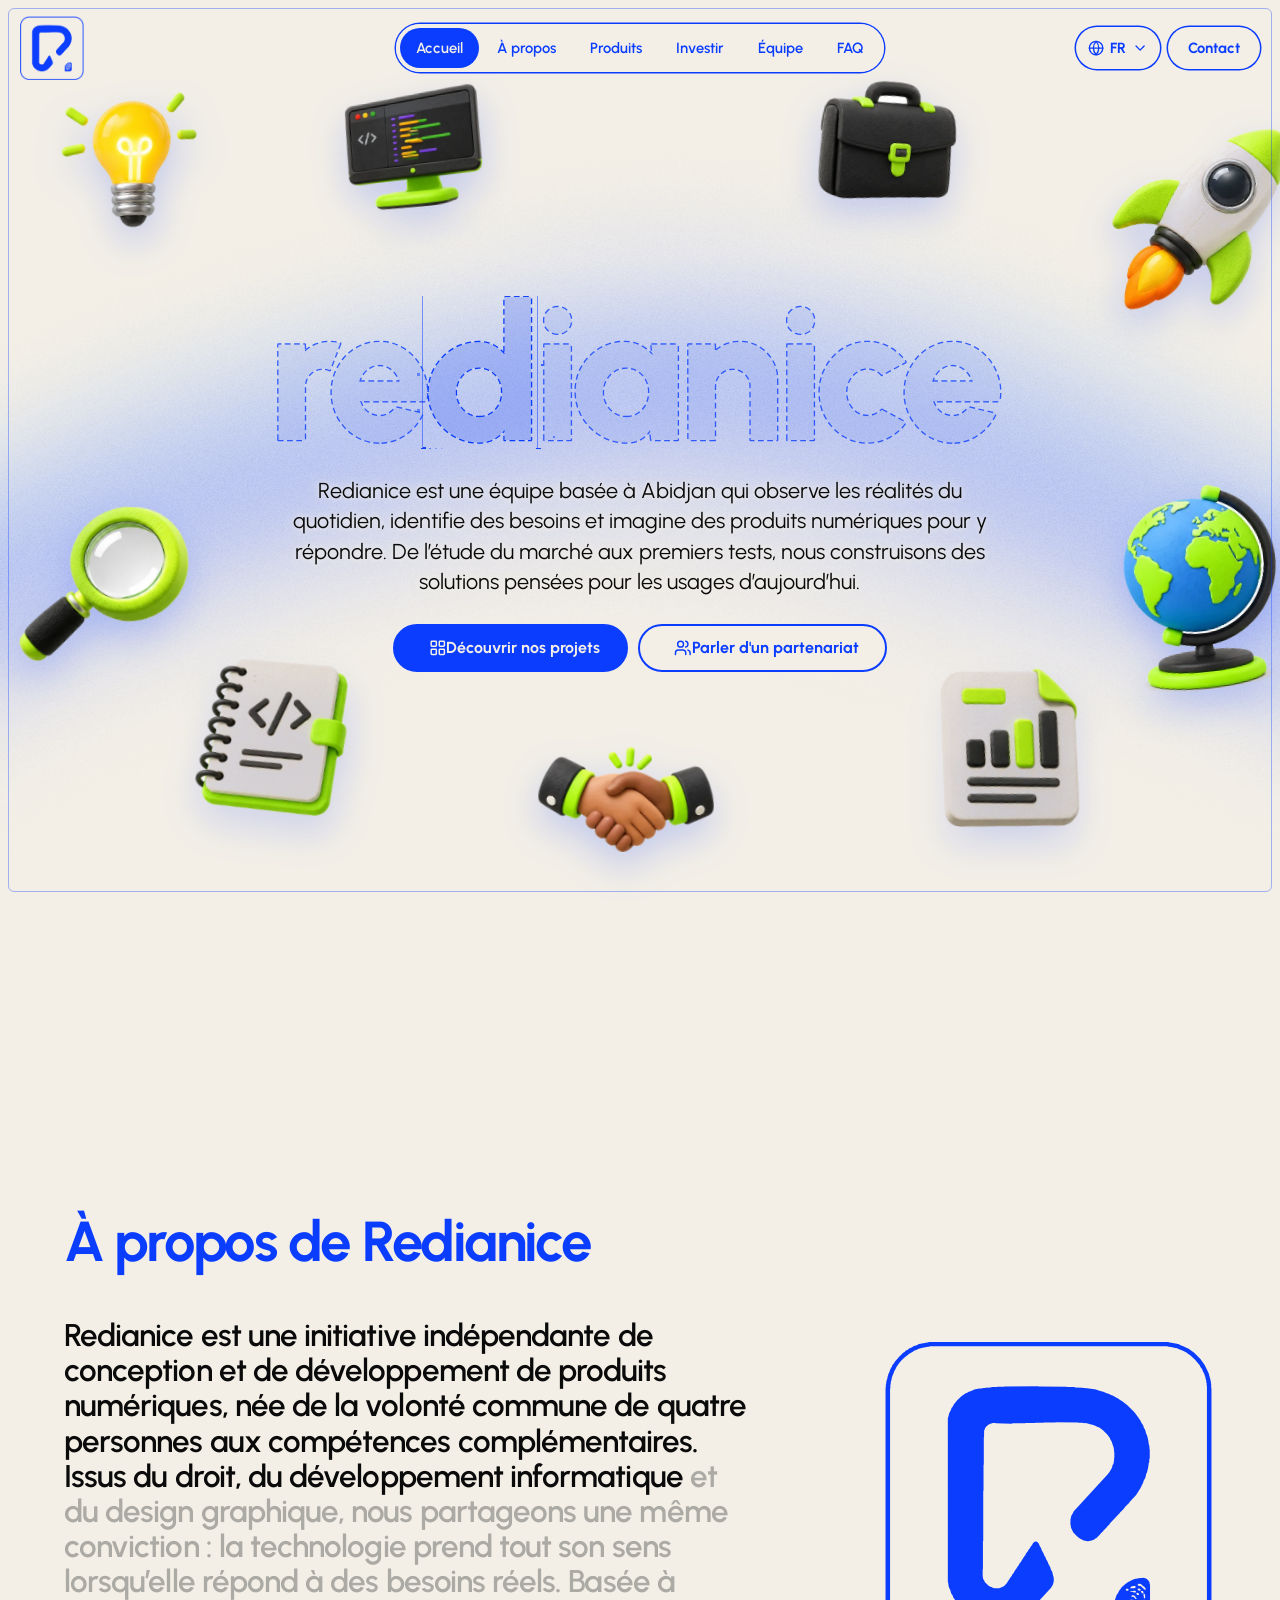
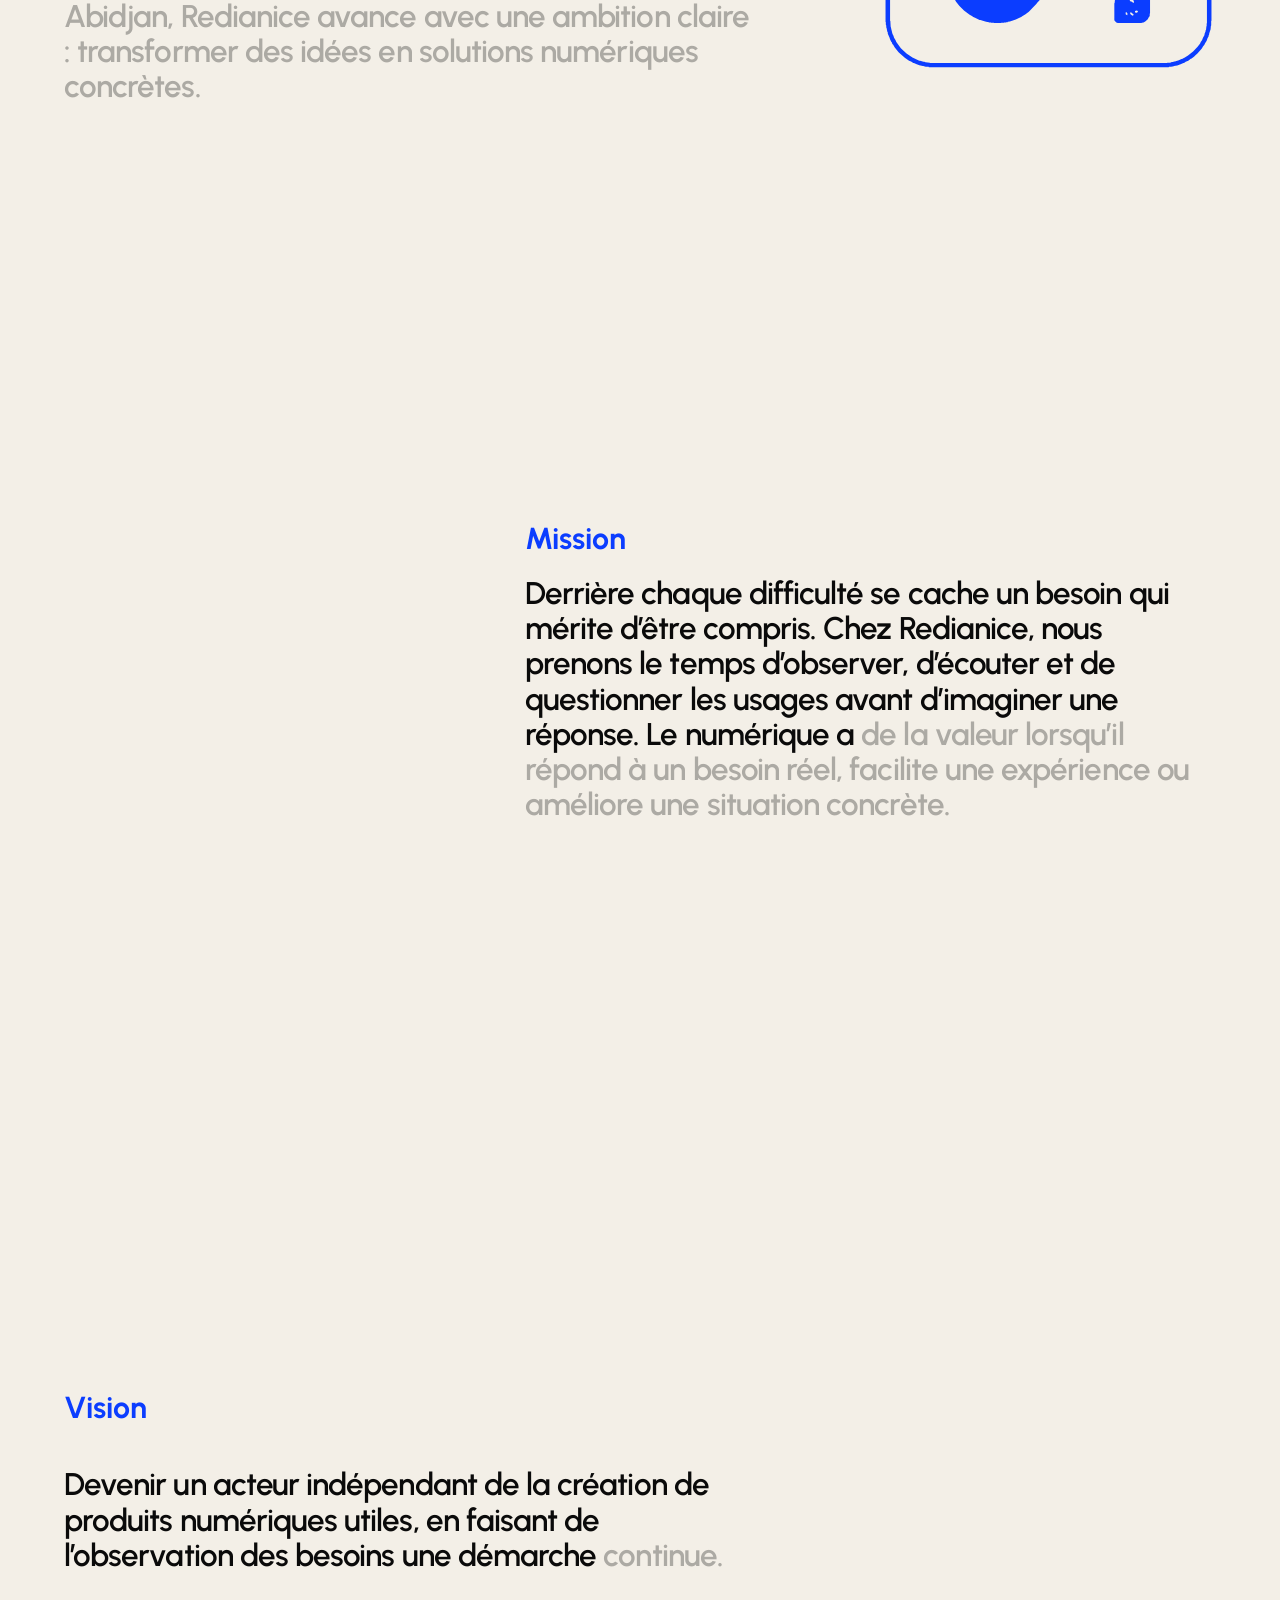
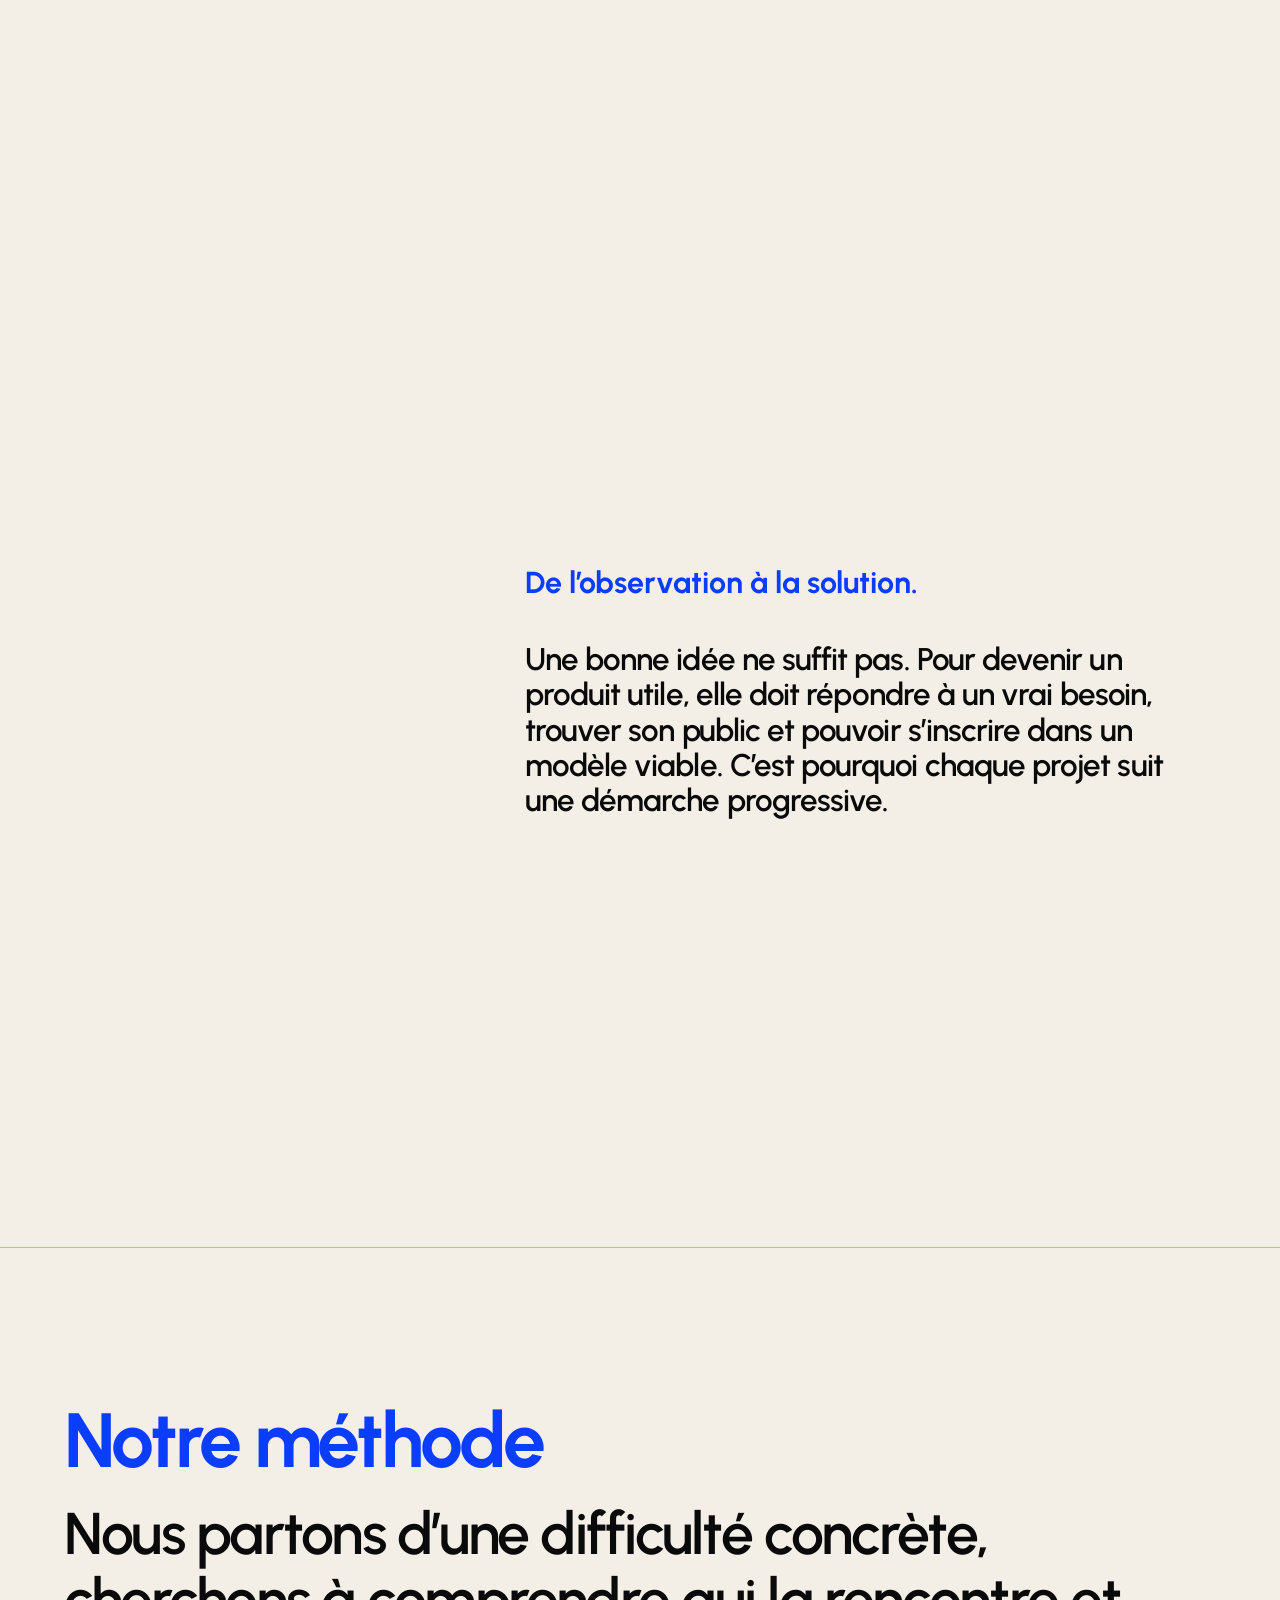
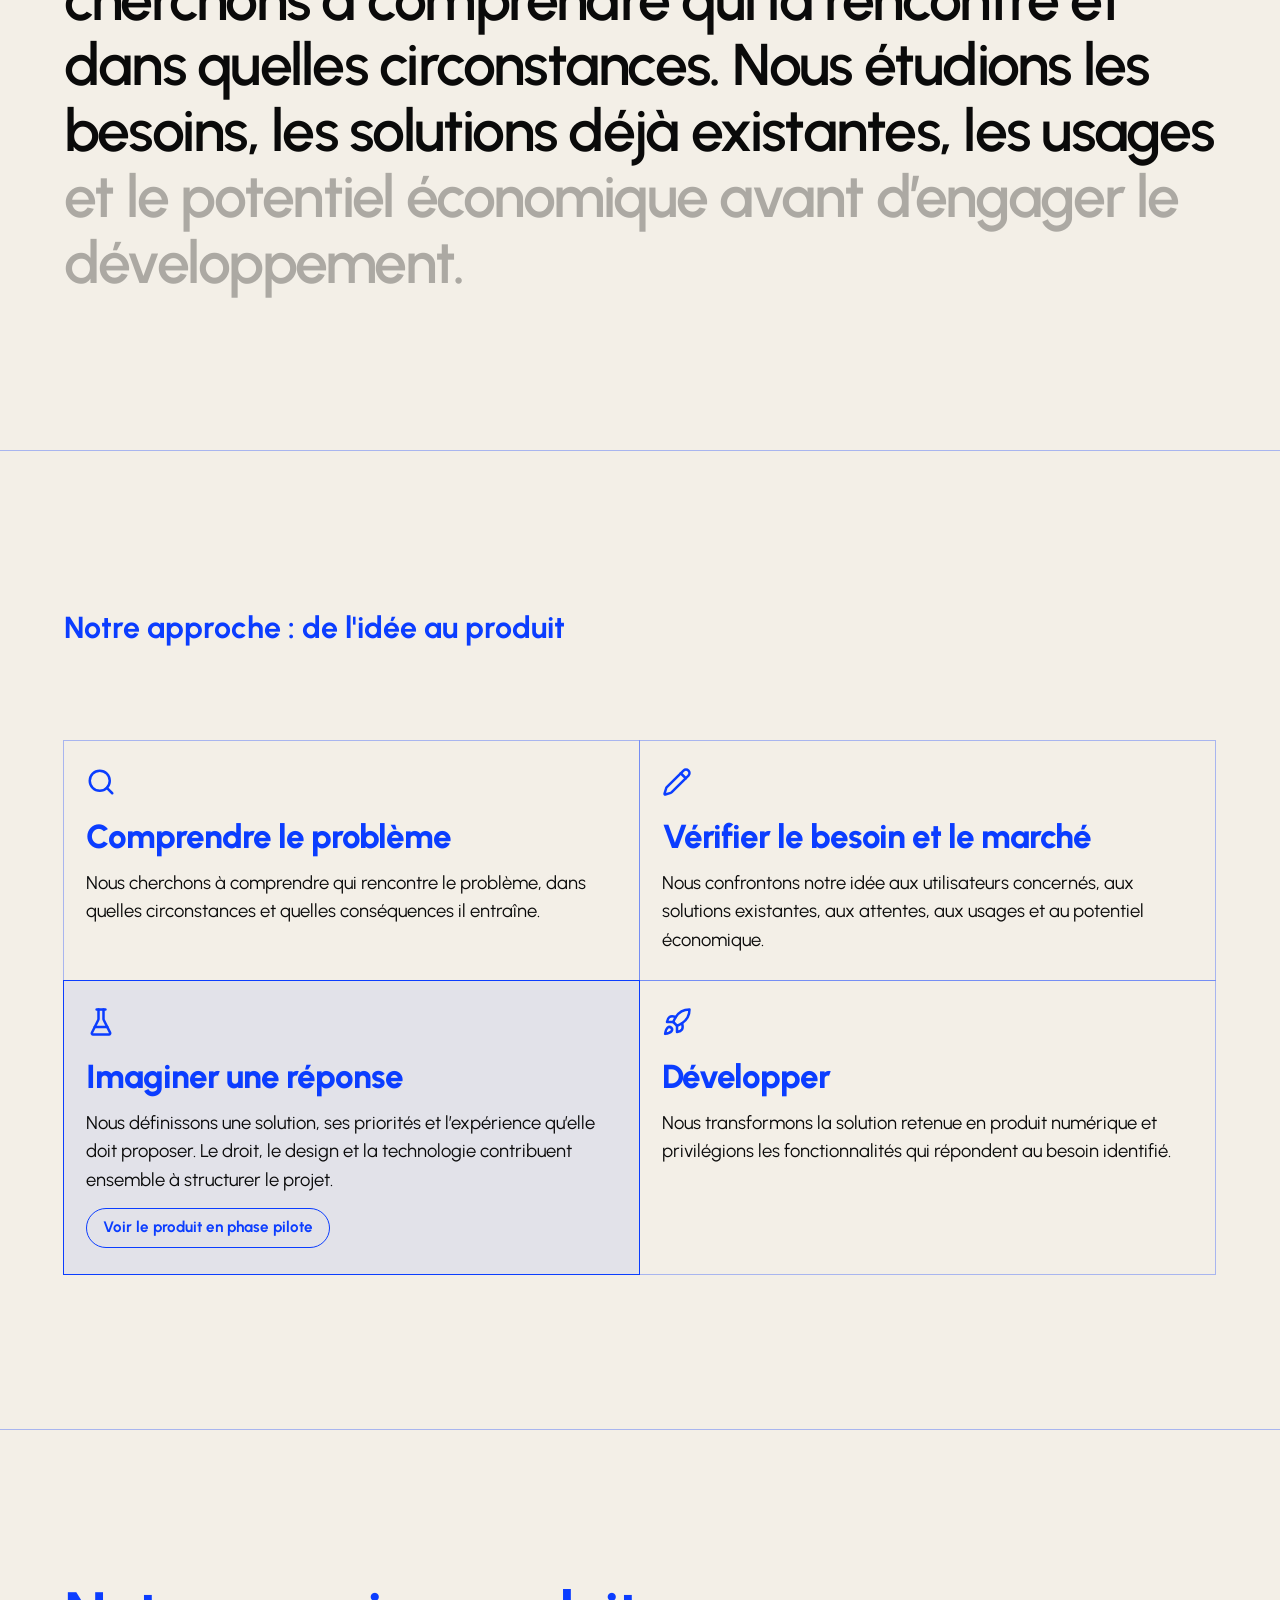
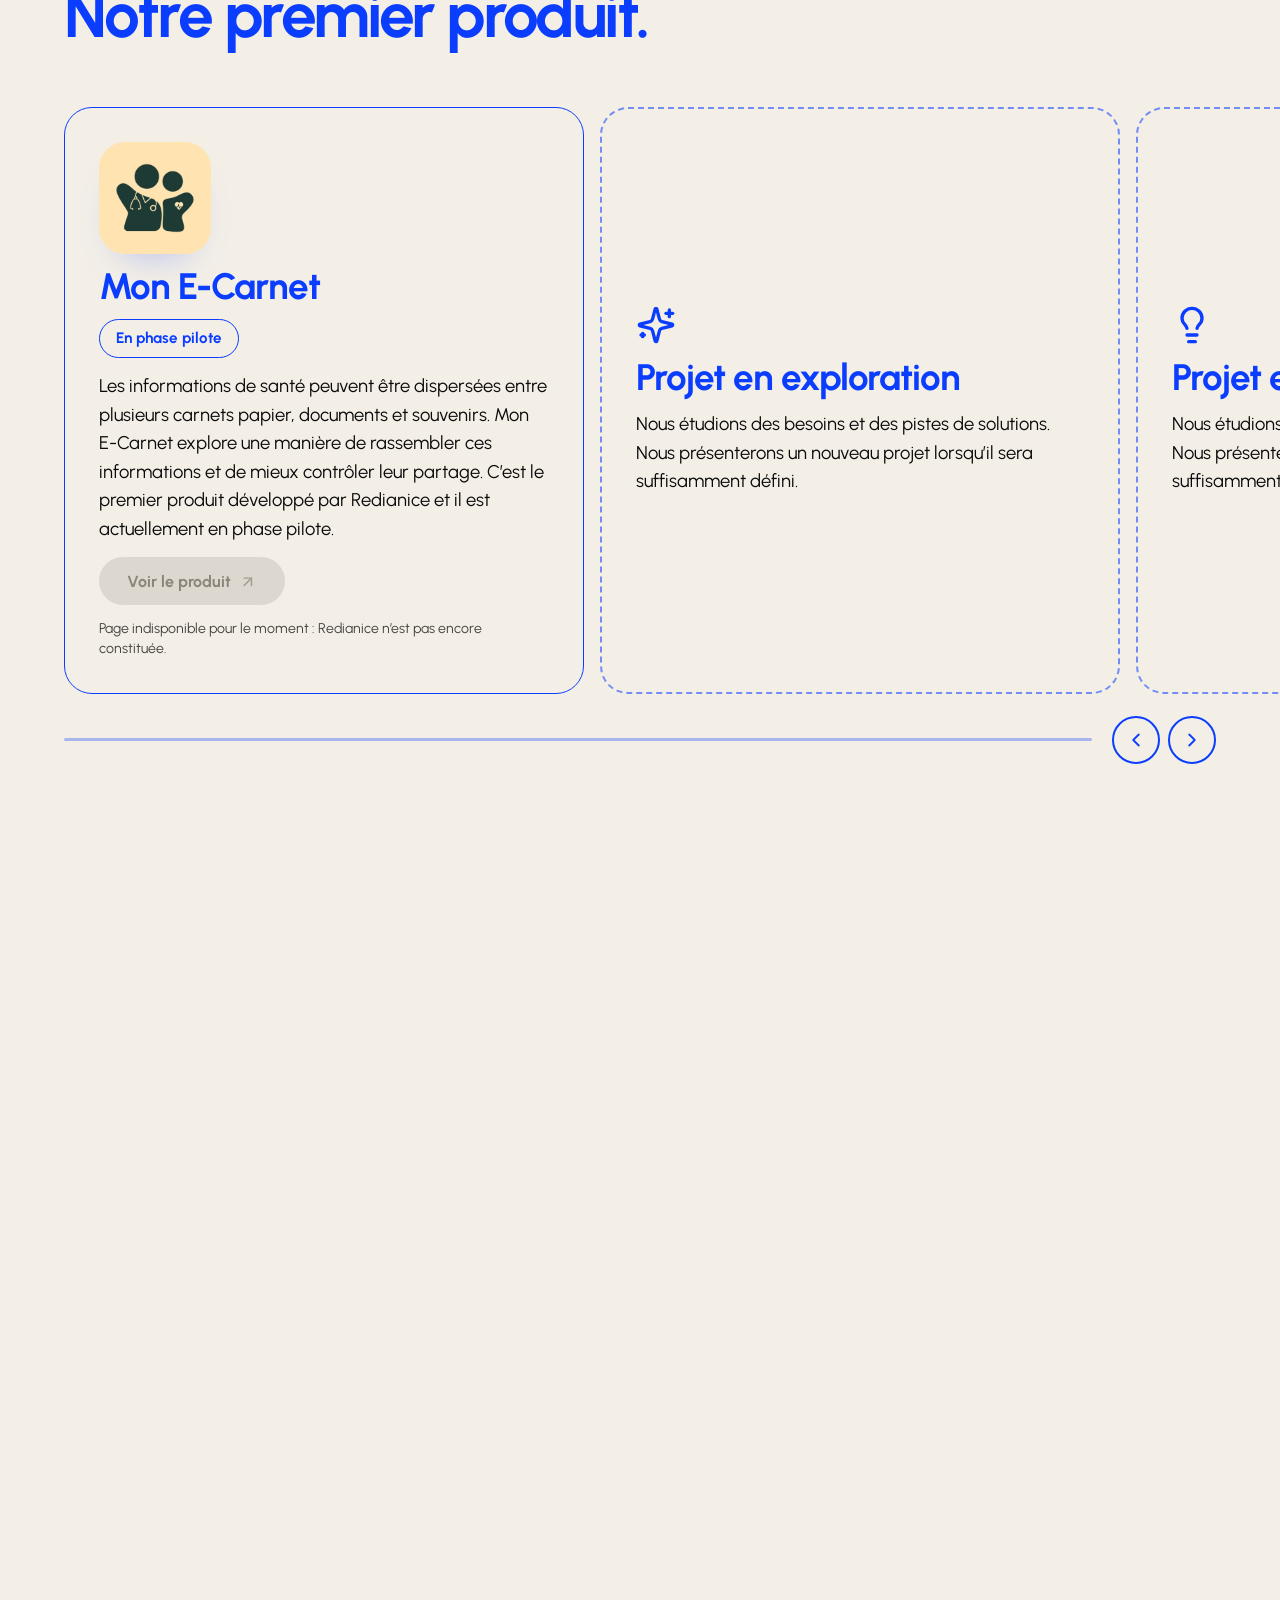
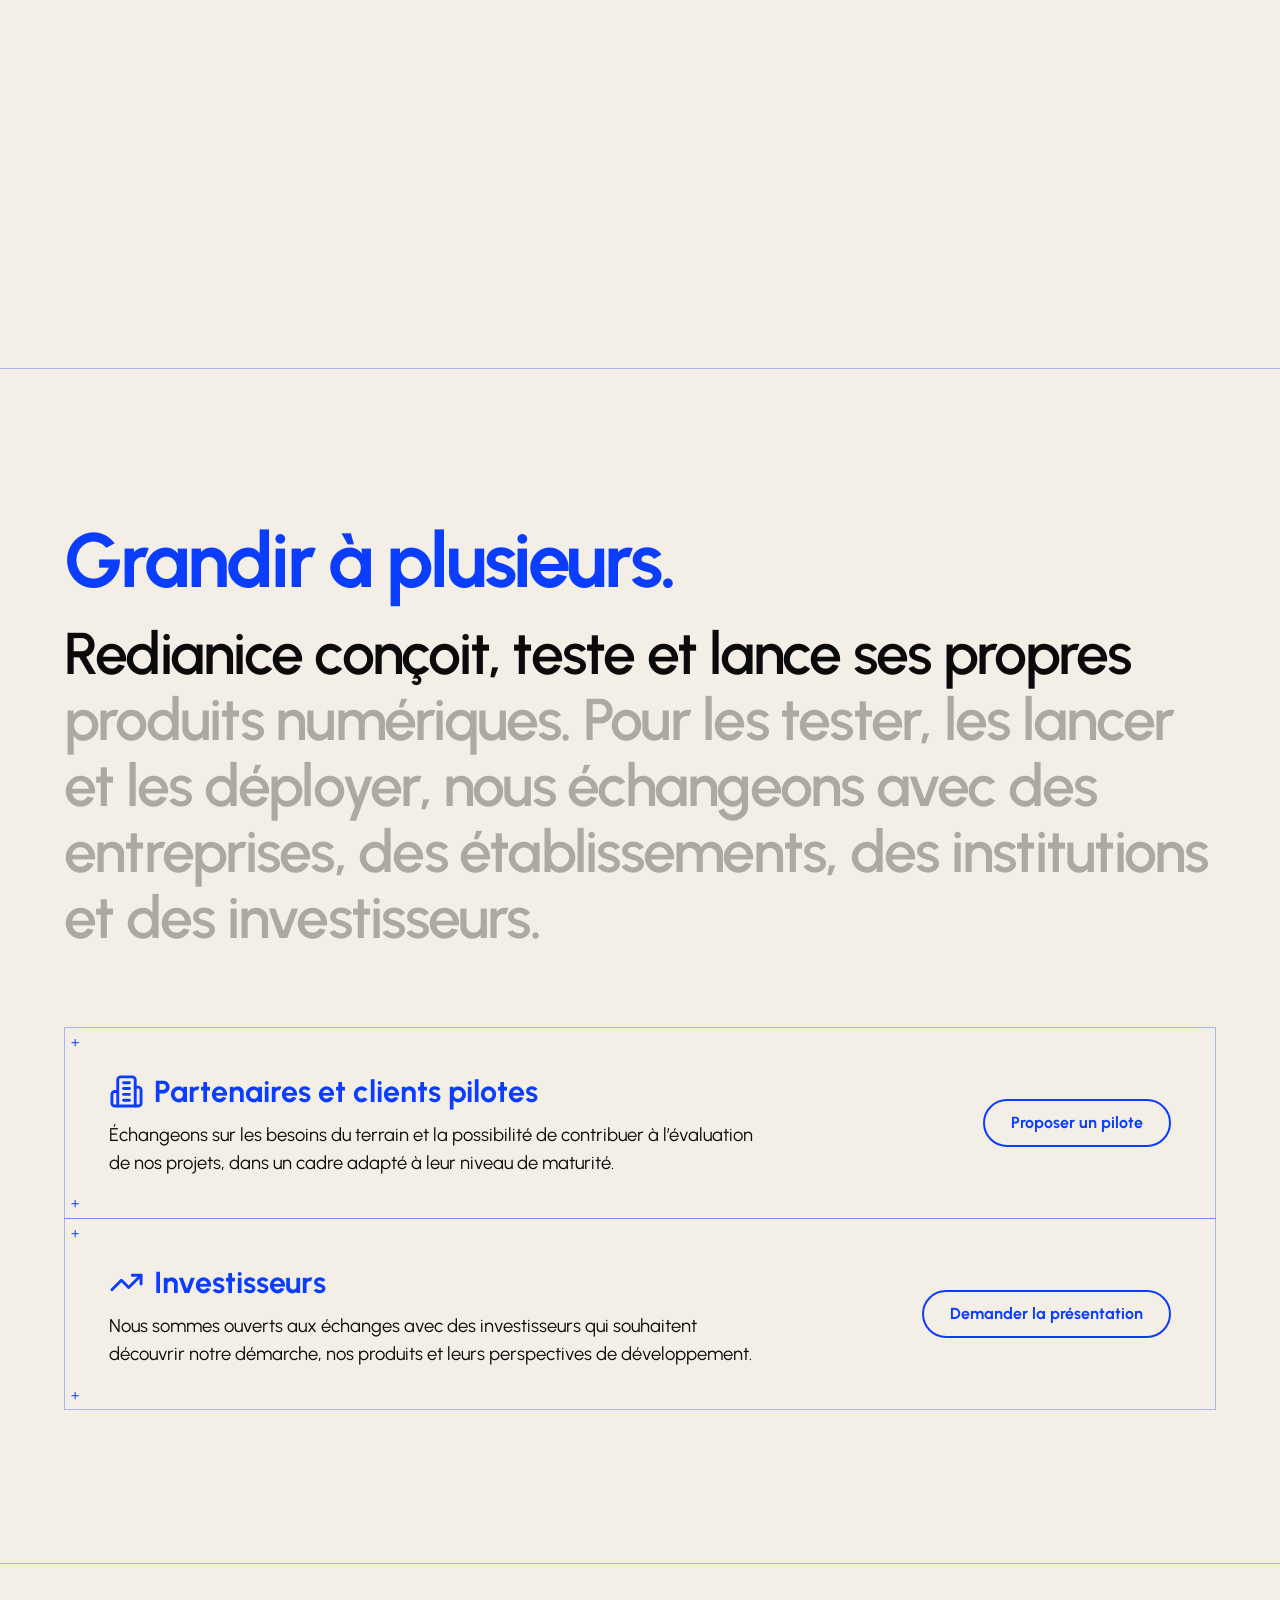
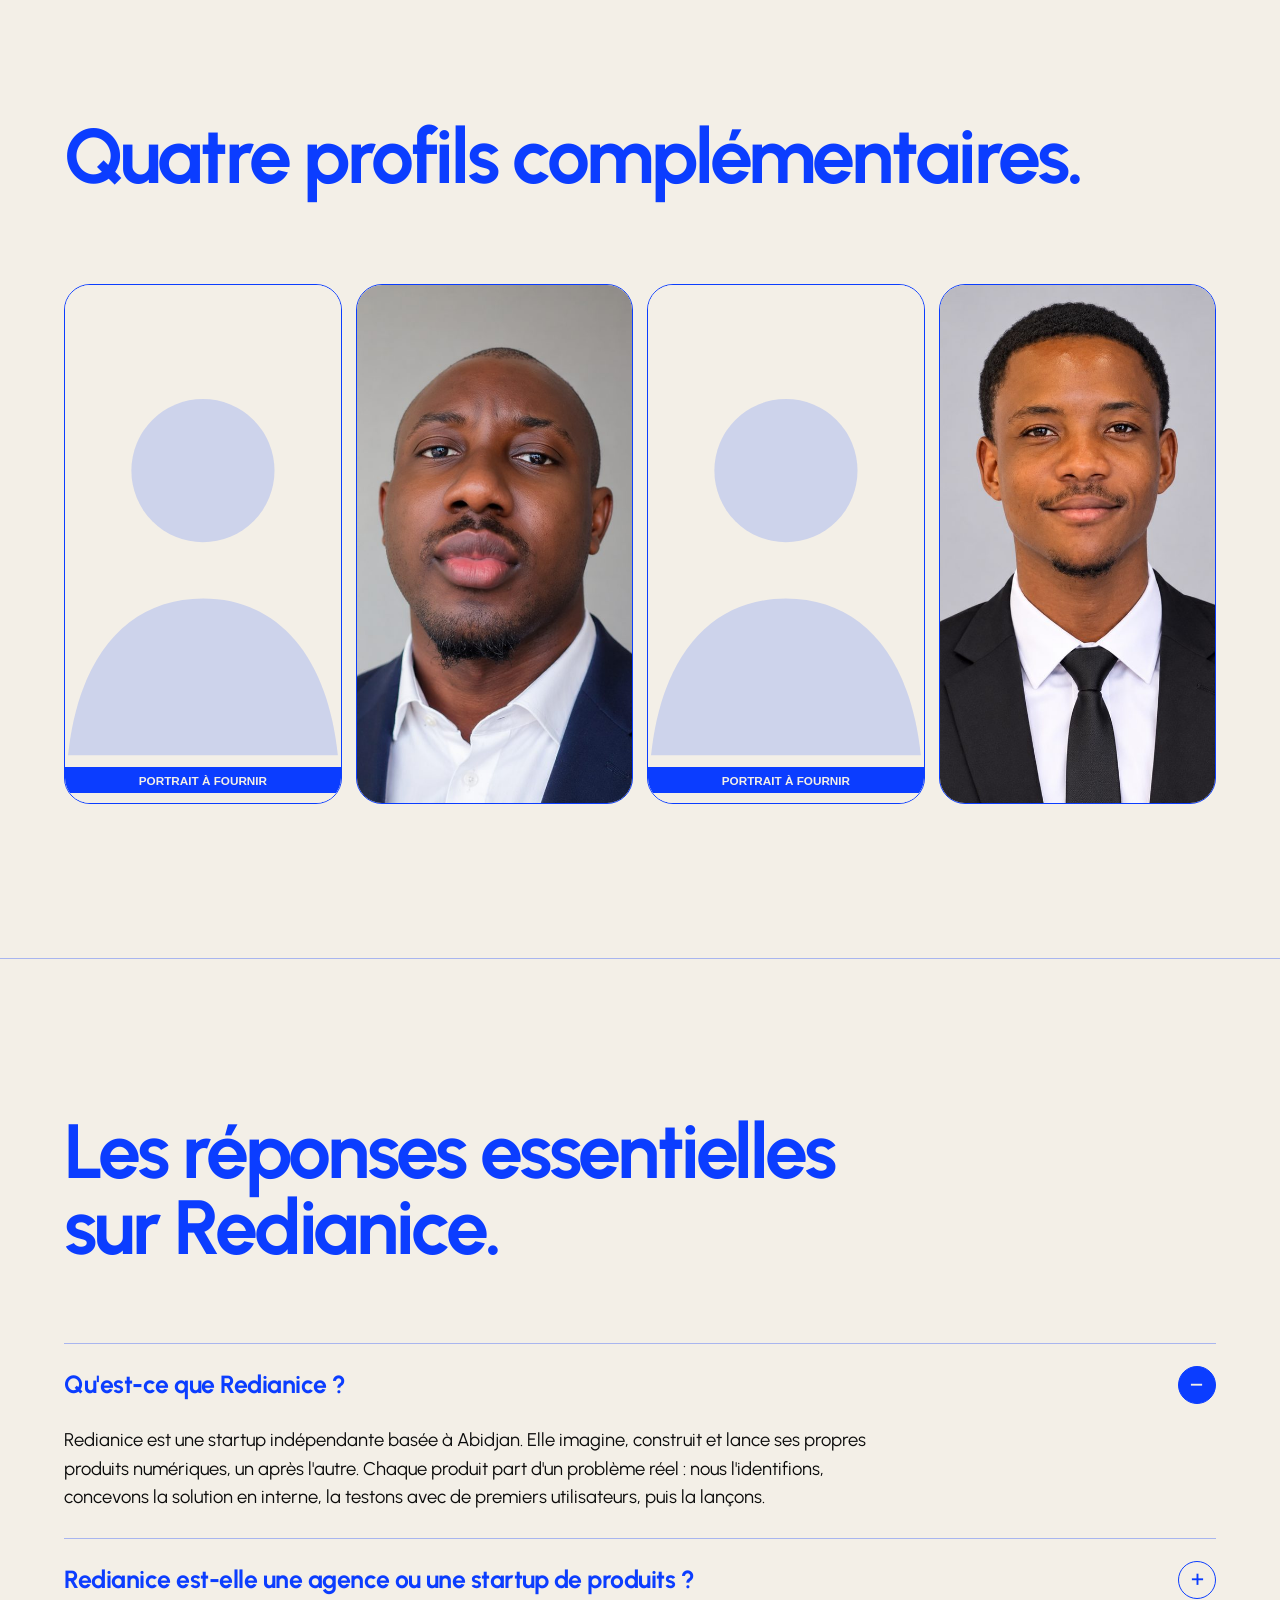
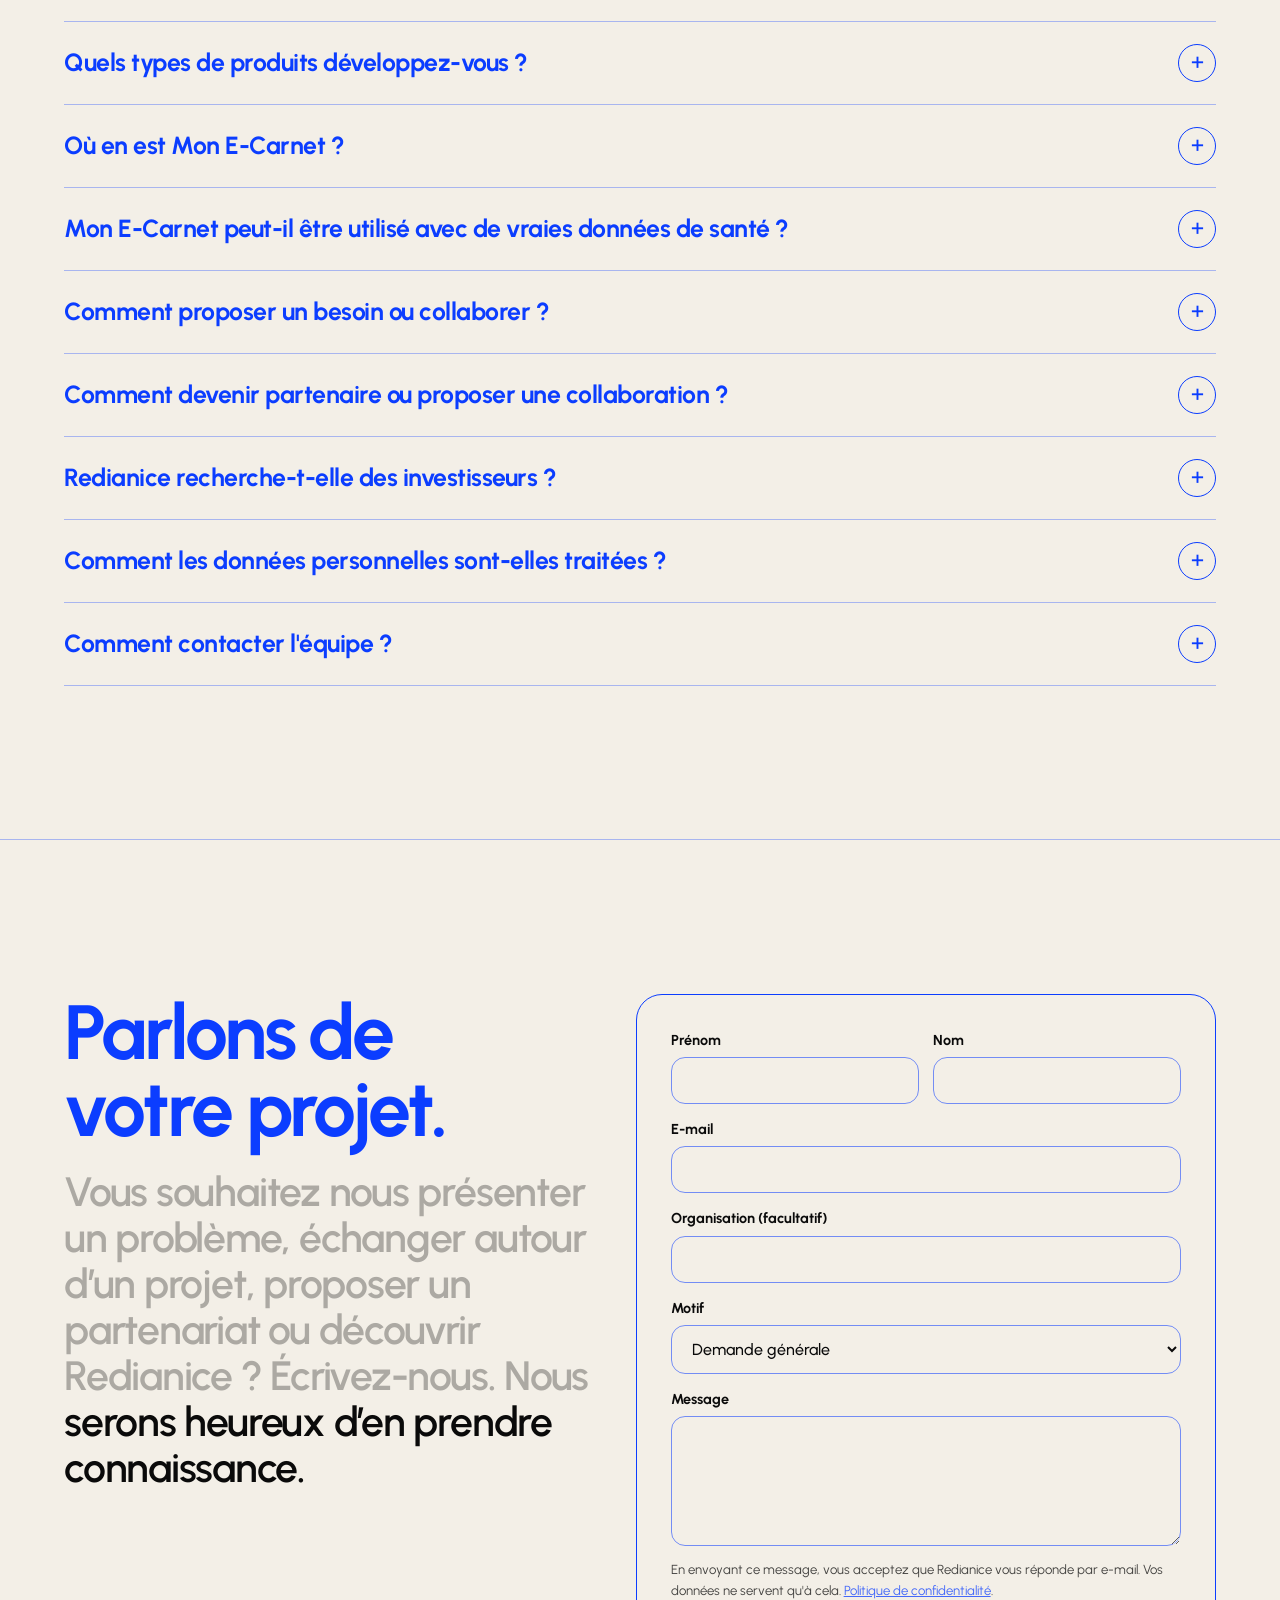
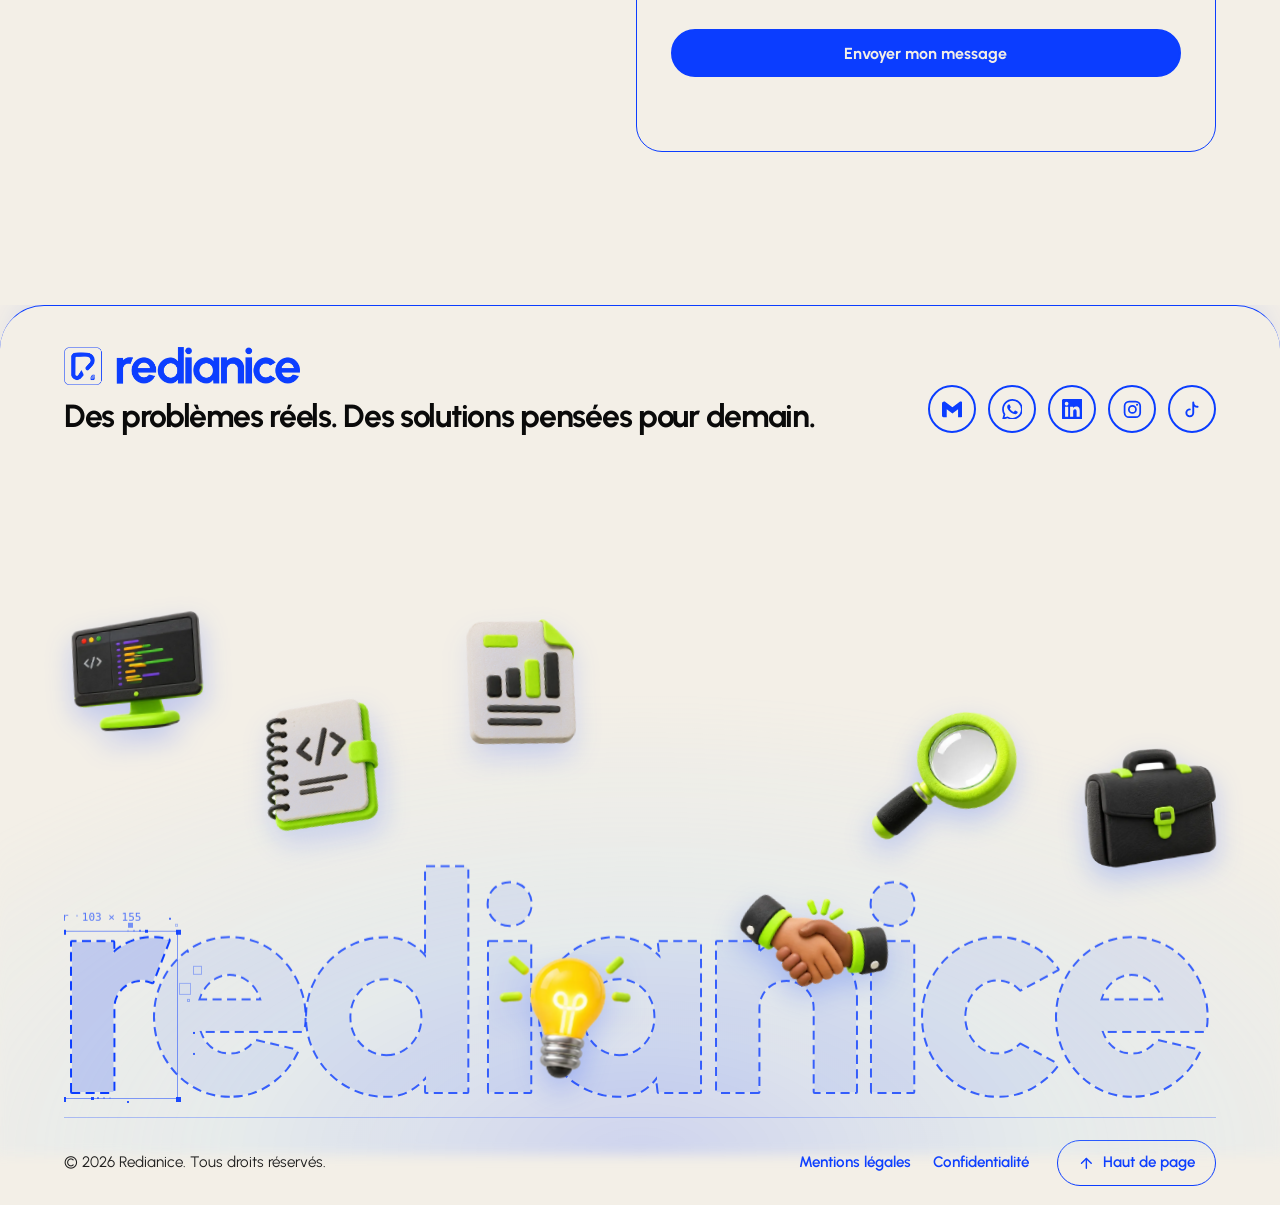
==== index.html @ 514a3cf1 "v30" ====
<!doctype html>
<html lang="fr">
<head>
<meta charset="utf-8">
<meta name="turnstile-sitekey" content="">
<meta name="viewport" content="width=device-width,initial-scale=1,viewport-fit=cover">
<title>Redianice — Des solutions numériques nées de problèmes réels</title>
<meta name="description" content="Basée à Abidjan, Redianice identifie des problèmes concrets, étudie les besoins et développe ses propres produits numériques. Découvrez Mon E-Carnet, son premier produit en phase pilote.">
<link rel="canonical" href="https://redianice.vercel.app/">
<link rel="alternate" hreflang="fr" href="https://redianice.vercel.app/">
<link rel="alternate" hreflang="x-default" href="https://redianice.vercel.app/">
<meta name="robots" content="index,follow,max-image-preview:large,max-snippet:-1,max-video-preview:-1">
<meta name="author" content="Redianice">
<meta name="theme-color" content="#f3efe7">
<meta property="og:type" content="website">
<meta property="og:site_name" content="Redianice">
<meta property="og:locale" content="fr_FR">
<meta property="og:url" content="https://redianice.vercel.app/">
<meta property="og:title" content="Redianice — Des solutions numériques nées de problèmes réels">
<meta property="og:description" content="Basée à Abidjan, Redianice identifie des problèmes concrets, étudie les besoins et développe ses propres produits numériques. Découvrez Mon E-Carnet, son premier produit en phase pilote.">
<meta property="og:image" content="https://redianice.vercel.app/assets/og-image.png">
<meta property="og:image:width" content="1200">
<meta property="og:image:height" content="630">
<meta property="og:image:alt" content="Redianice : des produits numériques simples, utiles et fiables">
<meta name="twitter:card" content="summary_large_image">
<meta name="twitter:title" content="Redianice — Des solutions numériques nées de problèmes réels">
<meta name="twitter:description" content="Basée à Abidjan, Redianice identifie des problèmes concrets, étudie les besoins et développe ses propres produits numériques. Découvrez Mon E-Carnet, son premier produit en phase pilote.">
<meta name="twitter:image" content="https://redianice.vercel.app/assets/og-image.png">
<meta name="twitter:image:alt" content="Redianice : des produits numériques simples, utiles et fiables">
<link rel="icon" href="assets/mark.png" type="image/png">
<link rel="apple-touch-icon" href="assets/mark.png">
<link rel="sitemap" type="application/xml" href="sitemap.xml">
<link rel="preload" href="assets/fonts/urbanist-latin-wght-normal.woff2" as="font" type="font/woff2" crossorigin>
<link rel="stylesheet" href="css/style.css">
<script type="application/ld+json">{"@context":"https://schema.org","@graph":[{"@type":"Organization","@id":"https://redianice.vercel.app/#organization","name":"Redianice","url":"https://redianice.vercel.app/","logo":{"@type":"ImageObject","url":"https://redianice.vercel.app/assets/mark.png","width":200,"height":199},"image":"https://redianice.vercel.app/assets/og-image.png","description":"Startup indépendante qui imagine, construit et lance ses propres produits numériques.","email":"redianicegroup@gmail.com","contactPoint":[{"@type":"ContactPoint","contactType":"customer service","email":"redianicegroup@gmail.com","availableLanguage":["French"]}],"founder":[{"@type":"Person","name":"M'Bollo Aka Elvis","jobTitle":"Chief Technology Officer (CTO)","url":"https://akatech.vercel.app"}],"telephone":"+2250566191444","address":{"@type":"PostalAddress","addressLocality":"Abidjan","addressCountry":"CI"},"knowsAbout":["Produits numériques","Conception de produits numériques"]},{"@type":"WebSite","@id":"https://redianice.vercel.app/#website","url":"https://redianice.vercel.app/","name":"Redianice","description":"Basée à Abidjan, Redianice identifie des problèmes concrets, étudie les besoins et développe ses propres produits numériques. Découvrez Mon E-Carnet, son premier produit en phase pilote.","inLanguage":"fr","publisher":{"@id":"https://redianice.vercel.app/#organization"}},{"@type":"WebPage","@id":"https://redianice.vercel.app/#webpage","url":"https://redianice.vercel.app/","name":"Redianice — Des solutions numériques nées de problèmes réels","description":"Basée à Abidjan, Redianice identifie des problèmes concrets, étudie les besoins et développe ses propres produits numériques. Découvrez Mon E-Carnet, son premier produit en phase pilote.","inLanguage":"fr","isPartOf":{"@id":"https://redianice.vercel.app/#website"},"about":{"@id":"https://redianice.vercel.app/#organization"},"primaryImageOfPage":{"@type":"ImageObject","url":"https://redianice.vercel.app/assets/og-image.png","width":1200,"height":630}},{"@type":"FAQPage","mainEntity":[{"@type":"Question","name":"Qu'est-ce que Redianice ?","acceptedAnswer":{"@type":"Answer","text":"Redianice est une startup basée à Abidjan qui imagine et développe ses propres produits numériques à partir de problèmes concrets et de besoins identifiés."}},{"@type":"Question","name":"Redianice est-elle une agence ou une startup de produits ?","acceptedAnswer":{"@type":"Answer","text":"Non. Redianice se concentre sur la création et le développement de ses propres produits. Notre démarche commence par l’identification d’un problème et l’étude de la solution avant sa conception."}},{"@type":"Question","name":"Quels types de produits développez-vous ?","acceptedAnswer":{"@type":"Answer","text":"Des produits numériques simples et utiles, nés de problèmes concrets. Le premier, Mon E-Carnet, est un carnet de santé numérique. Les prochains seront annoncés ici dès qu'ils entreront en phase de test."}},{"@type":"Question","name":"Où en est Mon E-Carnet ?","acceptedAnswer":{"@type":"Answer","text":"Mon E-Carnet est actuellement en phase pilote. Les informations concernant les conditions d’accès et les données utilisées sont précisées sur sa page dédiée."}},{"@type":"Question","name":"Mon E-Carnet peut-il être utilisé avec de vraies données de santé ?","acceptedAnswer":{"@type":"Answer","text":"Les conditions d’utilisation avec des données réelles ne sont pas ouvertes. Consultez la page du produit pour connaître le statut du pilote, les données utilisées et les éventuelles restrictions."}},{"@type":"Question","name":"Comment proposer un besoin ou collaborer ?","acceptedAnswer":{"@type":"Answer","text":"Présentez-nous votre organisation, le besoin observé ou la collaboration envisagée via le formulaire de contact. Nous étudierons les informations transmises."}},{"@type":"Question","name":"Comment devenir partenaire ou proposer une collaboration ?","acceptedAnswer":{"@type":"Answer","text":"Vous pouvez nous contacter pour discuter d’une expertise, d’un partenariat métier, d’un test pilote ou d’une collaboration autour de l’un de nos projets."}},{"@type":"Question","name":"Redianice recherche-t-elle des investisseurs ?","acceptedAnswer":{"@type":"Answer","text":"Nous sommes ouverts aux échanges avec des investisseurs intéressés par nos projets et leur potentiel de développement. Contactez-nous pour demander une présentation."}},{"@type":"Question","name":"Comment les données personnelles sont-elles traitées ?","acceptedAnswer":{"@type":"Answer","text":"Sur ce site, seules les données saisies dans le formulaire de contact sont collectées, uniquement pour vous répondre : voir la politique de confidentialité. Dans Mon E-Carnet, le patient décide qui consulte ses informations et pour combien de temps ; l'application a ses propres textes, en cours de revue."}},{"@type":"Question","name":"Comment contacter l'équipe ?","acceptedAnswer":{"@type":"Answer","text":"Par le formulaire de contact, par e-mail à redianicegroup@gmail.com ou par WhatsApp au +225 05 66 19 14 44. Nous sommes à Abidjan, en Côte d'Ivoire."}}]}]}</script>
<script>document.documentElement.classList.add('js')</script>
</head>
<body>
<svg width="0" height="0" style="position:absolute" aria-hidden="true" focusable="false"><defs><symbol id="i-search" viewBox="0 0 24 24"><circle cx="11" cy="11" r="8"/><path d="m21 21-4.3-4.3"/></symbol><symbol id="i-pencil" viewBox="0 0 24 24"><path d="M21.174 6.812a1 1 0 0 0-3.986-3.987L3.842 16.174a2 2 0 0 0-.5.83l-1.321 4.352a.5.5 0 0 0 .623.622l4.353-1.32a2 2 0 0 0 .83-.497z"/><path d="m15 5 4 4"/></symbol><symbol id="i-flask-conical" viewBox="0 0 24 24"><path d="M10 2v7.527a2 2 0 0 1-.211.896L4.72 20.55a1 1 0 0 0 .9 1.45h12.76a1 1 0 0 0 .9-1.45l-5.069-10.127A2 2 0 0 1 14 9.527V2"/><path d="M8.5 2h7"/><path d="M7 16h10"/></symbol><symbol id="i-rocket" viewBox="0 0 24 24"><path d="M4.5 16.5c-1.5 1.26-2 5-2 5s3.74-.5 5-2c.71-.84.7-2.13-.09-2.91a2.18 2.18 0 0 0-2.91-.09z"/><path d="m12 15-3-3a22 22 0 0 1 2-3.95A12.88 12.88 0 0 1 22 2c0 2.72-.78 7.5-6 11a22.35 22.35 0 0 1-4 2z"/><path d="M9 12H4s.55-3.03 2-4c1.62-1.08 5 0 5 0"/><path d="M12 15v5s3.03-.55 4-2c1.08-1.62 0-5 0-5"/></symbol><symbol id="i-building-2" viewBox="0 0 24 24"><path d="M6 22V4a2 2 0 0 1 2-2h8a2 2 0 0 1 2 2v18Z"/><path d="M6 12H4a2 2 0 0 0-2 2v6a2 2 0 0 0 2 2h2"/><path d="M18 9h2a2 2 0 0 1 2 2v9a2 2 0 0 1-2 2h-2"/><path d="M10 6h4"/><path d="M10 10h4"/><path d="M10 14h4"/><path d="M10 18h4"/></symbol><symbol id="i-trending-up" viewBox="0 0 24 24"><polyline points="22 7 13.5 15.5 8.5 10.5 2 17"/><polyline points="16 7 22 7 22 13"/></symbol><symbol id="i-shield-check" viewBox="0 0 24 24"><path d="M20 13c0 5-3.5 7.5-7.66 8.95a1 1 0 0 1-.67-.01C7.5 20.5 4 18 4 13V6a1 1 0 0 1 1-1c2 0 4.5-1.2 6.24-2.72a1.17 1.17 0 0 1 1.52 0C14.51 3.81 17 5 19 5a1 1 0 0 1 1 1z"/><path d="m9 12 2 2 4-4"/></symbol><symbol id="i-users" viewBox="0 0 24 24"><path d="M16 21v-2a4 4 0 0 0-4-4H6a4 4 0 0 0-4 4v2"/><circle cx="9" cy="7" r="4"/><path d="M22 21v-2a4 4 0 0 0-3-3.87"/><path d="M16 3.13a4 4 0 0 1 0 7.75"/></symbol><symbol id="i-scale" viewBox="0 0 24 24"><path d="m16 16 3-8 3 8c-.87.65-1.92 1-3 1s-2.13-.35-3-1Z"/><path d="m2 16 3-8 3 8c-.87.65-1.92 1-3 1s-2.13-.35-3-1Z"/><path d="M7 21h10"/><path d="M12 3v18"/><path d="M3 7h2c2 0 5-1 7-2 2 1 5 2 7 2h2"/></symbol><symbol id="i-code-xml" viewBox="0 0 24 24"><path d="m18 16 4-4-4-4"/><path d="m6 8-4 4 4 4"/><path d="m14.5 4-5 16"/></symbol><symbol id="i-palette" viewBox="0 0 24 24"><circle cx="13.5" cy="6.5" r=".5" fill="currentColor"/><circle cx="17.5" cy="10.5" r=".5" fill="currentColor"/><circle cx="8.5" cy="7.5" r=".5" fill="currentColor"/><circle cx="6.5" cy="12.5" r=".5" fill="currentColor"/><path d="M12 2C6.5 2 2 6.5 2 12s4.5 10 10 10c.926 0 1.648-.746 1.648-1.688 0-.437-.18-.835-.437-1.125-.29-.289-.438-.652-.438-1.125a1.64 1.64 0 0 1 1.668-1.668h1.996c3.051 0 5.555-2.503 5.555-5.554C21.965 6.012 17.461 2 12 2z"/></symbol><symbol id="i-sparkles" viewBox="0 0 24 24"><path d="M9.937 15.5A2 2 0 0 0 8.5 14.063l-6.135-1.582a.5.5 0 0 1 0-.962L8.5 9.936A2 2 0 0 0 9.937 8.5l1.582-6.135a.5.5 0 0 1 .963 0L14.063 8.5A2 2 0 0 0 15.5 9.937l6.135 1.581a.5.5 0 0 1 0 .964L15.5 14.063a2 2 0 0 0-1.437 1.437l-1.582 6.135a.5.5 0 0 1-.963 0z"/><path d="M20 3v4"/><path d="M22 5h-4"/><path d="M4 17v2"/><path d="M5 18H3"/></symbol><symbol id="i-lightbulb" viewBox="0 0 24 24"><path d="M15 14c.2-1 .7-1.7 1.5-2.5 1-.9 1.5-2.2 1.5-3.5A6 6 0 0 0 6 8c0 1 .2 2.2 1.5 3.5.7.7 1.3 1.5 1.5 2.5"/><path d="M9 18h6"/><path d="M10 22h4"/></symbol><symbol id="i-layout-grid" viewBox="0 0 24 24"><rect width="7" height="7" x="3" y="3" rx="1"/><rect width="7" height="7" x="14" y="3" rx="1"/><rect width="7" height="7" x="14" y="14" rx="1"/><rect width="7" height="7" x="3" y="14" rx="1"/></symbol><symbol id="i-arrow-right" viewBox="0 0 24 24"><path d="M5 12h14"/><path d="m12 5 7 7-7 7"/></symbol><symbol id="i-arrow-up-right" viewBox="0 0 24 24"><path d="M7 7h10v10"/><path d="M7 17 17 7"/></symbol><symbol id="i-chevron-left" viewBox="0 0 24 24"><path d="m15 18-6-6 6-6"/></symbol><symbol id="i-chevron-right" viewBox="0 0 24 24"><path d="m9 18 6-6-6-6"/></symbol><symbol id="i-mail" viewBox="0 0 24 24"><rect width="20" height="16" x="2" y="4" rx="2"/><path d="m22 7-8.97 5.7a1.94 1.94 0 0 1-2.06 0L2 7"/></symbol><symbol id="i-facebook" viewBox="0 0 24 24"><path d="M18 2h-3a5 5 0 0 0-5 5v3H7v4h3v8h4v-8h3l1-4h-4V7a1 1 0 0 1 1-1h3z"/></symbol><symbol id="i-heart-pulse" viewBox="0 0 24 24"><path d="M19 14c1.49-1.46 3-3.21 3-5.5A5.5 5.5 0 0 0 16.5 3c-1.76 0-3 .5-4.5 2-1.5-1.5-2.74-2-4.5-2A5.5 5.5 0 0 0 2 8.5c0 2.3 1.5 4.05 3 5.5l7 7Z"/><path d="M3.22 12H9.5l.5-1 2 4.5 2-7 1.5 3.5h5.27"/></symbol><symbol id="i-qr-code" viewBox="0 0 24 24"><rect width="5" height="5" x="3" y="3" rx="1"/><rect width="5" height="5" x="16" y="3" rx="1"/><rect width="5" height="5" x="3" y="16" rx="1"/><path d="M21 16h-3a2 2 0 0 0-2 2v3"/><path d="M21 21v.01"/><path d="M12 7v3a2 2 0 0 1-2 2H7"/><path d="M3 12h.01"/><path d="M12 3h.01"/><path d="M12 16v.01"/><path d="M16 12h1"/><path d="M21 12v.01"/><path d="M12 21v-1"/></symbol><symbol id="i-file-text" viewBox="0 0 24 24"><path d="M15 2H6a2 2 0 0 0-2 2v16a2 2 0 0 0 2 2h12a2 2 0 0 0 2-2V7Z"/><path d="M14 2v4a2 2 0 0 0 2 2h4"/><path d="M10 9H8"/><path d="M16 13H8"/><path d="M16 17H8"/></symbol><symbol id="i-bell" viewBox="0 0 24 24"><path d="M10.268 21a2 2 0 0 0 3.464 0"/><path d="M3.262 15.326A1 1 0 0 0 4 17h16a1 1 0 0 0 .74-1.673C19.41 13.956 18 12.499 18 8A6 6 0 0 0 6 8c0 4.499-1.411 5.956-2.738 7.326"/></symbol><symbol id="i-smartphone" viewBox="0 0 24 24"><rect width="14" height="20" x="5" y="2" rx="2" ry="2"/><path d="M12 18h.01"/></symbol><symbol id="i-globe" viewBox="0 0 24 24"><circle cx="12" cy="12" r="10"/><path d="M12 2a14.5 14.5 0 0 0 0 20 14.5 14.5 0 0 0 0-20"/><path d="M2 12h20"/></symbol><symbol id="i-chevron-down" viewBox="0 0 24 24"><path d="m6 9 6 6 6-6"/></symbol><symbol id="i-gmail" viewBox="0 0 24 24"><path d="M24 5.457v13.909c0 .904-.732 1.636-1.636 1.636h-3.819V11.73L12 16.64l-6.545-4.91v9.273H1.636A1.636 1.636 0 0 1 0 19.366V5.457c0-2.023 2.309-3.178 3.927-1.964L5.455 4.64 12 9.548l6.545-4.91 1.528-1.145C21.69 2.28 24 3.434 24 5.457z"/></symbol><symbol id="i-whatsapp" viewBox="0 0 24 24"><path d="M17.472 14.382c-.297-.149-1.758-.867-2.03-.967-.273-.099-.471-.148-.67.15-.197.297-.767.966-.94 1.164-.173.199-.347.223-.644.075-.297-.15-1.255-.463-2.39-1.475-.883-.788-1.48-1.761-1.653-2.059-.173-.297-.018-.458.13-.606.134-.133.298-.347.446-.52.149-.174.198-.298.298-.497.099-.198.05-.371-.025-.52-.075-.149-.669-1.612-.916-2.207-.242-.579-.487-.5-.669-.51-.173-.008-.371-.01-.57-.01-.198 0-.52.074-.792.372-.272.297-1.04 1.016-1.04 2.479 0 1.462 1.065 2.875 1.213 3.074.149.198 2.096 3.2 5.077 4.487.709.306 1.262.489 1.694.625.712.227 1.36.195 1.871.118.571-.085 1.758-.719 2.006-1.413.248-.694.248-1.289.173-1.413-.074-.124-.272-.198-.57-.347m-5.421 7.403h-.004a9.87 9.87 0 0 1-5.031-1.378l-.361-.214-3.741.982.998-3.648-.235-.374a9.86 9.86 0 0 1-1.51-5.26c.001-5.45 4.436-9.884 9.888-9.884 2.64 0 5.122 1.03 6.988 2.898a9.825 9.825 0 0 1 2.893 6.994c-.003 5.45-4.437 9.884-9.885 9.884m8.413-18.297A11.815 11.815 0 0 0 12.05 0C5.495 0 .16 5.335.157 11.892c0 2.096.547 4.142 1.588 5.945L.057 24l6.305-1.654a11.882 11.882 0 0 0 5.683 1.448h.005c6.554 0 11.89-5.335 11.893-11.893a11.821 11.821 0 0 0-3.48-8.413Z"/></symbol><symbol id="i-linkedin" viewBox="0 0 24 24"><path d="M20.447 20.452h-3.554v-5.569c0-1.328-.027-3.037-1.852-3.037-1.853 0-2.136 1.445-2.136 2.939v5.667H9.351V9h3.414v1.561h.046c.477-.9 1.637-1.85 3.37-1.85 3.601 0 4.267 2.37 4.267 5.455v6.286zM5.337 7.433c-1.144 0-2.063-.926-2.063-2.065 0-1.138.92-2.063 2.063-2.063 1.14 0 2.064.925 2.064 2.063 0 1.139-.925 2.065-2.064 2.065zm1.782 13.019H3.555V9h3.564v11.452zM22.225 0H1.771C.792 0 0 .774 0 1.729v20.542C0 23.227.792 24 1.771 24h20.451C23.2 24 24 23.227 24 22.271V1.729C24 .774 23.2 0 22.222 0h.003z"/></symbol><symbol id="i-instagram" viewBox="0 0 24 24"><rect x="3" y="3" width="18" height="18" rx="5.2" fill="none" stroke="currentColor" stroke-width="2"/><circle cx="12" cy="12" r="4.1" fill="none" stroke="currentColor" stroke-width="2"/><circle cx="17.4" cy="6.6" r="1.25" fill="currentColor" stroke="none"/></symbol><symbol id="i-tiktok" viewBox="0 0 24 24"><path d="M9 12a4 4 0 1 0 4 4V4a5 5 0 0 0 5 5" fill="none" stroke="currentColor" stroke-width="2.2" stroke-linecap="round" stroke-linejoin="round"/></symbol><symbol id="i-arrow-up" viewBox="0 0 24 24"><path d="m5 12 7-7 7 7"/><path d="M12 19V5"/></symbol></defs></svg>
<a class="skip" href="#main">Aller au contenu</a>
<header class="nav nav--sky">
  <a href="#top" class="pillbar logo" aria-label="Redianice, accueil"><img class="logo__m" src="assets/mark-fonce.png" alt="" width="145" height="145"></a>
  <nav class="nav__links" id="links" aria-label="Navigation principale"><a href="#top">Accueil</a><a href="#apropos">À propos</a><a href="#produits">Produits</a><a href="#investir">Investir</a><a href="#equipe">Équipe</a><a href="#faq">FAQ</a></nav>
  <div class="nav__right">
    <div class="lang notranslate" translate="no"><button class="pillbar lang__btn" id="langBtn" type="button" aria-haspopup="true" aria-expanded="false" aria-controls="langList" aria-label="Langue du site"><svg class="ic" aria-hidden="true"><use href="#i-globe"/></svg><span class="lang__cur">FR</span><svg class="ic" aria-hidden="true"><use href="#i-chevron-down"/></svg></button><ul class="lang__list" id="langList" hidden><li><button type="button" data-lang="fr" lang="fr" aria-current="true">Français<small>FR</small></button></li><li><button type="button" data-lang="en" lang="en" aria-current="false">English<small>EN</small></button></li><li><button type="button" data-lang="ar" lang="ar" aria-current="false">العربية<small>AR</small></button></li><li><button type="button" data-lang="zh-CN" lang="zh" aria-current="false">中文<small>ZH</small></button></li><li><button type="button" data-lang="pt" lang="pt" aria-current="false">Português<small>PT</small></button></li></ul></div>
    <a class="pillbar nav-contact" href="#contact">Contact</a>
  </div>
  <button class="mbtn" id="menuBtn" type="button" aria-expanded="false" aria-controls="menuPanel" aria-label="Menu"><span class="mbtn__slide"><span class="mbtn__state mbtn__state--a"><span class="mbtn__roll"><span>Menu</span><span>Menu</span></span></span><span class="mbtn__state mbtn__state--b"><span class="mbtn__roll"><span>Fermer</span><span>Fermer</span></span></span></span></button>
  <div class="mpanel" id="menuPanel" inert><nav aria-label="Navigation mobile"><div class="mrow"><div class="mitem"><span class="marrow"><svg class="ic" aria-hidden="true"><use href="#i-arrow-right"/></svg></span><a class="mlink" href="#top">Accueil</a></div></div><div class="mrow"><div class="mitem"><span class="marrow"><svg class="ic" aria-hidden="true"><use href="#i-arrow-right"/></svg></span><a class="mlink" href="#apropos">À propos</a></div></div><div class="mrow"><div class="mitem"><span class="marrow"><svg class="ic" aria-hidden="true"><use href="#i-arrow-right"/></svg></span><a class="mlink" href="#produits">Nos produits</a></div></div><div class="mrow"><div class="mitem"><span class="marrow"><svg class="ic" aria-hidden="true"><use href="#i-arrow-right"/></svg></span><a class="mlink" href="#investir">Investir</a></div></div><div class="mrow"><div class="mitem"><span class="marrow"><svg class="ic" aria-hidden="true"><use href="#i-arrow-right"/></svg></span><a class="mlink" href="#equipe">Équipe</a></div></div><div class="mrow"><div class="mitem"><span class="marrow"><svg class="ic" aria-hidden="true"><use href="#i-arrow-right"/></svg></span><a class="mlink" href="#faq">FAQ</a></div></div><div class="mrow"><div class="mitem"><span class="marrow"><svg class="ic" aria-hidden="true"><use href="#i-arrow-right"/></svg></span><a class="mlink" href="#contact">Contact</a></div></div></nav><div class="mfoot"><div class="mlang notranslate" translate="no"><label class="sr" for="langSel">Langue du site</label><select id="langSel"><option value="fr" lang="fr">Français</option><option value="en" lang="en">English</option><option value="ar" lang="ar">العربية</option><option value="zh-CN" lang="zh">中文</option><option value="pt" lang="pt">Português</option></select></div><div class="msocial"><a class="mfb" href="mailto:redianicegroup@gmail.com" aria-label="Gmail"><svg class="ic ic--fill" aria-hidden="true"><use href="#i-gmail"/></svg></a><a class="mfb" href="https://wa.me/2250566191444" target="_blank" rel="noopener noreferrer" aria-label="WhatsApp"><svg class="ic ic--fill" aria-hidden="true"><use href="#i-whatsapp"/></svg></a><a class="mfb" href="https://www.linkedin.com/company/redianice" target="_blank" rel="noopener noreferrer" aria-label="LinkedIn"><svg class="ic ic--fill" aria-hidden="true"><use href="#i-linkedin"/></svg></a></div></div></div>
</header>

<main id="main">
<section class="hero" id="top">
  <!-- Fond animé : halo bleu et caractères ASCII (js/hero-bg.js, réglages en haut du fichier) -->
  <div class="hero__bg" data-hero-bg aria-hidden="true"></div>
  <div class="hero__body">
    <h1 id="h1" class="sr"><span translate="no">Redianice</span> : des solutions pour des problèmes concrets.</h1>
    <!-- Filigrane : le même que celui du pied de page (js/footer-fx.js, réglages en tête de ce fichier) -->
    <div class="hero__wm" data-foot-fx data-text="redianice" aria-hidden="true"><canvas class="foot__wm"></canvas></div>
    <p class="hero__lead"><span translate="no">Redianice</span> est une équipe basée à Abidjan qui observe les réalités du quotidien, identifie des besoins et imagine des produits numériques pour y répondre. De l’étude du marché aux premiers tests, nous construisons des solutions pensées pour les usages d’aujourd’hui.</p>
    <div class="hero__cta"><a class="pill" href="#produits"><svg class="ic" aria-hidden="true"><use href="#i-layout-grid"/></svg>Découvrir nos projets</a><a class="pill pill--ghost" href="#investir"><svg class="ic" aria-hidden="true"><use href="#i-users"/></svg>Parler d'un partenariat</a></div>
  </div>
</section>
<div class="hero-objs" aria-hidden="true">
  <span class="hobj" data-speed="0.35" data-spin="-14" style="--x:5%;--y:11%;--mx:4%;--my:10%;--k:0.85;--r:-8deg;--dur:5.2s;--del:-1.0s"><span class="hobj__v"><img src="assets/objets/ampoule.webp" alt="" width="400" height="377" decoding="async"></span></span>
  <span class="hobj" data-speed="-0.25" data-spin="18" style="--x:2%;--y:56%;--mx:-2%;--my:61%;--k:1.0;--r:6deg;--dur:6.1s;--del:-3.2s"><span class="hobj__v"><img src="assets/objets/loupe.webp" alt="" width="400" height="400" decoding="async"></span></span>
  <span class="hobj hobj--d" data-speed="0.15" data-spin="-10" style="--x:15%;--y:73%;--mx:20%;--my:79%;--k:1.0;--r:-5deg;--dur:5.7s;--del:-2.1s"><span class="hobj__v"><img src="assets/objets/carnet-code.webp" alt="" width="394" height="400" decoding="async"></span></span>
  <span class="hobj" data-speed="0.5" data-spin="16" style="--x:87%;--y:13%;--mx:76%;--my:11%;--k:1.0;--r:10deg;--dur:5.0s;--del:-0.6s"><span class="hobj__v"><img src="assets/objets/fusee.webp" alt="" width="317" height="400" decoding="async"></span></span>
  <span class="hobj" data-speed="-0.3" data-spin="-14" style="--x:88%;--y:54%;--mx:83%;--my:58%;--k:0.95;--r:-6deg;--dur:6.4s;--del:-4.0s"><span class="hobj__v"><img src="assets/objets/globe.webp" alt="" width="298" height="400" decoding="async"></span></span>
  <span class="hobj hobj--d" data-speed="0.1" data-spin="12" style="--x:73%;--y:74%;--mx:62%;--my:80%;--k:0.95;--r:7deg;--dur:5.5s;--del:-1.7s"><span class="hobj__v"><img src="assets/objets/graphique.webp" alt="" width="367" height="400" decoding="async"></span></span>
  <span class="hobj hobj--t" data-speed="-0.35" data-spin="-6" style="--x:42%;--y:83%;--mx:38%;--my:87%;--k:1.1;--r:4deg;--dur:6.8s;--del:-2.6s"><span class="hobj__v"><img src="assets/objets/poignee-de-main.webp" alt="" width="400" height="239" decoding="async"></span></span>
  <span class="hobj hobj--d" data-speed="0.45" data-spin="10" style="--x:27%;--y:10%;--mx:30%;--my:12%;--k:0.85;--r:-6deg;--dur:5.9s;--del:-3.6s"><span class="hobj__v"><img src="assets/objets/ecran.webp" alt="" width="400" height="344" decoding="async"></span></span>
  <span class="hobj hobj--d" data-speed="0.4" data-spin="-12" style="--x:64%;--y:9%;--mx:58%;--my:12%;--k:0.85;--r:8deg;--dur:6.2s;--del:-0.3s"><span class="hobj__v"><img src="assets/objets/mallette.webp" alt="" width="400" height="361" decoding="async"></span></span>
</div>

<section class="sec about" id="apropos">
  <div class="about__grid">
    <div class="about__side" aria-hidden="true">
      <div class="about__logo"><img src="assets/mark-vector.svg" alt="" width="147" height="147"></div>
    </div>
    <div class="about__body">
      <div class="about__head" data-side="l">
        <h2 class="h2 h2--big">À propos de <span translate="no">Redianice</span></h2>
        <p class="statement statement--lead"><span translate="no">Redianice</span> est une initiative indépendante de conception et de développement de produits numériques, née de la volonté commune de quatre personnes aux compétences complémentaires. Issus du droit, du développement informatique et du design graphique, nous partageons une même conviction : la technologie prend tout son sens lorsqu’elle répond à des besoins réels. Basée à Abidjan, <span translate="no">Redianice</span> avance avec une ambition claire : transformer des idées en solutions numériques concrètes.</p>
      </div>

      <div class="about__blk" id="mission" data-side="r">
        <h3 class="uses__h">Mission</h3>
        <p class="statement" id="statement">Derrière chaque difficulté se cache un besoin qui mérite d’être compris. Chez Redianice, nous prenons le temps d’observer, d’écouter et de questionner les usages avant d’imaginer une réponse. Le numérique a de la valeur lorsqu’il répond à un besoin réel, facilite une expérience ou améliore une situation concrète.</p>
      </div>

      <div class="about__blk" id="vision" data-side="l">
        <h3 class="uses__h">Vision</h3>
        <p class="statement statement--lead">Devenir un acteur indépendant de la création de produits numériques utiles, en faisant de l’observation des besoins une démarche continue.</p>
      </div>

      <div class="about__blk" data-side="r">
        <h3 class="uses__h">De l’observation à la solution.</h3>
        <p class="statement statement--lead">Une bonne idée ne suffit pas. Pour devenir un produit utile, elle doit répondre à un vrai besoin, trouver son public et pouvoir s’inscrire dans un modèle viable. C’est pourquoi chaque projet suit une démarche progressive.</p>
      </div>
    </div>
  </div>
</section>

<section class="sec" id="methode">
  <h2 class="h2 h2--big">Notre méthode</h2>
  <p class="statement statement--lead">Nous partons d’une difficulté concrète, cherchons à comprendre qui la rencontre et dans quelles circonstances. Nous étudions les besoins, les solutions déjà existantes, les usages et le potentiel économique avant d’engager le développement.</p>
</section>

<section class="sec about about--solo" id="approche">
  <h2 class="uses__h">Notre approche : de l'idée au produit</h2>
  <ol class="flow" aria-label="Notre approche">
    <li><svg class="ic" aria-hidden="true"><use href="#i-search"/></svg><b>Comprendre le problème</b>Nous cherchons à comprendre qui rencontre le problème, dans quelles circonstances et quelles conséquences il entraîne.</li>
    <li><svg class="ic" aria-hidden="true"><use href="#i-pencil"/></svg><b>Vérifier le besoin et le marché</b>Nous confrontons notre idée aux utilisateurs concernés, aux solutions existantes, aux attentes, aux usages et au potentiel économique.</li>
    <li class="is-now"><svg class="ic" aria-hidden="true"><use href="#i-flask-conical"/></svg><b>Imaginer une réponse</b>Nous définissons une solution, ses priorités et l’expérience qu’elle doit proposer. Le droit, le design et la technologie contribuent ensemble à structurer le projet.<span class="status">Voir le produit en phase pilote</span></li>
    <li><svg class="ic" aria-hidden="true"><use href="#i-rocket"/></svg><b>Développer</b>Nous transformons la solution retenue en produit numérique et privilégions les fonctionnalités qui répondent au besoin identifié.</li>
        </ol>
</section>

<section class="sec" id="produits">
  <div class="phead"><h2 class="h2 h2--big">Notre premier produit.</h2></div>
  <!-- Le défilement horizontal suit le scroll de la page (js/main.js). Pour ajouter un produit : dupliquer une <article class="pcard">. -->
  <div class="pbleed"><div class="pstage" id="pstage">
    <div class="pscroll" id="ptrack" tabindex="0" role="region" aria-label="Nos produits, faire défiler horizontalement">
      <article class="pcard"><img src="assets/e-carnet-logo.webp" alt="Logo de Mon E-Carnet" width="640" height="640" loading="lazy" draggable="false"><h3><span translate="no">Mon E-Carnet</span></h3><span class="status">En phase pilote</span><p>Les informations de santé peuvent être dispersées entre plusieurs carnets papier, documents et souvenirs. Mon E-Carnet explore une manière de rassembler ces informations et de mieux contrôler leur partage. C’est le premier produit développé par Redianice et il est actuellement en phase pilote.</p><a class="pill pill--off" role="link" aria-disabled="true" tabindex="-1">Voir le produit<svg class="ic" aria-hidden="true"><use href="#i-arrow-up-right"/></svg></a><p class="pcard__note">Page indisponible pour le moment : Redianice n’est pas encore constituée.</p></article>
      <article class="pcard pcard--soon"><svg class="ic" aria-hidden="true"><use href="#i-sparkles"/></svg><h3>Projet en exploration</h3><p>Nous étudions des besoins et des pistes de solutions. Nous présenterons un nouveau projet lorsqu’il sera suffisamment défini.</p></article>
      <article class="pcard pcard--soon"><svg class="ic" aria-hidden="true"><use href="#i-lightbulb"/></svg><h3>Projet en exploration</h3><p>Nous étudions des besoins et des pistes de solutions. Nous présenterons un nouveau projet lorsqu’il sera suffisamment défini.</p></article>
    </div>
    <div class="pmeta"><div class="pbar" aria-hidden="true"><i id="pfill"></i></div><div class="pnav"><button type="button" id="pprev" aria-label="Produit précédent" disabled><svg class="ic" aria-hidden="true"><use href="#i-chevron-left"/></svg></button><button type="button" id="pnext" aria-label="Produit suivant"><svg class="ic" aria-hidden="true"><use href="#i-chevron-right"/></svg></button></div></div>
  </div></div>
</section>

<section class="sec" id="investir">
  <h2 class="h2 h2--big">Grandir à plusieurs.</h2>
  <p class="statement statement--lead"><span translate="no">Redianice</span> conçoit, teste et lance ses propres produits numériques. Pour les tester, les lancer et les déployer, nous échangeons avec des entreprises, des établissements, des institutions et des investisseurs.</p>
  <div class="deals">
    <article class="deal"><div><h3><svg class="ic" aria-hidden="true"><use href="#i-building-2"/></svg>Partenaires et clients pilotes</h3><p>Échangeons sur les besoins du terrain et la possibilité de contribuer à l’évaluation de nos projets, dans un cadre adapté à leur niveau de maturité.</p></div><a class="pill pill--sky" href="#contact" data-motif="partenariat">Proposer un pilote</a></article>
    <article class="deal"><div><h3><svg class="ic" aria-hidden="true"><use href="#i-trending-up"/></svg>Investisseurs</h3><p>Nous sommes ouverts aux échanges avec des investisseurs qui souhaitent découvrir notre démarche, nos produits et leurs perspectives de développement.</p></div><a class="pill pill--sky" href="#contact" data-motif="investissement">Demander la présentation</a></article>
  </div>
</section>

<section class="sec" id="equipe">
  <h2 class="h2 h2--big">Quatre profils complémentaires.</h2>
  <div class="team">
    <article class="card team-card" aria-label="Fondateur &amp; CEO / Responsable juridique">
      <img class="card__photo" src="/assets/team/chef-projet.jpg" data-fallback="/assets/team/portrait-a-fournir.svg" alt="Portrait du Fondateur &amp; CEO / Responsable juridique" width="800" height="1000" loading="lazy" decoding="async">
      <div class="card__body"><p class="card__role">Fondateur &amp; CEO / Responsable juridique</p></div>
      <a class="team__details" href="/equipe/chef-de-projet/" aria-label="En savoir plus : Fondateur &amp; CEO / Responsable juridique">En savoir plus <span aria-hidden="true">→</span></a>
    </article>
    <article class="card team-card" aria-label="M’Bollo Aka Elvis — Chief Technology Officer (CTO)">
      <img class="card__photo" src="/assets/team/elvis.jpg" data-fallback="/assets/team/portrait-a-fournir.svg" alt="Portrait de M’Bollo Aka Elvis" width="800" height="1000" loading="lazy" decoding="async">
      <div class="card__body"><p class="card__role">Chief Technology Officer (CTO)</p><h3 class="card__name"><span translate="no">M’Bollo Aka Elvis</span></h3></div>
      <a class="team__details" href="/equipe/mbollo-aka-elvis/" aria-label="En savoir plus : M’Bollo Aka Elvis — Chief Technology Officer (CTO)">En savoir plus <span aria-hidden="true">→</span></a>
    </article>
    <article class="card team-card" aria-label="Lead Brand Designer">
      <img class="card__photo" src="/assets/team/graphiste-1.jpg" data-fallback="/assets/team/portrait-a-fournir.svg" alt="Portrait de la Lead Brand Designer" width="800" height="1000" loading="lazy" decoding="async">
      <div class="card__body"><p class="card__role">Lead Brand Designer</p></div>
      <a class="team__details" href="/equipe/graphiste-1/" aria-label="En savoir plus : Lead Brand Designer">En savoir plus <span aria-hidden="true">→</span></a>
    </article>
    <article class="card team-card" aria-label="Community Manager &amp; Infographiste">
      <img class="card__photo" src="/assets/team/graphiste-2.jpg" data-fallback="/assets/team/portrait-a-fournir.svg" alt="Portrait du Community Manager &amp; Infographiste" width="800" height="1000" loading="lazy" decoding="async">
      <div class="card__body"><p class="card__role">Community Manager &amp; Infographiste</p></div>
      <a class="team__details" href="/equipe/graphiste-2/" aria-label="En savoir plus : Community Manager &amp; Infographiste">En savoir plus <span aria-hidden="true">→</span></a>
    </article>
  </div>
</section>

<section class="sec" id="faq">
  <h2 class="h2 h2--big">Les réponses essentielles sur <span translate="no">Redianice</span>.</h2>
  <div class="faq"><details class="faq__item" open><summary><span class="faq__q">Qu'est-ce que <span translate="no">Redianice</span> ?</span></summary><p><span translate="no">Redianice</span> est une startup indépendante basée à Abidjan. Elle imagine, construit et lance ses propres produits numériques, un après l'autre. Chaque produit part d'un problème réel : nous l'identifions, concevons la solution en interne, la testons avec de premiers utilisateurs, puis la lançons.</p></details><details class="faq__item"><summary><span class="faq__q"><span translate="no">Redianice</span> est-elle une agence ou une startup de produits ?</span></summary><p>Non. Redianice se concentre sur la création et le développement de ses propres produits. Notre démarche commence par l’identification d’un problème et l’étude de la solution avant sa conception.</p></details><details class="faq__item"><summary><span class="faq__q">Quels types de produits développez-vous ?</span></summary><p>Des produits numériques simples et utiles, nés de problèmes concrets. Le premier, <span translate="no">Mon E-Carnet</span>, est un carnet de santé numérique. Les prochains seront annoncés ici dès qu'ils entreront en phase de test.</p></details><details class="faq__item"><summary><span class="faq__q">Où en est <span translate="no">Mon E-Carnet</span> ?</span></summary><p>Mon E-Carnet est actuellement en phase pilote. Les informations concernant les conditions d’accès et les données utilisées sont précisées sur sa page dédiée.</p></details><details class="faq__item"><summary><span class="faq__q"><span translate="no">Mon E-Carnet</span> peut-il être utilisé avec de vraies données de santé ?</span></summary><p>Les conditions d’utilisation avec des données réelles ne sont pas ouvertes. Consultez la page du produit pour connaître le statut du pilote, les données utilisées et les éventuelles restrictions.</p></details><details class="faq__item"><summary><span class="faq__q">Comment proposer un besoin ou collaborer ?</span></summary><p>Présentez-nous votre organisation, le besoin observé ou la collaboration envisagée via le formulaire de contact. Nous étudierons les informations transmises.</p></details><details class="faq__item"><summary><span class="faq__q">Comment devenir partenaire ou proposer une collaboration ?</span></summary><p>Vous pouvez nous contacter pour discuter d’une expertise, d’un partenariat métier, d’un test pilote ou d’une collaboration autour de l’un de nos projets.</p></details><details class="faq__item"><summary><span class="faq__q"><span translate="no">Redianice</span> recherche-t-elle des investisseurs ?</span></summary><p>Nous sommes ouverts aux échanges avec des investisseurs intéressés par nos projets et leur potentiel de développement. Contactez-nous pour demander une présentation.</p></details><details class="faq__item"><summary><span class="faq__q">Comment les données personnelles sont-elles traitées ?</span></summary><p>Sur ce site, seules les données saisies dans le formulaire de contact sont collectées, uniquement pour vous répondre : voir la politique de confidentialité. Dans <span translate="no">Mon E-Carnet</span>, le patient décide qui consulte ses informations et pour combien de temps ; l'application a ses propres textes, en cours de revue.</p></details><details class="faq__item"><summary><span class="faq__q">Comment contacter l'équipe ?</span></summary><p>Par le formulaire de contact, par e-mail à redianicegroup@gmail.com ou par WhatsApp au +225 05 66 19 14 44. Nous sommes à Abidjan, en Côte d'Ivoire.</p></details></div>
</section>

<section class="sec sec--contact" id="contact">
  <div class="contact">
    <div>
      <h2 class="h2 h2--big">Parlons de votre projet.</h2>
      <p class="statement statement--lead">Vous souhaitez nous présenter un problème, échanger autour d’un projet, proposer un partenariat ou découvrir Redianice ? Écrivez-nous. Nous serons heureux d’en prendre connaissance.</p>
    </div>
    <form class="form" id="form" novalidate>
      <div class="form__row"><label>Prénom<input name="prenom" autocomplete="given-name" required maxlength="80"></label><label>Nom<input name="nom" autocomplete="family-name" required maxlength="80"></label></div>
      <label>E-mail<input name="email" type="email" autocomplete="email" required maxlength="120"></label>
      <label>Organisation (facultatif)<input name="organisation" autocomplete="organization" maxlength="120"></label>
      <label>Motif<select name="motif" id="motif"><option value="general">Demande générale</option><option value="partenariat">Partenariat ou pilote</option><option value="investissement">Investissement</option><option value="presse">Presse</option><option value="autre">Autre</option></select></label>
      <label>Message<textarea name="message" rows="5" required minlength="10" maxlength="3000"></textarea></label>
      <input class="hp" name="website" tabindex="-1" autocomplete="off" aria-hidden="true">
      <p class="form__note">En envoyant ce message, vous acceptez que <span translate="no">Redianice</span> vous réponde par e-mail. Vos données ne servent qu'à cela. <a href="/confidentialite/">Politique de confidentialité</a>.</p>
      <div id="ts"></div>
      <button class="pill" type="submit">Envoyer mon message</button>
      <p class="form__status" id="formstatus" role="status" aria-live="polite"></p>
    </form>
  </div>
</section>
</main>

<footer class="foot">
  <div class="foot__main">
    <div class="foot__brand">
      <a class="foot__logo" href="/" aria-label="Redianice, accueil"><img src="/assets/logo-fonce.png" alt="Redianice" width="900" height="145" loading="lazy"></a>
      <p class="foot__tag">Des problèmes réels. Des solutions pensées pour demain.</p>
      <div class="foot__social"><a class="pill pill--ghost pill--icon" href="mailto:redianicegroup@gmail.com" aria-label="Gmail"><svg class="ic ic--fill" aria-hidden="true"><use href="#i-gmail"/></svg></a><a class="pill pill--ghost pill--icon" href="https://wa.me/2250566191444" target="_blank" rel="noopener noreferrer" aria-label="WhatsApp"><svg class="ic ic--fill" aria-hidden="true"><use href="#i-whatsapp"/></svg></a><a class="pill pill--ghost pill--icon" href="https://www.linkedin.com/company/redianice" target="_blank" rel="noopener noreferrer" aria-label="LinkedIn"><svg class="ic ic--fill" aria-hidden="true"><use href="#i-linkedin"/></svg></a><a class="pill pill--ghost pill--icon" href="https://www.instagram.com/redianice" target="_blank" rel="noopener noreferrer" aria-label="Instagram"><svg class="ic ic--fill" aria-hidden="true"><use href="#i-instagram"/></svg></a><a class="pill pill--ghost pill--icon" href="https://www.tiktok.com/@redianice" target="_blank" rel="noopener noreferrer" aria-label="TikTok"><svg class="ic ic--fill" aria-hidden="true"><use href="#i-tiktok"/></svg></a></div>
    </div>
  </div>
  <div class="foot__stage" data-foot-fx data-text="redianice" aria-hidden="true">
    <canvas class="foot__wm"></canvas>
    <div class="foot__objs"></div>
  </div>
  <div class="foot__bar">
    <p>© <span id="y">2026</span> <span translate="no">Redianice</span>. Tous droits réservés.</p>
    <nav class="foot__legal" aria-label="Informations légales"><a href="/mentions-legales/">Mentions légales</a><a href="/confidentialite/">Confidentialité</a></nav>
    <a class="foot__up" href="#main"><svg class="ic" aria-hidden="true"><use href="#i-arrow-up"/></svg>Haut de page</a>
  </div>
</footer>

<script src="js/vendor/gsap.min.js"></script>
<script src="js/vendor/ScrollTrigger.min.js"></script>
<script src="js/vendor/lenis.min.js"></script>
<script src="js/main.js"></script>
<script src="js/footer-fx.js" defer></script>
<script src="js/hero-bg.js" defer></script>
<script src="js/hero-objets.js" defer></script>
</body>
</html>
---- css/style.css ----
@font-face{font-family:Urbanist;src:url(../assets/fonts/urbanist-latin-wght-normal.woff2) format("woff2");font-weight:100 900;font-display:swap}
/* Palette : --paper (blanc cassé) = tous les fonds ; --blue = titres, sous-titres, boutons, liens, icônes et traits ;
   --ink (noir) = texte courant ; titres et sous-titres en --blue (voir le bloc « Titres en bleu, texte en noir » en fin de fichier).
   Boutons et états actifs/survol : inversion des deux couleurs. Pour ajuster, modifier ces deux lignes dans :root. */
:root{--paper:#f3efe7;--blue:#0b3dff;--ink:#0a0a0a;--line:rgba(11,61,255,.32);--tint:rgba(11,61,255,.07);--pad:clamp(20px,5vw,72px);--ease:cubic-bezier(.16,1,.3,1);--spring:cubic-bezier(.175,.885,.32,1.1);--smooth:cubic-bezier(.76,0,.24,1)}
*{box-sizing:border-box;margin:0}
html{font-family:Urbanist,system-ui,sans-serif;color:var(--blue);background:var(--paper);-webkit-text-size-adjust:100%}
html.lenis,html.lenis body{height:auto}.lenis.lenis-smooth{scroll-behavior:auto!important}
body{font-size:clamp(1rem,.95rem + .25vw,1.15rem);line-height:1.55;overflow-x:hidden}
body::before{content:"";position:fixed;inset:8px;border:1px solid rgba(11,61,255,.35);border-radius:6px;pointer-events:none;z-index:30}
img{max-width:100%;height:auto;display:block}a{color:inherit}
:focus-visible{outline:3px solid var(--blue);outline-offset:3px;box-shadow:0 0 0 6px var(--paper)}
.hero :focus-visible,.sec--sky :focus-visible,.form :focus-visible,.nav :focus-visible{outline-color:var(--blue);box-shadow:0 0 0 6px var(--blue)}
.skip{position:absolute;left:-999px;top:8px;background:var(--paper);color:var(--blue);padding:8px 14px;z-index:99;border:2px solid var(--blue)}.skip:focus{left:8px}
span[translate=no]{white-space:nowrap}
.sr{position:absolute;width:1px;height:1px;overflow:hidden;clip:rect(0 0 0 0);white-space:nowrap}
.gt-el{position:absolute;left:-9999px;top:0;width:1px;height:1px;overflow:hidden}

/* ---------- Navigation ---------- */
.nav{position:fixed;top:16px;left:20px;right:20px;z-index:40;display:flex;flex-wrap:wrap;align-items:center;justify-content:space-between;gap:8px}
.pillbar{display:inline-flex;align-items:center;gap:8px;height:42px;padding:0 20px;border:0;border-radius:999px;background:var(--paper);color:var(--blue);font:700 .92rem Urbanist,sans-serif;text-decoration:none;cursor:pointer;transition:background .3s,color .3s,box-shadow .3s;box-shadow:0 0 0 1.5px var(--blue)}
/* Logo : la marque seule (assets/mark-fonce.png), sans le nom « redianice ». Taille : --logo-h */
:root{--logo-h:clamp(52px,13vw,64px)}
.logo{height:var(--logo-h);padding:0;border-radius:0;background:transparent;box-shadow:none}
.logo img{display:block;height:var(--logo-h);width:auto;background:transparent;transition:transform .35s var(--spring)}.logo:hover img{transform:scale(1.06)}

.nav-contact{box-shadow:0 0 0 1.5px var(--blue)}.nav-contact:hover,.nav-contact.is-active{background:var(--blue);color:var(--paper);border-color:var(--blue)}
.nav__right{display:flex;align-items:center;gap:8px}
.nav__links{display:flex;flex-wrap:wrap;gap:2px;padding:4px;border-radius:999px;background:rgba(243,239,231,0.9);-webkit-backdrop-filter:blur(14px);backdrop-filter:blur(14px);box-shadow:0 0 0 1.5px var(--blue)}
.nav__links a{padding:9px 16px;border-radius:999px;font-weight:600;font-size:.92rem;text-decoration:none;color:var(--blue);transition:background .3s,color .3s}
.nav__links a:hover{background:rgba(11,61,255,.1)}.nav__links a.is-active{background:var(--blue);color:var(--paper)}
.mbtn,.mpanel,.lang{display:none}

/* sélecteur de langue (desktop) */
.lang{position:relative}.js .lang{display:block}
.lang__btn{gap:6px;padding:0 12px;box-shadow:0 0 0 1.5px var(--blue)}.lang__btn:hover,.lang__btn[aria-expanded=true]{background:var(--blue);color:var(--paper);border-color:var(--blue)}
.lang__btn .ic{width:1.1em;height:1.1em;vertical-align:0}
.lang__list{position:absolute;right:0;top:calc(100% + 10px);min-width:176px;margin:0;padding:6px;list-style:none;background:var(--paper);color:var(--blue);border-radius:20px;box-shadow:0 24px 50px -16px rgba(11,61,255,.3),0 0 0 1.5px var(--blue);z-index:5}
.lang__list[hidden]{display:none}
.lang__list button{display:flex;align-items:center;justify-content:space-between;gap:16px;width:100%;padding:10px 14px;border:0;border-radius:14px;background:transparent;color:inherit;font:600 .95rem Urbanist,sans-serif;text-align:start;cursor:pointer}
.lang__list button:hover{background:rgba(11,61,255,.1)}
.lang__list button[aria-current=true]{background:var(--blue);color:var(--paper)}
.lang__list button small{font-weight:700;opacity:.6;font-size:.78rem}

/* ---------- Boutons ---------- */
.pill{display:inline-flex;align-items:center;justify-content:center;min-height:48px;padding:0 26px;border-radius:999px;background:var(--blue);color:var(--paper);font:700 1rem Urbanist,sans-serif;text-decoration:none;border:2px solid var(--blue);cursor:pointer;transition:transform .5s var(--ease),background .3s,color .3s,border-color .3s}
.pill:hover{transform:translateY(-3px);background:var(--paper);border-color:var(--blue);color:var(--blue)}.pill:disabled{opacity:.6;cursor:wait}
.pill--ghost{background:transparent;color:var(--blue);border-color:var(--blue)}.pill--ghost:hover{background:var(--blue);color:var(--paper);border-color:var(--blue)}
.pill--sky{background:transparent;border-color:var(--blue);color:var(--blue)}.pill--sky:hover{background:var(--blue);border-color:var(--blue);color:var(--paper)}
.hero .pill,.sec--sky .pill,.form .pill{background:var(--blue);border-color:var(--blue);color:var(--paper)}
.hero .pill:hover,.sec--sky .pill:hover,.form .pill:hover{background:var(--paper);border-color:var(--blue);color:var(--blue)}
.hero .pill--ghost,.sec--sky .pill--ghost{background:transparent;color:var(--blue)}
.hero .pill--ghost:hover,.sec--sky .pill--ghost:hover{background:var(--blue);border-color:var(--blue);color:var(--paper)}

/* ---------- Hero : fond blanc cassé ---------- */
.hero{position:sticky;top:0;z-index:0;min-height:100svh;display:flex;flex-direction:column;align-items:center;justify-content:center;padding:124px var(--pad) 56px;overflow:hidden;background:var(--paper);color:var(--blue);text-align:center}
/* Le hero reste fixe : les sections suivantes passent par-dessus, comme un rideau (PC et mobile). Si l'écran est plus court que le hero, main.js recale `top` pour que tout le texte reste lisible. */
.hero~.sec{position:relative;z-index:1}
.hero+.sec{border-radius:clamp(22px,4vw,44px) clamp(22px,4vw,44px) 0 0;box-shadow:0 -18px 40px -24px rgba(11,61,255,0.25);border-top:1.5px solid var(--blue)}
.hero__body{position:relative;z-index:2;max-width:1060px}
h1{font-size:clamp(2.5rem,7vw,5.6rem);line-height:1;font-weight:600;letter-spacing:-.045em;color:var(--blue);text-wrap:balance}
h1 .w{display:inline-block;overflow:hidden;vertical-align:top;padding-bottom:.12em}h1 .w>span{display:inline-block}
.hero__lead{max-width:34em;margin:22px auto 0;font-size:clamp(1.05rem,1rem + .5vw,1.35rem);line-height:1.4;color:var(--blue)}
.hero__cta{display:flex;flex-wrap:wrap;gap:10px;justify-content:center;margin-top:28px}

/* ---------- Sections : blanc cassé ---------- */
.sec{position:relative;padding:clamp(72px,12vw,160px) var(--pad);background:var(--paper);color:var(--blue)}
.sec+.sec{border-top:1px solid var(--line)}
.statement{font-size:clamp(1.7rem,4.6vw,4rem);line-height:1.12;font-weight:600;letter-spacing:-.03em;max-width:21em;margin-left:auto;color:var(--blue)}
.statement--lead{margin-left:0}
.statement .sw{opacity:.3}
.statement--lead{margin:22px 0 0}.contact .statement--lead{margin:22px 0 26px}
@media(min-width:760px){.contact .statement--lead{font-size:clamp(1.7rem,3.2vw,2.8rem)}}
.h2{font-weight:600;letter-spacing:-.02em;line-height:1.15}
.h2--big{font-size:clamp(2rem,6vw,5rem);font-weight:700;letter-spacing:-.04em;line-height:1;max-width:14em;text-wrap:balance}
.lead-in{max-width:34em;margin-top:22px;font-size:1.15rem;color:var(--blue)}

.flow{list-style:none;padding:0;display:grid;margin:clamp(40px,7vw,90px) 0 32px}
.flow li{padding:26px 22px;border:1px solid var(--line);margin-top:-1px;color:var(--blue)}
.flow b{display:block;font-size:clamp(1.5rem,2.6vw,2.2rem);font-weight:800;letter-spacing:-.03em;color:var(--blue);margin-bottom:6px}
.flow li.is-now{background:var(--tint);border-color:var(--blue)}.flow .status{display:block;margin-top:14px}
.deals{margin-top:clamp(36px,6vw,80px)}
.deal{position:relative;display:grid;gap:20px;align-items:center;padding:34px 22px;border:1px solid var(--line);margin-top:-1px}
.deal::before,.deal::after{content:"+";position:absolute;left:6px;font-size:.9rem;color:var(--blue)}.deal::before{top:3px}.deal::after{bottom:3px}
.deal h3{font-size:clamp(1.3rem,2.4vw,1.9rem);font-weight:700;margin-bottom:6px}.deal p{max-width:36em;color:var(--blue)}
.status{display:inline-block;font-weight:700;font-size:.95rem;padding:7px 16px;border-radius:999px;background:transparent;color:var(--blue);width:fit-content;border:1.5px solid var(--blue)}
.uses__h{margin:clamp(36px,6vw,72px) 0 14px;font-size:clamp(1.3rem,2.4vw,1.9rem);font-weight:700}
.uses{list-style:none;padding:0;border-top:1px solid var(--line)}.uses li{padding:16px 0;border-bottom:1px solid var(--line);font-weight:600}

/* ---------- Équipe ---------- */
.team{margin-top:clamp(40px,7vw,90px);display:grid;gap:14px}
.card{--cbg:var(--paper);position:relative;min-height:440px;border-radius:26px;overflow:hidden;padding:22px;background:var(--paper);color:var(--blue);border:1.5px solid var(--blue);display:flex;flex-direction:column;justify-content:space-between;cursor:pointer}
.card:nth-child(2){--cbg:var(--paper)}.card:nth-child(3){--cbg:var(--paper)}.card:nth-child(4){--cbg:var(--paper)}
.card__idx{font-size:.9rem;font-weight:600;color:var(--blue);background:rgba(243,239,231,.92);border:1.5px solid var(--blue)}
.card__body,.card__idx{transition:opacity .45s,transform .6s var(--ease)}
.card h3{font-size:clamp(1.6rem,2.4vw,2.2rem);font-weight:700;letter-spacing:-.03em;line-height:1.02}
.card__name{margin:0;color:inherit}
.card a{display:inline-block;margin-top:12px;font-weight:700;text-underline-offset:3px;color:var(--blue)}

/* ---------- FAQ ---------- */
.faq{margin-top:clamp(36px,6vw,80px);border-top:1px solid var(--line)}
.faq details{border-bottom:1px solid var(--line)}
.faq summary{display:flex;align-items:center;justify-content:space-between;gap:20px;padding:22px 0;cursor:pointer;list-style:none;font-weight:700;font-size:clamp(1.1rem,2.2vw,1.55rem);letter-spacing:-.02em;line-height:1.2}
.faq summary::-webkit-details-marker{display:none}
.faq__q{flex:1;min-width:0}
.faq summary::after{content:"+";flex:none;display:grid;place-items:center;width:36px;height:36px;border:1.5px solid var(--blue);border-radius:50%;font-size:1.4rem;font-weight:500;line-height:1;transition:transform .4s var(--ease),background .3s,color .3s}
.faq summary:hover::after{background:var(--blue);color:var(--paper);border-color:var(--blue)}
.faq details[open] summary::after{content:"\2212";transform:rotate(180deg);background:var(--blue);color:var(--paper);border-color:var(--blue)}
.faq p{padding:0 0 26px;max-width:46em;color:var(--blue)}

/* ---------- Contact ---------- */

.contact{display:grid;gap:44px}
.contact__lead{margin:22px 0 26px;max-width:28em;font-size:1.15rem;color:var(--blue)}
.mail{display:block;margin-bottom:16px;font-size:clamp(1.2rem,3vw,2rem);font-weight:700;letter-spacing:-.02em;word-break:break-all}
.form{display:grid;gap:14px;background:var(--paper);color:var(--blue);padding:clamp(20px,3vw,34px);border-radius:26px;border:1.5px solid var(--blue)}
.form__row{display:grid;gap:14px}
.form label{display:grid;gap:6px;font-weight:700;font-size:.9rem}
.form input,.form textarea,.form select{font:500 1rem Urbanist,sans-serif;padding:13px 16px;border:1.5px solid rgba(11,61,255,.55);border-radius:14px;background:transparent;color:var(--blue);width:100%}
.form input:focus,.form textarea:focus,.form select:focus{outline:3px solid var(--blue);border-color:var(--blue)}
.form textarea{resize:vertical;min-height:130px}
.hp{position:absolute!important;left:-9999px}
.form__note{font-size:.82rem;opacity:.75}.form__status{font-weight:700;min-height:1.4em}

/* ---------- Page détail produit ---------- */
.sec--sky{background:var(--paper);color:var(--blue)}
.doc-hero{padding-top:130px}
.crumbs{display:flex;flex-wrap:wrap;gap:6px;margin-bottom:26px;font-weight:600;font-size:.95rem;list-style:none;padding:0}
.crumbs a{text-underline-offset:3px}.crumbs li+li::before{content:"/";margin-right:6px;opacity:.5}
.doc__hero{display:grid;gap:28px;align-items:center}
.cs-hero{display:grid;gap:14px;justify-items:start}
.cs-hero__logo{width:clamp(92px,18vw,140px);height:auto;border-radius:26%;box-shadow:0 30px 60px -36px rgba(11,61,255,0.35)}
.cs-hero h1{margin:0}.cs-hero .doc__lead{margin:6px 0 10px}
.doc__hero img{width:min(240px,60vw);border-radius:28px;box-shadow:0 30px 60px -36px rgba(11,61,255,0.35)}
.doc__lead{font-size:clamp(1.2rem,1rem + 1vw,1.8rem);max-width:28em;margin:18px 0}
.sec--sky .status{background:transparent;color:var(--blue);border:1.5px solid var(--blue)}
.doc h2{font-size:clamp(1.6rem,3.4vw,2.6rem);font-weight:700;letter-spacing:-.03em;margin:clamp(48px,8vw,96px) 0 20px}
.doc h2:first-child{margin-top:0}
.doc h2.uses__h{margin:clamp(36px,6vw,72px) 0 14px;font-size:clamp(1.3rem,2.4vw,1.9rem);font-weight:700;letter-spacing:normal}
.doc>h2.uses__h:first-child{margin-top:0}
.doc .uses{max-width:46em}.doc .uses li b{color:var(--blue)}
.doc p+p{margin-top:14px}
.doc p{max-width:42em;color:var(--blue)}.doc .rows{margin-top:20px}
.rows{list-style:none;padding:0;border-top:1px solid var(--line)}
.rows li{display:grid;gap:4px;padding:22px 0;border-bottom:1px solid var(--line)}.rows h3{font-size:clamp(1.2rem,2.2vw,1.6rem);font-weight:700}.rows p{color:var(--blue)}
.steps{list-style:none;padding:0;display:grid;gap:12px;margin-top:20px}
.steps li{padding:22px;border-radius:22px;background:var(--paper);border:1px solid rgba(11,61,255,.32);color:var(--blue)}.steps b{display:block;font-size:1.2rem;margin-bottom:4px;color:var(--blue)}
.doc__cta{margin-top:48px;display:flex;flex-wrap:wrap;gap:10px}
.doc__note{margin-top:14px;opacity:.8}
/* Page produit : captures de l'application (défilement horizontal natif) */
.shots__h{margin:clamp(28px,4vw,44px) 0 6px;font-size:clamp(1.2rem,2.2vw,1.6rem);font-weight:700}
.doc .shots__note{margin-bottom:6px}
.shots{display:flex;gap:16px;overflow-x:auto;scroll-snap-type:x mandatory;overscroll-behavior-x:contain;margin:14px calc(-1*var(--pad)) 0;padding:4px var(--pad) 22px;scroll-padding-inline:var(--pad);scrollbar-width:thin;scrollbar-color:var(--blue) transparent}
.shot{flex:0 0 auto;scroll-snap-align:start;display:flex;flex-direction:column;gap:12px}
.shot img{height:clamp(340px,52vw,520px);width:auto;max-width:none;border-radius:22px;border:1px solid rgba(11,61,255,.32);background:var(--paper)}
.shot figcaption{width:0;min-width:100%;font-size:.95rem;line-height:1.4;color:var(--blue)}
.shot figcaption b{display:block;color:var(--blue);font-size:1.05rem}
.shot figcaption small{display:block;margin-top:4px;opacity:.8}

/* ---------- Nos produits : défilement horizontal piloté par le scroll ---------- */
.phead{display:flex;flex-wrap:wrap;align-items:end;justify-content:space-between;gap:20px}.phead .h2--big{font-size:clamp(1.9rem,5vw,4rem);max-width:13em}
/* .pbleed = débord pleine largeur (non épinglé) ; .pstage = bloc épinglé par GSAP, sans marge négative */
.pbleed{margin:clamp(28px,5vw,56px) calc(-1*var(--pad)) 0}
.pstage{width:100%}
.pstage.is-fit .pmeta{display:none}
.pscroll{display:flex;gap:16px;overflow-x:auto;scroll-snap-type:x mandatory;overscroll-behavior-x:contain;padding:4px var(--pad) 22px;scroll-padding-inline:var(--pad);scrollbar-width:thin;scrollbar-color:var(--blue) transparent}
.pmeta{display:flex;align-items:center;gap:20px;padding:0 var(--pad)}
.pbar{flex:1;height:3px;border-radius:3px;background:var(--line);overflow:hidden}
.pbar i{display:block;height:100%;background:var(--paper);transform:scaleX(0);transform-origin:left}
.pnav{display:flex;gap:8px}.pnav button{display:grid;place-items:center;width:48px;height:48px;border-radius:50%;border:2px solid var(--blue);background:transparent;color:var(--blue);cursor:pointer;transition:background .3s,color .3s,opacity .3s}
.pnav button:hover:not(:disabled){background:var(--blue);color:var(--paper);border-color:var(--blue)}.pnav button:disabled{opacity:.35;cursor:default}.pnav .ic{width:22px;height:22px;vertical-align:0}
/* mode scroll : la piste ne défile plus d'elle-même, elle suit le scroll de la page */
.pstage.is-scrub{overflow:hidden}
.pstage.is-scrub .pscroll{overflow:visible;width:max-content;scroll-snap-type:none;will-change:transform}
.pcard{flex:0 0 min(86vw,520px);scroll-snap-align:start;display:flex;flex-direction:column;align-items:flex-start;gap:14px;padding:clamp(22px,3vw,34px);border-radius:28px;background:var(--paper);border:1.5px solid var(--blue);color:var(--blue)}
.pcard img{width:112px;height:112px;border-radius:26px;box-shadow:0 20px 40px -26px rgba(11,61,255,0.4)}
.pcard h3{font-size:clamp(1.6rem,3vw,2.3rem);font-weight:700;letter-spacing:-.03em;line-height:1}.pcard p{max-width:30em;color:var(--blue)}.pcard .pill{margin-top:auto}
.pcard--soon{background:transparent;border:2px dashed rgba(11,61,255,.55);justify-content:center}.pcard--soon .ic{width:40px;height:40px;color:var(--blue)}

@media(min-width:760px){
  .flow{grid-template-columns:repeat(4,1fr)}.flow li{margin-left:-1px}
  .deal{grid-template-columns:1fr auto;padding:40px 44px}
  .team{grid-template-columns:repeat(4,1fr)}.card{min-height:520px;border:1.5px solid var(--blue)}
  .contact{grid-template-columns:1fr 1.1fr;align-items:start}.form__row{grid-template-columns:1fr 1fr}
  .doc__hero{grid-template-columns:auto 1fr}.steps{grid-template-columns:repeat(2,1fr)}.rows li{grid-template-columns:1fr 2fr;gap:24px}
}
@media(prefers-reduced-motion:reduce){*{transition:none!important;animation:none!important}.statement .sw{opacity:1}}
@media(min-width:900px){.nav{display:grid;grid-template-columns:1fr auto 1fr}.nav__right{justify-self:end}.logo{justify-self:start}}
@media(min-width:900px) and (max-width:1099px){.nav__links a{padding:9px 11px;font-size:.88rem}}
@media(max-width:899px){
.js .nav__links,.js .nav__right{display:none}.js .mbtn{display:block}.js .mpanel{display:flex}
.mbtn{position:absolute;z-index:3;top:calc((var(--logo-h) - 42px) / 2);right:0;width:104px;height:42px;padding:0;border:0;border-radius:999px;overflow:hidden;background:transparent;cursor:pointer}
.mbtn__slide,.mbtn__state,.mbtn__roll{display:block}
.mbtn__slide{height:200%;transition:transform .6s var(--spring)}.mbtn[aria-expanded=true] .mbtn__slide{transform:translateY(-50%)}
.mbtn__state{height:50%;overflow:hidden}.mbtn__roll{height:200%;transition:transform .4s var(--ease)}.mbtn:hover .mbtn__roll{transform:translateY(-50%)}
.mbtn__roll span{display:flex;height:50%;align-items:center;justify-content:center;font:700 .95rem Urbanist,sans-serif}
.mbtn__state--a span{background:transparent;color:var(--blue)}.mbtn__state--b span{background:var(--blue);color:var(--paper)}
.mpanel{position:absolute;z-index:2;top:0;right:0;width:104px;height:42px;border-radius:21px;overflow:hidden;background:transparent;flex-direction:column;padding:0 0 0 28px;transition:width .6s var(--spring),height .6s var(--spring),border-radius .6s var(--spring),box-shadow .6s,background 0s .6s}
.mpanel.is-open{background:var(--paper);transition:width .6s var(--spring),height .6s var(--spring),border-radius .6s var(--spring),box-shadow .6s,background 0s;width:calc(100vw - 40px);height:min(88svh,640px);padding-top:64px;padding-bottom:22px;overflow-x:hidden;overflow-y:auto;border-radius:26px;box-shadow:0 30px 60px -20px rgba(11,61,255,.35),0 0 0 1.5px var(--blue)}
.mpanel>nav{margin-top:auto}
.mrow{perspective:120px;perspective-origin:bottom;margin-bottom:-4px}
.mitem{display:flex;align-items:center;gap:0;opacity:0;transform:rotateX(90deg) translateY(40px);transform-origin:bottom;transition:transform .3s var(--smooth),opacity .3s}
.mpanel.is-visible .mitem{opacity:1;transform:none;transition:transform .6s var(--spring),opacity .5s}
.mlink{color:var(--blue);text-decoration:none;font-size:clamp(1.9rem,9vw,2.7rem);font-weight:700;letter-spacing:-.03em;line-height:1.2}.mlink:hover,.mlink.is-active{color:var(--blue);text-decoration:underline;text-decoration-thickness:3px;text-underline-offset:.14em}
.marrow{width:0;height:28px;overflow:hidden;color:var(--blue);transition:width .4s var(--spring)}.mitem:hover .marrow,.mitem:focus-within .marrow,.mlink.is-active~.marrow{width:44px}
.mfoot{display:grid;gap:16px;margin:22px 20px auto 0;justify-items:start}
.mfoot>*{opacity:0;transform:translateY(20px);transition:transform .3s var(--smooth),opacity .3s}
.mpanel.is-visible .mfoot>*{opacity:1;transform:none;transition:transform .5s var(--spring),opacity .5s}
.mlang{position:relative}
.mlang select{appearance:none;-webkit-appearance:none;min-width:170px;height:44px;padding:0 42px 0 18px;border-radius:999px;border:1.5px solid rgba(11,61,255,.55);color:var(--blue);font:700 .95rem Urbanist,sans-serif;cursor:pointer;background:transparent url("data:image/svg+xml,%3Csvg xmlns='http://www.w3.org/2000/svg' viewBox='0 0 24 24' fill='none' stroke='%230b3dff' stroke-width='2.4' stroke-linecap='round' stroke-linejoin='round'%3E%3Cpath d='m6 9 6 6 6-6'/%3E%3C/svg%3E") no-repeat right 14px center/18px}
.mlang select option{color:var(--blue);background:var(--paper)}
.msocial{display:flex;align-items:center;gap:12px;flex-wrap:wrap}
.mfb{display:grid;place-items:center;width:44px;height:44px;border-radius:50%;border:1.5px solid rgba(11,61,255,.55);color:var(--blue)}.mfb:hover{background:var(--blue);color:var(--paper);border-color:var(--blue)}
.mfb .ic{width:22px;height:22px;vertical-align:0}
.msocial a:not(.mfb){color:var(--blue);font-weight:600;word-break:break-all;display:inline-flex;align-items:center;gap:8px}
}
@media(max-width:759px){
.team{display:block}
.card{position:sticky;top:calc(92px + var(--i,0)*44px);margin-bottom:16px;box-shadow:0 -12px 30px -18px rgba(11,61,255,0.35);border:1.5px solid var(--blue)}
.card:nth-child(1){--i:0}.card:nth-child(2){--i:1}.card:nth-child(3){--i:2}.card:nth-child(4){--i:3}
}

/* ---------- Icônes et détails ---------- */
.ic{width:1.15em;height:1.15em;flex:none;fill:none;stroke:currentColor;stroke-width:2;stroke-linecap:round;stroke-linejoin:round;vertical-align:-.2em}
.ic--fill{fill:currentColor;stroke:none}
.pill .ic{width:1.1em;height:1.1em;margin-right:8px}.pill .ic:last-child{margin:0 0 0 8px}
.pill--icon{width:48px;padding:0}.pill--icon .ic,.pill--icon .ic:last-child{width:1.3em;height:1.3em;margin:0}
.ph{display:flex;align-items:center;justify-content:center;height:80%;aspect-ratio:1;border-radius:22%;background:var(--tint);color:var(--blue);border:1.5px solid var(--line)}.ph .ic{width:55%;height:55%;vertical-align:0}
.flow .ic{display:block;width:30px;height:30px;color:var(--blue);margin-bottom:14px}
.deal h3{display:flex;align-items:center;gap:10px}.deal h3 .ic{color:var(--blue)}
.uses li{display:flex;align-items:center;gap:12px}.uses li>span{flex:1;min-width:0}.uses .ic{color:var(--blue);width:1.4em;height:1.4em}
.card__idx{display:flex;align-items:center;gap:8px;background:rgba(243,239,231,.92);border:1.5px solid var(--blue)}.card a .ic{margin-left:6px}
.rows h3{display:flex;align-items:center;gap:10px}.rows h3 .ic{color:var(--blue);width:1.2em;height:1.2em}
.mail .ic{width:.9em;height:.9em;margin-right:8px;vertical-align:-.1em}
.marrow .ic{width:28px;height:28px;vertical-align:0}

/* ---------- Langues à écriture de droite à gauche (traduction navigateur) ---------- */
html.translated-rtl :is(p,h1,h2,h3,li,summary,.statement){unicode-bidi:plaintext}
/* barre et bandeau injectés par Google Translate : masqués */
.skiptranslate iframe,.goog-te-banner-frame,.VIpgJd-ZVi9od-ORHb-OEVmcd,.VIpgJd-ZVi9od-aZ2wEe-wOHMyf,#goog-gt-tt,.goog-tooltip{display:none!important}
body{top:0!important}.goog-text-highlight{background:none!important;box-shadow:none!important}

.doc>h1{color:var(--blue)}
/* ---------- Comment ça marche : SVG animé (généré par build_hiw.py) ---------- */
.hiw{display:grid;gap:28px;margin-top:22px;align-items:center}
.hiw__stage{display:grid;gap:14px;justify-items:center}
.hiw__svg{display:block;width:100%;max-width:520px;height:auto;overflow:visible}
.hiw__svg text{font-family:Urbanist,system-ui,sans-serif}
.hiw__pause{min-height:40px;padding:0 18px;font-size:.9rem}
.hiw__list{list-style:none;padding:0;display:grid;gap:10px}
.hiw__list li{display:flex;gap:14px;align-items:flex-start;padding:16px 18px;border-radius:20px;border:1.5px solid rgba(11,61,255,.32)}
.hiw__n{flex:none;display:grid;place-items:center;width:34px;height:34px;border-radius:50%;background:var(--paper);color:var(--blue);font-weight:800;border:1.5px solid var(--blue)}
.hiw__list b{display:block;font-size:1.15rem;color:var(--blue);margin-bottom:2px}
.hiw__list p{margin:0;color:var(--blue);font-size:.97rem;line-height:1.4}
.doc .hiw__list p{max-width:none}
@media(min-width:900px){.hiw{grid-template-columns:minmax(0,1.05fr) minmax(0,1fr);gap:56px}}
/* états de base = image fixe lisible (étape « Consentir ») : sans JS ni animation, rien ne bouge et tout est visible */
.hiw__svg .sg,.hiw__svg .hid{opacity:0}.hiw__svg .sg.show{opacity:1}
.hiw__svg .a{transform-box:fill-box;transform-origin:center}
@media(prefers-reduced-motion:no-preference){
.hiw.is-play .hiw__svg .a,.hiw.is-play .hiw__svg .sg,.hiw.is-play .hiw__list li{animation-duration:20s;animation-iteration-count:infinite;animation-timing-function:cubic-bezier(.4,0,.2,1);animation-fill-mode:both}
.hiw.is-paused .hiw__svg *,.hiw.is-paused .hiw__list li{animation-play-state:paused!important}
.hiw.is-play .k1{animation-name:k1}
.hiw.is-play .k2{animation-name:k2}
.hiw.is-play .k3{animation-name:k3}
.hiw.is-play .k4{animation-name:k4}
.hiw.is-play .k5{animation-name:k5}
.hiw.is-play .k6{animation-name:k6}
.hiw.is-play .k7{animation-name:k7}
.hiw.is-play .k8{animation-name:k8}
.hiw.is-play .k9{animation-name:k9}
.hiw.is-play .k10{animation-name:k10}
.hiw.is-play .k11{animation-name:k11}
.hiw.is-play .k12{animation-name:k12}
.hiw.is-play .k13{animation-name:k13}
.hiw.is-play .k14{animation-name:k14}
.hiw.is-play .k15{animation-name:k15}
.hiw.is-play .k16{animation-name:k16}
.hiw.is-play .k17{animation-name:k17}
.hiw.is-play .k18{animation-name:k18}
.hiw.is-play .k19{animation-name:k19}
.hiw.is-play .k20{animation-name:k20}
.hiw.is-play .k21{animation-name:k21}
.hiw.is-play .k22{animation-name:k22}
.hiw.is-play .k23{animation-name:k23}
.hiw.is-play .k24{animation-name:k24}
.hiw.is-play .k25{animation-name:k25}
.hiw.is-play .k26{animation-name:k26}
.hiw.is-play .k27{animation-name:k27}
.hiw.is-play .k28{animation-name:k28}
.hiw.is-play .k29{animation-name:k29}
.hiw.is-play .k30{animation-name:k30}
.hiw.is-play .k31{animation-name:k31}
.hiw.is-play .k32{animation-name:k32}
.hiw.is-play .k33{animation-name:k33}
.hiw.is-play .k34{animation-name:k34}
.hiw.is-play .k35{animation-name:k35}
.hiw.is-play .k36{animation-name:k36}
.hiw.is-play .k37{animation-name:k37}
.hiw.is-play .k38{animation-name:k38}
.hiw.is-play .k39{animation-name:k39}
.hiw.is-play .k40{animation-name:k40}
.hiw.is-play .k41{animation-name:k41}
.hiw.is-play .k42{animation-name:k42}
.hiw.is-play .k43{animation-name:k43}
.hiw.is-play .k44{animation-name:k44}
.hiw.is-play .k45{animation-name:k45}
@keyframes hl1{0%,19%{opacity:1;background:var(--tint);border-color:var(--blue)}20%,100%{opacity:.5;background:transparent;border-color:rgba(11,61,255,.32)}}
.hiw.is-play .hiw__list li:nth-child(1){animation-name:hl1}
@keyframes hl2{0%,20%,40%,100%{opacity:.5;background:transparent;border-color:rgba(11,61,255,.32)}21%,39%{opacity:1;background:var(--tint);border-color:var(--blue)}}
.hiw.is-play .hiw__list li:nth-child(2){animation-name:hl2}
@keyframes hl3{0%,40%,60%,100%{opacity:.5;background:transparent;border-color:rgba(11,61,255,.32)}41%,59%{opacity:1;background:var(--tint);border-color:var(--blue)}}
.hiw.is-play .hiw__list li:nth-child(3){animation-name:hl3}
@keyframes hl4{0%,60%,80%,100%{opacity:.5;background:transparent;border-color:rgba(11,61,255,.32)}61%,79%{opacity:1;background:var(--tint);border-color:var(--blue)}}
.hiw.is-play .hiw__list li:nth-child(4){animation-name:hl4}
@keyframes hl5{0%,80%,100%,100%{opacity:.5;background:transparent;border-color:rgba(11,61,255,.32)}81%,99%{opacity:1;background:var(--tint);border-color:var(--blue)}}
.hiw.is-play .hiw__list li:nth-child(5){animation-name:hl5}
@keyframes k1{0%,19.5%,100%{opacity:0}1.2%,18.3%{opacity:1}}
@keyframes k2{0%,1%,19.9%,100%{opacity:0;transform:scale(.2)}3%,19.5%{opacity:1;transform:scale(1)}}
@keyframes k3{0%,3%,19.9%,100%{transform:scaleX(0)}6%,19.5%{transform:scaleX(1)}}
@keyframes k4{0%,5%,19.9%,100%{opacity:0;transform:translateY(8px)}7.5%,19.5%{opacity:1;transform:translateY(0)}}
@keyframes k5{0%,8%,19.9%,100%{opacity:0;transform:scale(.2)}9.5%,19.5%{opacity:1;transform:scale(1)}}
@keyframes k6{0%,8%,19.9%,100%{opacity:0;transform:translateY(8px)}10.5%,19.5%{opacity:1;transform:translateY(0)}}
@keyframes k7{0%,11%,19.9%,100%{opacity:0;transform:scale(.2)}12.5%,19.5%{opacity:1;transform:scale(1)}}
@keyframes k8{0%,11%,19.9%,100%{opacity:0;transform:translateY(8px)}13.5%,19.5%{opacity:1;transform:translateY(0)}}
@keyframes k9{0%,14%,19.9%,100%{opacity:0;transform:scale(.2)}15.5%,19.5%{opacity:1;transform:scale(1)}}
@keyframes k10{0%,15%,19.9%,100%{opacity:0;transform:scale(.2)}17%,19.5%{opacity:1;transform:scale(1)}}
@keyframes k11{0%,19.5%,46.5%,100%{opacity:0}20.7%,45.3%{opacity:1}}
@keyframes k12{0%,21%,46.9%,100%{opacity:0;transform:scale(.7)}24%,46.5%{opacity:1;transform:scale(1)}}
@keyframes k13{0%,20.5%,46.9%,100%{opacity:0;transform:translateY(8px)}22.5%,46.5%{opacity:1;transform:translateY(0)}}
@keyframes k14{0%,23%,46.9%,100%{opacity:0}24.5%,46.5%{opacity:1}}
@keyframes k15{0%,24.5%,46.5%,100%{stroke-dashoffset:0}44%,46.4%{stroke-dashoffset:78}}
@keyframes k16{0%,27%,46.9%,100%{opacity:0;transform:scale(.2)}29%,46.5%{opacity:1;transform:scale(1)}}
@keyframes k17{0%,46.5%,60.5%,100%{opacity:0}47.7%,59.3%{opacity:1}}
@keyframes k18{0%,47%,60.9%,100%{opacity:0;transform:translateY(8px)}48.5%,60.5%{opacity:1;transform:translateY(0)}}
@keyframes k19{0%,49.5%,60.9%,100%{fill:rgba(11,61,255,.28)}50.5%,60.5%{fill:var(--blue)}}
@keyframes k20{0%,51.5%,60.9%,100%{fill:rgba(11,61,255,.28)}52.5%,60.5%{fill:var(--blue)}}
@keyframes k21{0%,49.5%,60.9%,100%{transform:translateX(-14px)}50.5%,60.5%{transform:translateX(0)}}
@keyframes k22{0%,51.5%,60.9%,100%{transform:translateX(-14px)}52.5%,60.5%{transform:translateX(0)}}
@keyframes k23{0%,54%,56.6%,100%{transform:scale(1)}54.8%{transform:scale(.92)}55.6%{transform:scale(1.04)}}
@keyframes k24{0%,60.5%,80.5%,100%{opacity:0}61.7%,79.3%{opacity:1}}
@keyframes k25{0%,66%,80.4%{stroke-dashoffset:0}61.5%,80.5%,100%{stroke-dashoffset:100}}
@keyframes k26{0%,62%,80.9%,100%{opacity:0;transform:scale(.2)}64%,80.5%{opacity:1;transform:scale(1)}}
@keyframes k27{0%,68%,80.9%,100%{opacity:0;transform:scale(.2)}70%,80.5%{opacity:1;transform:scale(1)}}
@keyframes k28{0%,72%,80.9%,100%{opacity:0;transform:scale(.2)}74%,80.5%{opacity:1;transform:scale(1)}}
@keyframes k29{0%,76.5%,78.5%,100%{transform:scale(1)}77.5%{transform:scale(1.07)}}
@keyframes k30{0%,80.5%,100%,100%{opacity:0}81.7%,98.8%{opacity:1}}
@keyframes k31{0%,81.5%,99.9%,100%{opacity:0;transform:scale(.2)}83%,99.5%{opacity:1;transform:scale(1)}}
@keyframes k32{0%,84%,99.9%,100%{opacity:0;transform:translateX(18px)}86.5%,99.5%{opacity:1;transform:translateX(0)}}
@keyframes k33{0%,87.2%,99.9%,100%{opacity:0;transform:translateX(18px)}89.7%,99.5%{opacity:1;transform:translateX(0)}}
@keyframes k34{0%,90.4%,99.9%,100%{opacity:0;transform:translateX(18px)}92.9%,99.5%{opacity:1;transform:translateX(0)}}
@keyframes k35{0%,94%,99.9%,100%{opacity:0;transform:translateY(8px)}96%,99.5%{opacity:1;transform:translateY(0)}}
@keyframes k36{0%,41.7%,79.3%,100%{opacity:0}1.2%,40.5%,80.5%,98.8%{opacity:1}}
@keyframes k37{0%,40.8%,56.5%,100%{opacity:0}42%,55.3%{opacity:1}}
@keyframes k38{0%,42%{transform:translateY(0);opacity:0}42.2%{transform:translateY(0);opacity:1}45.5%,51.5%{transform:translateY(56px)}48.5%{transform:translateY(0)}53.2%{transform:translateY(56px);opacity:1}53.6%,100%{transform:translateY(56px);opacity:0}}
@keyframes k39{0%,53.6%,56.9%,100%{opacity:0;transform:scale(.2)}54.8%,56.5%{opacity:1;transform:scale(1)}}
@keyframes k40{0%,56%,80.5%,100%{opacity:0}57.2%,79.3%{opacity:1}}
@keyframes k41{0%,57%,80.9%,100%{opacity:0;transform:scale(.2)}58.5%,80.5%{opacity:1;transform:scale(1)}}
@keyframes k42{0%,59%,80.9%,100%{opacity:0;transform:translateY(8px)}60.5%,80.5%{opacity:1;transform:translateY(0)}}
@keyframes k43{0%,60.5%,80.8%,100%{transform:scaleX(1)}79.5%,80.5%{transform:scaleX(.55)}}
@keyframes k44{0%,40%,100%{opacity:0;transform:translateX(-100px) scale(.5)}40.6%{opacity:1;transform:translateX(-100px) scale(1)}47%{opacity:1;transform:translateX(100px) scale(1)}47.8%{opacity:0;transform:translateX(100px) scale(.6)}}
@keyframes k45{0%,40%,60%,100%{opacity:0}41%,58%{opacity:.9}}
}
@media(prefers-reduced-motion:reduce){.hiw__pause{display:none}}

/* ================= Équipe : cartes à révélation d'image ================= */
.logo{background:transparent!important;box-shadow:none!important;padding:0!important}
/* Le portrait est toujours visible, en plein cadre. Au survol (souris), au toucher ou au focus : un dégradé léger monte depuis le bas et les infos s'affichent. */
.card__photo{position:absolute;inset:0;width:100%;height:100%;object-fit:cover;object-position:50% 20%;pointer-events:none;transform:scale(1.02);transition:transform 1.2s var(--ease)}
.card::after{content:"";position:absolute;inset:0;z-index:2;pointer-events:none;background:linear-gradient(to top,rgba(243,239,231,.97) 0%,rgba(243,239,231,.86) 26%,rgba(243,239,231,.45) 52%,rgba(243,239,231,0) 78%);opacity:0;transition:opacity .5s}
/* Rôle : petite pastille discrète, en haut à gauche */
.card__idx{position:relative;z-index:3;align-self:flex-start;padding:5px 11px;border-radius:999px;background:rgba(243,239,231,.92);-webkit-backdrop-filter:blur(8px);backdrop-filter:blur(8px);color:var(--blue);font-size:.72rem;font-weight:600;letter-spacing:.06em;text-transform:uppercase;line-height:1.2;border:1.5px solid var(--blue)}
.card__body{position:relative;z-index:3;padding-bottom:34px;opacity:0;transform:translateY(14px);pointer-events:none;transition:opacity .45s,transform .6s var(--ease)}
.card.is-open::after,.card:focus-within::after{opacity:1}
.card.is-open .card__body,.card:focus-within .card__body{opacity:1;transform:none}
.card.is-open .card__photo,.card:focus-within .card__photo{transform:scale(1.05)}
@media(hover:hover){.card:hover::after{opacity:1}.card:hover .card__body{opacity:1;transform:none}.card:hover .card__photo{transform:scale(1.05)}}
/* « En savoir plus » : discret, visible avec les infos ; inactif avant, pour qu'un toucher sur une carte fermée n'ouvre pas la fiche par erreur */
.card a.team__details{position:absolute;z-index:3;left:22px;bottom:20px;display:inline-flex;align-items:center;gap:6px;margin:0;padding:5px 12px;border:1.5px solid var(--blue);border-radius:999px;background:rgba(243,239,231,.92);-webkit-backdrop-filter:blur(6px);backdrop-filter:blur(6px);color:var(--blue);font-size:.78rem;font-weight:600;letter-spacing:.01em;line-height:1.3;text-decoration:none;opacity:0;transform:translateY(8px);pointer-events:none;transition:opacity .4s .12s,transform .5s .12s var(--ease),background .25s,border-color .25s}
.card a.team__details::before{content:"";position:absolute;inset:-12px -8px}
.card.is-open a.team__details,.card:focus-within a.team__details{opacity:1;transform:none;pointer-events:auto}
@media(hover:hover){.card:hover a.team__details{opacity:1;transform:none;pointer-events:auto}}
.card a.team__details:hover{background:var(--blue);border-color:var(--blue);color:var(--paper)}
.card a.team__details span{transition:transform .3s}.card a.team__details:hover span{transform:translateX(4px)}
.card a.team__details:focus-visible{outline:2px solid var(--blue);outline-offset:3px}
/* Grille réduite (fiches équipe et page produit) : cartes plus petites, sans pile collante */
.team.team--compact{display:grid;grid-template-columns:repeat(2,1fr);gap:12px;margin-top:clamp(24px,4vw,40px)}
.team--compact .card{position:relative;top:auto;margin:0;min-height:290px;padding:16px;box-shadow:none;border-radius:22px}
.team--compact .card h3{font-size:1.15rem}.team--compact .card__idx{font-size:.66rem;padding:4px 9px}.team--compact .card__body{padding-bottom:30px}
.team--compact a.team__details{left:14px;bottom:14px;padding:4px 11px;font-size:.74rem}
@media(min-width:760px){.team.team--compact{grid-template-columns:repeat(var(--n,3),1fr)}.team--compact .card{min-height:360px}}

/* ================= Fiches équipe ================= */
.tp-hero__grid{display:grid;gap:clamp(24px,5vw,64px);align-items:center;margin-top:clamp(20px,4vw,40px)}
.tp-portrait{position:relative;margin:0;width:100%;max-width:440px;aspect-ratio:4/5;border-radius:32px;overflow:hidden;background:var(--paper);box-shadow:0 40px 80px -48px rgba(11,61,255,0.38);clip-path:inset(0 round 32px);transition:clip-path 1.1s var(--ease);border:1.5px solid var(--blue)}
html.js .tp-portrait:not(.in){clip-path:inset(100% 0 0 0 round 32px)}
.tp-portrait img{width:100%;height:100%;object-fit:cover;object-position:50% 20%;transform:scale(1.02);transition:transform 1.4s var(--ease)}
.tp-portrait:hover img{transform:scale(1.06)}
.tp-portrait__tag{position:absolute;left:14px;bottom:14px;display:inline-flex;align-items:center;gap:8px;padding:9px 16px;border-radius:999px;background:var(--paper);color:var(--blue);font-weight:700;font-size:.9rem;border:1.5px solid var(--blue)}
.tp-portrait__tag .ic{width:1.1em;height:1.1em}
.tp-hero h1{margin:6px 0 0}
.tp-role{margin:10px 0 0;font-size:clamp(1.1rem,2vw,1.5rem);font-weight:700;color:var(--blue)}
.tp-hero .doc__lead{margin-top:14px}
.tp-actions{display:flex;flex-wrap:wrap;gap:12px;margin-top:24px}
@media(min-width:900px){.tp-hero__grid{grid-template-columns:minmax(0,420px) 1fr}}
.tl{list-style:none;padding:0;margin:8px 0 0;position:relative;display:grid;gap:24px;max-width:46em}
.tl::before{content:"";position:absolute;left:11px;top:8px;bottom:8px;width:2px;background:linear-gradient(var(--blue),rgba(11,61,255,.15))}
.tl li{position:relative;padding-left:46px}
.tl li::before{content:"";position:absolute;left:3px;top:3px;width:18px;height:18px;border-radius:50%;background:var(--paper);border:3px solid var(--blue)}
.tl b{display:block;color:var(--blue);font-size:1.1rem;line-height:1.25}.tl p{margin:4px 0 0}
.tl a,.tp-body p a{color:var(--blue);font-weight:700;text-underline-offset:4px}
.tp-icons{display:flex;flex-wrap:wrap;gap:10px;list-style:none;margin:10px 0 0;padding:0}
.tp-pager{display:flex;flex-wrap:wrap;gap:12px;margin-top:clamp(36px,6vw,64px)}

/* ================= Pages produit et fiches : lecture ================= */
.doc [id],.doc h2{scroll-margin-top:96px}
.rp{position:fixed;left:0;top:0;right:0;height:3px;z-index:60;pointer-events:none}
.rp i{display:block;height:100%;background:var(--blue);transform-origin:left;transform:scaleX(0)}
@media(prefers-reduced-motion:no-preference){
.js .rv{opacity:0;transform:translateY(22px);transition:opacity .8s var(--ease),transform .9s var(--ease)}
.js .rv.in{opacity:1;transform:none}
}
/* Illumination du texte : les mots s'allument au fil du défilement, bloc par bloc (JS : js/main.js, « litSplit »).
   Teinte de départ plus claire que sur l'accueil (.4) : un texte long doit rester lisible à tout moment. */
.lit .sw{opacity:.4}
html[class*="translated-"] .lit .sw{opacity:1!important}
@media(prefers-reduced-motion:reduce){.lit .sw{opacity:1}}
/* Captures : flèches, compteur, agrandissement */
.shots{position:relative}
.gallery__bar{display:flex;align-items:center;justify-content:space-between;gap:12px;margin-top:10px}
.gallery__count{margin:0;font-weight:700;color:var(--blue);font-variant-numeric:tabular-nums}
.gallery__btns{display:flex;gap:8px}
.gallery__btn{width:46px;height:46px;border-radius:50%;border:1.5px solid var(--blue);background:transparent;color:var(--blue);display:grid;place-items:center;cursor:pointer;transition:background .25s,color .25s,opacity .25s}
.gallery__btn:hover:not(:disabled){background:var(--blue);color:var(--paper);border-color:var(--blue)}.gallery__btn:disabled{opacity:.35;cursor:default}
.shot__zoom{position:relative;display:block;width:100%;padding:0;border:0;background:none;color:inherit;font:inherit;text-align:inherit;border-radius:inherit;overflow:hidden;cursor:zoom-in}
.shot__zoom img{transition:transform .9s var(--ease)}
.shot__hint{position:absolute;left:50%;bottom:14px;transform:translate(-50%,10px);padding:9px 16px;border-radius:999px;background:var(--paper);color:var(--blue);font-weight:800;font-size:.85rem;opacity:0;transition:opacity .3s,transform .4s var(--ease);pointer-events:none;white-space:nowrap;border:1.5px solid var(--blue)}
.shot__zoom:focus-visible{outline:3px solid var(--blue);outline-offset:3px}
.shot__zoom:focus-visible .shot__hint{opacity:1;transform:translate(-50%,0)}
@media(hover:hover){.shot__zoom:hover img{transform:scale(1.05)}.shot__zoom:hover .shot__hint{opacity:1;transform:translate(-50%,0)}}
@media(hover:none){.shot__hint{opacity:1;transform:translate(-50%,0);padding:7px 12px;font-size:.78rem;background:var(--paper);color:var(--blue);border:1.5px solid var(--blue)}}
.lb{border:0;padding:0;background:transparent;max-width:none;max-height:none;width:100%;height:100%;color:var(--blue)}
.lb::backdrop{background:rgba(243,239,231,.95);-webkit-backdrop-filter:blur(10px);backdrop-filter:blur(10px)}
.lb__in{position:relative;height:100%;display:flex;flex-direction:column;align-items:center;justify-content:center;gap:14px;padding:clamp(56px,8vw,72px) clamp(14px,4vw,48px) clamp(20px,4vw,40px)}
.lb__img{display:block;max-width:min(100%,540px);max-height:calc(100dvh - 210px);width:auto;height:auto;border-radius:22px;box-shadow:0 40px 100px -40px rgba(11,61,255,.4);touch-action:pan-y}
.lb__cap{max-width:34em;text-align:center;font-size:.98rem;line-height:1.4;color:var(--blue)}.lb__cap b{display:block;color:var(--blue);font-size:1.1rem}.lb__cap small{display:block;color:var(--blue);margin-top:2px}
.lb__count{margin:0;color:var(--blue);font-weight:700;font-variant-numeric:tabular-nums}
.lb button{position:absolute;width:48px;height:48px;border-radius:50%;border:1.5px solid var(--blue);background:rgba(243,239,231,.9);color:var(--blue);display:grid;place-items:center;cursor:pointer;transition:background .25s,color .25s}
.lb button:hover{background:var(--blue);color:var(--paper);border-color:var(--blue)}
.lb__close{top:14px;right:14px}.lb__prev,.lb__next{top:50%;transform:translateY(-50%)}.lb__prev{left:12px}.lb__next{right:12px}
@media(max-width:600px){.lb__prev,.lb__next{top:auto;bottom:18px;transform:none}.lb__count{margin-bottom:34px}}
html.lb-open{overflow:hidden}
@media(prefers-reduced-motion:reduce){.card__photo,.tp-portrait,.tp-portrait img,.shot__zoom img{transition:none}}

.tp-note{max-width:46em;margin-top:12px;font-size:.92rem;color:var(--blue)}

/* ================= Fiches équipe : repères, frise datée, réalisations, studio ================= */
.tp-facts{display:flex;flex-wrap:wrap;gap:8px;margin:18px 0 0;padding:0;list-style:none}
.tp-facts li{padding:8px 14px;border-radius:999px;background:transparent;color:var(--blue);font-weight:700;font-size:.92rem;border:1.5px solid var(--line)}
.tl time{display:block;margin-bottom:2px;color:var(--blue);font-weight:700;font-size:.78rem;letter-spacing:.1em;text-transform:uppercase}
.tp-work{list-style:none;padding:0;margin:8px 0 0;display:grid;gap:12px;max-width:46em}
.tp-work li{padding:18px 20px;border-radius:22px;border:1.5px solid rgba(11,61,255,.32);transition:background .3s}
.tp-work li:hover{background:var(--tint)}
.tp-work b{display:block;margin-bottom:4px;color:var(--blue);font-size:1.15rem}.tp-work p{margin:0;max-width:none}
.tp-feature{display:grid;max-width:46em;margin:8px 0 14px;border-radius:26px;overflow:hidden;border:1.5px solid rgba(11,61,255,.32);background:var(--tint);color:inherit;text-decoration:none;transition:border-color .3s,transform .5s var(--ease)}
.tp-feature__img{display:grid;place-items:center;overflow:hidden;aspect-ratio:16/9;padding:18px;background:var(--tint)}
.tp-feature__img img{width:auto;height:100%;max-width:100%;max-height:170px;object-fit:contain;transition:transform 1.1s var(--ease)}
.tp-feature__body{display:grid;gap:8px;align-content:center;padding:20px 22px;color:var(--blue)}
.tp-feature__body small{color:var(--blue);font-weight:700;font-size:.75rem;letter-spacing:.1em;text-transform:uppercase}
.tp-feature__body b{color:var(--blue);font-size:1.6rem;letter-spacing:-.02em}
.tp-feature__cta{display:inline-flex;align-items:center;gap:8px;margin-top:6px;color:var(--blue);font-weight:700}
.tp-feature__cta .ic{width:1.1em;height:1.1em;transition:transform .3s var(--ease)}
.tp-feature:hover{border-color:var(--blue)}.tp-feature:hover img{transform:scale(1.07)}.tp-feature:hover .tp-feature__cta .ic{transform:translate(3px,-3px)}
@media(min-width:720px){.tp-feature{grid-template-columns:minmax(0,270px) 1fr}.tp-feature__img{aspect-ratio:auto;min-height:100%;background:var(--tint)}}

/* ---------- Captures : galerie « gravity » (WebGL, js/gravity-carousel.js) ---------- */
.shots[hidden]{display:none}
.gv-host{margin:14px calc(-1*var(--pad)) 0;min-height:calc(clamp(540px,48vw,740px) + 64px)}
.gv{position:relative;width:100%;height:clamp(540px,48vw,740px);cursor:grab;touch-action:pan-y;user-select:none;-webkit-user-select:none;-webkit-tap-highlight-color:transparent;overscroll-behavior:contain;outline:none;color:var(--blue)}
.gv[data-hover="open"]{cursor:zoom-in}.gv[data-hover="close"]{cursor:zoom-out}.gv[data-dragging]{cursor:grabbing}
.gv:focus-visible{outline:3px solid var(--blue);outline-offset:-6px;box-shadow:none}
.gv canvas{display:block;width:100%;height:100%}
.gv__caption{position:absolute;left:0;right:0;top:calc(50% + var(--gv-half,27%) * var(--gv-lift,1) + 22px);display:flex;flex-direction:column;align-items:center;gap:8px;padding:0 var(--pad);pointer-events:none;text-align:center;animation:gv-reveal .9s ease both}
.gv__title{display:flex;flex-direction:column;align-items:center;gap:3px;max-width:34em;font-size:1.05rem;font-weight:700;line-height:1.3;animation:gv-title .52s cubic-bezier(.22,1,.36,1)}
.gv__subtitle{font-size:.92rem;font-weight:400;line-height:1.4;color:var(--blue);opacity:.8}
.gv__count{display:inline-flex;align-items:center;gap:3px;font-size:.8rem;line-height:1;font-variant-numeric:tabular-nums;color:var(--blue);transition:opacity .4s}
.gv__count[data-hidden]{opacity:0}
.gv__digits{display:inline-flex}
.gv__digit{display:inline-block;height:1em;overflow:hidden}
.gv__reel{display:flex;flex-direction:column;transition:transform .6s cubic-bezier(.22,1,.36,1)}
.gv__reel span{height:1em}
.gv__slash{opacity:.6}
.gv__live{position:absolute;width:1px;height:1px;margin:-1px;padding:0;overflow:hidden;clip:rect(0,0,0,0);white-space:nowrap;border:0}
.gv-bar{display:flex;align-items:center;justify-content:center;gap:10px;margin-top:14px;padding:0 var(--pad)}
.gv-bar__pause{height:46px;padding:0 20px;border-radius:999px;border:1.5px solid var(--blue);background:transparent;color:var(--blue);font:inherit;font-size:.9rem;font-weight:700;cursor:pointer;transition:background .25s,color .25s}
.gv-bar__pause:hover{background:var(--blue);color:var(--paper);border-color:var(--blue)}
@keyframes gv-title{from{opacity:0;transform:translateY(8px)}to{opacity:1;transform:none}}
@keyframes gv-reveal{from{opacity:0}to{opacity:1}}
@media(prefers-reduced-motion:reduce){.gv__caption,.gv__title{animation:none}.gv__reel{transition:none}}


/* ================= Hero : objets 3D (rebond + parallaxe au scroll) =================
   Les objets sont dans un calque au-dessus du hero mais SOUS les sections : en défilant, la section Mission les recouvre.
   Position : --x / --y (bureau), --mx / --my (mobile) ; taille : --k (facteur) ; --speed / --spin lus par js/hero-objets.js */
main{position:relative}
.hero-objs{position:absolute;left:0;right:0;top:0;height:var(--hero-h,100svh);z-index:1;pointer-events:none;overflow-x:clip}
.hobj{position:absolute;left:var(--x);top:var(--y);width:calc(clamp(80px,min(12.5vw,19svh),196px)*var(--k,1));will-change:transform}
.hobj__v{display:block}
.hobj img{display:block;width:100%;height:auto;transform:rotate(var(--r,0deg));filter:drop-shadow(0 16px 18px rgba(11,61,255,.2));animation:hobj-bob var(--dur,5.5s) ease-in-out var(--del,0s) infinite alternate}
@keyframes hobj-bob{0%{translate:0 -8px;rotate:-2.5deg}100%{translate:0 10px;rotate:2.5deg}}
@media(max-width:700px){
.hobj{left:var(--mx,var(--x));top:var(--my,var(--y));width:calc(clamp(64px,23vw,118px)*var(--k,1))}
.hobj--d{display:none}
}
/* écran bas (ordinateur portable en paysage) : on garde les objets des bords, on libère le titre et les boutons */
@media(max-height:680px) and (min-width:701px){.hobj--d,.hobj--t{display:none}}

/* ================= Footer : filigrane interactif + objets déplaçables ================= */
.foot{position:relative;display:grid;gap:clamp(20px,3vw,36px);padding:clamp(48px,7vw,92px) var(--pad) 24px;background:var(--paper);color:var(--blue);font-size:.95rem;border-top:1.5px solid var(--blue);overflow:hidden}
.foot__main{display:grid;gap:36px}
.foot__logo{display:inline-block}.foot__logo img{height:30px;width:auto}
.foot__tag{margin-top:24px;max-width:13em;font-size:clamp(1.8rem,4.6vw,3.2rem);font-weight:700;letter-spacing:-.035em;line-height:1.05}
.foot__social{display:flex;gap:10px;margin-top:24px}
.foot .pill--icon{width:44px;min-height:44px}
.foot p{opacity:.9}
/* scène du filigrane : la hauteur exacte est calculée par js/footer-fx.js (valeur de repli ici) */
.foot__stage{position:relative;width:100%;height:clamp(190px,27vw,430px);touch-action:pan-y;-webkit-user-select:none;user-select:none}
.foot__wm{position:absolute;inset:0;width:100%;height:100%;display:block}
.foot__objs{position:absolute;inset:0;pointer-events:none}
.foot__obj{position:absolute;left:0;top:0;pointer-events:auto;touch-action:none;cursor:grab;-webkit-user-select:none;user-select:none;-webkit-touch-callout:none;will-change:transform}
.foot__obj img{display:block;width:100%;height:auto;pointer-events:none;-webkit-user-drag:none;filter:drop-shadow(0 12px 14px rgba(11,61,255,.22));animation:fobj-bob var(--dur,6s) ease-in-out var(--del,0s) infinite alternate;transition:filter .3s}
.foot__obj.is-drag{cursor:grabbing;z-index:5}
.foot__obj.is-drag img{animation-play-state:paused;filter:drop-shadow(0 24px 22px rgba(11,61,255,.32))}
@keyframes fobj-bob{0%{translate:0 -5px;rotate:-2deg}100%{translate:0 6px;rotate:2deg}}
.foot__bar{display:flex;flex-wrap:wrap;align-items:center;justify-content:space-between;gap:16px 28px;padding-top:24px;border-top:1px solid var(--line)}
.foot__legal{display:flex;flex-wrap:wrap;gap:6px 22px}.foot__legal a{font-weight:600;text-decoration:none}.foot__legal a:hover{text-decoration:underline;text-underline-offset:4px}
.foot__up{display:inline-flex;align-items:center;gap:8px;padding:9px 18px;border:1.5px solid var(--blue);border-radius:999px;font-weight:600;text-decoration:none;transition:background .25s,color .25s}
.foot__up .ic{width:1.1em;height:1.1em}.foot__up:hover{background:var(--blue);color:var(--paper)}

/* ================= Hero : fond animé (js/hero-bg.js) =================
   Halo bleu et caractères ASCII sur le blanc cassé, derrière le texte et derrière les objets 3D. */
.hero__bg{position:absolute;inset:0;z-index:0;overflow:hidden;pointer-events:none}
.gradient-ascii-canvas{position:absolute;inset:0;display:block;width:100%;height:100%}
/* Sans WebGL2 : un dégradé fixe prend la place de l'animation */
.hero__bg.no-gl{background:radial-gradient(90% 60% at 50% 78%,rgba(30,63,216,.28),rgba(165,216,255,.22) 45%,rgba(243,239,231,0) 75%)}
/* Les boutons passent devant le halo : le bouton contour reçoit un fond plein pour rester lisible */
.hero .pill--ghost{background:var(--paper)}
.hero .pill--ghost:hover{background:var(--blue);border-color:var(--blue);color:var(--paper)}

/* ================= Titres en bleu, texte en noir =================
   Titres et sous-titres de section en bleu (--blue) ; texte courant en noir (--ink).
   Boutons, menu, liens, icônes, étiquettes et traits restent bleus.
   Pour revenir à l'ancien rendu (titres noirs, texte bleu) : supprimer ce bloc, puis ajouter
   « h1,h2,h3,h4,.h2,.h2--big,.hero__lead,.doc__lead,.faq summary,.foot__tag{color:var(--ink)} » (voir V14). */

/* 1. Texte courant : noir */
.sec,.sec--sky,.form,.pcard,.tp-feature__body,.lb__cap{color:var(--ink)}
.lead-in,.deal p,.faq p,.contact__lead,.doc p,.rows p,.steps li,.flow li,.shot figcaption,.pcard p,.hiw__list p,
.tp-note,.tp-facts li,.lb__cap small,.statement--lead,
.form input,.form textarea,.form select{color:var(--ink)}
.foot__bar>p{color:var(--ink)}

/* 2. Liens dans le texte : restent bleus */
.doc p a:not(.pill),.doc li a:not(.pill),.faq p a,.deal p a,.rows p a,.lead-in a,.contact__lead a,.form__note a,.tp-note a{color:var(--blue)}

/* 3. Titres et sous-titres : bleu (placé après le texte pour l'emporter à spécificité égale) */
h1,h2,h3,h4,.h2,.h2--big,.doc>h1,.hero__lead,.doc__lead,.statement:not(.statement--lead),.uses__h,.deal h3,.rows h3,.pcard h3,.card .card__name,.tp-role,.faq summary,.foot__tag,.gv__title,.gv__subtitle,.flow b,.doc .uses li b,.steps b,.shot figcaption b,.hiw__list b,.tl b,.tp-work b,.tp-feature__body b,.lb__cap b{color:var(--blue)}
:is(.sec,.doc,.pcard,.deal,.faq,.rows,.hero,.foot,.tp-hero) h1,:is(.sec,.doc,.pcard,.deal,.faq,.rows,.hero,.foot,.tp-hero) h2,:is(.sec,.doc,.pcard,.deal,.faq,.rows,.hero,.foot,.tp-hero) h3,:is(.sec,.doc,.pcard,.deal,.faq,.rows,.hero,.foot,.tp-hero) h4,:is(.sec,.doc,.pcard,.deal,.faq,.rows,.hero,.foot,.tp-hero) .h2,:is(.sec,.doc,.pcard,.deal,.faq,.rows,.hero,.foot,.tp-hero) .h2--big,:is(.sec,.doc,.pcard,.deal,.faq,.rows,.hero,.foot,.tp-hero) .hero__lead,:is(.sec,.doc,.pcard,.deal,.faq,.rows,.hero,.foot,.tp-hero) .doc__lead,:is(.sec,.doc,.pcard,.deal,.faq,.rows,.hero,.foot,.tp-hero) .statement:not(.statement--lead),:is(.sec,.doc,.pcard,.deal,.faq,.rows,.hero,.foot,.tp-hero) .uses__h,:is(.sec,.doc,.pcard,.deal,.faq,.rows,.hero,.foot,.tp-hero) .deal h3,:is(.sec,.doc,.pcard,.deal,.faq,.rows,.hero,.foot,.tp-hero) .rows h3,:is(.sec,.doc,.pcard,.deal,.faq,.rows,.hero,.foot,.tp-hero) .pcard h3,:is(.sec,.doc,.pcard,.deal,.faq,.rows,.hero,.foot,.tp-hero) .card .card__name,:is(.sec,.doc,.pcard,.deal,.faq,.rows,.hero,.foot,.tp-hero) .tp-role,:is(.sec,.doc,.pcard,.deal,.faq,.rows,.hero,.foot,.tp-hero) .faq summary,:is(.sec,.doc,.pcard,.deal,.faq,.rows,.hero,.foot,.tp-hero) .foot__tag,:is(.sec,.doc,.pcard,.deal,.faq,.rows,.hero,.foot,.tp-hero) .gv__title,:is(.sec,.doc,.pcard,.deal,.faq,.rows,.hero,.foot,.tp-hero) .gv__subtitle,:is(.sec,.doc,.pcard,.deal,.faq,.rows,.hero,.foot,.tp-hero) .flow b,:is(.sec,.doc,.pcard,.deal,.faq,.rows,.hero,.foot,.tp-hero) .doc .uses li b,:is(.sec,.doc,.pcard,.deal,.faq,.rows,.hero,.foot,.tp-hero) .steps b,:is(.sec,.doc,.pcard,.deal,.faq,.rows,.hero,.foot,.tp-hero) .shot figcaption b,:is(.sec,.doc,.pcard,.deal,.faq,.rows,.hero,.foot,.tp-hero) .hiw__list b,:is(.sec,.doc,.pcard,.deal,.faq,.rows,.hero,.foot,.tp-hero) .tl b,:is(.sec,.doc,.pcard,.deal,.faq,.rows,.hero,.foot,.tp-hero) .tp-work b,:is(.sec,.doc,.pcard,.deal,.faq,.rows,.hero,.foot,.tp-hero) .tp-feature__body b,:is(.sec,.doc,.pcard,.deal,.faq,.rows,.hero,.foot,.tp-hero) .lb__cap b{color:var(--blue)}
.tp-feature__body small,.crumbs,.tl time,.status{color:var(--blue)}

/* ================= Hero : lisibilité du chapô devant le halo ================= */
.hero__lead{text-shadow:0 0 14px rgba(243,239,231,.95),0 0 5px rgba(243,239,231,.9)}

/* ================= Cartes équipe : rôle + clic qui alterne photo / détails ================= */
.card .card__role{margin:0 0 6px;font-size:.78rem;font-weight:700;letter-spacing:.09em;text-transform:uppercase;line-height:1.2;color:var(--blue)}
.team--compact .card .card__role{font-size:.66rem;margin-bottom:4px}
/* souris : le survol affiche les détails ; un clic sur la carte les masque (retour à la photo), un autre clic les rend. Quitter la carte réinitialise. */
@media(hover:hover){
.card.is-photo:hover::after{opacity:0}
.card.is-photo:hover .card__body{opacity:0;transform:translateY(14px)}
.card.is-photo:hover .card__photo{transform:scale(1.02)}
.card.is-photo:hover a.team__details{opacity:0;transform:translateY(8px);pointer-events:none}
}

/* ================= Fiches : traînée d'objets du métier (js/trail.js) =================
   Des objets suivent le curseur (ou le doigt) dans l'en-tête de la fiche. Effet de plinch_image.html, objets du rôle du membre. */
.trail{position:absolute;inset:0;z-index:6;overflow:hidden;pointer-events:none;perspective:1000px;--trail-size:170px}
.trail__img{position:absolute;top:0;left:0;width:var(--trail-size);aspect-ratio:1;opacity:0;pointer-events:none;will-change:transform}
.trail__img img{display:block;width:100%;height:100%;object-fit:contain;filter:drop-shadow(0 14px 16px rgba(11,61,255,.22))}
@media(max-width:700px){.trail{--trail-size:112px}}

/* ---------- V18 : réalisations (pages perso), détails repliables (page produit) ---------- */
.tp-sub{margin:26px 0 8px;font-size:1.05rem;font-weight:700}
.gv-host--logos{min-height:calc(clamp(340px,40vw,460px) + 124px)}
.gv-host--logos .gv{height:clamp(340px,40vw,460px);margin-bottom:60px}
.fold{max-width:46em;margin:16px 0 0;border:1.5px solid var(--line);border-radius:20px;background:var(--tint)}
.fold>summary{display:flex;align-items:center;justify-content:space-between;gap:12px;min-height:48px;padding:12px 20px;cursor:pointer;list-style:none;font-weight:700;color:var(--blue)}
.fold>summary::-webkit-details-marker{display:none}
.fold>summary::after{content:"+";font-size:1.5rem;line-height:1}
.fold[open]>summary::after{content:"\2212"}
.fold>summary:focus-visible{outline:3px solid var(--blue);outline-offset:2px;border-radius:18px}
.fold__body{padding:0 20px 18px}
.fold__body .tp-sub:first-child{margin-top:6px}

/* ---------- V22 : pages documents (produit, fiches perso, investir, légales) = même padding que « Mission » ---------- */
/* Bords gauche/droite à var(--pad) et haut/bas comme .sec ; les blocs prennent toute la largeur, le texte courant garde sa longueur de ligne. */
.sec.doc>.uses,.sec.doc>.tp-work,.sec.doc>.tl,.sec.doc>.fold,.sec.doc>.tp-feature,.sec.doc>.steps,.sec.doc>.rows{max-width:none}
@media(min-width:900px){.sec.doc>.tp-work{grid-template-columns:repeat(2,minmax(0,1fr))}}

/* ================= V18 : hero avec filigrane, textes d'introduction en noir, description du rôle en grand ================= */
/* Hero : le filigrane « redianice » (le même que celui du pied de page, js/footer-fx.js) remplace le grand titre. Le titre reste dans le HTML (h1.sr) pour les lecteurs d'écran et le référencement. */
.hero__wm{position:relative;width:100%;touch-action:pan-y;-webkit-user-select:none;user-select:none}
.hero__lead{margin-top:clamp(14px,3vw,26px)}

/* Textes d'introduction en noir : chapô du hero, textes de la Mission, chapô des fiches. Les titres restent bleus. */
html .hero .hero__lead,html .sec .statement:not(.statement--x),html .tp-hero .doc__lead{color:var(--ink)}

/* Fiches : description du rôle à la taille du texte de la Mission, avec la même illumination (js/main.js).
   Sur grand écran : plafonnée à 2,8 rem (paragraphe) et 2,2 rem (cartes de rôle). */
.tp-body>p:not(.tp-note){font-size:clamp(1.7rem,4.6vw,2.8rem);line-height:1.12;font-weight:600;letter-spacing:-.03em;max-width:21em;color:var(--ink)}
.tp-body .tp-work b{font-size:clamp(1.2rem,2vw,1.45rem)}
.tp-body .tp-work p{font-size:clamp(1.7rem,4.6vw,2.2rem);line-height:1.12;font-weight:600;letter-spacing:-.03em;color:var(--ink)}
.tp-body>p+.tp-work{margin-top:clamp(20px,4vw,36px)}
.tp-body .lit .sw{opacity:.3}

/* V26 : « À propos », grande section en zigzag. Chaque sous-section alterne droite / gauche et la marque passe du côté opposé (ordinateur, animation active : classe .about--zig ajoutée par le JS).
   Sans cette classe (téléphone, animations réduites) : une seule colonne, la marque au-dessus du titre. */
.about__grid{display:grid;gap:clamp(28px,6vw,64px)}
.about__logo{width:clamp(120px,34vw,170px);margin:0 auto;will-change:transform}
.about__logo img{display:block;width:100%;height:auto}
.about__body{min-width:0}
.about__head>.h2--big+.statement{margin-top:clamp(24px,4vw,48px)}
.about .statement{max-width:none;margin-left:0}
.about__blk{margin-top:clamp(64px,10vw,130px)}
.about__blk>.uses__h{margin-top:0}
.about .flow{grid-template-columns:1fr;margin-bottom:0}.about .flow li{margin-left:0}
@media(min-width:900px){
  .about .h2--big{font-size:clamp(2.4rem,4.4vw,4.2rem);line-height:1.02}
  .about .statement{font-size:clamp(1.6rem,2.45vw,2.6rem)}
}
@media(min-width:1100px){.about .flow{grid-template-columns:repeat(2,1fr)}.about .flow li{margin-left:-1px}}
.about--zig .about__grid{gap:0}
.about--zig .about__side,.about--zig .about__body{grid-area:1/1}
.about--zig .about__side{position:sticky;top:0;height:100vh;height:100svh;align-self:start;display:flex;align-items:center;pointer-events:none;z-index:0}
.about--zig .about__logo{flex:none;width:clamp(220px,26vw,340px);margin:0}
.about--zig .about__body{position:relative;z-index:1}
.about--zig .about__head,.about--zig .about__blk{min-height:90vh;min-height:90svh;display:flex;flex-direction:column;justify-content:center}
.about--zig .about__blk{margin-top:0}
.about--zig [data-side]{width:60%}
.about--zig [data-side="r"]{margin-left:auto}

/* ---------- V27 : cartes équipe sans pastille de pôle, bouton produit indisponible ---------- */
.team-card .card__body{margin-top:auto}
.pcard .pill--off,.pcard .pill--off:hover{background:#dcd8d0;border-color:#dcd8d0;color:#8a857b;cursor:not-allowed;box-shadow:none;transform:none}
.pcard .pill--off .ic{opacity:.7}
.pcard .pcard__note{margin:0;max-width:30em;font-size:.88rem;line-height:1.4;opacity:.75}

/* ================= V28 =================
   1) « Notre méthode » et « Notre approche » sont des sections à part (même padding que les autres sections ; « Les débuts de Redianice » a été retirée en V29) :
      le zigzag de la marque s'arrête à « De l'observation à la solution. ».
   2) Survol des cartes en grille : le dégradé bleu du fond du hero (mêmes bleus que DEFAULTS dans js/hero-bg.js).
   3) Pied de page : slogan noir, objets fusée et globe retirés, mise en forme reprise ; l'en-tête s'efface à l'arrivée du pied de page. */

/* ---------- 1) Sections « solo » (reprennent le style de texte de la grande section À propos) ---------- */
.about--solo>.uses__h{margin-top:0}

/* ---------- 2) Survol : dégradé du hero sur toutes les cartes de grille ---------- */
@property --hg{syntax:"<number>";inherits:false;initial-value:0}
@property --gx{syntax:"<percentage>";inherits:false;initial-value:50%}
@property --gy{syntax:"<percentage>";inherits:false;initial-value:55%}
.pcard,.pcard--soon,.flow li,.flow li.is-now,.deal,.steps li,.tp-work li,.tp-work li:hover{
  --hg:0;
  background-image:
    radial-gradient(95% 70% at var(--gx) var(--gy),rgba(123,151,255,calc(.5*var(--hg))) 0%,rgba(123,151,255,calc(.26*var(--hg))) 48%,rgba(123,151,255,0) 100%),
    linear-gradient(180deg,rgba(246,248,255,calc(.85*var(--hg))) 0%,rgba(180,220,255,calc(.5*var(--hg))) 40%,rgba(127,211,251,calc(.32*var(--hg))) 74%,rgba(246,248,255,calc(.6*var(--hg))) 100%);
  transition:--hg .6s var(--ease),--gx .45s var(--ease),--gy .45s var(--ease),border-color .3s,transform .4s var(--ease);
}
.tp-work li,.tp-work li:hover{background-color:transparent}
.pcard:hover,.pcard:focus-within,.flow li:hover,.deal:hover,.deal:focus-within,.steps li:hover,.tp-work li:hover{--hg:1}
.flow li{position:relative}
.flow li:hover,.deal:hover,.steps li:hover,.tp-work li:hover,.pcard:hover{border-color:var(--blue)}
.flow li:hover{z-index:1}
@media(prefers-reduced-motion:reduce){
  .pcard,.pcard--soon,.flow li,.flow li.is-now,.deal,.steps li,.tp-work li{transition:border-color .2s}
}

/* ---------- 3) En-tête : s'efface quand on arrive dans le pied de page (classe .is-away, js/main.js) ---------- */
.nav{transition:transform .55s var(--ease),opacity .35s ease}
.nav.is-away{transform:translateY(calc(-100% - 28px));opacity:0;visibility:hidden;pointer-events:none;transition:transform .55s var(--ease),opacity .35s ease,visibility 0s .55s}
@media(prefers-reduced-motion:reduce){.nav,.nav.is-away{transition:none}}

/* ---------- 3) Pied de page ---------- */
.foot{border-radius:clamp(22px,4vw,44px) clamp(22px,4vw,44px) 0 0;box-shadow:0 -18px 40px -24px rgba(11,61,255,.25);padding-top:clamp(56px,8vw,104px)}
.foot__main{gap:clamp(24px,4vw,44px)}
.foot__logo img{height:clamp(30px,3.4vw,38px)}
/* Slogan en noir */
.foot .foot__tag{color:var(--ink);opacity:1;margin-top:clamp(22px,3vw,34px);max-width:14em;font-size:clamp(2rem,5.4vw,3.8rem);line-height:1.04;letter-spacing:-.04em;text-wrap:balance}
/* Icônes : cercles plus larges, soulèvement au survol */
.foot__social{gap:12px;margin-top:clamp(22px,3vw,32px);flex-wrap:wrap}
.foot .pill--icon{width:48px;min-height:48px;padding:0;transition:transform .4s var(--ease),background .25s,color .25s,border-color .25s,box-shadow .4s var(--ease)}
.foot .pill--icon:hover{transform:translateY(-4px);box-shadow:0 14px 22px -12px rgba(11,61,255,.55)}
/* Scène du filigrane : halo bleu discret du hero derrière le mot */
.foot__stage::before{content:"";position:absolute;left:-6%;right:-6%;bottom:-8%;height:78%;pointer-events:none;background:radial-gradient(70% 90% at 50% 100%,rgba(123,151,255,.3) 0%,rgba(180,220,255,.2) 45%,rgba(246,248,255,0) 100%);filter:blur(6px)}
/* Barre du bas : copyright en haut, puis liens légaux et « Haut de page » sur la même ligne */
.foot__bar{gap:14px 28px;padding-top:22px}
.foot__bar>p{flex:1 1 100%;margin:0}
.foot__legal{flex:1 1 auto;gap:6px 22px}
.foot__legal a{text-decoration:underline;text-decoration-color:transparent;text-underline-offset:5px;transition:text-decoration-color .25s}
.foot__legal a:hover{text-decoration:underline;text-decoration-color:currentColor}
.foot__up{flex:none;padding:10px 20px;transition:background .25s,color .25s,transform .4s var(--ease)}
.foot__up .ic{transition:transform .4s var(--ease)}
.foot__up:hover .ic{transform:translateY(-3px)}
@media(min-width:760px){
  .foot__bar>p{flex:1 1 auto}
  .foot__legal{flex:0 1 auto}
}

/* ================= V31 : pied de page plein écran =================
   Le pied de page (logo, slogan, réseaux, mot « redianice » et objets, barre du bas) occupe exactement un écran, sur ordinateur comme sur téléphone
   (100svh : la hauteur de l'écran avec les barres du navigateur affichées ; 100vh en repli). La scène du mot prend toute la hauteur qui reste
   (flex: 1) : js/footer-fx.js y répartit les 7 objets au-dessus du mot, comme sur la capture. Écran très bas : le pied de page dépasse un peu l'écran
   plutôt que d'écraser le mot.
   Réglages : tailles du slogan ci-dessous, SET_DESKTOP / SET_PHONE et rig() dans js/footer-fx.js. */
.foot{display:flex;flex-direction:column;min-height:100vh;min-height:100svh;gap:clamp(8px,1.6svh,16px);padding-top:clamp(24px,4.5svh,56px);padding-bottom:clamp(14px,2.2svh,24px)}
.foot__main,.foot__bar{flex:none}
.foot__stage{flex:1 1 auto;height:auto;min-height:clamp(190px,27vw,430px)}
/* téléphone et tablette : le slogan s'adapte aussi à la hauteur de l'écran */
.foot .foot__tag{font-size:clamp(1.5rem,min(8.2vw,5.2svh),3rem)}
@media(min-width:900px){
  /* ordinateur : logo, puis slogan sur une ligne avec les icônes à droite (gagne ~200 px de hauteur) */
  .foot__brand{display:grid;grid-template-columns:minmax(0,1fr) auto;grid-template-areas:"logo logo" "tag social";align-items:end;column-gap:clamp(20px,3vw,48px)}
  .foot__logo{grid-area:logo;justify-self:start}
  .foot .foot__tag{grid-area:tag;max-width:none;margin-top:clamp(8px,1.6svh,18px);font-size:clamp(1.5rem,2.5vw,3rem)}
  .foot__social{grid-area:social;margin-top:0}
}
/* écran bas (petit téléphone, tablette en paysage) : on resserre le haut et la barre du bas pour garder un seul écran */
@media(max-width:899px) and (max-height:700px){
  .foot{padding-top:20px}
  .foot__main{gap:14px}
  .foot .foot__tag{font-size:clamp(1.35rem,min(7.4vw,4.6svh),2.2rem);margin-top:14px}
  .foot__social{margin-top:14px}
  .foot .pill--icon{width:42px;min-height:42px}
  .foot__bar{gap:8px 18px;padding-top:12px}
  .foot__bar>p{font-size:.88rem}
}
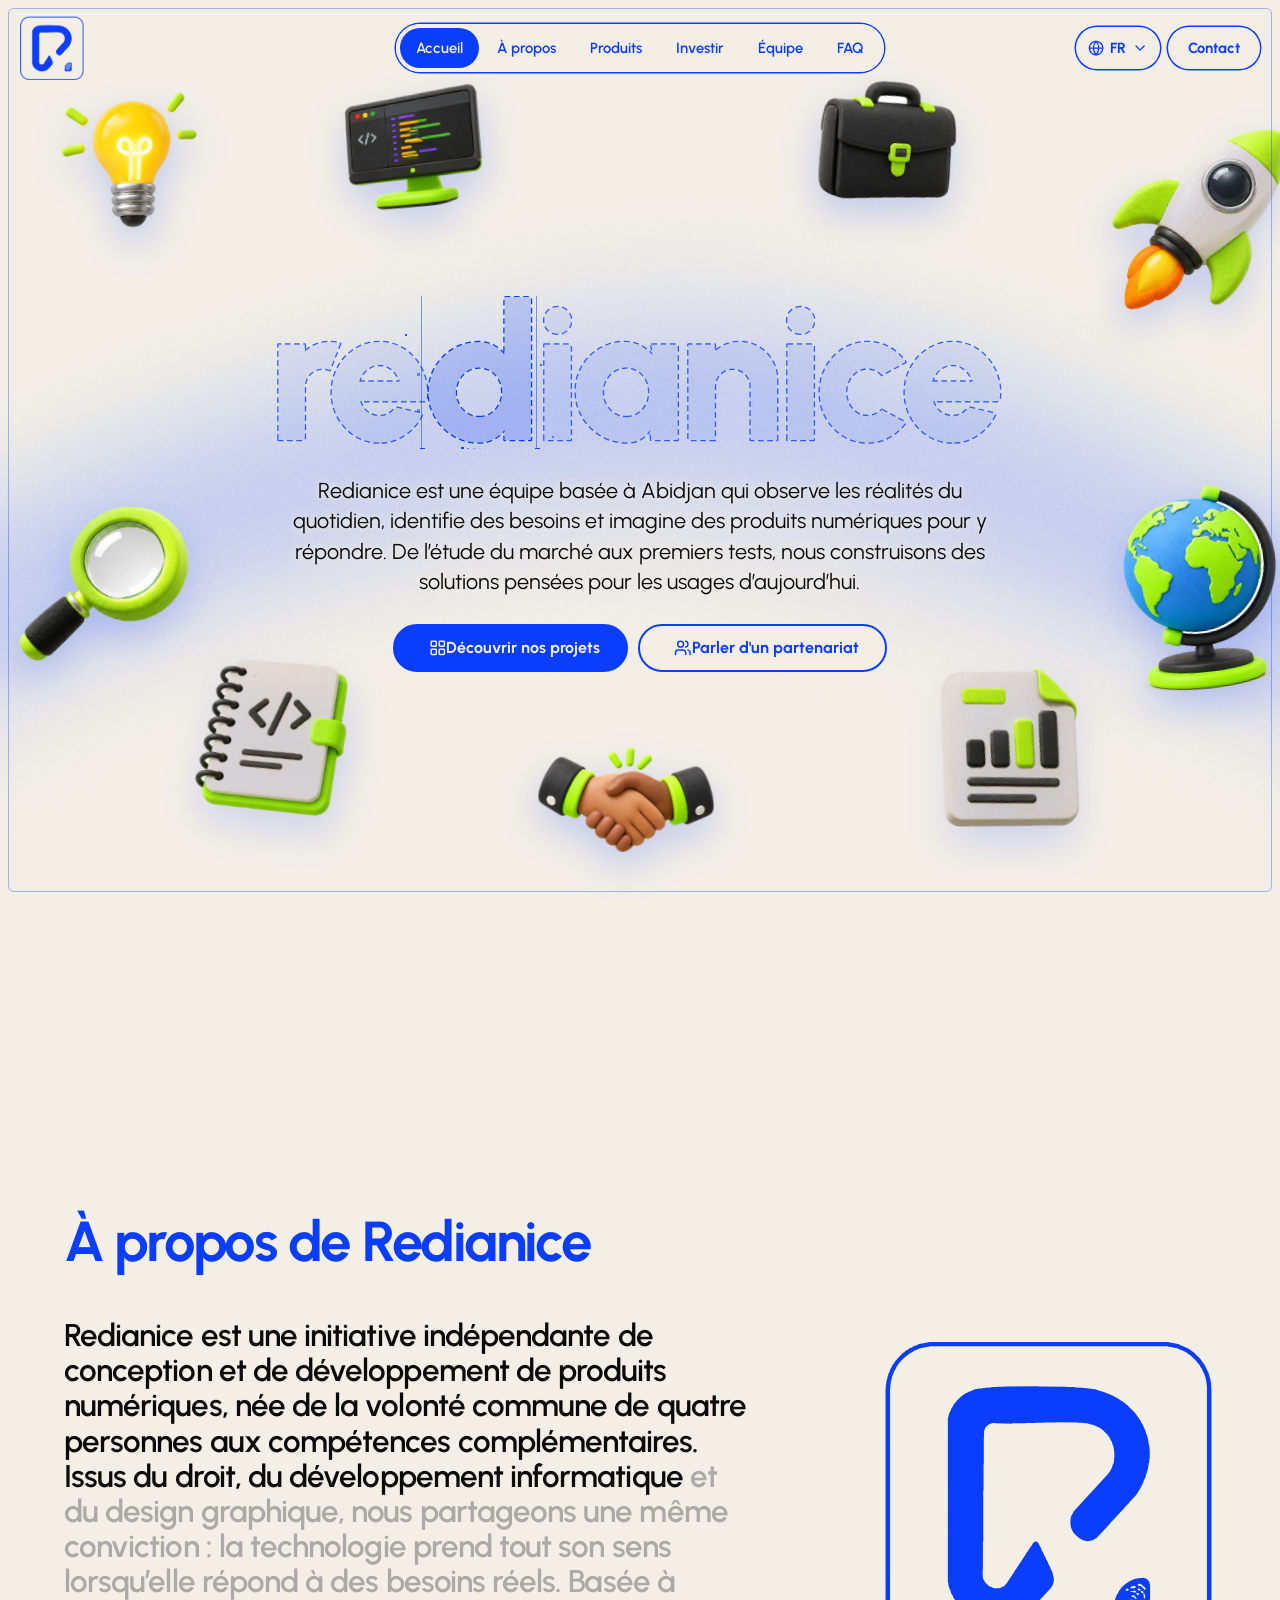
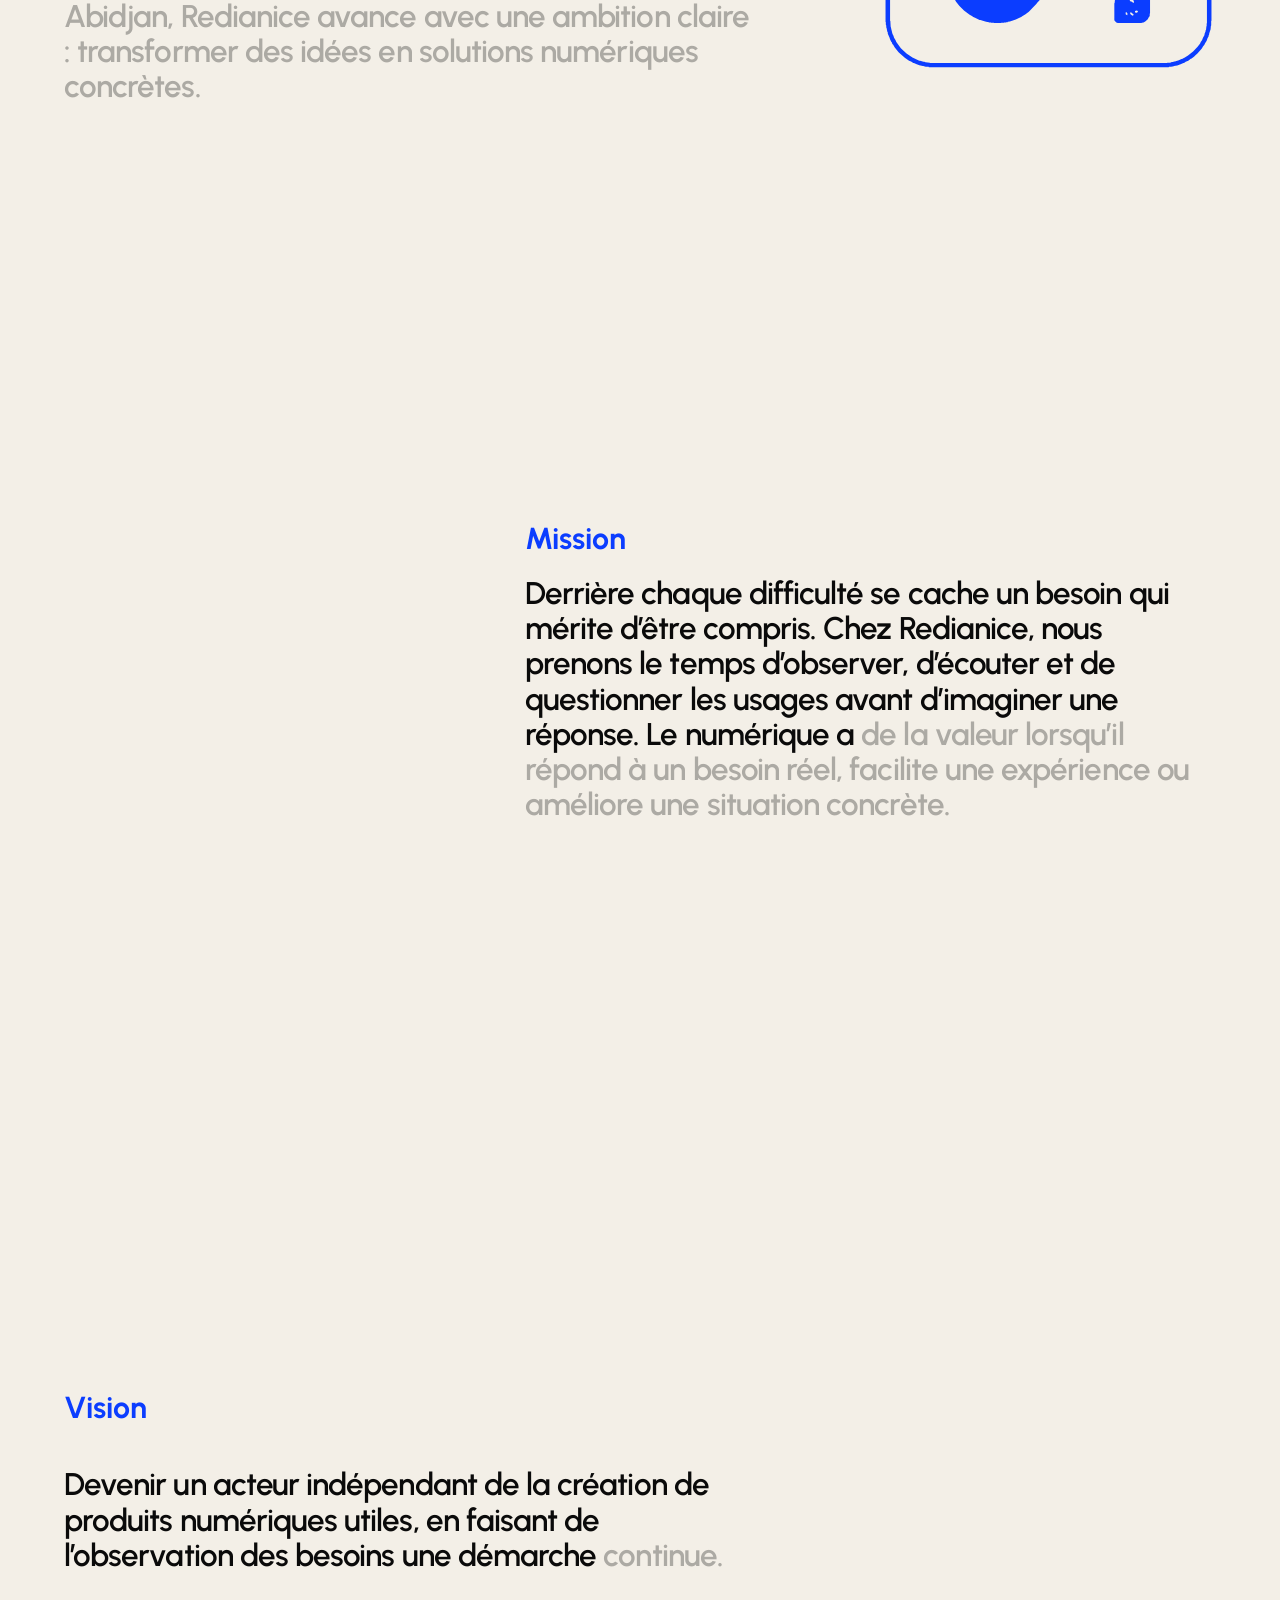
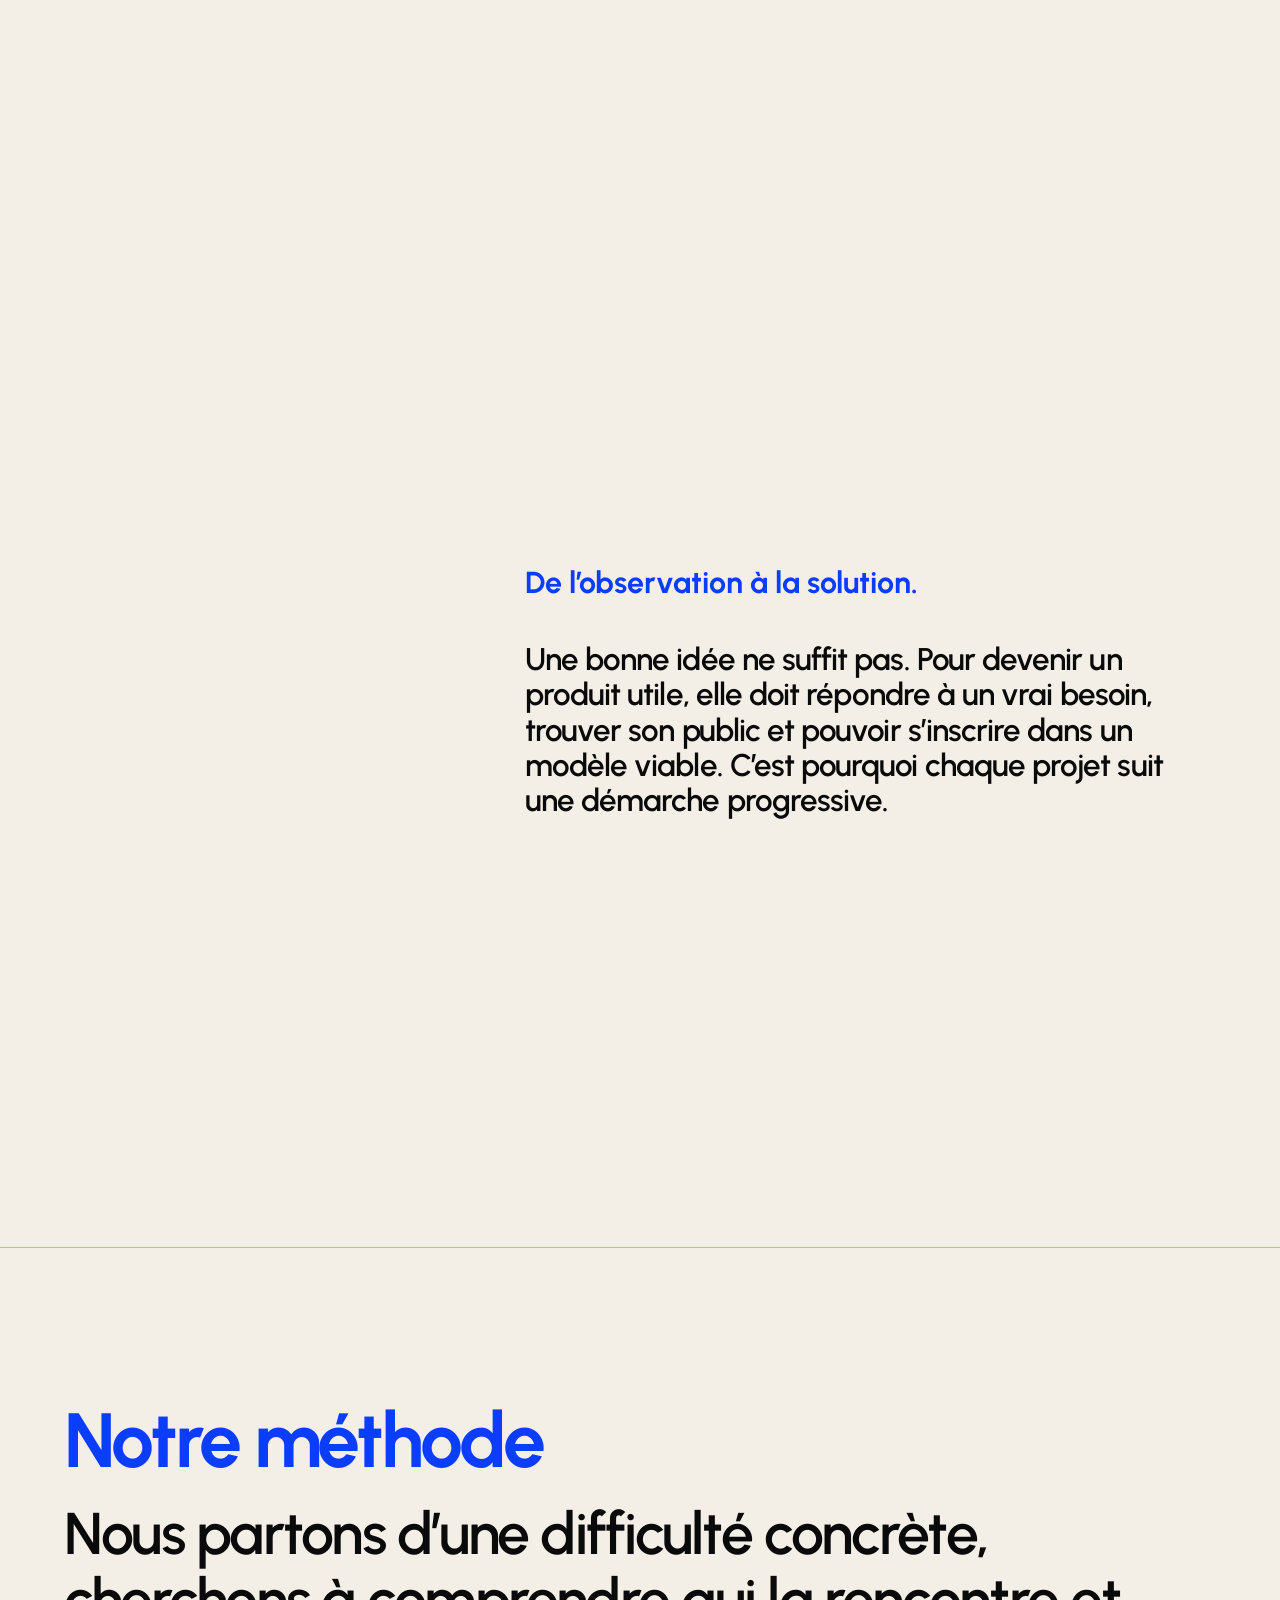
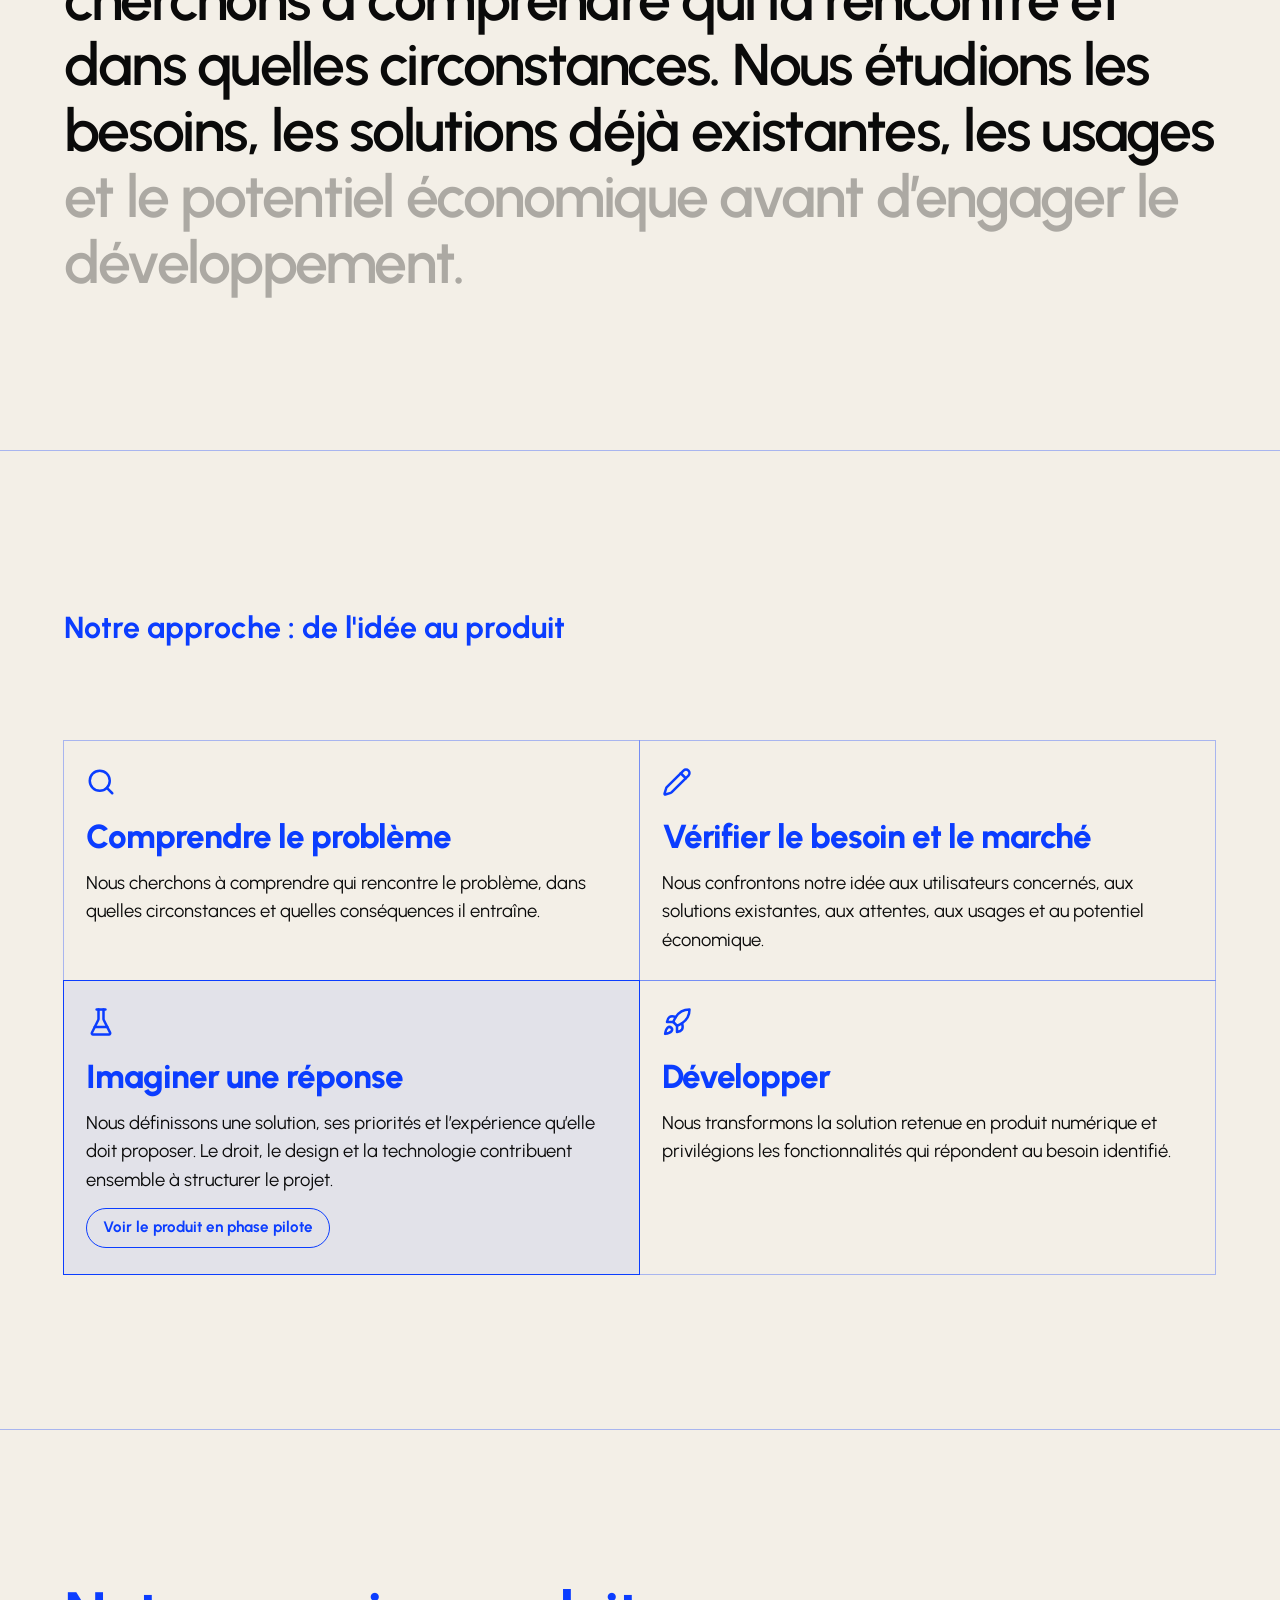
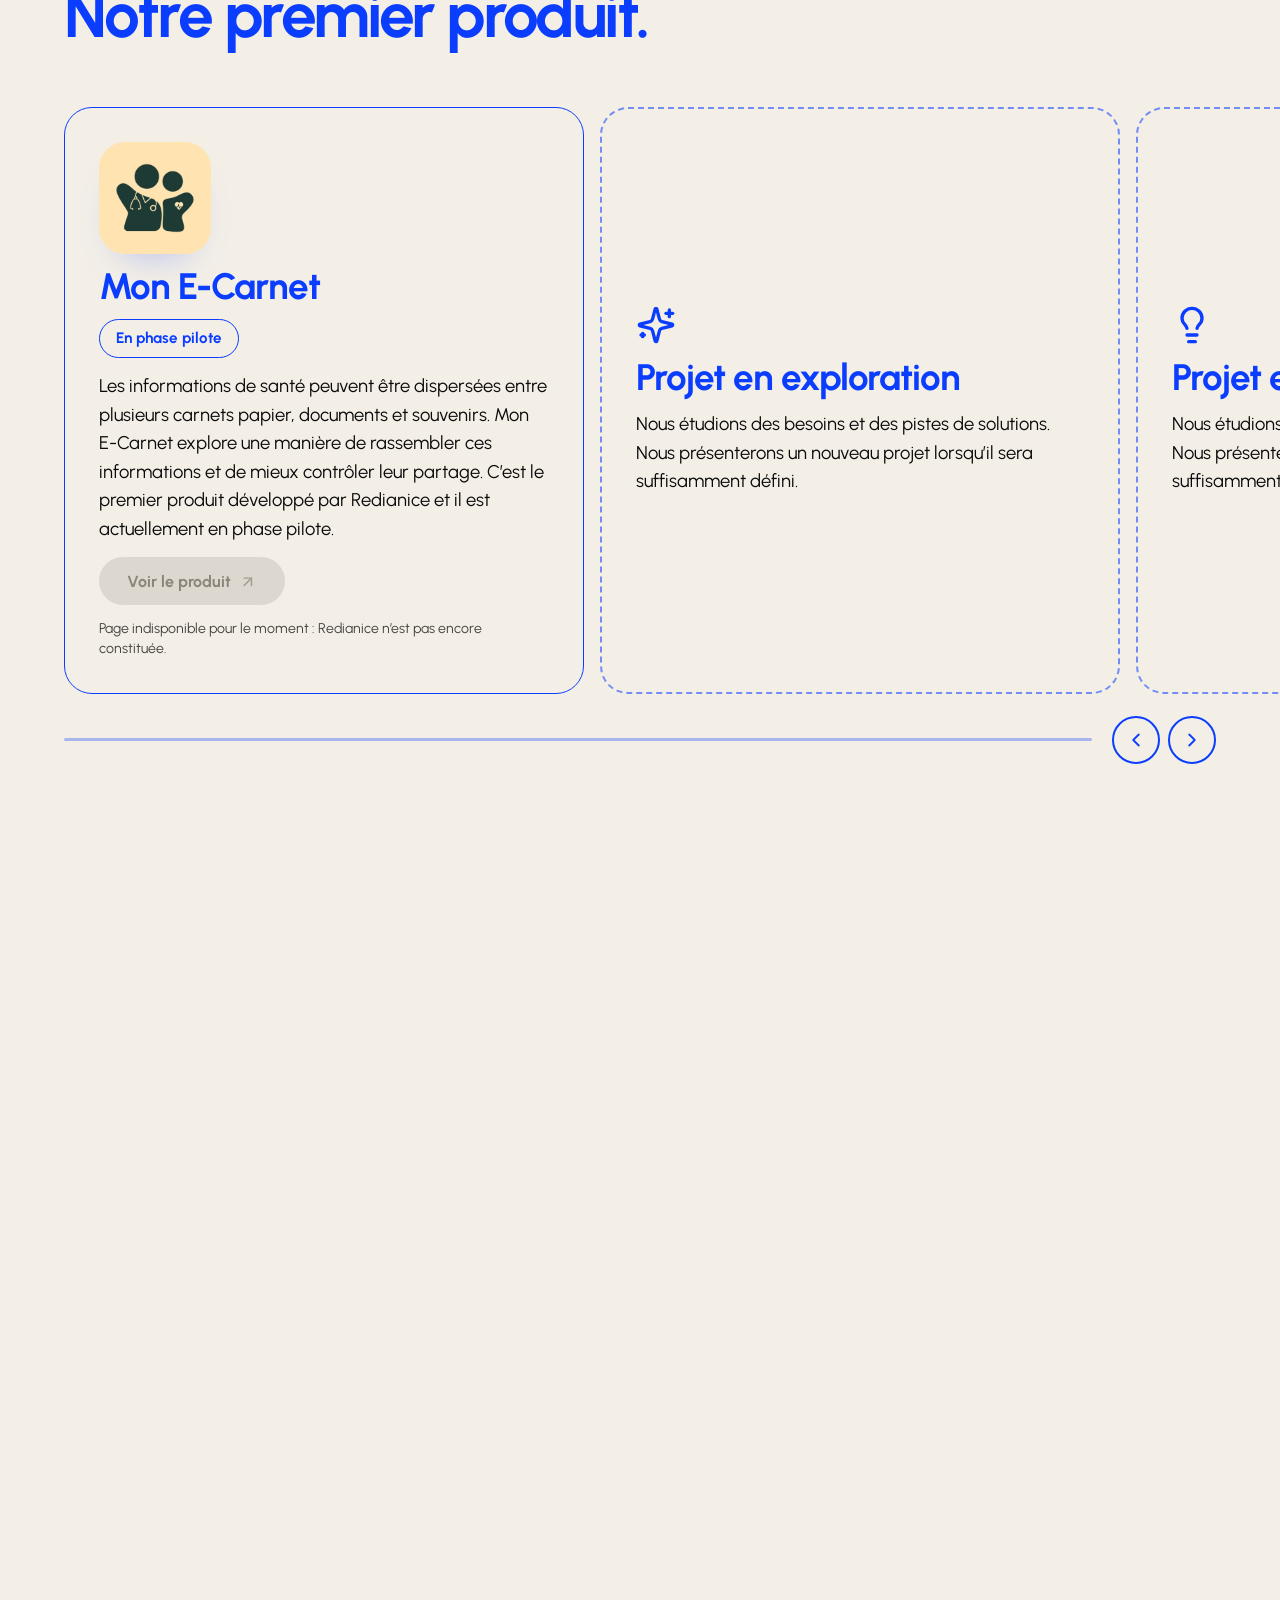
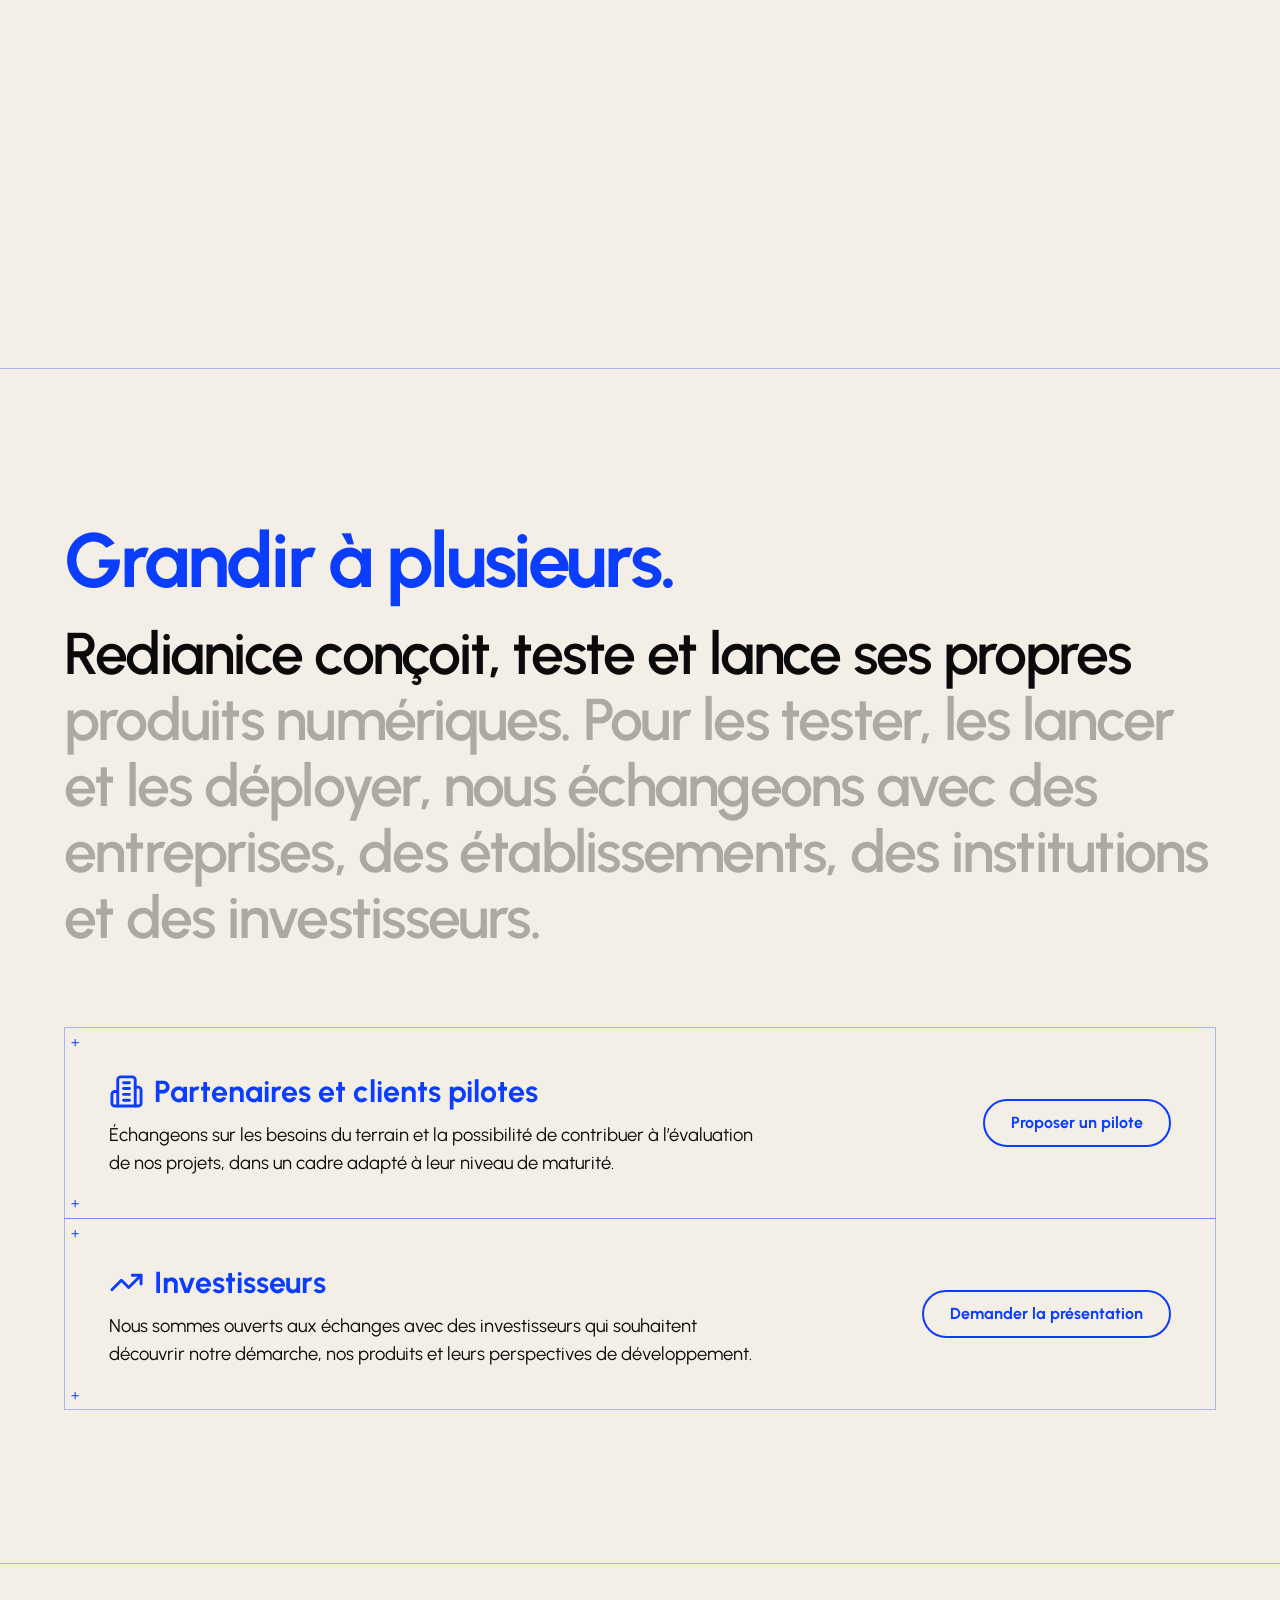
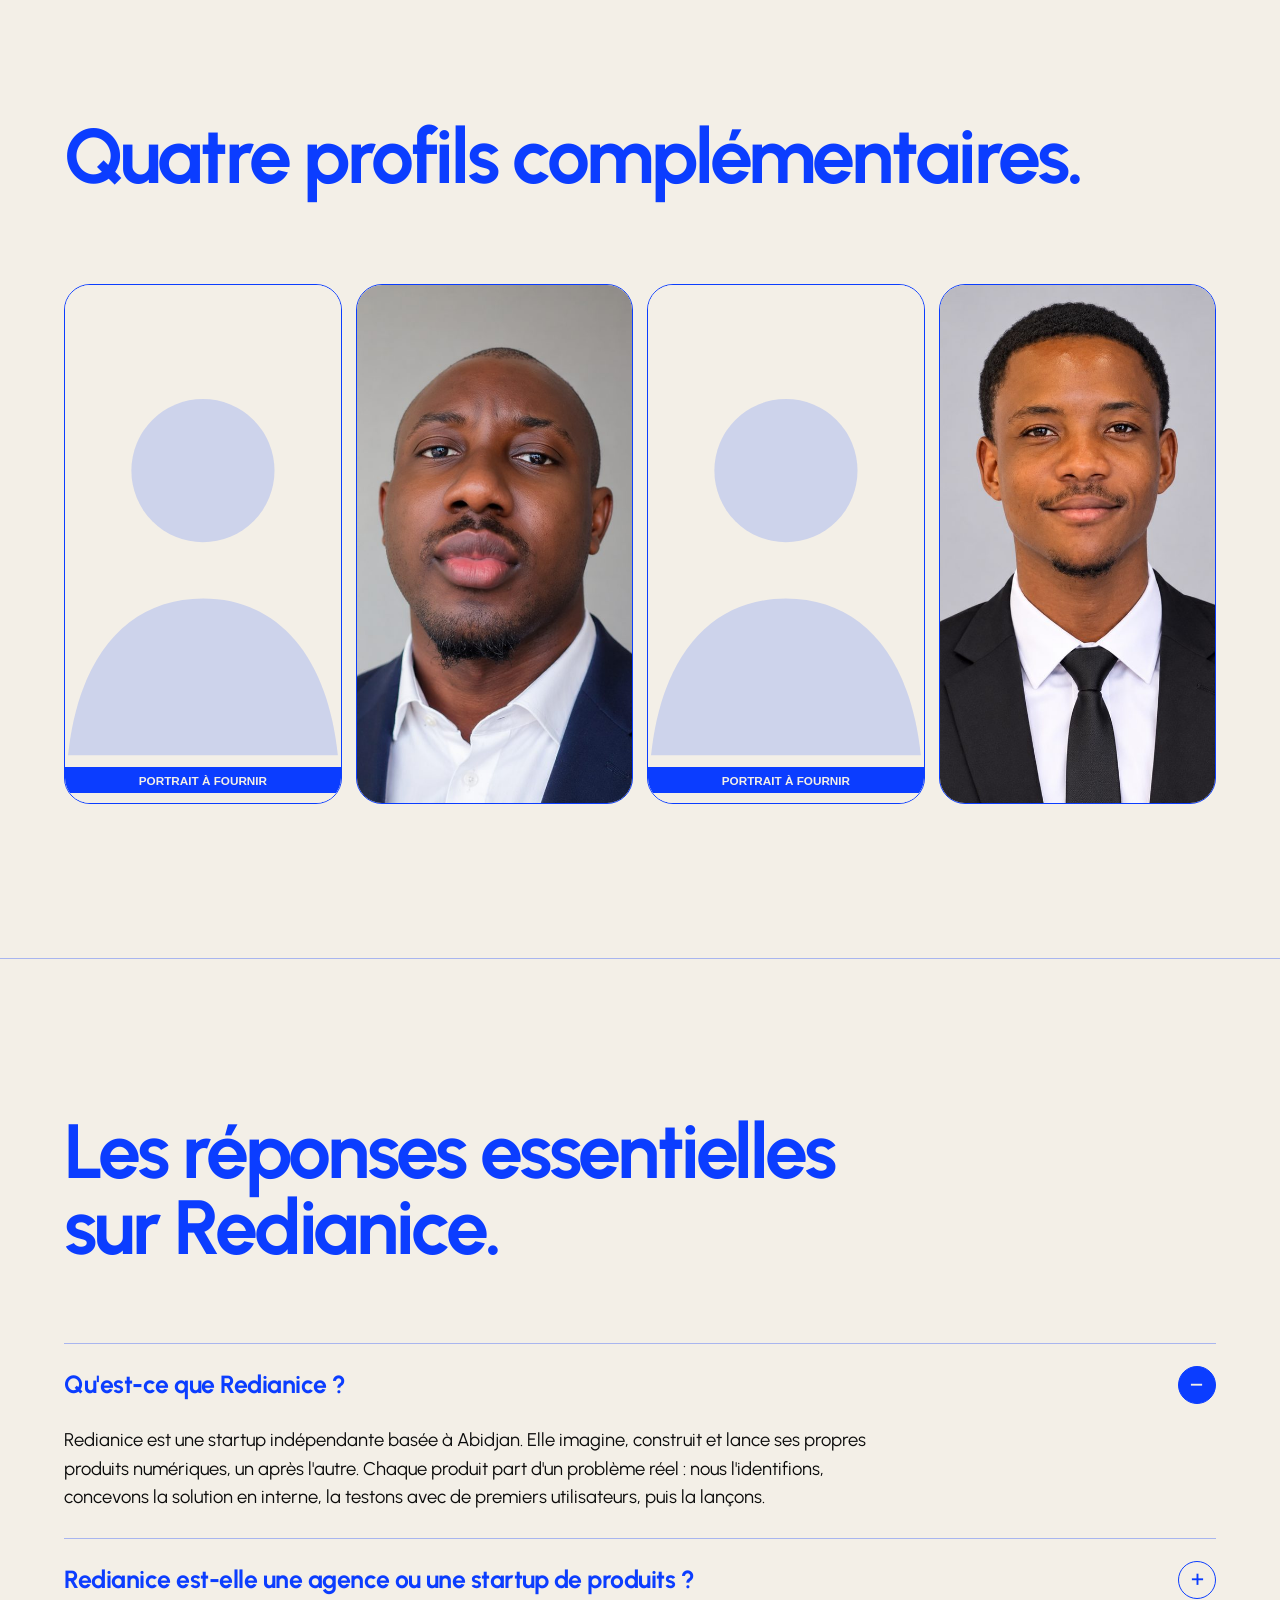
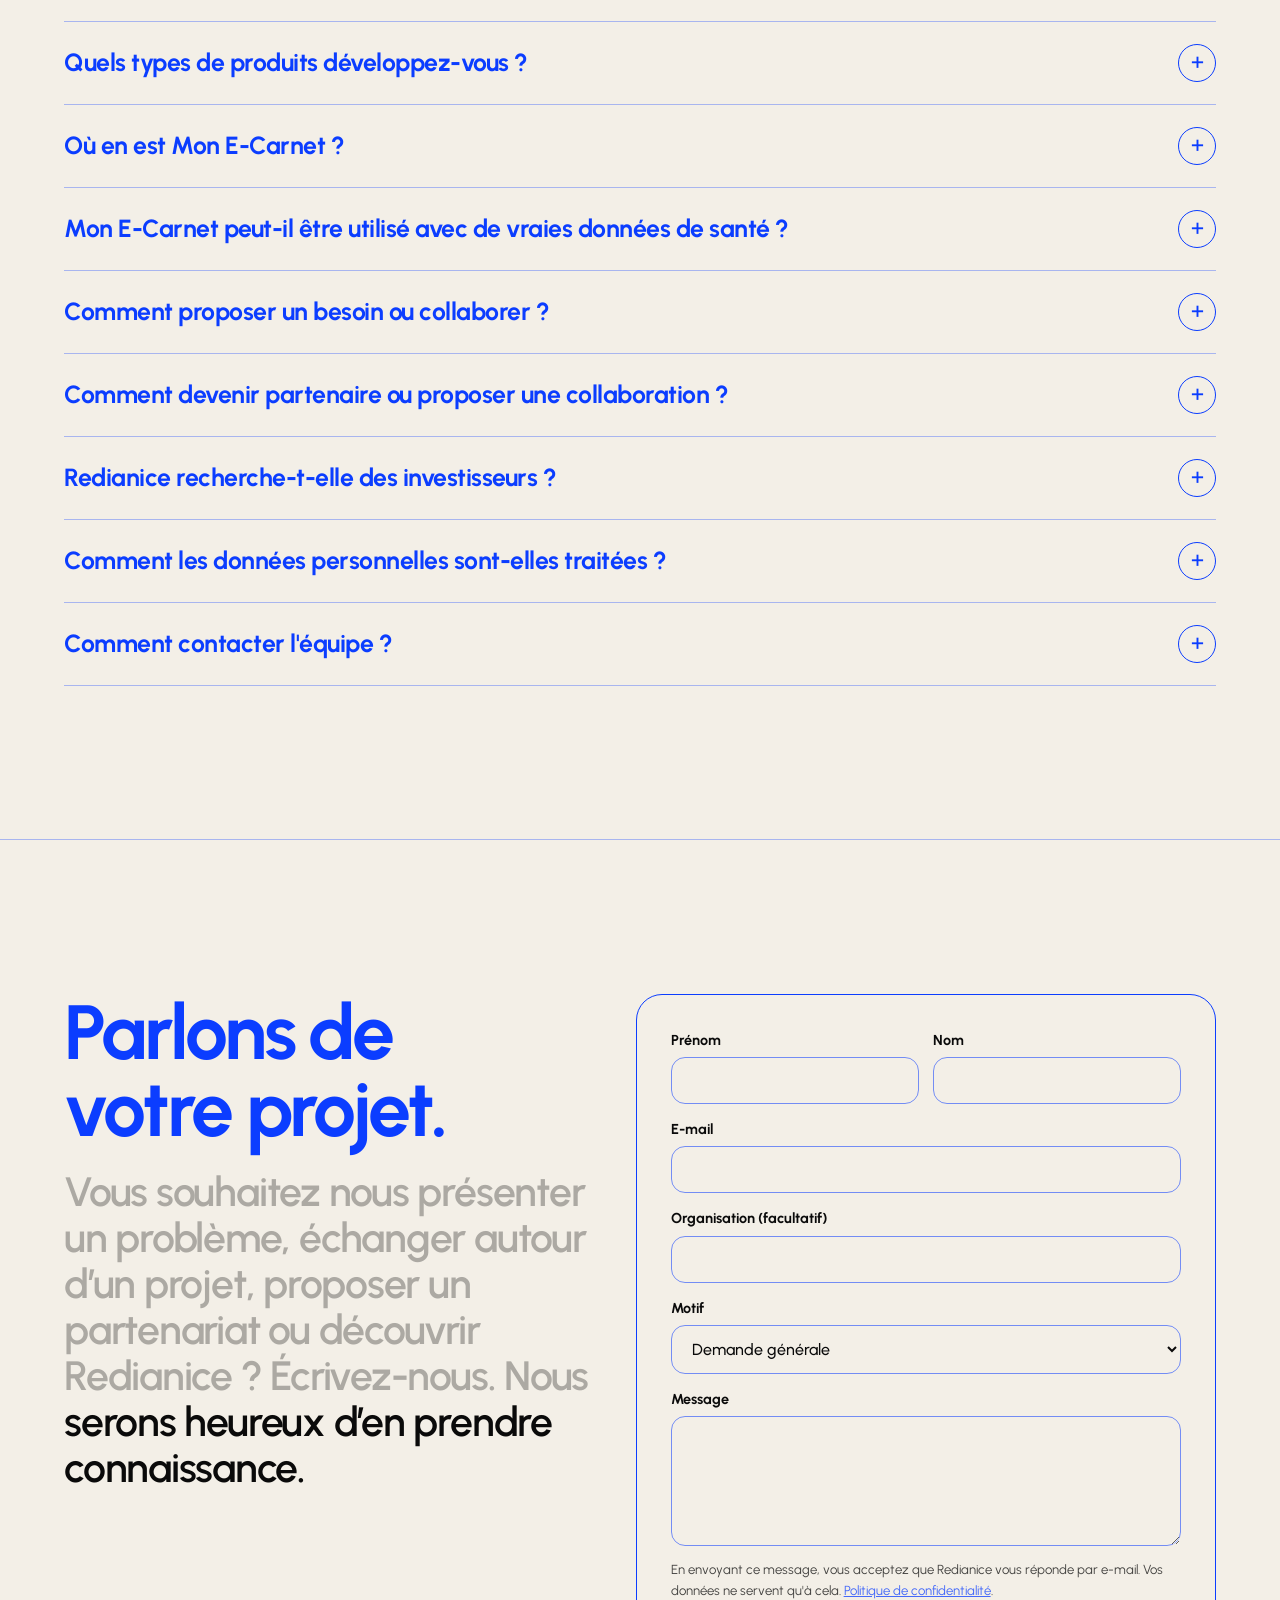
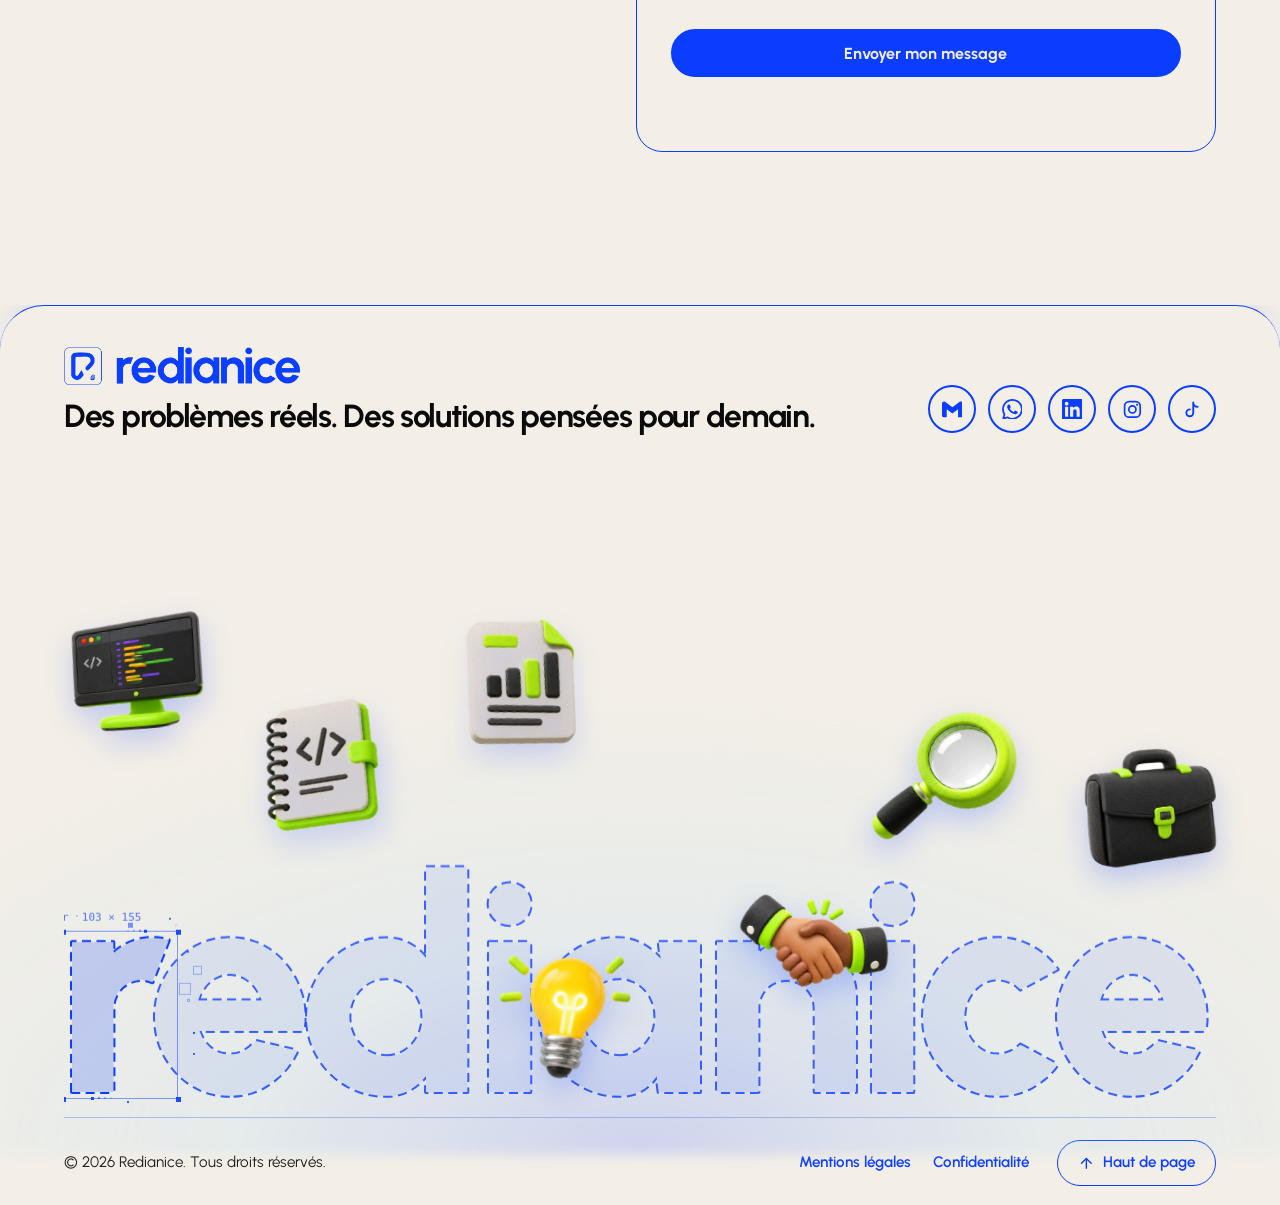
==== commit 674c7e7b: "v33" ====
--- a/index.html
+++ b/index.html
@@ -46,7 +46,7 @@
     <a class="pillbar nav-contact" href="#contact">Contact</a>
   </div>
   <button class="mbtn" id="menuBtn" type="button" aria-expanded="false" aria-controls="menuPanel" aria-label="Menu"><span class="mbtn__slide"><span class="mbtn__state mbtn__state--a"><span class="mbtn__roll"><span>Menu</span><span>Menu</span></span></span><span class="mbtn__state mbtn__state--b"><span class="mbtn__roll"><span>Fermer</span><span>Fermer</span></span></span></span></button>
-  <div class="mpanel" id="menuPanel" inert><nav aria-label="Navigation mobile"><div class="mrow"><div class="mitem"><span class="marrow"><svg class="ic" aria-hidden="true"><use href="#i-arrow-right"/></svg></span><a class="mlink" href="#top">Accueil</a></div></div><div class="mrow"><div class="mitem"><span class="marrow"><svg class="ic" aria-hidden="true"><use href="#i-arrow-right"/></svg></span><a class="mlink" href="#apropos">À propos</a></div></div><div class="mrow"><div class="mitem"><span class="marrow"><svg class="ic" aria-hidden="true"><use href="#i-arrow-right"/></svg></span><a class="mlink" href="#produits">Nos produits</a></div></div><div class="mrow"><div class="mitem"><span class="marrow"><svg class="ic" aria-hidden="true"><use href="#i-arrow-right"/></svg></span><a class="mlink" href="#investir">Investir</a></div></div><div class="mrow"><div class="mitem"><span class="marrow"><svg class="ic" aria-hidden="true"><use href="#i-arrow-right"/></svg></span><a class="mlink" href="#equipe">Équipe</a></div></div><div class="mrow"><div class="mitem"><span class="marrow"><svg class="ic" aria-hidden="true"><use href="#i-arrow-right"/></svg></span><a class="mlink" href="#faq">FAQ</a></div></div><div class="mrow"><div class="mitem"><span class="marrow"><svg class="ic" aria-hidden="true"><use href="#i-arrow-right"/></svg></span><a class="mlink" href="#contact">Contact</a></div></div></nav><div class="mfoot"><div class="mlang notranslate" translate="no"><label class="sr" for="langSel">Langue du site</label><select id="langSel"><option value="fr" lang="fr">Français</option><option value="en" lang="en">English</option><option value="ar" lang="ar">العربية</option><option value="zh-CN" lang="zh">中文</option><option value="pt" lang="pt">Português</option></select></div><div class="msocial"><a class="mfb" href="mailto:redianicegroup@gmail.com" aria-label="Gmail"><svg class="ic ic--fill" aria-hidden="true"><use href="#i-gmail"/></svg></a><a class="mfb" href="https://wa.me/2250566191444" target="_blank" rel="noopener noreferrer" aria-label="WhatsApp"><svg class="ic ic--fill" aria-hidden="true"><use href="#i-whatsapp"/></svg></a><a class="mfb" href="https://www.linkedin.com/company/redianice" target="_blank" rel="noopener noreferrer" aria-label="LinkedIn"><svg class="ic ic--fill" aria-hidden="true"><use href="#i-linkedin"/></svg></a></div></div></div>
+  <div class="mpanel" id="menuPanel" inert><nav aria-label="Navigation mobile"><div class="mrow"><div class="mitem"><span class="marrow"><svg class="ic" aria-hidden="true"><use href="#i-arrow-right"/></svg></span><a class="mlink" href="#top">Accueil</a></div></div><div class="mrow"><div class="mitem"><span class="marrow"><svg class="ic" aria-hidden="true"><use href="#i-arrow-right"/></svg></span><a class="mlink" href="#apropos">À propos</a></div></div><div class="mrow"><div class="mitem"><span class="marrow"><svg class="ic" aria-hidden="true"><use href="#i-arrow-right"/></svg></span><a class="mlink" href="#produits">Nos produits</a></div></div><div class="mrow"><div class="mitem"><span class="marrow"><svg class="ic" aria-hidden="true"><use href="#i-arrow-right"/></svg></span><a class="mlink" href="#investir">Investir</a></div></div><div class="mrow"><div class="mitem"><span class="marrow"><svg class="ic" aria-hidden="true"><use href="#i-arrow-right"/></svg></span><a class="mlink" href="#equipe">Équipe</a></div></div><div class="mrow"><div class="mitem"><span class="marrow"><svg class="ic" aria-hidden="true"><use href="#i-arrow-right"/></svg></span><a class="mlink" href="#faq">FAQ</a></div></div><div class="mrow"><div class="mitem"><span class="marrow"><svg class="ic" aria-hidden="true"><use href="#i-arrow-right"/></svg></span><a class="mlink" href="#contact">Contact</a></div></div></nav><div class="mfoot"><div class="mlang notranslate" translate="no"><label class="sr" for="langSel">Langue du site</label><select id="langSel"><option value="fr" lang="fr">Français</option><option value="en" lang="en">English</option><option value="ar" lang="ar">العربية</option><option value="zh-CN" lang="zh">中文</option><option value="pt" lang="pt">Português</option></select></div><div class="msocial"><a class="mfb" href="mailto:redianicegroup@gmail.com" aria-label="Gmail"><svg class="ic ic--fill" aria-hidden="true"><use href="#i-gmail"/></svg></a><a class="mfb" href="https://wa.me/2250566191444" target="_blank" rel="noopener noreferrer" aria-label="WhatsApp"><svg class="ic ic--fill" aria-hidden="true"><use href="#i-whatsapp"/></svg></a><a class="mfb" href="https://www.linkedin.com/company/redianice" target="_blank" rel="noopener noreferrer" aria-label="LinkedIn"><svg class="ic ic--fill" aria-hidden="true"><use href="#i-linkedin"/></svg></a><a class="mfb" href="https://www.instagram.com/redianice" target="_blank" rel="noopener noreferrer" aria-label="Instagram"><svg class="ic ic--fill" aria-hidden="true"><use href="#i-instagram"/></svg></a><a class="mfb" href="https://www.tiktok.com/@redianice" target="_blank" rel="noopener noreferrer" aria-label="TikTok"><svg class="ic ic--fill" aria-hidden="true"><use href="#i-tiktok"/></svg></a></div></div></div>
 </header>
 
 <main id="main">
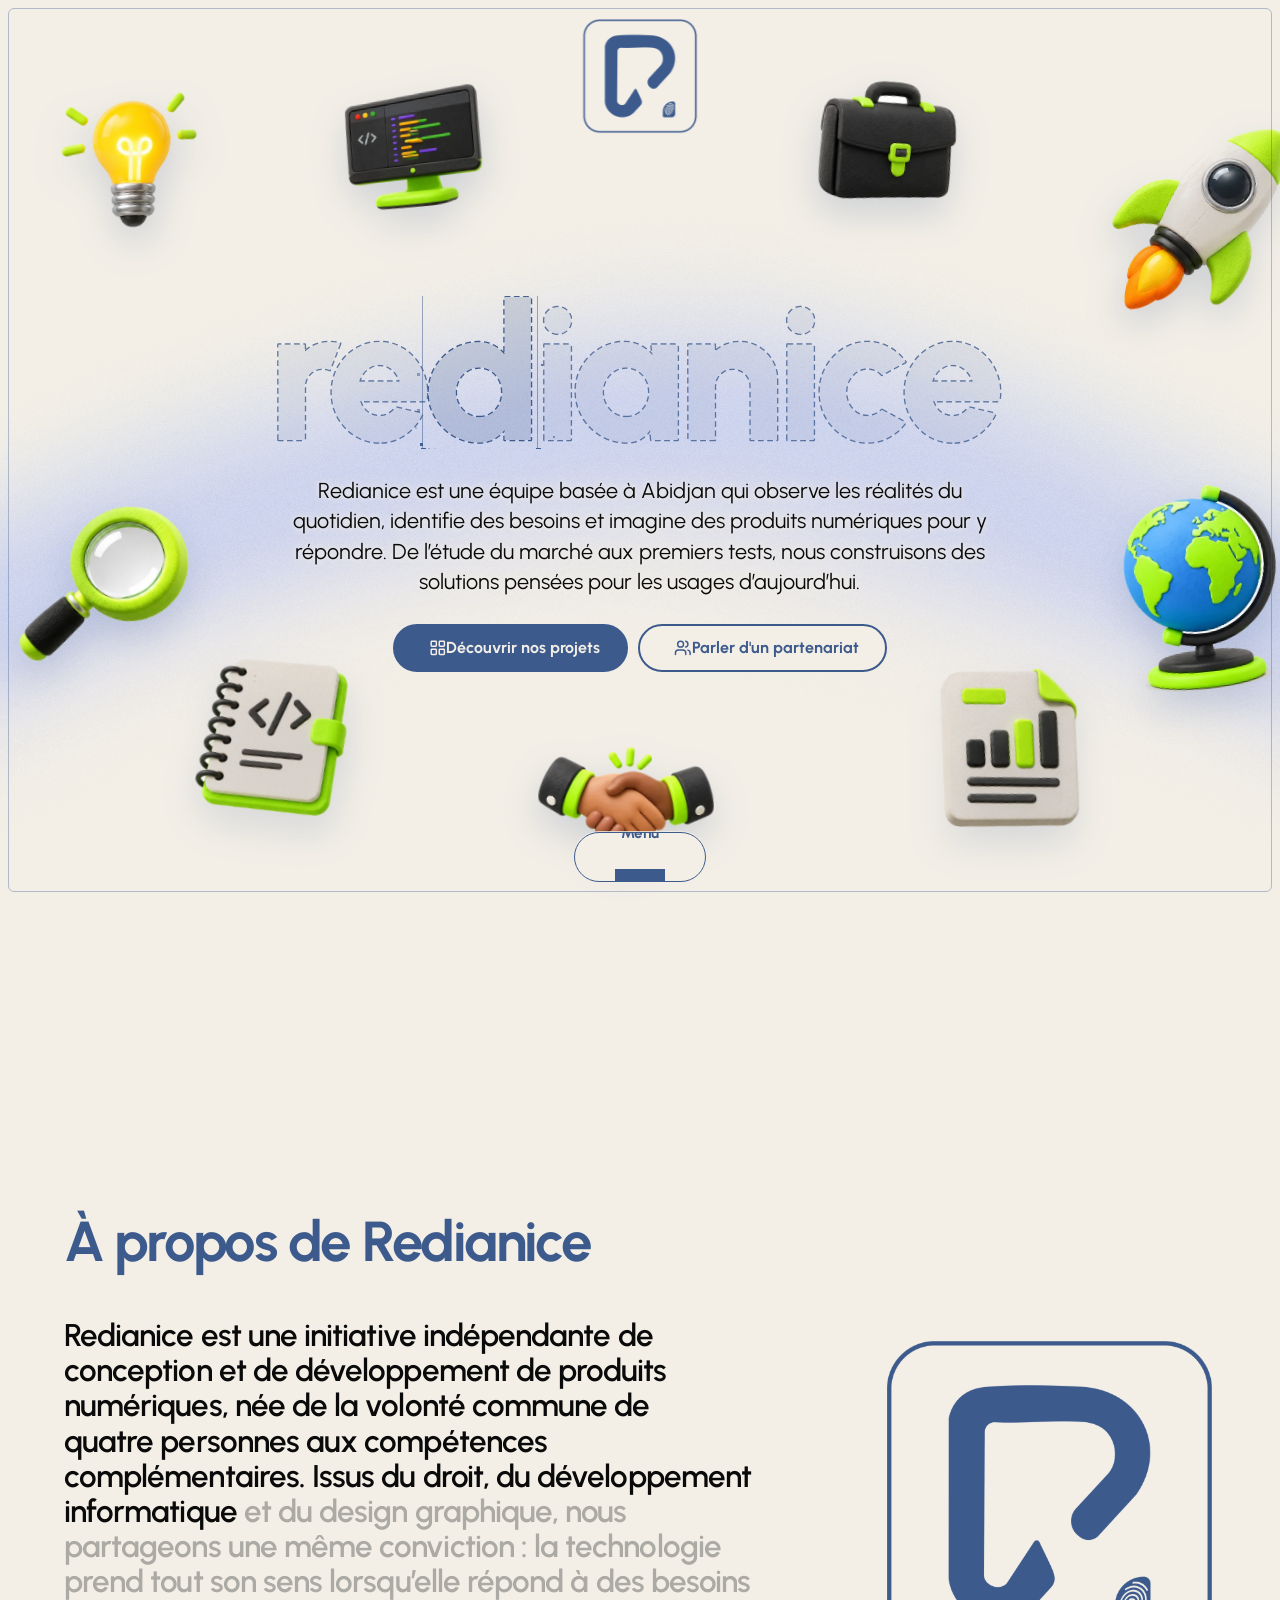
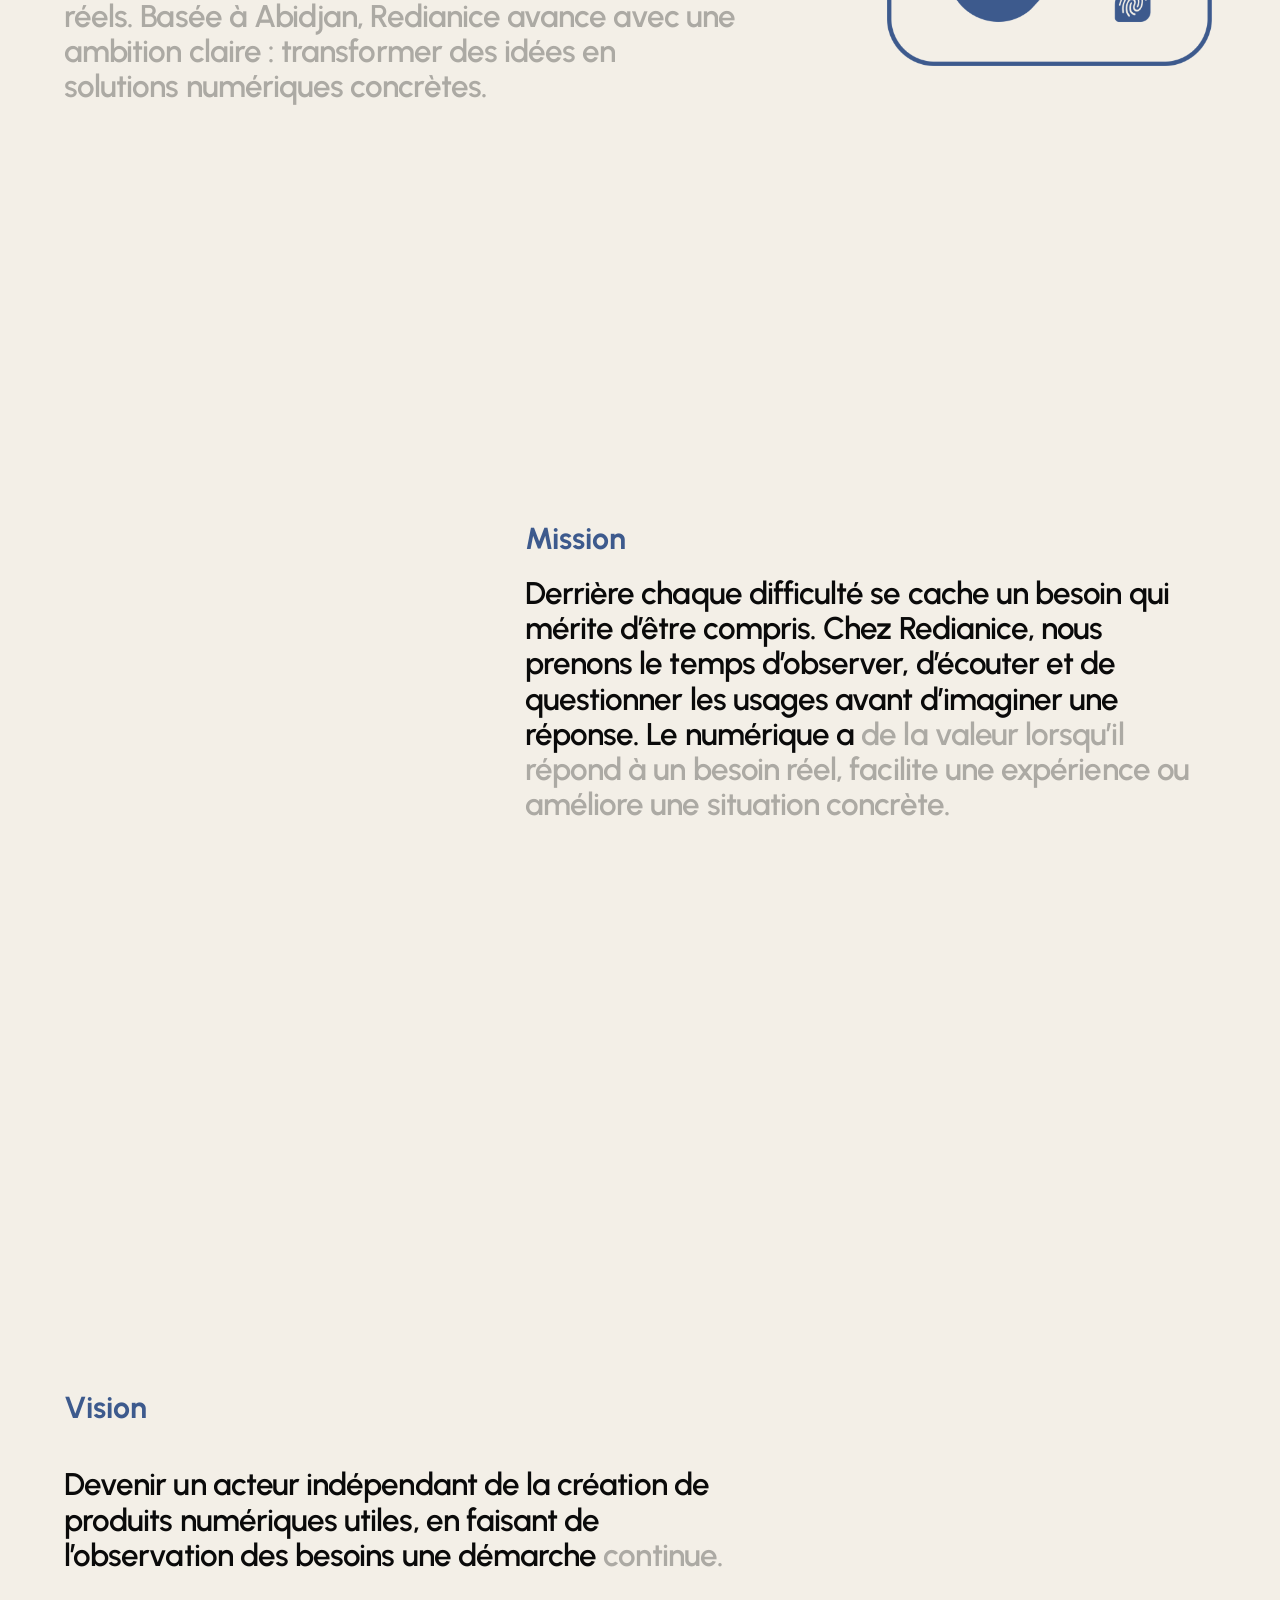
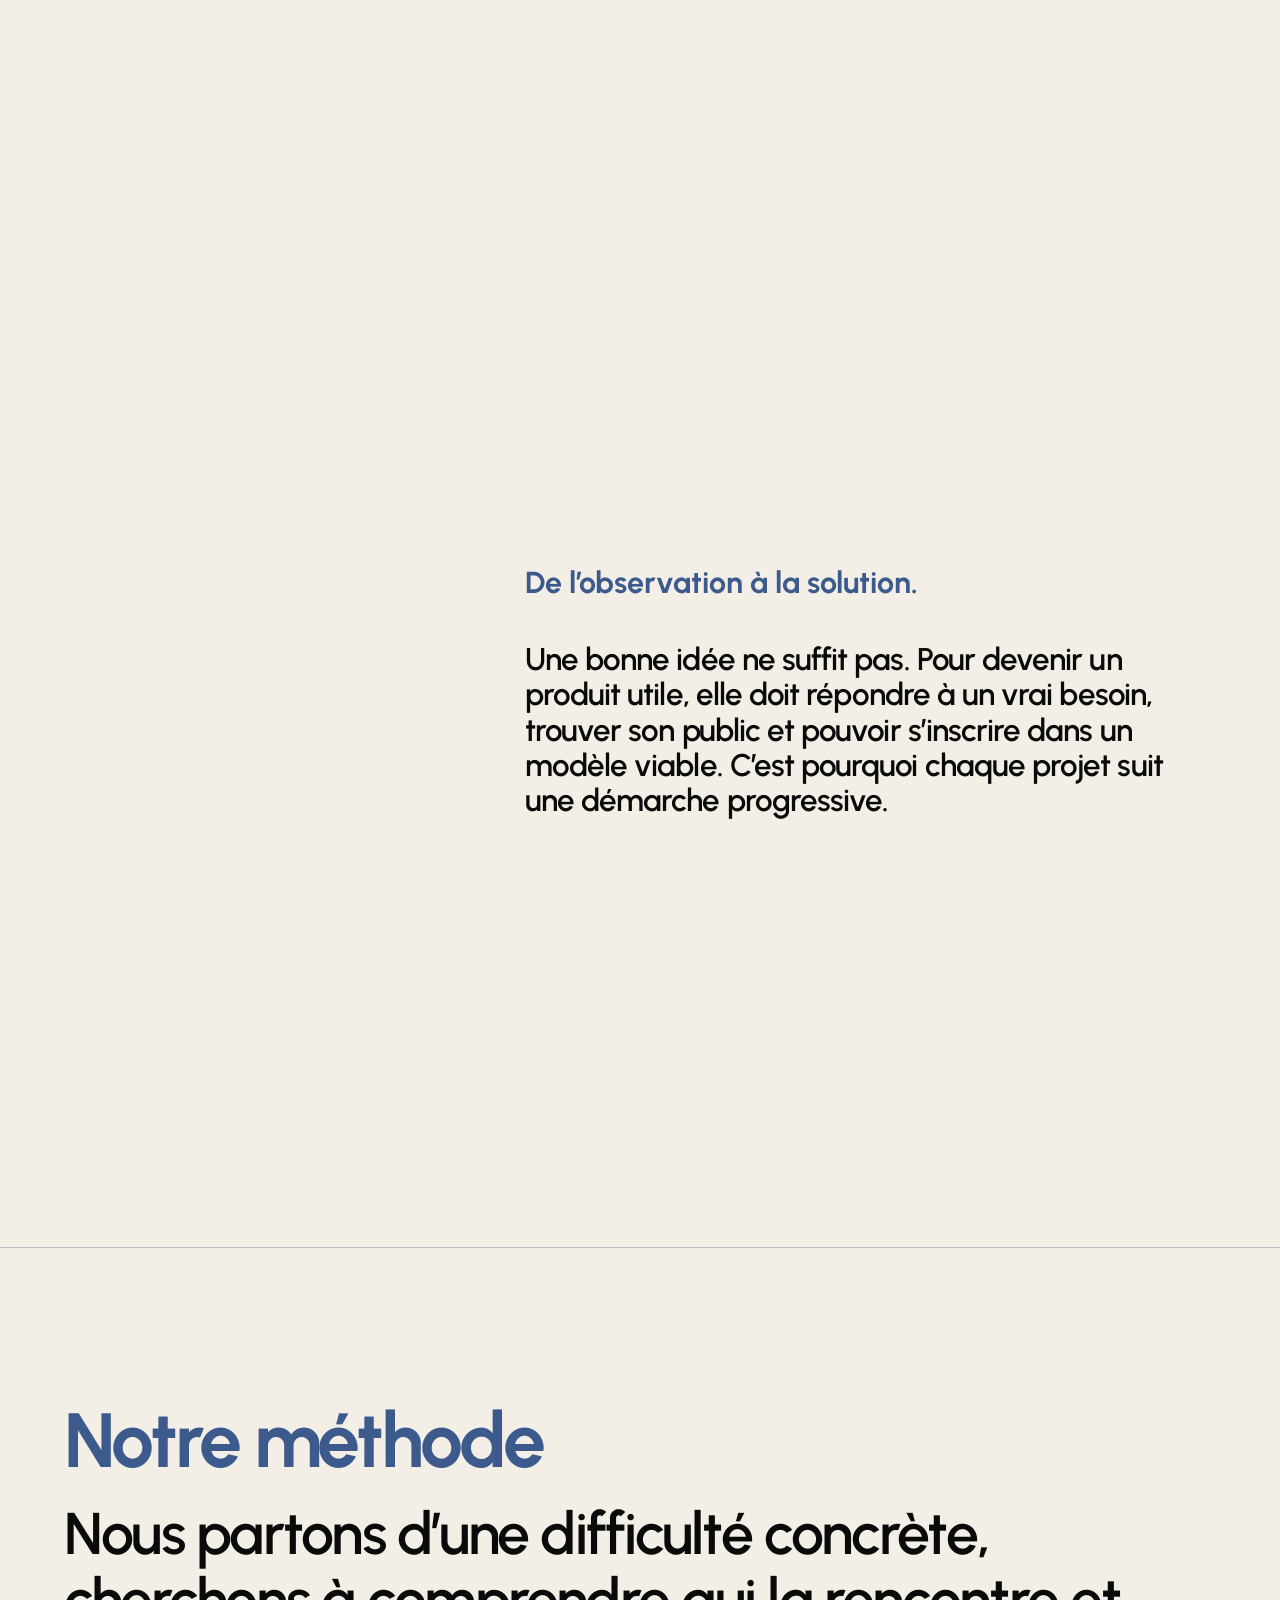
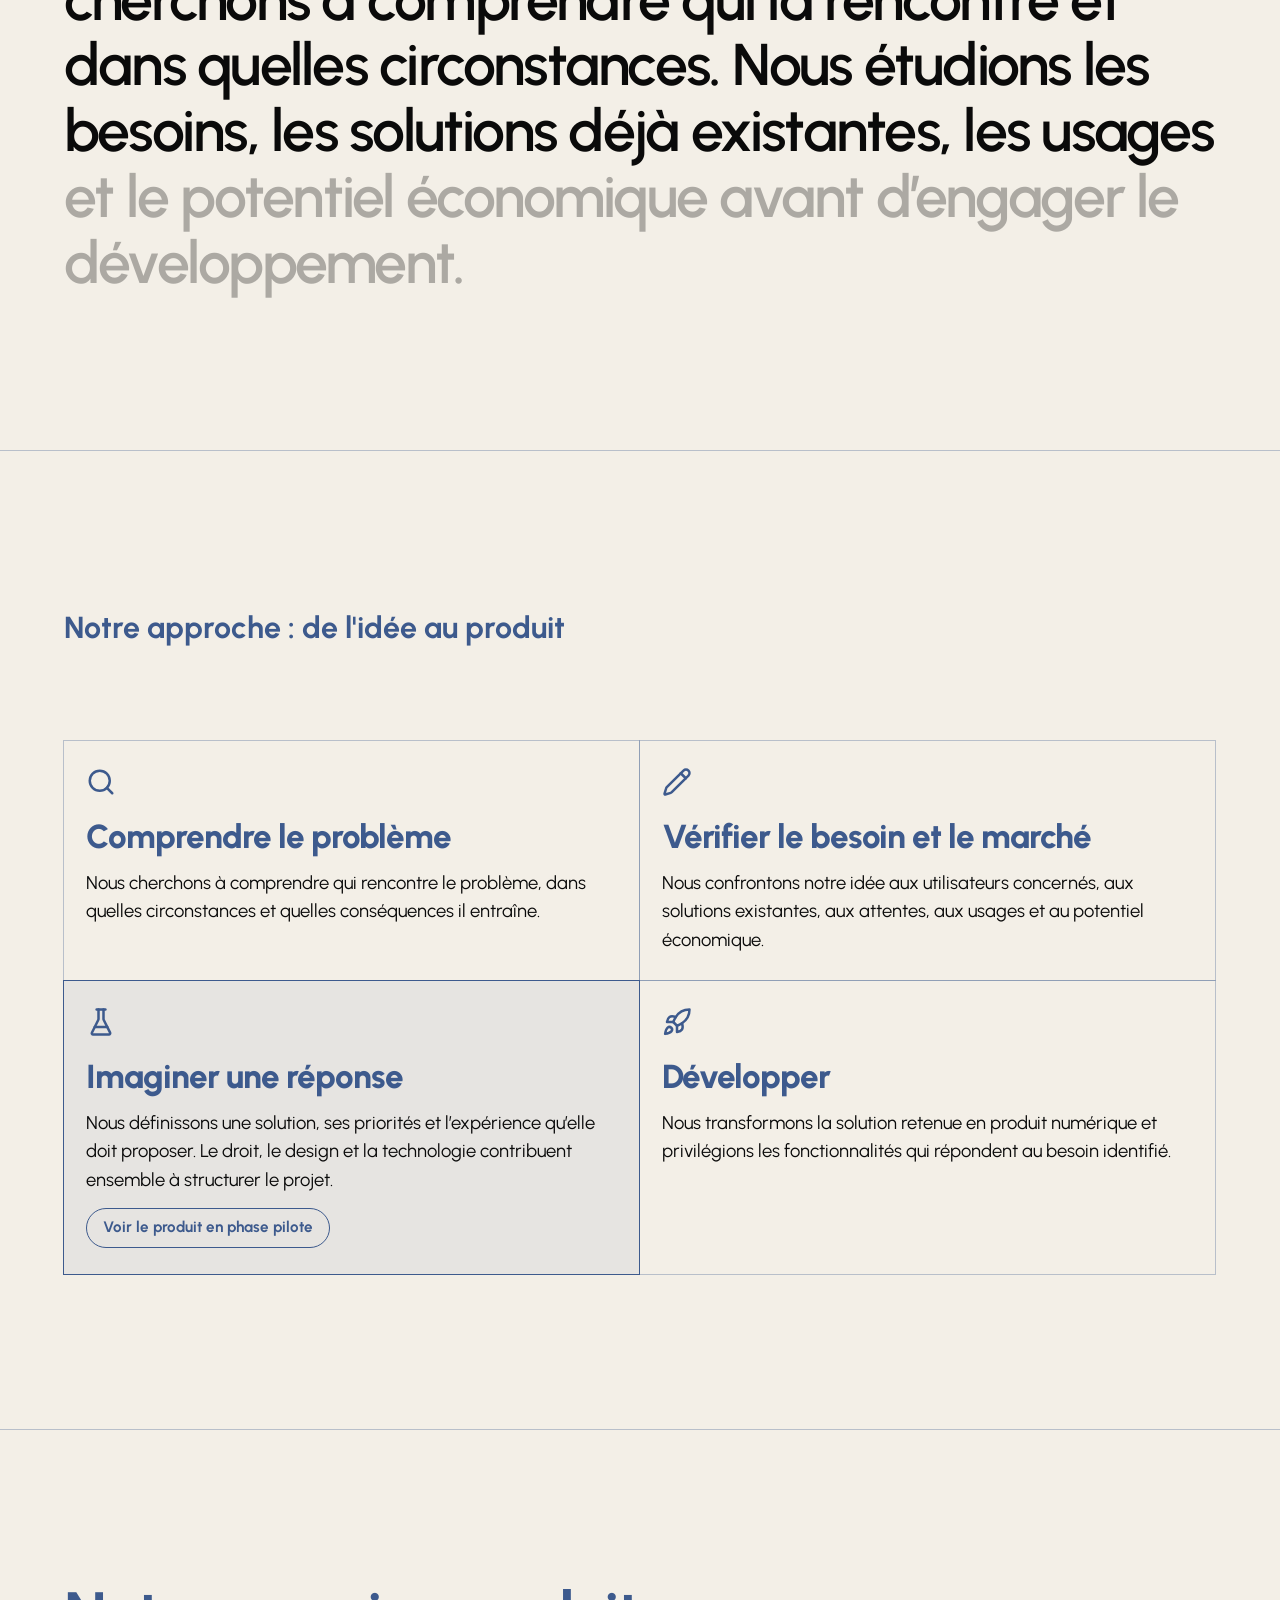
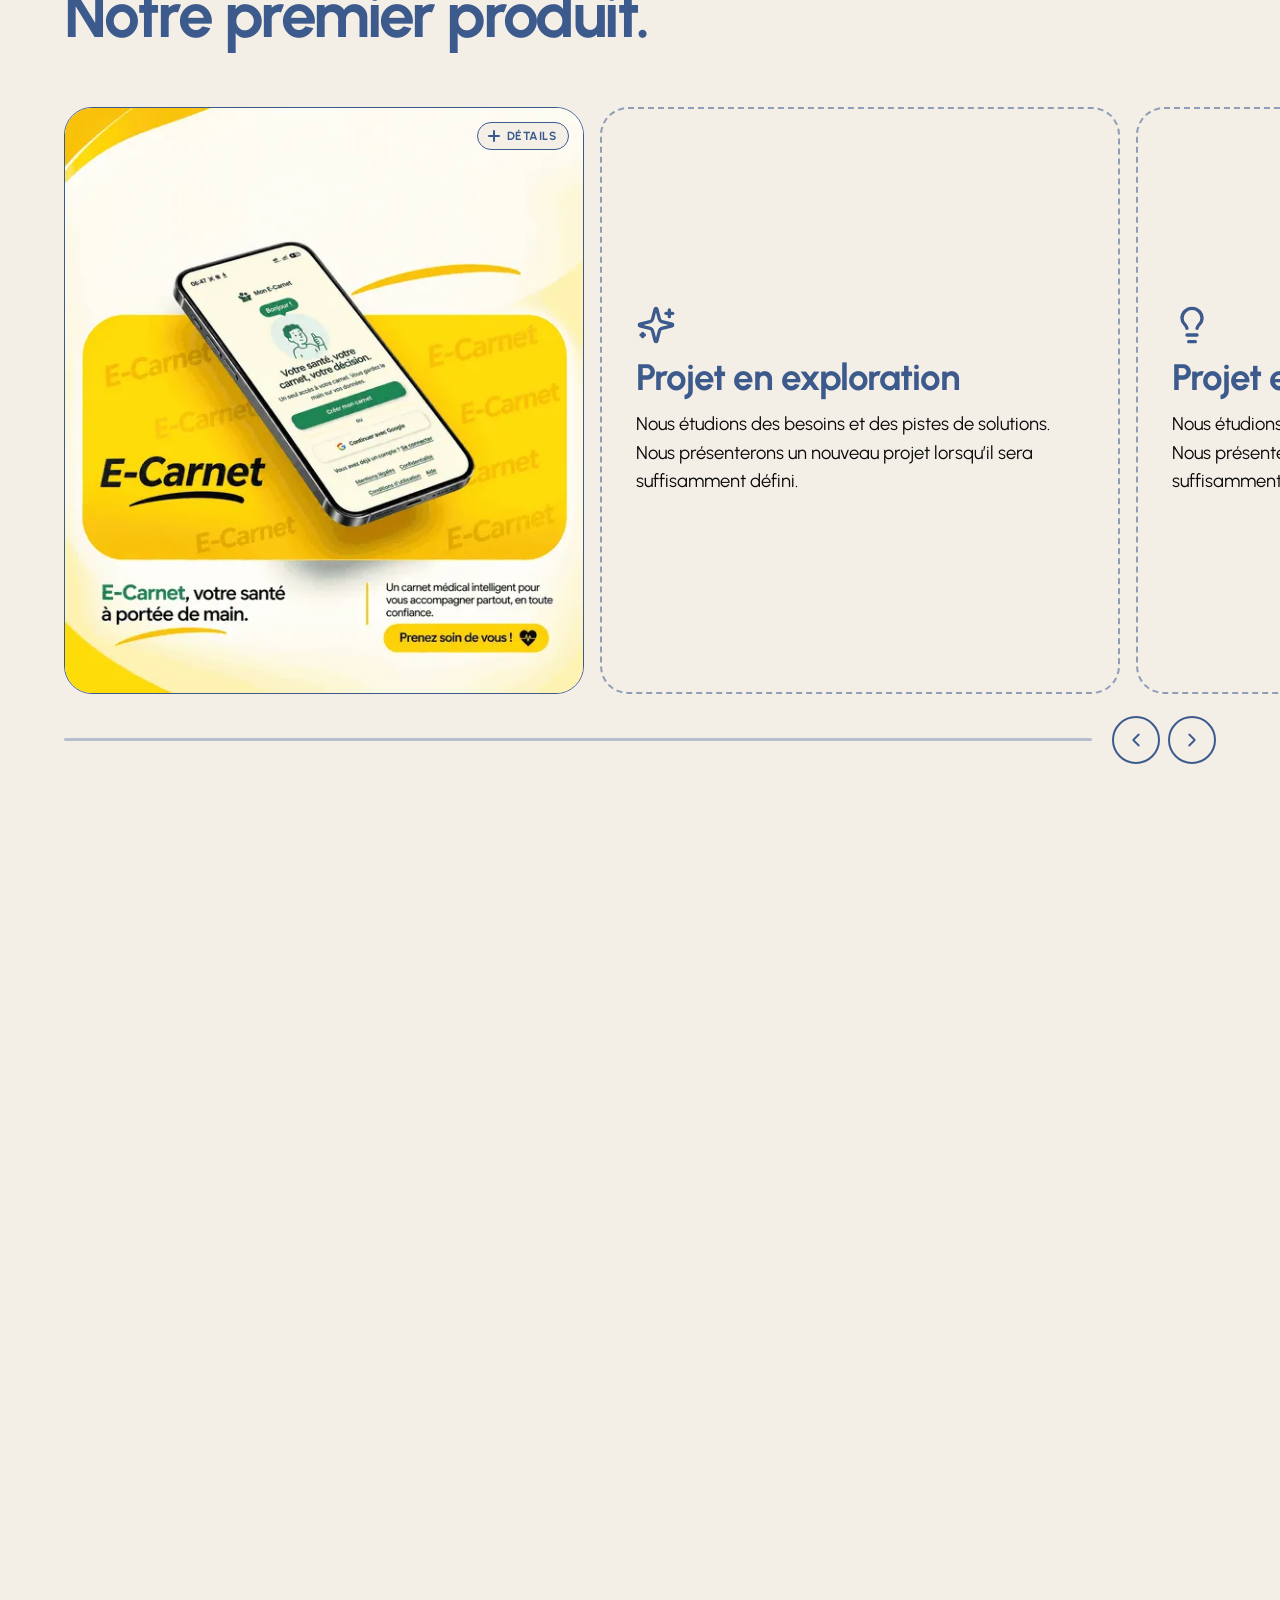
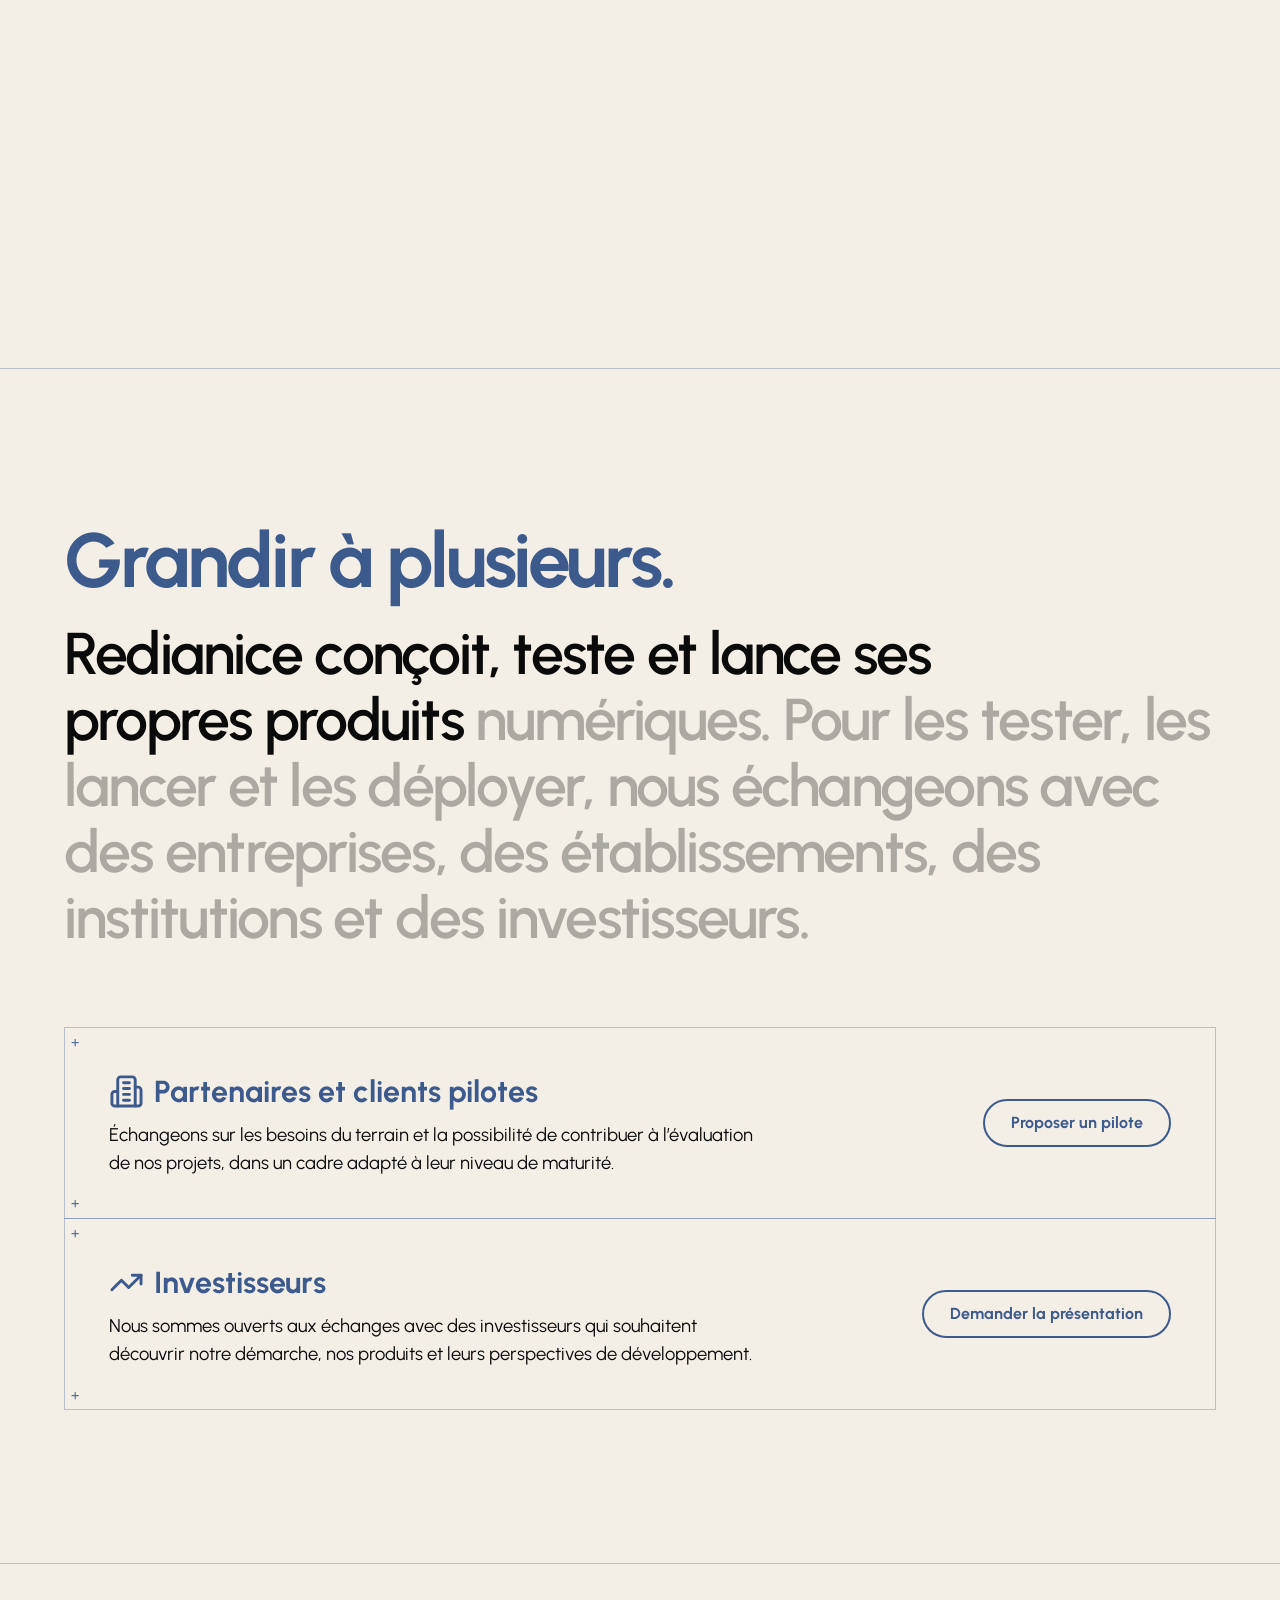
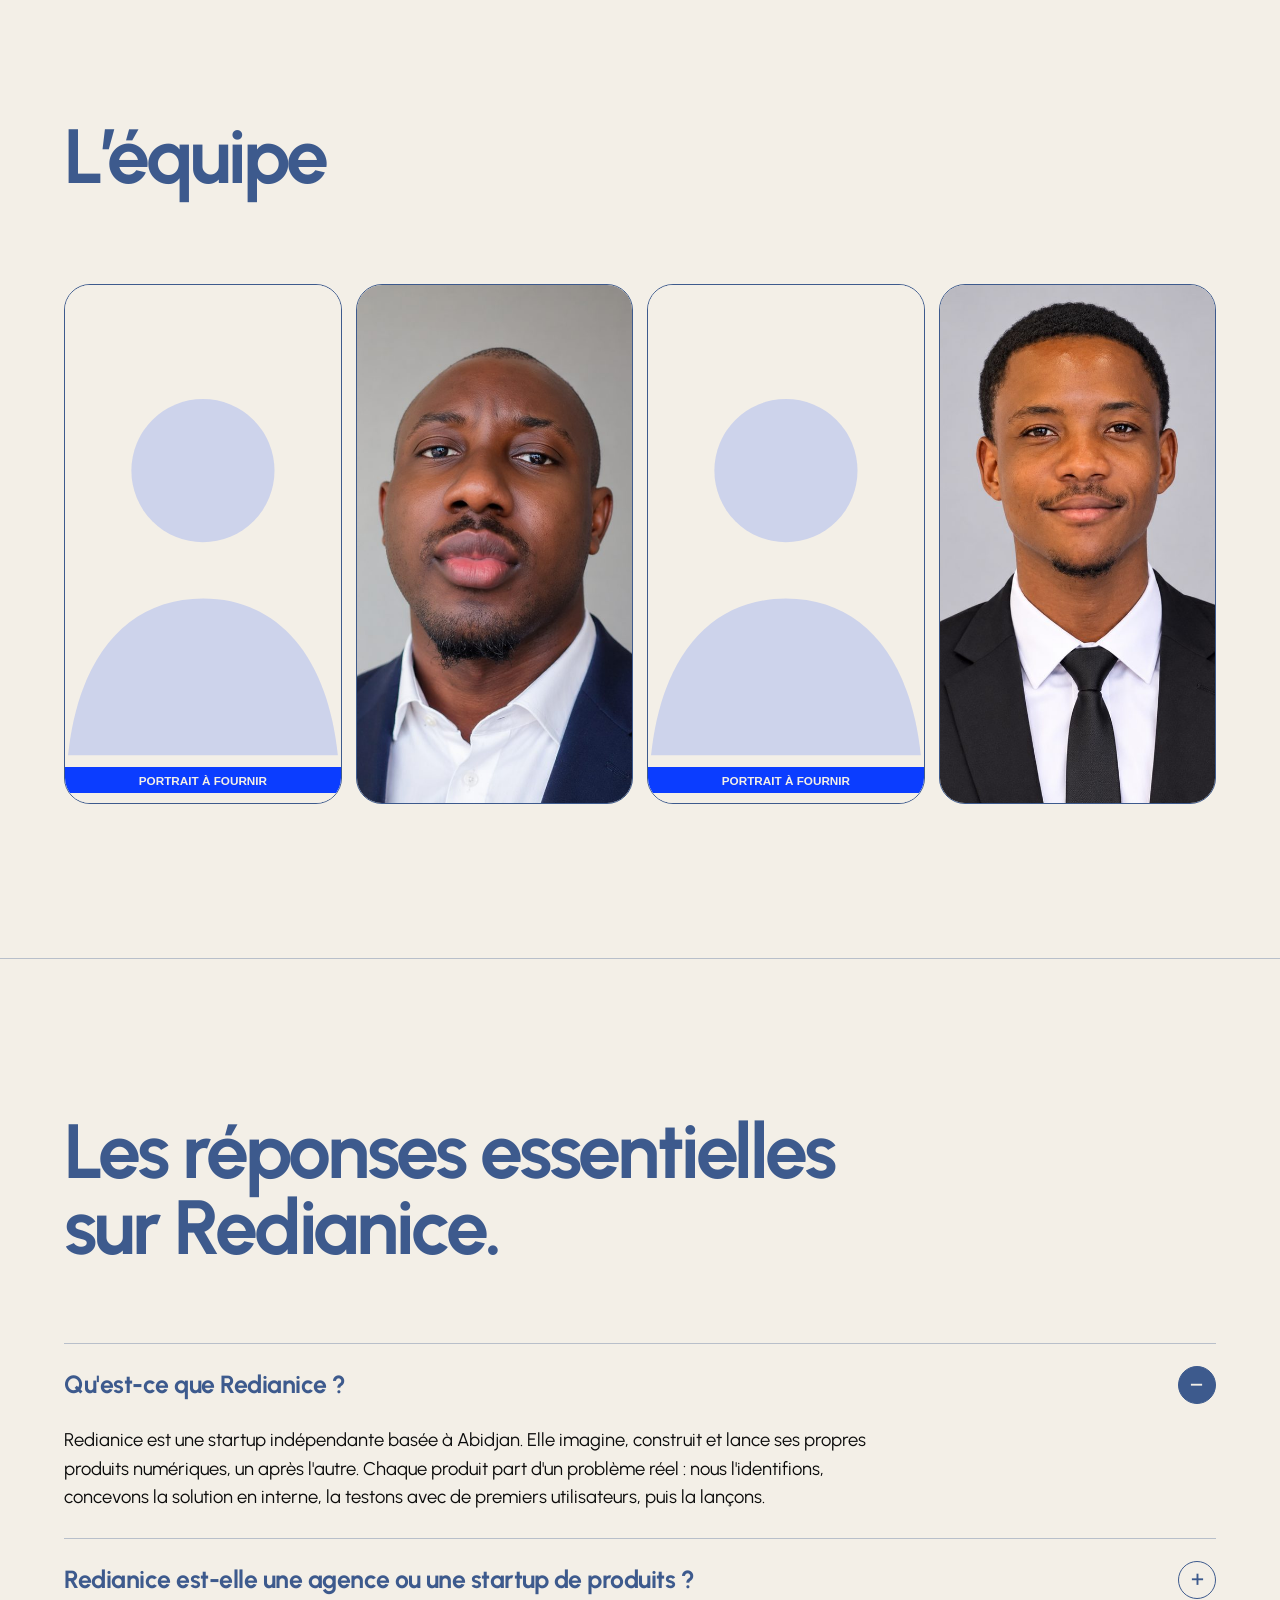
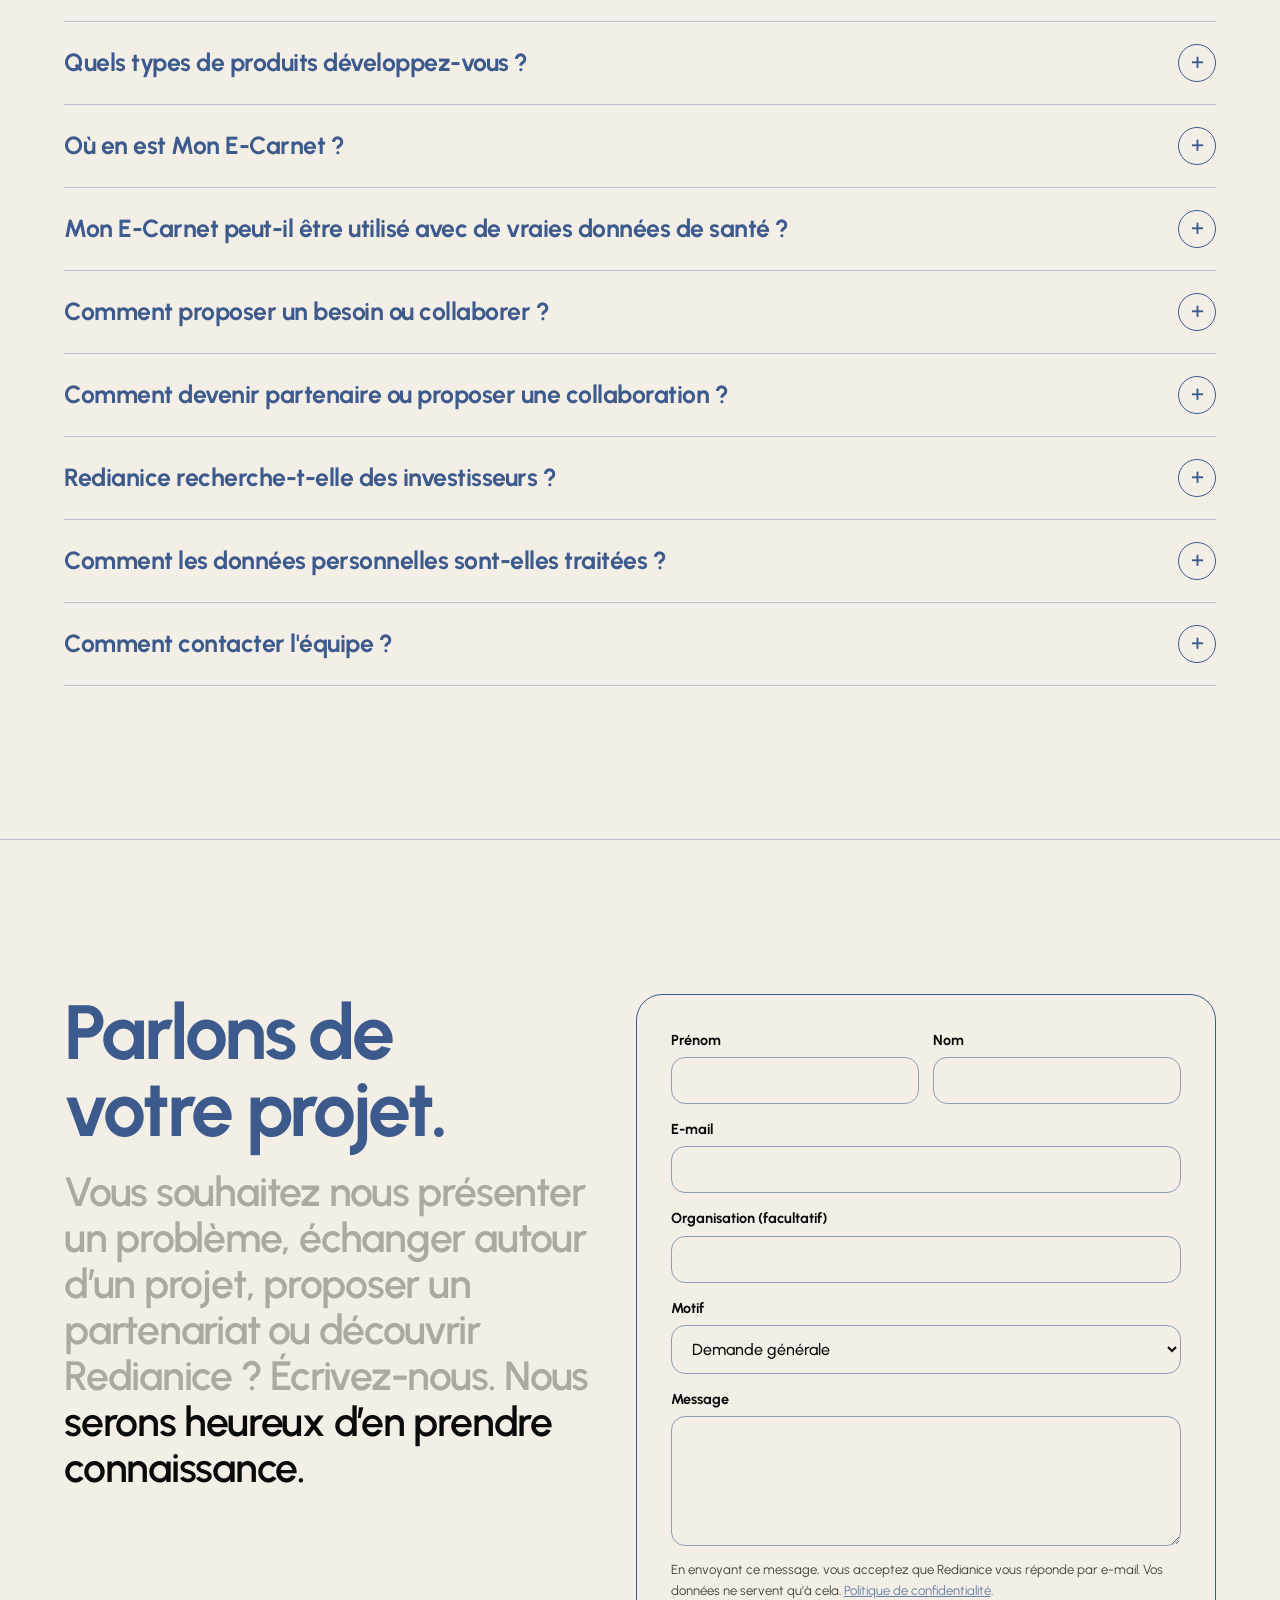
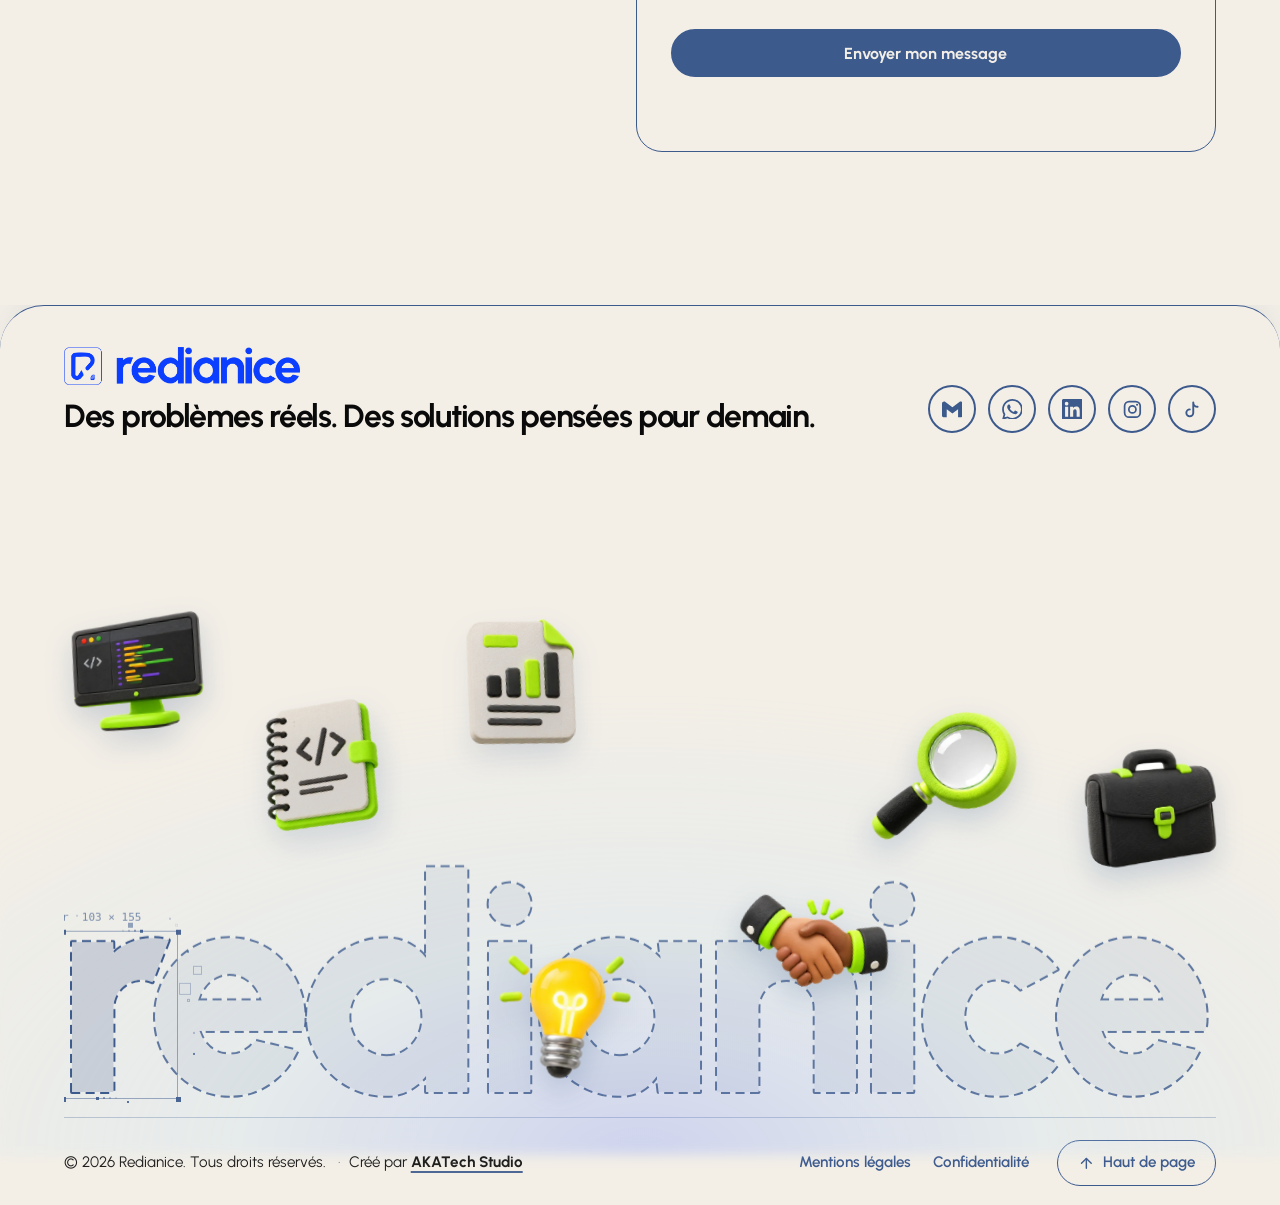
==== commit 4c8a6c4a: "v38" ====
--- a/index.html
+++ b/index.html
@@ -34,19 +34,22 @@
 <link rel="stylesheet" href="css/style.css">
 <script type="application/ld+json">{"@context":"https://schema.org","@graph":[{"@type":"Organization","@id":"https://redianice.vercel.app/#organization","name":"Redianice","url":"https://redianice.vercel.app/","logo":{"@type":"ImageObject","url":"https://redianice.vercel.app/assets/mark.png","width":200,"height":199},"image":"https://redianice.vercel.app/assets/og-image.png","description":"Startup indépendante qui imagine, construit et lance ses propres produits numériques.","email":"redianicegroup@gmail.com","contactPoint":[{"@type":"ContactPoint","contactType":"customer service","email":"redianicegroup@gmail.com","availableLanguage":["French"]}],"founder":[{"@type":"Person","name":"M'Bollo Aka Elvis","jobTitle":"Chief Technology Officer (CTO)","url":"https://akatech.vercel.app"}],"telephone":"+2250566191444","address":{"@type":"PostalAddress","addressLocality":"Abidjan","addressCountry":"CI"},"knowsAbout":["Produits numériques","Conception de produits numériques"]},{"@type":"WebSite","@id":"https://redianice.vercel.app/#website","url":"https://redianice.vercel.app/","name":"Redianice","description":"Basée à Abidjan, Redianice identifie des problèmes concrets, étudie les besoins et développe ses propres produits numériques. Découvrez Mon E-Carnet, son premier produit en phase pilote.","inLanguage":"fr","publisher":{"@id":"https://redianice.vercel.app/#organization"}},{"@type":"WebPage","@id":"https://redianice.vercel.app/#webpage","url":"https://redianice.vercel.app/","name":"Redianice — Des solutions numériques nées de problèmes réels","description":"Basée à Abidjan, Redianice identifie des problèmes concrets, étudie les besoins et développe ses propres produits numériques. Découvrez Mon E-Carnet, son premier produit en phase pilote.","inLanguage":"fr","isPartOf":{"@id":"https://redianice.vercel.app/#website"},"about":{"@id":"https://redianice.vercel.app/#organization"},"primaryImageOfPage":{"@type":"ImageObject","url":"https://redianice.vercel.app/assets/og-image.png","width":1200,"height":630}},{"@type":"FAQPage","mainEntity":[{"@type":"Question","name":"Qu'est-ce que Redianice ?","acceptedAnswer":{"@type":"Answer","text":"Redianice est une startup basée à Abidjan qui imagine et développe ses propres produits numériques à partir de problèmes concrets et de besoins identifiés."}},{"@type":"Question","name":"Redianice est-elle une agence ou une startup de produits ?","acceptedAnswer":{"@type":"Answer","text":"Non. Redianice se concentre sur la création et le développement de ses propres produits. Notre démarche commence par l’identification d’un problème et l’étude de la solution avant sa conception."}},{"@type":"Question","name":"Quels types de produits développez-vous ?","acceptedAnswer":{"@type":"Answer","text":"Des produits numériques simples et utiles, nés de problèmes concrets. Le premier, Mon E-Carnet, est un carnet de santé numérique. Les prochains seront annoncés ici dès qu'ils entreront en phase de test."}},{"@type":"Question","name":"Où en est Mon E-Carnet ?","acceptedAnswer":{"@type":"Answer","text":"Mon E-Carnet est actuellement en phase pilote. Les informations concernant les conditions d’accès et les données utilisées sont précisées sur sa page dédiée."}},{"@type":"Question","name":"Mon E-Carnet peut-il être utilisé avec de vraies données de santé ?","acceptedAnswer":{"@type":"Answer","text":"Les conditions d’utilisation avec des données réelles ne sont pas ouvertes. Consultez la page du produit pour connaître le statut du pilote, les données utilisées et les éventuelles restrictions."}},{"@type":"Question","name":"Comment proposer un besoin ou collaborer ?","acceptedAnswer":{"@type":"Answer","text":"Présentez-nous votre organisation, le besoin observé ou la collaboration envisagée via le formulaire de contact. Nous étudierons les informations transmises."}},{"@type":"Question","name":"Comment devenir partenaire ou proposer une collaboration ?","acceptedAnswer":{"@type":"Answer","text":"Vous pouvez nous contacter pour discuter d’une expertise, d’un partenariat métier, d’un test pilote ou d’une collaboration autour de l’un de nos projets."}},{"@type":"Question","name":"Redianice recherche-t-elle des investisseurs ?","acceptedAnswer":{"@type":"Answer","text":"Nous sommes ouverts aux échanges avec des investisseurs intéressés par nos projets et leur potentiel de développement. Contactez-nous pour demander une présentation."}},{"@type":"Question","name":"Comment les données personnelles sont-elles traitées ?","acceptedAnswer":{"@type":"Answer","text":"Sur ce site, seules les données saisies dans le formulaire de contact sont collectées, uniquement pour vous répondre : voir la politique de confidentialité. Dans Mon E-Carnet, le patient décide qui consulte ses informations et pour combien de temps ; l'application a ses propres textes, en cours de revue."}},{"@type":"Question","name":"Comment contacter l'équipe ?","acceptedAnswer":{"@type":"Answer","text":"Par le formulaire de contact, par e-mail à redianicegroup@gmail.com ou par WhatsApp au +225 05 66 19 14 44. Nous sommes à Abidjan, en Côte d'Ivoire."}}]}]}</script>
 <script>document.documentElement.classList.add('js')</script>
+<link rel="preload" href="/assets/logo-loader.gif" as="image" type="image/gif">
 </head>
 <body>
+<div class="site-loader" id="siteLoader" role="status" aria-label="Chargement de Redianice"><img src="/assets/logo-loader.gif" alt="" width="1024" height="1024" fetchpriority="high"></div>
+
 <svg width="0" height="0" style="position:absolute" aria-hidden="true" focusable="false"><defs><symbol id="i-search" viewBox="0 0 24 24"><circle cx="11" cy="11" r="8"/><path d="m21 21-4.3-4.3"/></symbol><symbol id="i-pencil" viewBox="0 0 24 24"><path d="M21.174 6.812a1 1 0 0 0-3.986-3.987L3.842 16.174a2 2 0 0 0-.5.83l-1.321 4.352a.5.5 0 0 0 .623.622l4.353-1.32a2 2 0 0 0 .83-.497z"/><path d="m15 5 4 4"/></symbol><symbol id="i-flask-conical" viewBox="0 0 24 24"><path d="M10 2v7.527a2 2 0 0 1-.211.896L4.72 20.55a1 1 0 0 0 .9 1.45h12.76a1 1 0 0 0 .9-1.45l-5.069-10.127A2 2 0 0 1 14 9.527V2"/><path d="M8.5 2h7"/><path d="M7 16h10"/></symbol><symbol id="i-rocket" viewBox="0 0 24 24"><path d="M4.5 16.5c-1.5 1.26-2 5-2 5s3.74-.5 5-2c.71-.84.7-2.13-.09-2.91a2.18 2.18 0 0 0-2.91-.09z"/><path d="m12 15-3-3a22 22 0 0 1 2-3.95A12.88 12.88 0 0 1 22 2c0 2.72-.78 7.5-6 11a22.35 22.35 0 0 1-4 2z"/><path d="M9 12H4s.55-3.03 2-4c1.62-1.08 5 0 5 0"/><path d="M12 15v5s3.03-.55 4-2c1.08-1.62 0-5 0-5"/></symbol><symbol id="i-building-2" viewBox="0 0 24 24"><path d="M6 22V4a2 2 0 0 1 2-2h8a2 2 0 0 1 2 2v18Z"/><path d="M6 12H4a2 2 0 0 0-2 2v6a2 2 0 0 0 2 2h2"/><path d="M18 9h2a2 2 0 0 1 2 2v9a2 2 0 0 1-2 2h-2"/><path d="M10 6h4"/><path d="M10 10h4"/><path d="M10 14h4"/><path d="M10 18h4"/></symbol><symbol id="i-trending-up" viewBox="0 0 24 24"><polyline points="22 7 13.5 15.5 8.5 10.5 2 17"/><polyline points="16 7 22 7 22 13"/></symbol><symbol id="i-shield-check" viewBox="0 0 24 24"><path d="M20 13c0 5-3.5 7.5-7.66 8.95a1 1 0 0 1-.67-.01C7.5 20.5 4 18 4 13V6a1 1 0 0 1 1-1c2 0 4.5-1.2 6.24-2.72a1.17 1.17 0 0 1 1.52 0C14.51 3.81 17 5 19 5a1 1 0 0 1 1 1z"/><path d="m9 12 2 2 4-4"/></symbol><symbol id="i-users" viewBox="0 0 24 24"><path d="M16 21v-2a4 4 0 0 0-4-4H6a4 4 0 0 0-4 4v2"/><circle cx="9" cy="7" r="4"/><path d="M22 21v-2a4 4 0 0 0-3-3.87"/><path d="M16 3.13a4 4 0 0 1 0 7.75"/></symbol><symbol id="i-scale" viewBox="0 0 24 24"><path d="m16 16 3-8 3 8c-.87.65-1.92 1-3 1s-2.13-.35-3-1Z"/><path d="m2 16 3-8 3 8c-.87.65-1.92 1-3 1s-2.13-.35-3-1Z"/><path d="M7 21h10"/><path d="M12 3v18"/><path d="M3 7h2c2 0 5-1 7-2 2 1 5 2 7 2h2"/></symbol><symbol id="i-code-xml" viewBox="0 0 24 24"><path d="m18 16 4-4-4-4"/><path d="m6 8-4 4 4 4"/><path d="m14.5 4-5 16"/></symbol><symbol id="i-palette" viewBox="0 0 24 24"><circle cx="13.5" cy="6.5" r=".5" fill="currentColor"/><circle cx="17.5" cy="10.5" r=".5" fill="currentColor"/><circle cx="8.5" cy="7.5" r=".5" fill="currentColor"/><circle cx="6.5" cy="12.5" r=".5" fill="currentColor"/><path d="M12 2C6.5 2 2 6.5 2 12s4.5 10 10 10c.926 0 1.648-.746 1.648-1.688 0-.437-.18-.835-.437-1.125-.29-.289-.438-.652-.438-1.125a1.64 1.64 0 0 1 1.668-1.668h1.996c3.051 0 5.555-2.503 5.555-5.554C21.965 6.012 17.461 2 12 2z"/></symbol><symbol id="i-sparkles" viewBox="0 0 24 24"><path d="M9.937 15.5A2 2 0 0 0 8.5 14.063l-6.135-1.582a.5.5 0 0 1 0-.962L8.5 9.936A2 2 0 0 0 9.937 8.5l1.582-6.135a.5.5 0 0 1 .963 0L14.063 8.5A2 2 0 0 0 15.5 9.937l6.135 1.581a.5.5 0 0 1 0 .964L15.5 14.063a2 2 0 0 0-1.437 1.437l-1.582 6.135a.5.5 0 0 1-.963 0z"/><path d="M20 3v4"/><path d="M22 5h-4"/><path d="M4 17v2"/><path d="M5 18H3"/></symbol><symbol id="i-lightbulb" viewBox="0 0 24 24"><path d="M15 14c.2-1 .7-1.7 1.5-2.5 1-.9 1.5-2.2 1.5-3.5A6 6 0 0 0 6 8c0 1 .2 2.2 1.5 3.5.7.7 1.3 1.5 1.5 2.5"/><path d="M9 18h6"/><path d="M10 22h4"/></symbol><symbol id="i-layout-grid" viewBox="0 0 24 24"><rect width="7" height="7" x="3" y="3" rx="1"/><rect width="7" height="7" x="14" y="3" rx="1"/><rect width="7" height="7" x="14" y="14" rx="1"/><rect width="7" height="7" x="3" y="14" rx="1"/></symbol><symbol id="i-arrow-right" viewBox="0 0 24 24"><path d="M5 12h14"/><path d="m12 5 7 7-7 7"/></symbol><symbol id="i-arrow-up-right" viewBox="0 0 24 24"><path d="M7 7h10v10"/><path d="M7 17 17 7"/></symbol><symbol id="i-chevron-left" viewBox="0 0 24 24"><path d="m15 18-6-6 6-6"/></symbol><symbol id="i-chevron-right" viewBox="0 0 24 24"><path d="m9 18 6-6-6-6"/></symbol><symbol id="i-mail" viewBox="0 0 24 24"><rect width="20" height="16" x="2" y="4" rx="2"/><path d="m22 7-8.97 5.7a1.94 1.94 0 0 1-2.06 0L2 7"/></symbol><symbol id="i-facebook" viewBox="0 0 24 24"><path d="M18 2h-3a5 5 0 0 0-5 5v3H7v4h3v8h4v-8h3l1-4h-4V7a1 1 0 0 1 1-1h3z"/></symbol><symbol id="i-heart-pulse" viewBox="0 0 24 24"><path d="M19 14c1.49-1.46 3-3.21 3-5.5A5.5 5.5 0 0 0 16.5 3c-1.76 0-3 .5-4.5 2-1.5-1.5-2.74-2-4.5-2A5.5 5.5 0 0 0 2 8.5c0 2.3 1.5 4.05 3 5.5l7 7Z"/><path d="M3.22 12H9.5l.5-1 2 4.5 2-7 1.5 3.5h5.27"/></symbol><symbol id="i-qr-code" viewBox="0 0 24 24"><rect width="5" height="5" x="3" y="3" rx="1"/><rect width="5" height="5" x="16" y="3" rx="1"/><rect width="5" height="5" x="3" y="16" rx="1"/><path d="M21 16h-3a2 2 0 0 0-2 2v3"/><path d="M21 21v.01"/><path d="M12 7v3a2 2 0 0 1-2 2H7"/><path d="M3 12h.01"/><path d="M12 3h.01"/><path d="M12 16v.01"/><path d="M16 12h1"/><path d="M21 12v.01"/><path d="M12 21v-1"/></symbol><symbol id="i-file-text" viewBox="0 0 24 24"><path d="M15 2H6a2 2 0 0 0-2 2v16a2 2 0 0 0 2 2h12a2 2 0 0 0 2-2V7Z"/><path d="M14 2v4a2 2 0 0 0 2 2h4"/><path d="M10 9H8"/><path d="M16 13H8"/><path d="M16 17H8"/></symbol><symbol id="i-bell" viewBox="0 0 24 24"><path d="M10.268 21a2 2 0 0 0 3.464 0"/><path d="M3.262 15.326A1 1 0 0 0 4 17h16a1 1 0 0 0 .74-1.673C19.41 13.956 18 12.499 18 8A6 6 0 0 0 6 8c0 4.499-1.411 5.956-2.738 7.326"/></symbol><symbol id="i-smartphone" viewBox="0 0 24 24"><rect width="14" height="20" x="5" y="2" rx="2" ry="2"/><path d="M12 18h.01"/></symbol><symbol id="i-globe" viewBox="0 0 24 24"><circle cx="12" cy="12" r="10"/><path d="M12 2a14.5 14.5 0 0 0 0 20 14.5 14.5 0 0 0 0-20"/><path d="M2 12h20"/></symbol><symbol id="i-chevron-down" viewBox="0 0 24 24"><path d="m6 9 6 6 6-6"/></symbol><symbol id="i-gmail" viewBox="0 0 24 24"><path d="M24 5.457v13.909c0 .904-.732 1.636-1.636 1.636h-3.819V11.73L12 16.64l-6.545-4.91v9.273H1.636A1.636 1.636 0 0 1 0 19.366V5.457c0-2.023 2.309-3.178 3.927-1.964L5.455 4.64 12 9.548l6.545-4.91 1.528-1.145C21.69 2.28 24 3.434 24 5.457z"/></symbol><symbol id="i-whatsapp" viewBox="0 0 24 24"><path d="M17.472 14.382c-.297-.149-1.758-.867-2.03-.967-.273-.099-.471-.148-.67.15-.197.297-.767.966-.94 1.164-.173.199-.347.223-.644.075-.297-.15-1.255-.463-2.39-1.475-.883-.788-1.48-1.761-1.653-2.059-.173-.297-.018-.458.13-.606.134-.133.298-.347.446-.52.149-.174.198-.298.298-.497.099-.198.05-.371-.025-.52-.075-.149-.669-1.612-.916-2.207-.242-.579-.487-.5-.669-.51-.173-.008-.371-.01-.57-.01-.198 0-.52.074-.792.372-.272.297-1.04 1.016-1.04 2.479 0 1.462 1.065 2.875 1.213 3.074.149.198 2.096 3.2 5.077 4.487.709.306 1.262.489 1.694.625.712.227 1.36.195 1.871.118.571-.085 1.758-.719 2.006-1.413.248-.694.248-1.289.173-1.413-.074-.124-.272-.198-.57-.347m-5.421 7.403h-.004a9.87 9.87 0 0 1-5.031-1.378l-.361-.214-3.741.982.998-3.648-.235-.374a9.86 9.86 0 0 1-1.51-5.26c.001-5.45 4.436-9.884 9.888-9.884 2.64 0 5.122 1.03 6.988 2.898a9.825 9.825 0 0 1 2.893 6.994c-.003 5.45-4.437 9.884-9.885 9.884m8.413-18.297A11.815 11.815 0 0 0 12.05 0C5.495 0 .16 5.335.157 11.892c0 2.096.547 4.142 1.588 5.945L.057 24l6.305-1.654a11.882 11.882 0 0 0 5.683 1.448h.005c6.554 0 11.89-5.335 11.893-11.893a11.821 11.821 0 0 0-3.48-8.413Z"/></symbol><symbol id="i-linkedin" viewBox="0 0 24 24"><path d="M20.447 20.452h-3.554v-5.569c0-1.328-.027-3.037-1.852-3.037-1.853 0-2.136 1.445-2.136 2.939v5.667H9.351V9h3.414v1.561h.046c.477-.9 1.637-1.85 3.37-1.85 3.601 0 4.267 2.37 4.267 5.455v6.286zM5.337 7.433c-1.144 0-2.063-.926-2.063-2.065 0-1.138.92-2.063 2.063-2.063 1.14 0 2.064.925 2.064 2.063 0 1.139-.925 2.065-2.064 2.065zm1.782 13.019H3.555V9h3.564v11.452zM22.225 0H1.771C.792 0 0 .774 0 1.729v20.542C0 23.227.792 24 1.771 24h20.451C23.2 24 24 23.227 24 22.271V1.729C24 .774 23.2 0 22.222 0h.003z"/></symbol><symbol id="i-instagram" viewBox="0 0 24 24"><rect x="3" y="3" width="18" height="18" rx="5.2" fill="none" stroke="currentColor" stroke-width="2"/><circle cx="12" cy="12" r="4.1" fill="none" stroke="currentColor" stroke-width="2"/><circle cx="17.4" cy="6.6" r="1.25" fill="currentColor" stroke="none"/></symbol><symbol id="i-tiktok" viewBox="0 0 24 24"><path d="M9 12a4 4 0 1 0 4 4V4a5 5 0 0 0 5 5" fill="none" stroke="currentColor" stroke-width="2.2" stroke-linecap="round" stroke-linejoin="round"/></symbol><symbol id="i-arrow-up" viewBox="0 0 24 24"><path d="m5 12 7-7 7 7"/><path d="M12 19V5"/></symbol></defs></svg>
 <a class="skip" href="#main">Aller au contenu</a>
 <header class="nav nav--sky">
-  <a href="#top" class="pillbar logo" aria-label="Redianice, accueil"><img class="logo__m" src="assets/mark-fonce.png" alt="" width="145" height="145"></a>
+  <a href="#top" class="pillbar logo" aria-label="Redianice, accueil"><img class="logo__m" src="assets/logo-redianice.webp" alt="" width="145" height="145"></a>
   <nav class="nav__links" id="links" aria-label="Navigation principale"><a href="#top">Accueil</a><a href="#apropos">À propos</a><a href="#produits">Produits</a><a href="#investir">Investir</a><a href="#equipe">Équipe</a><a href="#faq">FAQ</a></nav>
   <div class="nav__right">
     <div class="lang notranslate" translate="no"><button class="pillbar lang__btn" id="langBtn" type="button" aria-haspopup="true" aria-expanded="false" aria-controls="langList" aria-label="Langue du site"><svg class="ic" aria-hidden="true"><use href="#i-globe"/></svg><span class="lang__cur">FR</span><svg class="ic" aria-hidden="true"><use href="#i-chevron-down"/></svg></button><ul class="lang__list" id="langList" hidden><li><button type="button" data-lang="fr" lang="fr" aria-current="true">Français<small>FR</small></button></li><li><button type="button" data-lang="en" lang="en" aria-current="false">English<small>EN</small></button></li><li><button type="button" data-lang="ar" lang="ar" aria-current="false">العربية<small>AR</small></button></li><li><button type="button" data-lang="zh-CN" lang="zh" aria-current="false">中文<small>ZH</small></button></li><li><button type="button" data-lang="pt" lang="pt" aria-current="false">Português<small>PT</small></button></li></ul></div>
     <a class="pillbar nav-contact" href="#contact">Contact</a>
   </div>
   <button class="mbtn" id="menuBtn" type="button" aria-expanded="false" aria-controls="menuPanel" aria-label="Menu"><span class="mbtn__slide"><span class="mbtn__state mbtn__state--a"><span class="mbtn__roll"><span>Menu</span><span>Menu</span></span></span><span class="mbtn__state mbtn__state--b"><span class="mbtn__roll"><span>Fermer</span><span>Fermer</span></span></span></span></button>
-  <div class="mpanel" id="menuPanel" inert><nav aria-label="Navigation mobile"><div class="mrow"><div class="mitem"><span class="marrow"><svg class="ic" aria-hidden="true"><use href="#i-arrow-right"/></svg></span><a class="mlink" href="#top">Accueil</a></div></div><div class="mrow"><div class="mitem"><span class="marrow"><svg class="ic" aria-hidden="true"><use href="#i-arrow-right"/></svg></span><a class="mlink" href="#apropos">À propos</a></div></div><div class="mrow"><div class="mitem"><span class="marrow"><svg class="ic" aria-hidden="true"><use href="#i-arrow-right"/></svg></span><a class="mlink" href="#produits">Nos produits</a></div></div><div class="mrow"><div class="mitem"><span class="marrow"><svg class="ic" aria-hidden="true"><use href="#i-arrow-right"/></svg></span><a class="mlink" href="#investir">Investir</a></div></div><div class="mrow"><div class="mitem"><span class="marrow"><svg class="ic" aria-hidden="true"><use href="#i-arrow-right"/></svg></span><a class="mlink" href="#equipe">Équipe</a></div></div><div class="mrow"><div class="mitem"><span class="marrow"><svg class="ic" aria-hidden="true"><use href="#i-arrow-right"/></svg></span><a class="mlink" href="#faq">FAQ</a></div></div><div class="mrow"><div class="mitem"><span class="marrow"><svg class="ic" aria-hidden="true"><use href="#i-arrow-right"/></svg></span><a class="mlink" href="#contact">Contact</a></div></div></nav><div class="mfoot"><div class="mlang notranslate" translate="no"><label class="sr" for="langSel">Langue du site</label><select id="langSel"><option value="fr" lang="fr">Français</option><option value="en" lang="en">English</option><option value="ar" lang="ar">العربية</option><option value="zh-CN" lang="zh">中文</option><option value="pt" lang="pt">Português</option></select></div><div class="msocial"><a class="mfb" href="mailto:redianicegroup@gmail.com" aria-label="Gmail"><svg class="ic ic--fill" aria-hidden="true"><use href="#i-gmail"/></svg></a><a class="mfb" href="https://wa.me/2250566191444" target="_blank" rel="noopener noreferrer" aria-label="WhatsApp"><svg class="ic ic--fill" aria-hidden="true"><use href="#i-whatsapp"/></svg></a><a class="mfb" href="https://www.linkedin.com/company/redianice" target="_blank" rel="noopener noreferrer" aria-label="LinkedIn"><svg class="ic ic--fill" aria-hidden="true"><use href="#i-linkedin"/></svg></a><a class="mfb" href="https://www.instagram.com/redianice" target="_blank" rel="noopener noreferrer" aria-label="Instagram"><svg class="ic ic--fill" aria-hidden="true"><use href="#i-instagram"/></svg></a><a class="mfb" href="https://www.tiktok.com/@redianice" target="_blank" rel="noopener noreferrer" aria-label="TikTok"><svg class="ic ic--fill" aria-hidden="true"><use href="#i-tiktok"/></svg></a></div></div></div>
+  <div class="mpanel" id="menuPanel" inert role="dialog" aria-modal="true" aria-label="Menu principal"><div class="mtop"><div class="mlangs notranslate" translate="no" role="group" aria-label="Langue du site"><button type="button" data-lang="fr" lang="fr" aria-label="Français" aria-current="true">FR</button><button type="button" data-lang="en" lang="en" aria-label="English" aria-current="false">EN</button><button type="button" data-lang="ar" lang="ar" aria-label="العربية" aria-current="false">AR</button><button type="button" data-lang="zh-CN" lang="zh" aria-label="中文" aria-current="false">ZH</button><button type="button" data-lang="pt" lang="pt" aria-label="Português" aria-current="false">PT</button></div><a class="mlogo" href="#top" aria-label="Redianice, accueil"><img src="/assets/logo-redianice.webp" alt="" width="104" height="104"></a><button class="mclose" type="button" aria-label="Fermer le menu"><span class="mclose__t">Fermer</span><span class="mclose__x" aria-hidden="true"><svg viewBox="0 0 24 24"><path d="M18 6 6 18M6 6l12 12"/></svg></span></button></div><nav class="mnav" aria-label="Navigation principale"><div class="mrow"><a class="mlink" href="#apropos"><span class="mlink__t">À propos</span><span class="mlink__dot" aria-hidden="true"></span></a></div><div class="mrow"><a class="mlink" href="#produits"><span class="mlink__t">Projets</span><span class="mlink__dot" aria-hidden="true"></span></a></div><div class="mrow"><a class="mlink" href="#equipe"><span class="mlink__t">Équipe</span><span class="mlink__dot" aria-hidden="true"></span></a></div><div class="mrow"><a class="mlink" href="#contact"><span class="mlink__t">Contact</span><span class="mlink__dot" aria-hidden="true"></span></a></div></nav><div class="mbot"><nav class="msub" aria-label="Liens secondaires"><a href="#investir">Investir</a><a href="#faq">FAQ</a><a href="/mentions-legales/">Mentions légales</a><a href="/confidentialite/">Confidentialité</a></nav><div class="msocial"><a class="mfb" href="mailto:redianicegroup@gmail.com" aria-label="Gmail"><svg class="ic ic--fill" aria-hidden="true"><use href="#i-gmail"/></svg></a><a class="mfb" href="https://wa.me/2250566191444" target="_blank" rel="noopener noreferrer" aria-label="WhatsApp"><svg class="ic ic--fill" aria-hidden="true"><use href="#i-whatsapp"/></svg></a><a class="mfb" href="https://www.linkedin.com/company/redianice" target="_blank" rel="noopener noreferrer" aria-label="LinkedIn"><svg class="ic ic--fill" aria-hidden="true"><use href="#i-linkedin"/></svg></a><a class="mfb" href="https://www.instagram.com/redianice" target="_blank" rel="noopener noreferrer" aria-label="Instagram"><svg class="ic ic--fill" aria-hidden="true"><use href="#i-instagram"/></svg></a><a class="mfb" href="https://www.tiktok.com/@redianice" target="_blank" rel="noopener noreferrer" aria-label="TikTok"><svg class="ic ic--fill" aria-hidden="true"><use href="#i-tiktok"/></svg></a></div></div></div>
 </header>
 
 <main id="main">
@@ -57,7 +60,7 @@
     <h1 id="h1" class="sr"><span translate="no">Redianice</span> : des solutions pour des problèmes concrets.</h1>
     <!-- Filigrane : le même que celui du pied de page (js/footer-fx.js, réglages en tête de ce fichier) -->
     <div class="hero__wm" data-foot-fx data-text="redianice" aria-hidden="true"><canvas class="foot__wm"></canvas></div>
-    <p class="hero__lead"><span translate="no">Redianice</span> est une équipe basée à Abidjan qui observe les réalités du quotidien, identifie des besoins et imagine des produits numériques pour y répondre. De l’étude du marché aux premiers tests, nous construisons des solutions pensées pour les usages d’aujourd’hui.</p>
+    <p class="hero__lead"><span translate="no">Redianice</span> est une équipe basée à Abidjan qui observe les réalités du quotidien, identifie des besoins et imagine des <strong class="hl">produits numériques</strong> pour y répondre. De l’étude du marché aux premiers tests, nous construisons des solutions pensées pour les usages d’aujourd’hui.</p>
     <div class="hero__cta"><a class="pill" href="#produits"><svg class="ic" aria-hidden="true"><use href="#i-layout-grid"/></svg>Découvrir nos projets</a><a class="pill pill--ghost" href="#investir"><svg class="ic" aria-hidden="true"><use href="#i-users"/></svg>Parler d'un partenariat</a></div>
   </div>
 </section>
@@ -76,27 +79,27 @@
 <section class="sec about" id="apropos">
   <div class="about__grid">
     <div class="about__side" aria-hidden="true">
-      <div class="about__logo"><img src="assets/mark-vector.svg" alt="" width="147" height="147"></div>
+      <div class="about__logo"><img src="assets/logo-redianice.webp" alt="" width="147" height="147"></div>
     </div>
     <div class="about__body">
       <div class="about__head" data-side="l">
         <h2 class="h2 h2--big">À propos de <span translate="no">Redianice</span></h2>
-        <p class="statement statement--lead"><span translate="no">Redianice</span> est une initiative indépendante de conception et de développement de produits numériques, née de la volonté commune de quatre personnes aux compétences complémentaires. Issus du droit, du développement informatique et du design graphique, nous partageons une même conviction : la technologie prend tout son sens lorsqu’elle répond à des besoins réels. Basée à Abidjan, <span translate="no">Redianice</span> avance avec une ambition claire : transformer des idées en solutions numériques concrètes.</p>
+        <p class="statement statement--lead"><span translate="no">Redianice</span> est une initiative indépendante de conception et de développement de produits numériques, née de la volonté commune de <strong class="hl">quatre personnes</strong> aux compétences complémentaires. Issus du droit, du développement informatique et du design graphique, nous partageons une même conviction : la technologie prend tout son sens lorsqu’elle répond à des besoins réels. Basée à Abidjan, <span translate="no">Redianice</span> avance avec une ambition claire : transformer des idées en <strong class="hl">solutions numériques</strong> concrètes.</p>
       </div>
 
       <div class="about__blk" id="mission" data-side="r">
         <h3 class="uses__h">Mission</h3>
-        <p class="statement" id="statement">Derrière chaque difficulté se cache un besoin qui mérite d’être compris. Chez Redianice, nous prenons le temps d’observer, d’écouter et de questionner les usages avant d’imaginer une réponse. Le numérique a de la valeur lorsqu’il répond à un besoin réel, facilite une expérience ou améliore une situation concrète.</p>
+        <p class="statement" id="statement">Derrière chaque difficulté se cache <strong class="hl">un besoin</strong> qui mérite d’être compris. Chez Redianice, nous prenons le temps d’observer, d’écouter et de questionner les usages avant d’imaginer une réponse. Le numérique a de la valeur lorsqu’il répond à un besoin réel, facilite une expérience ou améliore une situation concrète.</p>
       </div>
 
       <div class="about__blk" id="vision" data-side="l">
         <h3 class="uses__h">Vision</h3>
-        <p class="statement statement--lead">Devenir un acteur indépendant de la création de produits numériques utiles, en faisant de l’observation des besoins une démarche continue.</p>
+        <p class="statement statement--lead">Devenir un <strong class="hl">acteur indépendant</strong> de la création de produits numériques utiles, en faisant de l’observation des besoins une démarche continue.</p>
       </div>
 
       <div class="about__blk" data-side="r">
         <h3 class="uses__h">De l’observation à la solution.</h3>
-        <p class="statement statement--lead">Une bonne idée ne suffit pas. Pour devenir un produit utile, elle doit répondre à un vrai besoin, trouver son public et pouvoir s’inscrire dans un modèle viable. C’est pourquoi chaque projet suit une démarche progressive.</p>
+        <p class="statement statement--lead">Une bonne idée ne suffit pas. Pour devenir un produit utile, elle doit répondre à un <strong class="hl">vrai besoin</strong>, trouver son public et pouvoir s’inscrire dans un modèle viable. C’est pourquoi chaque projet suit une démarche progressive.</p>
       </div>
     </div>
   </div>
@@ -104,7 +107,7 @@
 
 <section class="sec" id="methode">
   <h2 class="h2 h2--big">Notre méthode</h2>
-  <p class="statement statement--lead">Nous partons d’une difficulté concrète, cherchons à comprendre qui la rencontre et dans quelles circonstances. Nous étudions les besoins, les solutions déjà existantes, les usages et le potentiel économique avant d’engager le développement.</p>
+  <p class="statement statement--lead">Nous partons d’une <strong class="hl">difficulté concrète</strong>, cherchons à comprendre qui la rencontre et dans quelles circonstances. Nous étudions les besoins, les solutions déjà existantes, les usages et le potentiel économique avant d’engager le développement.</p>
 </section>
 
 <section class="sec about about--solo" id="approche">
@@ -122,7 +125,12 @@
   <!-- Le défilement horizontal suit le scroll de la page (js/main.js). Pour ajouter un produit : dupliquer une <article class="pcard">. -->
   <div class="pbleed"><div class="pstage" id="pstage">
     <div class="pscroll" id="ptrack" tabindex="0" role="region" aria-label="Nos produits, faire défiler horizontalement">
-      <article class="pcard"><img src="assets/e-carnet-logo.webp" alt="Logo de Mon E-Carnet" width="640" height="640" loading="lazy" draggable="false"><h3><span translate="no">Mon E-Carnet</span></h3><span class="status">En phase pilote</span><p>Les informations de santé peuvent être dispersées entre plusieurs carnets papier, documents et souvenirs. Mon E-Carnet explore une manière de rassembler ces informations et de mieux contrôler leur partage. C’est le premier produit développé par Redianice et il est actuellement en phase pilote.</p><a class="pill pill--off" role="link" aria-disabled="true" tabindex="-1">Voir le produit<svg class="ic" aria-hidden="true"><use href="#i-arrow-up-right"/></svg></a><p class="pcard__note">Page indisponible pour le moment : Redianice n’est pas encore constituée.</p></article>
+      <!-- Carte E-Carnet : le visuel (assets/e-carnet-visuel.webp, remplaçable par un .gif) est toujours affiché ; au survol (souris), au toucher ou au focus, les détails du projet passent par-dessus. -->
+      <article class="pcard pcard--vis" tabindex="0">
+        <div class="pcard__media"><img src="assets/e-carnet-visuel.webp" alt="Mon E-Carnet : aperçu de l’application, votre santé à portée de main" width="540" height="608" loading="lazy" draggable="false"></div>
+        <span class="pcard__hint" aria-hidden="true"><i></i>Détails</span>
+        <div class="pcard__info"><img src="assets/e-carnet-logo.webp" alt="Logo de Mon E-Carnet" width="640" height="640" loading="lazy" draggable="false"><h3><span translate="no">Mon E-Carnet</span></h3><span class="status">En phase pilote</span><p>Les informations de santé peuvent être dispersées entre plusieurs carnets papier, documents et souvenirs. Mon E-Carnet explore une manière de rassembler ces informations et de mieux contrôler leur partage. C’est le premier produit développé par Redianice et il est actuellement en phase pilote.</p><a class="pill pill--off" role="link" aria-disabled="true" tabindex="-1">Voir le produit<svg class="ic" aria-hidden="true"><use href="#i-arrow-up-right"/></svg></a><p class="pcard__note">Page indisponible pour le moment : Redianice n’est pas encore constituée.</p></div>
+      </article>
       <article class="pcard pcard--soon"><svg class="ic" aria-hidden="true"><use href="#i-sparkles"/></svg><h3>Projet en exploration</h3><p>Nous étudions des besoins et des pistes de solutions. Nous présenterons un nouveau projet lorsqu’il sera suffisamment défini.</p></article>
       <article class="pcard pcard--soon"><svg class="ic" aria-hidden="true"><use href="#i-lightbulb"/></svg><h3>Projet en exploration</h3><p>Nous étudions des besoins et des pistes de solutions. Nous présenterons un nouveau projet lorsqu’il sera suffisamment défini.</p></article>
     </div>
@@ -132,7 +140,7 @@
 
 <section class="sec" id="investir">
   <h2 class="h2 h2--big">Grandir à plusieurs.</h2>
-  <p class="statement statement--lead"><span translate="no">Redianice</span> conçoit, teste et lance ses propres produits numériques. Pour les tester, les lancer et les déployer, nous échangeons avec des entreprises, des établissements, des institutions et des investisseurs.</p>
+  <p class="statement statement--lead"><span translate="no">Redianice</span> conçoit, teste et lance ses <strong class="hl">propres produits</strong> numériques. Pour les tester, les lancer et les déployer, nous échangeons avec des entreprises, des établissements, des institutions et des investisseurs.</p>
   <div class="deals">
     <article class="deal"><div><h3><svg class="ic" aria-hidden="true"><use href="#i-building-2"/></svg>Partenaires et clients pilotes</h3><p>Échangeons sur les besoins du terrain et la possibilité de contribuer à l’évaluation de nos projets, dans un cadre adapté à leur niveau de maturité.</p></div><a class="pill pill--sky" href="#contact" data-motif="partenariat">Proposer un pilote</a></article>
     <article class="deal"><div><h3><svg class="ic" aria-hidden="true"><use href="#i-trending-up"/></svg>Investisseurs</h3><p>Nous sommes ouverts aux échanges avec des investisseurs qui souhaitent découvrir notre démarche, nos produits et leurs perspectives de développement.</p></div><a class="pill pill--sky" href="#contact" data-motif="investissement">Demander la présentation</a></article>
@@ -140,7 +148,7 @@
 </section>
 
 <section class="sec" id="equipe">
-  <h2 class="h2 h2--big">Quatre profils complémentaires.</h2>
+  <h2 class="h2 h2--big">L’équipe</h2>
   <div class="team">
     <article class="card team-card" aria-label="Fondateur &amp; CEO / Responsable juridique">
       <img class="card__photo" src="/assets/team/chef-projet.jpg" data-fallback="/assets/team/portrait-a-fournir.svg" alt="Portrait du Fondateur &amp; CEO / Responsable juridique" width="800" height="1000" loading="lazy" decoding="async">
@@ -174,7 +182,7 @@
   <div class="contact">
     <div>
       <h2 class="h2 h2--big">Parlons de votre projet.</h2>
-      <p class="statement statement--lead">Vous souhaitez nous présenter un problème, échanger autour d’un projet, proposer un partenariat ou découvrir Redianice ? Écrivez-nous. Nous serons heureux d’en prendre connaissance.</p>
+      <p class="statement statement--lead">Vous souhaitez nous présenter un problème, échanger autour d’un projet, proposer un partenariat ou découvrir Redianice ? <strong class="hl">Écrivez-nous</strong>. Nous serons heureux d’en prendre connaissance.</p>
     </div>
     <form class="form" id="form" novalidate>
       <div class="form__row"><label>Prénom<input name="prenom" autocomplete="given-name" required maxlength="80"></label><label>Nom<input name="nom" autocomplete="family-name" required maxlength="80"></label></div>
@@ -205,7 +213,7 @@
     <div class="foot__objs"></div>
   </div>
   <div class="foot__bar">
-    <p>© <span id="y">2026</span> <span translate="no">Redianice</span>. Tous droits réservés.</p>
+    <p>© <span id="y">2026</span> <span translate="no">Redianice</span>. Tous droits réservés. <span class="foot__credit">Créé par <span class="credit-reveal notranslate" translate="no" data-credit-reveal data-logo="/assets/akatech-studio-logo.webp"><a class="credit-reveal__link" href="https://akatech.vercel.app/" target="_blank" rel="noopener noreferrer" aria-label="AKATech Studio, site web (s’ouvre dans un nouvel onglet)">AKATech Studio</a></span></span></p>
     <nav class="foot__legal" aria-label="Informations légales"><a href="/mentions-legales/">Mentions légales</a><a href="/confidentialite/">Confidentialité</a></nav>
     <a class="foot__up" href="#main"><svg class="ic" aria-hidden="true"><use href="#i-arrow-up"/></svg>Haut de page</a>
   </div>
@@ -215,7 +223,10 @@
 <script src="js/vendor/ScrollTrigger.min.js"></script>
 <script src="js/vendor/lenis.min.js"></script>
 <script src="js/main.js"></script>
+<script src="js/highlight.js" defer></script>
+<script src="js/souris.js" defer></script>
 <script src="js/footer-fx.js" defer></script>
+<script src="js/credit-reveal.js" defer></script>
 <script src="js/hero-bg.js" defer></script>
 <script src="js/hero-objets.js" defer></script>
 </body>
--- a/css/style.css
+++ b/css/style.css
@@ -2,12 +2,12 @@
 /* Palette : --paper (blanc cassé) = tous les fonds ; --blue = titres, sous-titres, boutons, liens, icônes et traits ;
    --ink (noir) = texte courant ; titres et sous-titres en --blue (voir le bloc « Titres en bleu, texte en noir » en fin de fichier).
    Boutons et états actifs/survol : inversion des deux couleurs. Pour ajuster, modifier ces deux lignes dans :root. */
-:root{--paper:#f3efe7;--blue:#0b3dff;--ink:#0a0a0a;--line:rgba(11,61,255,.32);--tint:rgba(11,61,255,.07);--pad:clamp(20px,5vw,72px);--ease:cubic-bezier(.16,1,.3,1);--spring:cubic-bezier(.175,.885,.32,1.1);--smooth:cubic-bezier(.76,0,.24,1)}
+:root{--paper:#f3efe7;--blue:#3d5a8d;--ink:#0a0a0a;--line:rgba(61,90,141,.32);--tint:rgba(61,90,141,.07);--pad:clamp(20px,5vw,72px);--ease:cubic-bezier(.16,1,.3,1);--spring:cubic-bezier(.175,.885,.32,1.1);--smooth:cubic-bezier(.76,0,.24,1)}
 *{box-sizing:border-box;margin:0}
 html{font-family:Urbanist,system-ui,sans-serif;color:var(--blue);background:var(--paper);-webkit-text-size-adjust:100%}
 html.lenis,html.lenis body{height:auto}.lenis.lenis-smooth{scroll-behavior:auto!important}
 body{font-size:clamp(1rem,.95rem + .25vw,1.15rem);line-height:1.55;overflow-x:hidden}
-body::before{content:"";position:fixed;inset:8px;border:1px solid rgba(11,61,255,.35);border-radius:6px;pointer-events:none;z-index:30}
+body::before{content:"";position:fixed;inset:8px;border:1px solid rgba(61,90,141,.35);border-radius:6px;pointer-events:none;z-index:30}
 img{max-width:100%;height:auto;display:block}a{color:inherit}
 :focus-visible{outline:3px solid var(--blue);outline-offset:3px;box-shadow:0 0 0 6px var(--paper)}
 .hero :focus-visible,.sec--sky :focus-visible,.form :focus-visible,.nav :focus-visible{outline-color:var(--blue);box-shadow:0 0 0 6px var(--blue)}
@@ -19,7 +19,7 @@
 /* ---------- Navigation ---------- */
 .nav{position:fixed;top:16px;left:20px;right:20px;z-index:40;display:flex;flex-wrap:wrap;align-items:center;justify-content:space-between;gap:8px}
 .pillbar{display:inline-flex;align-items:center;gap:8px;height:42px;padding:0 20px;border:0;border-radius:999px;background:var(--paper);color:var(--blue);font:700 .92rem Urbanist,sans-serif;text-decoration:none;cursor:pointer;transition:background .3s,color .3s,box-shadow .3s;box-shadow:0 0 0 1.5px var(--blue)}
-/* Logo : la marque seule (assets/mark-fonce.png), sans le nom « redianice ». Taille : --logo-h */
+/* Logo : la marque seule (assets/logo-redianice.webp), sans le nom « redianice ». Taille : --logo-h */
 :root{--logo-h:clamp(52px,13vw,64px)}
 .logo{height:var(--logo-h);padding:0;border-radius:0;background:transparent;box-shadow:none}
 .logo img{display:block;height:var(--logo-h);width:auto;background:transparent;transition:transform .35s var(--spring)}.logo:hover img{transform:scale(1.06)}
@@ -28,17 +28,17 @@
 .nav__right{display:flex;align-items:center;gap:8px}
 .nav__links{display:flex;flex-wrap:wrap;gap:2px;padding:4px;border-radius:999px;background:rgba(243,239,231,0.9);-webkit-backdrop-filter:blur(14px);backdrop-filter:blur(14px);box-shadow:0 0 0 1.5px var(--blue)}
 .nav__links a{padding:9px 16px;border-radius:999px;font-weight:600;font-size:.92rem;text-decoration:none;color:var(--blue);transition:background .3s,color .3s}
-.nav__links a:hover{background:rgba(11,61,255,.1)}.nav__links a.is-active{background:var(--blue);color:var(--paper)}
-.mbtn,.mpanel,.lang{display:none}
+.nav__links a:hover{background:rgba(61,90,141,.1)}.nav__links a.is-active{background:var(--blue);color:var(--paper)}
+.mbtn,.lang{display:none}
 
 /* sélecteur de langue (desktop) */
 .lang{position:relative}.js .lang{display:block}
 .lang__btn{gap:6px;padding:0 12px;box-shadow:0 0 0 1.5px var(--blue)}.lang__btn:hover,.lang__btn[aria-expanded=true]{background:var(--blue);color:var(--paper);border-color:var(--blue)}
 .lang__btn .ic{width:1.1em;height:1.1em;vertical-align:0}
-.lang__list{position:absolute;right:0;top:calc(100% + 10px);min-width:176px;margin:0;padding:6px;list-style:none;background:var(--paper);color:var(--blue);border-radius:20px;box-shadow:0 24px 50px -16px rgba(11,61,255,.3),0 0 0 1.5px var(--blue);z-index:5}
+.lang__list{position:absolute;right:0;top:calc(100% + 10px);min-width:176px;margin:0;padding:6px;list-style:none;background:var(--paper);color:var(--blue);border-radius:20px;box-shadow:0 24px 50px -16px rgba(61,90,141,.3),0 0 0 1.5px var(--blue);z-index:5}
 .lang__list[hidden]{display:none}
 .lang__list button{display:flex;align-items:center;justify-content:space-between;gap:16px;width:100%;padding:10px 14px;border:0;border-radius:14px;background:transparent;color:inherit;font:600 .95rem Urbanist,sans-serif;text-align:start;cursor:pointer}
-.lang__list button:hover{background:rgba(11,61,255,.1)}
+.lang__list button:hover{background:rgba(61,90,141,.1)}
 .lang__list button[aria-current=true]{background:var(--blue);color:var(--paper)}
 .lang__list button small{font-weight:700;opacity:.6;font-size:.78rem}
 
@@ -56,7 +56,7 @@
 .hero{position:sticky;top:0;z-index:0;min-height:100svh;display:flex;flex-direction:column;align-items:center;justify-content:center;padding:124px var(--pad) 56px;overflow:hidden;background:var(--paper);color:var(--blue);text-align:center}
 /* Le hero reste fixe : les sections suivantes passent par-dessus, comme un rideau (PC et mobile). Si l'écran est plus court que le hero, main.js recale `top` pour que tout le texte reste lisible. */
 .hero~.sec{position:relative;z-index:1}
-.hero+.sec{border-radius:clamp(22px,4vw,44px) clamp(22px,4vw,44px) 0 0;box-shadow:0 -18px 40px -24px rgba(11,61,255,0.25);border-top:1.5px solid var(--blue)}
+.hero+.sec{border-radius:clamp(22px,4vw,44px) clamp(22px,4vw,44px) 0 0;box-shadow:0 -18px 40px -24px rgba(61,90,141,0.25);border-top:1.5px solid var(--blue)}
 .hero__body{position:relative;z-index:2;max-width:1060px}
 h1{font-size:clamp(2.5rem,7vw,5.6rem);line-height:1;font-weight:600;letter-spacing:-.045em;color:var(--blue);text-wrap:balance}
 h1 .w{display:inline-block;overflow:hidden;vertical-align:top;padding-bottom:.12em}h1 .w>span{display:inline-block}
@@ -116,7 +116,7 @@
 .form{display:grid;gap:14px;background:var(--paper);color:var(--blue);padding:clamp(20px,3vw,34px);border-radius:26px;border:1.5px solid var(--blue)}
 .form__row{display:grid;gap:14px}
 .form label{display:grid;gap:6px;font-weight:700;font-size:.9rem}
-.form input,.form textarea,.form select{font:500 1rem Urbanist,sans-serif;padding:13px 16px;border:1.5px solid rgba(11,61,255,.55);border-radius:14px;background:transparent;color:var(--blue);width:100%}
+.form input,.form textarea,.form select{font:500 1rem Urbanist,sans-serif;padding:13px 16px;border:1.5px solid rgba(61,90,141,.55);border-radius:14px;background:transparent;color:var(--blue);width:100%}
 .form input:focus,.form textarea:focus,.form select:focus{outline:3px solid var(--blue);border-color:var(--blue)}
 .form textarea{resize:vertical;min-height:130px}
 .hp{position:absolute!important;left:-9999px}
@@ -129,9 +129,9 @@
 .crumbs a{text-underline-offset:3px}.crumbs li+li::before{content:"/";margin-right:6px;opacity:.5}
 .doc__hero{display:grid;gap:28px;align-items:center}
 .cs-hero{display:grid;gap:14px;justify-items:start}
-.cs-hero__logo{width:clamp(92px,18vw,140px);height:auto;border-radius:26%;box-shadow:0 30px 60px -36px rgba(11,61,255,0.35)}
+.cs-hero__logo{width:clamp(92px,18vw,140px);height:auto;border-radius:26%;box-shadow:0 30px 60px -36px rgba(61,90,141,0.35)}
 .cs-hero h1{margin:0}.cs-hero .doc__lead{margin:6px 0 10px}
-.doc__hero img{width:min(240px,60vw);border-radius:28px;box-shadow:0 30px 60px -36px rgba(11,61,255,0.35)}
+.doc__hero img{width:min(240px,60vw);border-radius:28px;box-shadow:0 30px 60px -36px rgba(61,90,141,0.35)}
 .doc__lead{font-size:clamp(1.2rem,1rem + 1vw,1.8rem);max-width:28em;margin:18px 0}
 .sec--sky .status{background:transparent;color:var(--blue);border:1.5px solid var(--blue)}
 .doc h2{font-size:clamp(1.6rem,3.4vw,2.6rem);font-weight:700;letter-spacing:-.03em;margin:clamp(48px,8vw,96px) 0 20px}
@@ -144,7 +144,7 @@
 .rows{list-style:none;padding:0;border-top:1px solid var(--line)}
 .rows li{display:grid;gap:4px;padding:22px 0;border-bottom:1px solid var(--line)}.rows h3{font-size:clamp(1.2rem,2.2vw,1.6rem);font-weight:700}.rows p{color:var(--blue)}
 .steps{list-style:none;padding:0;display:grid;gap:12px;margin-top:20px}
-.steps li{padding:22px;border-radius:22px;background:var(--paper);border:1px solid rgba(11,61,255,.32);color:var(--blue)}.steps b{display:block;font-size:1.2rem;margin-bottom:4px;color:var(--blue)}
+.steps li{padding:22px;border-radius:22px;background:var(--paper);border:1px solid rgba(61,90,141,.32);color:var(--blue)}.steps b{display:block;font-size:1.2rem;margin-bottom:4px;color:var(--blue)}
 .doc__cta{margin-top:48px;display:flex;flex-wrap:wrap;gap:10px}
 .doc__note{margin-top:14px;opacity:.8}
 /* Page produit : captures de l'application (défilement horizontal natif) */
@@ -152,7 +152,7 @@
 .doc .shots__note{margin-bottom:6px}
 .shots{display:flex;gap:16px;overflow-x:auto;scroll-snap-type:x mandatory;overscroll-behavior-x:contain;margin:14px calc(-1*var(--pad)) 0;padding:4px var(--pad) 22px;scroll-padding-inline:var(--pad);scrollbar-width:thin;scrollbar-color:var(--blue) transparent}
 .shot{flex:0 0 auto;scroll-snap-align:start;display:flex;flex-direction:column;gap:12px}
-.shot img{height:clamp(340px,52vw,520px);width:auto;max-width:none;border-radius:22px;border:1px solid rgba(11,61,255,.32);background:var(--paper)}
+.shot img{height:clamp(340px,52vw,520px);width:auto;max-width:none;border-radius:22px;border:1px solid rgba(61,90,141,.32);background:var(--paper)}
 .shot figcaption{width:0;min-width:100%;font-size:.95rem;line-height:1.4;color:var(--blue)}
 .shot figcaption b{display:block;color:var(--blue);font-size:1.05rem}
 .shot figcaption small{display:block;margin-top:4px;opacity:.8}
@@ -173,9 +173,9 @@
 .pstage.is-scrub{overflow:hidden}
 .pstage.is-scrub .pscroll{overflow:visible;width:max-content;scroll-snap-type:none;will-change:transform}
 .pcard{flex:0 0 min(86vw,520px);scroll-snap-align:start;display:flex;flex-direction:column;align-items:flex-start;gap:14px;padding:clamp(22px,3vw,34px);border-radius:28px;background:var(--paper);border:1.5px solid var(--blue);color:var(--blue)}
-.pcard img{width:112px;height:112px;border-radius:26px;box-shadow:0 20px 40px -26px rgba(11,61,255,0.4)}
+.pcard img{width:112px;height:112px;border-radius:26px;box-shadow:0 20px 40px -26px rgba(61,90,141,0.4)}
 .pcard h3{font-size:clamp(1.6rem,3vw,2.3rem);font-weight:700;letter-spacing:-.03em;line-height:1}.pcard p{max-width:30em;color:var(--blue)}.pcard .pill{margin-top:auto}
-.pcard--soon{background:transparent;border:2px dashed rgba(11,61,255,.55);justify-content:center}.pcard--soon .ic{width:40px;height:40px;color:var(--blue)}
+.pcard--soon{background:transparent;border:2px dashed rgba(61,90,141,.55);justify-content:center}.pcard--soon .ic{width:40px;height:40px;color:var(--blue)}
 
 @media(min-width:760px){
   .flow{grid-template-columns:repeat(4,1fr)}.flow li{margin-left:-1px}
@@ -188,35 +188,18 @@
 @media(min-width:900px){.nav{display:grid;grid-template-columns:1fr auto 1fr}.nav__right{justify-self:end}.logo{justify-self:start}}
 @media(min-width:900px) and (max-width:1099px){.nav__links a{padding:9px 11px;font-size:.88rem}}
 @media(max-width:899px){
-.js .nav__links,.js .nav__right{display:none}.js .mbtn{display:block}.js .mpanel{display:flex}
+.js .nav__links,.js .nav__right{display:none}.js .mbtn{display:block}
 .mbtn{position:absolute;z-index:3;top:calc((var(--logo-h) - 42px) / 2);right:0;width:104px;height:42px;padding:0;border:0;border-radius:999px;overflow:hidden;background:transparent;cursor:pointer}
 .mbtn__slide,.mbtn__state,.mbtn__roll{display:block}
 .mbtn__slide{height:200%;transition:transform .6s var(--spring)}.mbtn[aria-expanded=true] .mbtn__slide{transform:translateY(-50%)}
 .mbtn__state{height:50%;overflow:hidden}.mbtn__roll{height:200%;transition:transform .4s var(--ease)}.mbtn:hover .mbtn__roll{transform:translateY(-50%)}
 .mbtn__roll span{display:flex;height:50%;align-items:center;justify-content:center;font:700 .95rem Urbanist,sans-serif}
 .mbtn__state--a span{background:transparent;color:var(--blue)}.mbtn__state--b span{background:var(--blue);color:var(--paper)}
-.mpanel{position:absolute;z-index:2;top:0;right:0;width:104px;height:42px;border-radius:21px;overflow:hidden;background:transparent;flex-direction:column;padding:0 0 0 28px;transition:width .6s var(--spring),height .6s var(--spring),border-radius .6s var(--spring),box-shadow .6s,background 0s .6s}
-.mpanel.is-open{background:var(--paper);transition:width .6s var(--spring),height .6s var(--spring),border-radius .6s var(--spring),box-shadow .6s,background 0s;width:calc(100vw - 40px);height:min(88svh,640px);padding-top:64px;padding-bottom:22px;overflow-x:hidden;overflow-y:auto;border-radius:26px;box-shadow:0 30px 60px -20px rgba(11,61,255,.35),0 0 0 1.5px var(--blue)}
-.mpanel>nav{margin-top:auto}
-.mrow{perspective:120px;perspective-origin:bottom;margin-bottom:-4px}
-.mitem{display:flex;align-items:center;gap:0;opacity:0;transform:rotateX(90deg) translateY(40px);transform-origin:bottom;transition:transform .3s var(--smooth),opacity .3s}
-.mpanel.is-visible .mitem{opacity:1;transform:none;transition:transform .6s var(--spring),opacity .5s}
-.mlink{color:var(--blue);text-decoration:none;font-size:clamp(1.9rem,9vw,2.7rem);font-weight:700;letter-spacing:-.03em;line-height:1.2}.mlink:hover,.mlink.is-active{color:var(--blue);text-decoration:underline;text-decoration-thickness:3px;text-underline-offset:.14em}
-.marrow{width:0;height:28px;overflow:hidden;color:var(--blue);transition:width .4s var(--spring)}.mitem:hover .marrow,.mitem:focus-within .marrow,.mlink.is-active~.marrow{width:44px}
-.mfoot{display:grid;gap:16px;margin:22px 20px auto 0;justify-items:start}
-.mfoot>*{opacity:0;transform:translateY(20px);transition:transform .3s var(--smooth),opacity .3s}
-.mpanel.is-visible .mfoot>*{opacity:1;transform:none;transition:transform .5s var(--spring),opacity .5s}
-.mlang{position:relative}
-.mlang select{appearance:none;-webkit-appearance:none;min-width:170px;height:44px;padding:0 42px 0 18px;border-radius:999px;border:1.5px solid rgba(11,61,255,.55);color:var(--blue);font:700 .95rem Urbanist,sans-serif;cursor:pointer;background:transparent url("data:image/svg+xml,%3Csvg xmlns='http://www.w3.org/2000/svg' viewBox='0 0 24 24' fill='none' stroke='%230b3dff' stroke-width='2.4' stroke-linecap='round' stroke-linejoin='round'%3E%3Cpath d='m6 9 6 6 6-6'/%3E%3C/svg%3E") no-repeat right 14px center/18px}
-.mlang select option{color:var(--blue);background:var(--paper)}
-.msocial{display:flex;align-items:center;gap:12px;flex-wrap:wrap}
-.mfb{display:grid;place-items:center;width:44px;height:44px;border-radius:50%;border:1.5px solid rgba(11,61,255,.55);color:var(--blue)}.mfb:hover{background:var(--blue);color:var(--paper);border-color:var(--blue)}
-.mfb .ic{width:22px;height:22px;vertical-align:0}
-.msocial a:not(.mfb){color:var(--blue);font-weight:600;word-break:break-all;display:inline-flex;align-items:center;gap:8px}
+
 }
 @media(max-width:759px){
 .team{display:block}
-.card{position:sticky;top:calc(92px + var(--i,0)*44px);margin-bottom:16px;box-shadow:0 -12px 30px -18px rgba(11,61,255,0.35);border:1.5px solid var(--blue)}
+.card{position:sticky;top:calc(92px + var(--i,0)*44px);margin-bottom:16px;box-shadow:0 -12px 30px -18px rgba(61,90,141,0.35);border:1.5px solid var(--blue)}
 .card:nth-child(1){--i:0}.card:nth-child(2){--i:1}.card:nth-child(3){--i:2}.card:nth-child(4){--i:3}
 }
 
@@ -232,7 +215,6 @@
 .card__idx{display:flex;align-items:center;gap:8px;background:rgba(243,239,231,.92);border:1.5px solid var(--blue)}.card a .ic{margin-left:6px}
 .rows h3{display:flex;align-items:center;gap:10px}.rows h3 .ic{color:var(--blue);width:1.2em;height:1.2em}
 .mail .ic{width:.9em;height:.9em;margin-right:8px;vertical-align:-.1em}
-.marrow .ic{width:28px;height:28px;vertical-align:0}
 
 /* ---------- Langues à écriture de droite à gauche (traduction navigateur) ---------- */
 html.translated-rtl :is(p,h1,h2,h3,li,summary,.statement){unicode-bidi:plaintext}
@@ -248,7 +230,7 @@
 .hiw__svg text{font-family:Urbanist,system-ui,sans-serif}
 .hiw__pause{min-height:40px;padding:0 18px;font-size:.9rem}
 .hiw__list{list-style:none;padding:0;display:grid;gap:10px}
-.hiw__list li{display:flex;gap:14px;align-items:flex-start;padding:16px 18px;border-radius:20px;border:1.5px solid rgba(11,61,255,.32)}
+.hiw__list li{display:flex;gap:14px;align-items:flex-start;padding:16px 18px;border-radius:20px;border:1.5px solid rgba(61,90,141,.32)}
 .hiw__n{flex:none;display:grid;place-items:center;width:34px;height:34px;border-radius:50%;background:var(--paper);color:var(--blue);font-weight:800;border:1.5px solid var(--blue)}
 .hiw__list b{display:block;font-size:1.15rem;color:var(--blue);margin-bottom:2px}
 .hiw__list p{margin:0;color:var(--blue);font-size:.97rem;line-height:1.4}
@@ -305,15 +287,15 @@
 .hiw.is-play .k43{animation-name:k43}
 .hiw.is-play .k44{animation-name:k44}
 .hiw.is-play .k45{animation-name:k45}
-@keyframes hl1{0%,19%{opacity:1;background:var(--tint);border-color:var(--blue)}20%,100%{opacity:.5;background:transparent;border-color:rgba(11,61,255,.32)}}
+@keyframes hl1{0%,19%{opacity:1;background:var(--tint);border-color:var(--blue)}20%,100%{opacity:.5;background:transparent;border-color:rgba(61,90,141,.32)}}
 .hiw.is-play .hiw__list li:nth-child(1){animation-name:hl1}
-@keyframes hl2{0%,20%,40%,100%{opacity:.5;background:transparent;border-color:rgba(11,61,255,.32)}21%,39%{opacity:1;background:var(--tint);border-color:var(--blue)}}
+@keyframes hl2{0%,20%,40%,100%{opacity:.5;background:transparent;border-color:rgba(61,90,141,.32)}21%,39%{opacity:1;background:var(--tint);border-color:var(--blue)}}
 .hiw.is-play .hiw__list li:nth-child(2){animation-name:hl2}
-@keyframes hl3{0%,40%,60%,100%{opacity:.5;background:transparent;border-color:rgba(11,61,255,.32)}41%,59%{opacity:1;background:var(--tint);border-color:var(--blue)}}
+@keyframes hl3{0%,40%,60%,100%{opacity:.5;background:transparent;border-color:rgba(61,90,141,.32)}41%,59%{opacity:1;background:var(--tint);border-color:var(--blue)}}
 .hiw.is-play .hiw__list li:nth-child(3){animation-name:hl3}
-@keyframes hl4{0%,60%,80%,100%{opacity:.5;background:transparent;border-color:rgba(11,61,255,.32)}61%,79%{opacity:1;background:var(--tint);border-color:var(--blue)}}
+@keyframes hl4{0%,60%,80%,100%{opacity:.5;background:transparent;border-color:rgba(61,90,141,.32)}61%,79%{opacity:1;background:var(--tint);border-color:var(--blue)}}
 .hiw.is-play .hiw__list li:nth-child(4){animation-name:hl4}
-@keyframes hl5{0%,80%,100%,100%{opacity:.5;background:transparent;border-color:rgba(11,61,255,.32)}81%,99%{opacity:1;background:var(--tint);border-color:var(--blue)}}
+@keyframes hl5{0%,80%,100%,100%{opacity:.5;background:transparent;border-color:rgba(61,90,141,.32)}81%,99%{opacity:1;background:var(--tint);border-color:var(--blue)}}
 .hiw.is-play .hiw__list li:nth-child(5){animation-name:hl5}
 @keyframes k1{0%,19.5%,100%{opacity:0}1.2%,18.3%{opacity:1}}
 @keyframes k2{0%,1%,19.9%,100%{opacity:0;transform:scale(.2)}3%,19.5%{opacity:1;transform:scale(1)}}
@@ -333,8 +315,8 @@
 @keyframes k16{0%,27%,46.9%,100%{opacity:0;transform:scale(.2)}29%,46.5%{opacity:1;transform:scale(1)}}
 @keyframes k17{0%,46.5%,60.5%,100%{opacity:0}47.7%,59.3%{opacity:1}}
 @keyframes k18{0%,47%,60.9%,100%{opacity:0;transform:translateY(8px)}48.5%,60.5%{opacity:1;transform:translateY(0)}}
-@keyframes k19{0%,49.5%,60.9%,100%{fill:rgba(11,61,255,.28)}50.5%,60.5%{fill:var(--blue)}}
-@keyframes k20{0%,51.5%,60.9%,100%{fill:rgba(11,61,255,.28)}52.5%,60.5%{fill:var(--blue)}}
+@keyframes k19{0%,49.5%,60.9%,100%{fill:rgba(61,90,141,.28)}50.5%,60.5%{fill:var(--blue)}}
+@keyframes k20{0%,51.5%,60.9%,100%{fill:rgba(61,90,141,.28)}52.5%,60.5%{fill:var(--blue)}}
 @keyframes k21{0%,49.5%,60.9%,100%{transform:translateX(-14px)}50.5%,60.5%{transform:translateX(0)}}
 @keyframes k22{0%,51.5%,60.9%,100%{transform:translateX(-14px)}52.5%,60.5%{transform:translateX(0)}}
 @keyframes k23{0%,54%,56.6%,100%{transform:scale(1)}54.8%{transform:scale(.92)}55.6%{transform:scale(1.04)}}
@@ -392,7 +374,7 @@
 
 /* ================= Fiches équipe ================= */
 .tp-hero__grid{display:grid;gap:clamp(24px,5vw,64px);align-items:center;margin-top:clamp(20px,4vw,40px)}
-.tp-portrait{position:relative;margin:0;width:100%;max-width:440px;aspect-ratio:4/5;border-radius:32px;overflow:hidden;background:var(--paper);box-shadow:0 40px 80px -48px rgba(11,61,255,0.38);clip-path:inset(0 round 32px);transition:clip-path 1.1s var(--ease);border:1.5px solid var(--blue)}
+.tp-portrait{position:relative;margin:0;width:100%;max-width:440px;aspect-ratio:4/5;border-radius:32px;overflow:hidden;background:var(--paper);box-shadow:0 40px 80px -48px rgba(61,90,141,0.38);clip-path:inset(0 round 32px);transition:clip-path 1.1s var(--ease);border:1.5px solid var(--blue)}
 html.js .tp-portrait:not(.in){clip-path:inset(100% 0 0 0 round 32px)}
 .tp-portrait img{width:100%;height:100%;object-fit:cover;object-position:50% 20%;transform:scale(1.02);transition:transform 1.4s var(--ease)}
 .tp-portrait:hover img{transform:scale(1.06)}
@@ -404,7 +386,7 @@
 .tp-actions{display:flex;flex-wrap:wrap;gap:12px;margin-top:24px}
 @media(min-width:900px){.tp-hero__grid{grid-template-columns:minmax(0,420px) 1fr}}
 .tl{list-style:none;padding:0;margin:8px 0 0;position:relative;display:grid;gap:24px;max-width:46em}
-.tl::before{content:"";position:absolute;left:11px;top:8px;bottom:8px;width:2px;background:linear-gradient(var(--blue),rgba(11,61,255,.15))}
+.tl::before{content:"";position:absolute;left:11px;top:8px;bottom:8px;width:2px;background:linear-gradient(var(--blue),rgba(61,90,141,.15))}
 .tl li{position:relative;padding-left:46px}
 .tl li::before{content:"";position:absolute;left:3px;top:3px;width:18px;height:18px;border-radius:50%;background:var(--paper);border:3px solid var(--blue)}
 .tl b{display:block;color:var(--blue);font-size:1.1rem;line-height:1.25}.tl p{margin:4px 0 0}
@@ -442,7 +424,7 @@
 .lb{border:0;padding:0;background:transparent;max-width:none;max-height:none;width:100%;height:100%;color:var(--blue)}
 .lb::backdrop{background:rgba(243,239,231,.95);-webkit-backdrop-filter:blur(10px);backdrop-filter:blur(10px)}
 .lb__in{position:relative;height:100%;display:flex;flex-direction:column;align-items:center;justify-content:center;gap:14px;padding:clamp(56px,8vw,72px) clamp(14px,4vw,48px) clamp(20px,4vw,40px)}
-.lb__img{display:block;max-width:min(100%,540px);max-height:calc(100dvh - 210px);width:auto;height:auto;border-radius:22px;box-shadow:0 40px 100px -40px rgba(11,61,255,.4);touch-action:pan-y}
+.lb__img{display:block;max-width:min(100%,540px);max-height:calc(100dvh - 210px);width:auto;height:auto;border-radius:22px;box-shadow:0 40px 100px -40px rgba(61,90,141,.4);touch-action:pan-y}
 .lb__cap{max-width:34em;text-align:center;font-size:.98rem;line-height:1.4;color:var(--blue)}.lb__cap b{display:block;color:var(--blue);font-size:1.1rem}.lb__cap small{display:block;color:var(--blue);margin-top:2px}
 .lb__count{margin:0;color:var(--blue);font-weight:700;font-variant-numeric:tabular-nums}
 .lb button{position:absolute;width:48px;height:48px;border-radius:50%;border:1.5px solid var(--blue);background:rgba(243,239,231,.9);color:var(--blue);display:grid;place-items:center;cursor:pointer;transition:background .25s,color .25s}
@@ -459,10 +441,10 @@
 .tp-facts li{padding:8px 14px;border-radius:999px;background:transparent;color:var(--blue);font-weight:700;font-size:.92rem;border:1.5px solid var(--line)}
 .tl time{display:block;margin-bottom:2px;color:var(--blue);font-weight:700;font-size:.78rem;letter-spacing:.1em;text-transform:uppercase}
 .tp-work{list-style:none;padding:0;margin:8px 0 0;display:grid;gap:12px;max-width:46em}
-.tp-work li{padding:18px 20px;border-radius:22px;border:1.5px solid rgba(11,61,255,.32);transition:background .3s}
+.tp-work li{padding:18px 20px;border-radius:22px;border:1.5px solid rgba(61,90,141,.32);transition:background .3s}
 .tp-work li:hover{background:var(--tint)}
 .tp-work b{display:block;margin-bottom:4px;color:var(--blue);font-size:1.15rem}.tp-work p{margin:0;max-width:none}
-.tp-feature{display:grid;max-width:46em;margin:8px 0 14px;border-radius:26px;overflow:hidden;border:1.5px solid rgba(11,61,255,.32);background:var(--tint);color:inherit;text-decoration:none;transition:border-color .3s,transform .5s var(--ease)}
+.tp-feature{display:grid;max-width:46em;margin:8px 0 14px;border-radius:26px;overflow:hidden;border:1.5px solid rgba(61,90,141,.32);background:var(--tint);color:inherit;text-decoration:none;transition:border-color .3s,transform .5s var(--ease)}
 .tp-feature__img{display:grid;place-items:center;overflow:hidden;aspect-ratio:16/9;padding:18px;background:var(--tint)}
 .tp-feature__img img{width:auto;height:100%;max-width:100%;max-height:170px;object-fit:contain;transition:transform 1.1s var(--ease)}
 .tp-feature__body{display:grid;gap:8px;align-content:center;padding:20px 22px;color:var(--blue)}
@@ -498,7 +480,6 @@
 @keyframes gv-reveal{from{opacity:0}to{opacity:1}}
 @media(prefers-reduced-motion:reduce){.gv__caption,.gv__title{animation:none}.gv__reel{transition:none}}
 
-
 /* ================= Hero : objets 3D (rebond + parallaxe au scroll) =================
    Les objets sont dans un calque au-dessus du hero mais SOUS les sections : en défilant, la section Mission les recouvre.
    Position : --x / --y (bureau), --mx / --my (mobile) ; taille : --k (facteur) ; --speed / --spin lus par js/hero-objets.js */
@@ -506,7 +487,7 @@
 .hero-objs{position:absolute;left:0;right:0;top:0;height:var(--hero-h,100svh);z-index:1;pointer-events:none;overflow-x:clip}
 .hobj{position:absolute;left:var(--x);top:var(--y);width:calc(clamp(80px,min(12.5vw,19svh),196px)*var(--k,1));will-change:transform}
 .hobj__v{display:block}
-.hobj img{display:block;width:100%;height:auto;transform:rotate(var(--r,0deg));filter:drop-shadow(0 16px 18px rgba(11,61,255,.2));animation:hobj-bob var(--dur,5.5s) ease-in-out var(--del,0s) infinite alternate}
+.hobj img{display:block;width:100%;height:auto;transform:rotate(var(--r,0deg));filter:drop-shadow(0 16px 18px rgba(61,90,141,.2));animation:hobj-bob var(--dur,5.5s) ease-in-out var(--del,0s) infinite alternate}
 @keyframes hobj-bob{0%{translate:0 -8px;rotate:-2.5deg}100%{translate:0 10px;rotate:2.5deg}}
 @media(max-width:700px){
 .hobj{left:var(--mx,var(--x));top:var(--my,var(--y));width:calc(clamp(64px,23vw,118px)*var(--k,1))}
@@ -528,9 +509,9 @@
 .foot__wm{position:absolute;inset:0;width:100%;height:100%;display:block}
 .foot__objs{position:absolute;inset:0;pointer-events:none}
 .foot__obj{position:absolute;left:0;top:0;pointer-events:auto;touch-action:none;cursor:grab;-webkit-user-select:none;user-select:none;-webkit-touch-callout:none;will-change:transform}
-.foot__obj img{display:block;width:100%;height:auto;pointer-events:none;-webkit-user-drag:none;filter:drop-shadow(0 12px 14px rgba(11,61,255,.22));animation:fobj-bob var(--dur,6s) ease-in-out var(--del,0s) infinite alternate;transition:filter .3s}
+.foot__obj img{display:block;width:100%;height:auto;pointer-events:none;-webkit-user-drag:none;filter:drop-shadow(0 12px 14px rgba(61,90,141,.22));animation:fobj-bob var(--dur,6s) ease-in-out var(--del,0s) infinite alternate;transition:filter .3s}
 .foot__obj.is-drag{cursor:grabbing;z-index:5}
-.foot__obj.is-drag img{animation-play-state:paused;filter:drop-shadow(0 24px 22px rgba(11,61,255,.32))}
+.foot__obj.is-drag img{animation-play-state:paused;filter:drop-shadow(0 24px 22px rgba(61,90,141,.32))}
 @keyframes fobj-bob{0%{translate:0 -5px;rotate:-2deg}100%{translate:0 6px;rotate:2deg}}
 .foot__bar{display:flex;flex-wrap:wrap;align-items:center;justify-content:space-between;gap:16px 28px;padding-top:24px;border-top:1px solid var(--line)}
 .foot__legal{display:flex;flex-wrap:wrap;gap:6px 22px}.foot__legal a{font-weight:600;text-decoration:none}.foot__legal a:hover{text-decoration:underline;text-underline-offset:4px}
@@ -586,7 +567,7 @@
    Des objets suivent le curseur (ou le doigt) dans l'en-tête de la fiche. Effet de plinch_image.html, objets du rôle du membre. */
 .trail{position:absolute;inset:0;z-index:6;overflow:hidden;pointer-events:none;perspective:1000px;--trail-size:170px}
 .trail__img{position:absolute;top:0;left:0;width:var(--trail-size);aspect-ratio:1;opacity:0;pointer-events:none;will-change:transform}
-.trail__img img{display:block;width:100%;height:100%;object-fit:contain;filter:drop-shadow(0 14px 16px rgba(11,61,255,.22))}
+.trail__img img{display:block;width:100%;height:100%;object-fit:contain;filter:drop-shadow(0 14px 16px rgba(61,90,141,.22))}
 @media(max-width:700px){.trail{--trail-size:112px}}
 
 /* ---------- V18 : réalisations (pages perso), détails repliables (page produit) ---------- */
@@ -690,7 +671,7 @@
 @media(prefers-reduced-motion:reduce){.nav,.nav.is-away{transition:none}}
 
 /* ---------- 3) Pied de page ---------- */
-.foot{border-radius:clamp(22px,4vw,44px) clamp(22px,4vw,44px) 0 0;box-shadow:0 -18px 40px -24px rgba(11,61,255,.25);padding-top:clamp(56px,8vw,104px)}
+.foot{border-radius:clamp(22px,4vw,44px) clamp(22px,4vw,44px) 0 0;box-shadow:0 -18px 40px -24px rgba(61,90,141,.25);padding-top:clamp(56px,8vw,104px)}
 .foot__main{gap:clamp(24px,4vw,44px)}
 .foot__logo img{height:clamp(30px,3.4vw,38px)}
 /* Slogan en noir */
@@ -698,7 +679,7 @@
 /* Icônes : cercles plus larges, soulèvement au survol */
 .foot__social{gap:12px;margin-top:clamp(22px,3vw,32px);flex-wrap:wrap}
 .foot .pill--icon{width:48px;min-height:48px;padding:0;transition:transform .4s var(--ease),background .25s,color .25s,border-color .25s,box-shadow .4s var(--ease)}
-.foot .pill--icon:hover{transform:translateY(-4px);box-shadow:0 14px 22px -12px rgba(11,61,255,.55)}
+.foot .pill--icon:hover{transform:translateY(-4px);box-shadow:0 14px 22px -12px rgba(61,90,141,.55)}
 /* Scène du filigrane : halo bleu discret du hero derrière le mot */
 .foot__stage::before{content:"";position:absolute;left:-6%;right:-6%;bottom:-8%;height:78%;pointer-events:none;background:radial-gradient(70% 90% at 50% 100%,rgba(123,151,255,.3) 0%,rgba(180,220,255,.2) 45%,rgba(246,248,255,0) 100%);filter:blur(6px)}
 /* Barre du bas : copyright en haut, puis liens légaux et « Haut de page » sur la même ligne */
@@ -743,3 +724,236 @@
   .foot__bar{gap:8px 18px;padding-top:12px}
   .foot__bar>p{font-size:.88rem}
 }
+
+/* ================= V34 : carte « Mon E-Carnet » = visuel ; survol / toucher = détails du projet =================
+   Le visuel (assets/e-carnet-visuel.webp, ou un .gif du même nom de base) reste affiché en plein cadre.
+   Au survol (souris), au toucher (téléphone) ou au focus (clavier), un panneau passe par-dessus avec le logo, le nom,
+   le statut, la description, le bouton et la note. Même principe que les cartes de l'équipe. */
+.pcard--vis{position:relative;display:grid;grid-template-columns:minmax(0,1fr);align-items:stretch;gap:0;padding:0;overflow:hidden;cursor:pointer;-webkit-tap-highlight-color:transparent;background-color:#fff}
+.pcard--vis>*{grid-area:1/1}
+.pcard__media{position:relative;aspect-ratio:540/608;min-height:100%}
+.pcard .pcard__media img{position:absolute;inset:0;width:100%;height:100%;border-radius:0;box-shadow:none;object-fit:cover;object-position:50% 50%;-webkit-user-select:none;user-select:none;-webkit-user-drag:none;pointer-events:none}
+.pcard__hint{position:relative;z-index:3;justify-self:end;align-self:start;margin:14px 14px 0 0;display:inline-flex;align-items:center;gap:7px;padding:6px 12px 6px 10px;border-radius:999px;border:1.5px solid var(--blue);background:rgba(243,239,231,.92);-webkit-backdrop-filter:blur(8px);backdrop-filter:blur(8px);color:var(--blue);font-size:.74rem;font-weight:700;letter-spacing:.04em;text-transform:uppercase;line-height:1.2;pointer-events:none;transition:opacity .35s,transform .45s var(--ease)}
+.pcard__hint i{position:relative;width:12px;height:12px;flex:none}
+.pcard__hint i::before,.pcard__hint i::after{content:"";position:absolute;left:50%;top:50%;width:12px;height:2px;margin:-1px 0 0 -6px;border-radius:2px;background:currentColor}
+.pcard__hint i::after{transform:rotate(90deg)}
+.pcard .pcard__info{position:relative;z-index:2;display:flex;flex-direction:column;align-items:flex-start;gap:14px;padding:clamp(18px,3vw,34px);background:rgba(243,239,231,.95);-webkit-backdrop-filter:blur(14px);backdrop-filter:blur(14px);opacity:0;transform:translateY(16px);pointer-events:none;transition:opacity .45s,transform .6s var(--ease)}
+.pcard .pcard__info>img{width:112px;height:112px;flex:none}
+.pcard--vis.is-open .pcard__info,.pcard--vis:focus-within .pcard__info,.pcard--vis:focus-visible .pcard__info{opacity:1;transform:none;pointer-events:auto}
+.pcard--vis.is-open .pcard__hint,.pcard--vis:focus-within .pcard__hint,.pcard--vis:focus-visible .pcard__hint{opacity:0;transform:scale(.9)}
+@media(hover:hover){
+  .pcard--vis:hover .pcard__info{opacity:1;transform:none;pointer-events:auto}
+  .pcard--vis:hover .pcard__hint{opacity:0;transform:scale(.9)}
+}
+.pcard--vis:focus-visible{outline:3px solid var(--blue);outline-offset:3px}
+@media(max-width:520px){
+  /* téléphone : logo à gauche, nom et statut à droite, pour que tout le texte tienne dans la hauteur du visuel */
+  .pcard .pcard__info{display:grid;grid-template-columns:auto 1fr;column-gap:14px;row-gap:10px;align-content:start;padding:16px 18px}
+  .pcard .pcard__info>img{grid-row:1/3;width:68px;height:68px;border-radius:18px}
+  .pcard .pcard__info h3{align-self:end;font-size:1.45rem}
+  .pcard .pcard__info .status{align-self:start;justify-self:start}
+  .pcard .pcard__info p,.pcard .pcard__info .pill{grid-column:1/-1}
+  .pcard .pcard__info p{font-size:.88rem;line-height:1.4}
+  .pcard .pcard__info .pill{justify-self:start;margin-top:0;min-height:0;padding-block:10px}
+  .pcard .pcard__info .pcard__note{font-size:.76rem;line-height:1.3}
+}
+@media(prefers-reduced-motion:reduce){.pcard .pcard__info,.pcard__hint{transition:opacity .2s;transform:none}}
+
+/* V35 — loader global, logo centré et navigation plein écran unifiée */
+.site-loader{position:fixed;inset:0;z-index:1000;display:grid;place-items:center;background:var(--paper);opacity:1;visibility:visible;pointer-events:auto;transition:opacity .38s ease,visibility .38s ease}
+.site-loader.is-hidden{opacity:0;visibility:hidden;pointer-events:none}
+html:not(.js) .site-loader{display:none}
+.site-loader img{width:min(62vw,320px);height:auto;max-height:58vh;object-fit:contain}
+@media(prefers-reduced-motion:reduce){.site-loader,.site-loader.is-hidden{transition:none}}
+
+/* Le logo reste seul et centré dans l'en-tête, quelle que soit la largeur. */
+.js .nav{position:fixed;top:18px;left:0;right:0;display:flex!important;align-items:flex-start;justify-content:center;gap:0;z-index:40;pointer-events:none;transform:none;opacity:1;visibility:visible;transition:opacity .3s ease,visibility .3s ease}
+.js .nav .logo{position:relative;top:0;left:auto;justify-self:auto;pointer-events:auto;z-index:1}
+:root{--logo-h:clamp(82px,14vw,116px)}
+.js .nav .logo,.js .nav .logo img{height:var(--logo-h)}
+.js .nav .logo img{width:auto}
+.js .nav__links,.js .nav__right{display:none!important}
+.js .nav.is-away{transform:none;opacity:0;visibility:hidden;pointer-events:none;transition:opacity .3s ease,visibility 0s .3s}
+
+/* Le même bouton de navigation est épinglé en bas, au centre, sur desktop et mobile. */
+.js .mbtn{display:grid;place-items:center;position:fixed;top:auto;right:auto;left:50%;bottom:calc(18px + env(safe-area-inset-bottom));z-index:70;transform:translateX(-50%);width:132px;height:50px;padding:0;border:1.5px solid var(--blue);border-radius:999px;overflow:hidden;background:var(--paper);color:var(--blue);box-shadow:0 0 0 1px rgba(243,239,231,.8);cursor:pointer;pointer-events:auto}
+.js .mbtn__slide,.js .mbtn__state,.js .mbtn__roll{display:block}
+.js .mbtn__slide{height:200%;transition:transform .6s var(--spring)}
+.js .mbtn[aria-expanded=true] .mbtn__slide{transform:translateY(-50%)}
+.js .mbtn__state{height:50%;overflow:hidden}
+.js .mbtn__roll{height:200%;transition:transform .4s var(--ease)}
+.js .mbtn:hover .mbtn__roll{transform:translateY(-50%)}
+.js .mbtn__roll span{display:flex;height:50%;align-items:center;justify-content:center;font:700 .95rem Urbanist,sans-serif}
+.js .mbtn__state--a span{background:var(--paper);color:var(--blue)}
+.js .mbtn__state--b span{background:var(--blue);color:var(--paper)}
+.js .mbtn:focus-visible{outline:3px solid var(--blue);outline-offset:4px}
+.js .nav.is-away .mbtn{visibility:hidden;pointer-events:none}
+
+/* Le panneau passe au-dessus de tout le contenu, sauf le loader. */
+.js .nav{z-index:999}
+/* Panneau plein écran partagé par les deux formats. */
+
+.js body.menu-open{overflow:hidden}
+
+@media(prefers-reduced-motion:reduce){.js .nav,.js .nav.is-away,.js .mbtn__slide,.js .mbtn__roll{transition:none!important;transform:none!important}}
+
+/* ================= V36 : menu plein écran (logo, liens en escalier, langue, réseaux) =================
+   Panneau bleu plein écran. Haut : langues (à gauche), logo (au centre), « Fermer » (à droite).
+   Milieu : les liens principaux, très grands, décalés en escalier et séparés par un filet ; au survol les autres s'estompent et un losange marque le lien visé.
+   Bas : liens secondaires et réseaux sociaux. Le décalage de chaque lien se règle avec --off dans le HTML (en % de la largeur). */
+.mpanel{display:none}
+.js .mpanel{
+  display:flex;flex-direction:column;position:fixed;inset:0;z-index:60;
+  width:100vw;max-width:100vw;height:100vh;height:100dvh;
+  padding:calc(18px + env(safe-area-inset-top)) var(--pad) calc(16px + env(safe-area-inset-bottom));
+  background:var(--blue);color:var(--paper);
+  overflow-x:hidden;overflow-y:auto;overscroll-behavior:contain;
+  visibility:hidden;pointer-events:none;
+  clip-path:circle(0 at 50% 100%);
+  transition:clip-path .55s var(--smooth),visibility 0s .55s;
+}
+.js .mpanel.is-open{visibility:visible;pointer-events:auto;clip-path:circle(150vmax at 50% 100%);transition:clip-path .75s var(--smooth),visibility 0s}
+.js .mpanel :focus-visible{outline:3px solid var(--paper);outline-offset:4px;box-shadow:none}
+
+/* haut du panneau */
+.js .mtop{flex:none;display:grid;grid-template-columns:1fr auto 1fr;align-items:start;gap:12px}
+.js .mlangs{display:flex;justify-self:start;padding-left:0}
+.js .mlangs button{position:relative;min-width:44px;height:44px;padding:0 10px;border:1.5px solid rgba(243,239,231,.55);border-radius:999px;background:transparent;color:var(--paper);font:700 .82rem Urbanist,sans-serif;letter-spacing:.05em;cursor:pointer;transition:background .25s,color .25s,border-color .25s}
+.js .mlangs button+button{margin-left:-6px}
+.js .mlangs button:hover{background:rgba(243,239,231,.16)}
+.js .mlangs button[aria-current="true"]{z-index:1;background:var(--paper);border-color:var(--paper);color:var(--blue)}
+.js .mlogo{justify-self:center;display:block;height:clamp(64px,11svh,104px);line-height:0}
+.js .mlogo img{display:block;height:100%;width:auto;filter:brightness(0) invert(1)}
+.js .mclose{justify-self:end;display:inline-flex;align-items:center;padding:0;border:0;background:transparent;color:var(--paper);font:700 .82rem Urbanist,sans-serif;letter-spacing:.08em;text-transform:uppercase;cursor:pointer}
+.js .mclose__t{display:flex;align-items:center;height:44px;padding:0 22px 0 24px;border:1.5px solid rgba(243,239,231,.55);border-radius:999px;transition:background .25s}
+.js .mclose__x{display:grid;place-items:center;width:44px;height:44px;margin-left:-6px;border-radius:50%;background:var(--paper);color:var(--blue);transition:transform .5s var(--spring)}
+.js .mclose__x svg{width:20px;height:20px;fill:none;stroke:currentColor;stroke-width:2.4;stroke-linecap:round}
+.js .mclose:hover .mclose__t{background:rgba(243,239,231,.16)}
+.js .mclose:hover .mclose__x{transform:rotate(90deg)}
+
+/* liens principaux */
+.js .mnav{--fs:clamp(3rem,min(10.5vw,13.5svh),9.5rem);flex:1 1 0;min-height:calc(var(--fs) * 4.88);display:flex;flex-direction:column;justify-content:center;margin:clamp(4px,1.4svh,16px) 0}
+.js .mrow{--off:0%;position:relative;flex:1 1 0;display:flex;align-items:center;min-height:calc(var(--fs) * 1.22);overflow:hidden}
+.js .mrow:nth-child(2){--off:18%}
+.js .mrow:nth-child(3){--off:31%}
+.js .mrow:nth-child(4){--off:44%}
+.js .mrow+.mrow::before{content:"";position:absolute;left:0;right:0;top:0;height:1px;background:rgba(243,239,231,.32);transform:scaleX(0);transform-origin:left;transition:transform .6s var(--ease)}
+.js .mpanel.is-visible .mrow+.mrow::before{transform:none;transition:transform 1s var(--ease) calc(var(--i,0) * 90ms + .15s)}
+.js .mlink{display:inline-flex;align-items:center;gap:.14em;max-width:calc(100% - var(--off));margin-left:var(--off);color:var(--paper);font-weight:600;font-size:var(--fs);line-height:1.1;letter-spacing:-.05em;text-decoration:none;transition:opacity .3s ease}
+.js .mlink::after{content:"";position:absolute;inset:0}
+.js .mlink__t{display:inline-block;transform:translateY(105%);opacity:0;transition:transform .45s var(--smooth),opacity .25s ease}
+.js .mpanel.is-visible .mlink__t{transform:none;opacity:1;transition:transform .9s var(--ease) calc(var(--i,0) * 90ms + .1s),opacity .5s ease calc(var(--i,0) * 90ms + .1s)}
+.js .mlink__dot{flex:none;width:.2em;height:.2em;background:currentColor;transform:rotate(45deg) scale(0);transition:transform .45s var(--spring)}
+.js .mlink:hover .mlink__dot,.js .mlink:focus-visible .mlink__dot,.js .mlink.is-active .mlink__dot{transform:rotate(45deg) scale(1)}
+.js .mrow:nth-child(1){--i:0}.js .mrow:nth-child(2){--i:1}.js .mrow:nth-child(3){--i:2}.js .mrow:nth-child(4){--i:3}
+@supports selector(:has(a)){
+  .js .mnav:has(.mlink:hover,.mlink:focus-visible) .mlink:not(:hover):not(:focus-visible){opacity:.45}
+}
+
+/* bas du panneau : liens secondaires et réseaux */
+.js .mbot{flex:none;display:flex;flex-wrap:wrap;align-items:center;justify-content:space-between;gap:10px 28px;padding-top:clamp(8px,1.6svh,18px);opacity:0;transform:translateY(18px);transition:opacity .3s,transform .3s var(--smooth)}
+.js .mpanel.is-visible .mbot{opacity:1;transform:none;transition:opacity .6s ease .45s,transform .8s var(--ease) .45s}
+.js .msub{display:flex;flex-wrap:wrap;gap:0 28px}
+.js .msub a{display:inline-flex;align-items:center;gap:6px;min-height:44px;color:var(--paper);font:700 1.02rem Urbanist,sans-serif;text-decoration:underline;text-decoration-color:transparent;text-underline-offset:6px;text-decoration-thickness:2px;transition:text-decoration-color .25s}
+.js .msub a:hover,.js .msub a.is-active{text-decoration-color:currentColor}
+.js .msub .ic{width:1em;height:1em}
+.js .msocial{display:flex;flex-wrap:wrap;align-items:center;gap:10px}
+.js .mfb{display:grid;place-items:center;width:44px;height:44px;border:1.5px solid rgba(243,239,231,.55);border-radius:50%;color:var(--paper);transition:background .25s,color .25s,border-color .25s,transform .4s var(--ease)}
+.js .mfb:hover{background:var(--paper);border-color:var(--paper);color:var(--blue);transform:translateY(-3px)}
+.js .mfb .ic{width:22px;height:22px;vertical-align:0}
+
+/* le bouton « Menu » du bas s'efface tant que le panneau est ouvert (« Fermer » est en haut à droite) */
+.js .mbtn{transition:opacity .25s ease,transform .35s var(--ease)}
+.js body.menu-open .mbtn{opacity:0;visibility:hidden;pointer-events:none;transform:translateX(-50%) translateY(14px);transition:opacity .25s ease,transform .35s var(--ease),visibility 0s .25s}
+
+/* tablette */
+@media(max-width:1099px){
+  .js .mnav{--fs:clamp(3rem,min(11.5vw,13.5svh),8rem)}
+  .js .mrow:nth-child(2){--off:14%}.js .mrow:nth-child(3){--off:24%}.js .mrow:nth-child(4){--off:34%}
+}
+/* téléphone : langues et « Fermer » sur la première ligne, logo centré dessous */
+@media(max-width:699px){
+  .js .mpanel{padding-top:calc(14px + env(safe-area-inset-top))}
+  .js .mtop{grid-template-columns:1fr auto;grid-template-areas:"lang close" "logo logo";row-gap:4px}
+  .js .mlangs{grid-area:lang}
+  .js .mclose{grid-area:close}
+  .js .mlogo{grid-area:logo;height:clamp(60px,10svh,84px)}
+  .js .mlangs button{min-width:40px;height:40px;padding:0 8px;font-size:.76rem}
+  .js .mclose__t{display:none}
+  .js .mclose__x{margin-left:0;width:44px;height:44px}
+  .js .mnav{--fs:clamp(2.6rem,min(16vw,12svh),5.4rem)}
+  .js .mrow:nth-child(2){--off:7%}.js .mrow:nth-child(3){--off:13%}.js .mrow:nth-child(4){--off:19%}
+  .js .mbot{flex-direction:column;align-items:flex-start}
+  .js .msub{gap:0 22px}
+}
+@media(max-width:380px){.js .mfb{width:40px;height:40px}.js .msocial{gap:8px}}
+@media(prefers-reduced-motion:reduce){
+  .js .mpanel,.js .mpanel.is-open{transition:none;clip-path:none}
+  .js .mpanel:not(.is-open){visibility:hidden}
+  .js .mlink__t,.js .mpanel.is-visible .mlink__t,.js .mbot,.js .mpanel.is-visible .mbot,.js .mrow+.mrow::before,.js .mpanel.is-visible .mrow+.mrow::before,.js .mlink__dot,.js .mclose__x,.js .mfb{transition:none}
+  .js .mlink__t{transform:none;opacity:1}
+  .js .mbot{opacity:1;transform:none}
+  .js .mrow+.mrow::before{transform:none}
+}
+
+/* ================= V36 : « Créé par AKATech Studio » (pied de page) + logo qui apparaît au survol ================= */
+.foot__credit{display:block;margin-top:4px}
+.foot__credit .credit-reveal{position:relative;display:inline-block}
+.foot__credit .credit-reveal__link{display:inline-flex;align-items:center;min-height:32px;color:var(--ink);font-weight:700;text-decoration:underline;text-decoration-color:var(--blue);text-decoration-thickness:2px;text-underline-offset:4px;touch-action:none;-webkit-touch-callout:none;-webkit-user-select:none;user-select:none;transition:color .25s}
+.foot__credit .credit-reveal__link:hover{color:var(--blue)}
+.credit-reveal__card{position:fixed;top:0;left:0;z-index:2000;width:clamp(128px,34vw,176px);aspect-ratio:1;pointer-events:none;will-change:transform}
+.credit-reveal__frame{position:absolute;inset:0;display:grid;place-items:center;padding:14px;border:1px solid rgba(61,90,141,.16);border-radius:26px;background:#f7f4ee;box-shadow:0 22px 44px -18px rgba(10,20,45,.45);opacity:0;scale:.6;rotate:var(--credit-tilt,0deg);clip-path:inset(100% 0 0 0 round 26px);transition:opacity .2s ease,scale .45s cubic-bezier(.2,.8,.2,1),clip-path .45s cubic-bezier(.2,.8,.2,1)}
+.credit-reveal__card[data-open="true"] .credit-reveal__frame{opacity:1;scale:1;clip-path:inset(0 round 26px)}
+.credit-reveal__frame img{display:block;width:100%;height:100%;object-fit:contain;-webkit-user-drag:none}
+@media(prefers-reduced-motion:reduce){.credit-reveal__frame{scale:1;clip-path:none;transition:opacity .15s linear}}
+@media(min-width:760px){.foot__credit{display:inline;margin-top:0}.foot__credit::before{content:"·";margin:0 .6em 0 .5em;opacity:.55}}
+
+/* ================= V37 : mots clés entourés (effet 11), effets souris, pied de page mobile compact ================= */
+/* Mots clés : <strong class="hl"> + SVG ajouté par js/highlight.js. Effet 11 « spirale ovale » de la démo : le trait bleu se dessine,
+   reste, s'efface, puis recommence tant que le mot est visible à l'écran (classe .is-in). Le tracé est en pixels : trait de largeur constante. */
+.hl{position:relative;display:inline-block;padding:0 .5em;margin:0 -.5em;font-weight:inherit;color:inherit;white-space:nowrap}
+.hl__svg{position:absolute;left:-12%;top:-60%;width:124%;height:220%;overflow:visible;pointer-events:none;z-index:2}
+.hl__svg path{fill:none;stroke:var(--blue);stroke-width:3;stroke-linecap:round;stroke-linejoin:round;stroke-dashoffset:var(--len,1000px)}
+@keyframes hl-draw{0%{stroke-dashoffset:var(--len,1000px)}35%{stroke-dashoffset:0}70%{stroke-dashoffset:0}100%{stroke-dashoffset:calc(-1*var(--len,1000px))}}
+.hl.is-in .hl__svg path{animation:hl-draw 3.4s cubic-bezier(.4,0,.2,1) infinite}
+@media(max-width:599px){.hl__svg path{stroke-width:2.4}}
+/* sans animation : le tracé reste dessiné */
+@media(prefers-reduced-motion:reduce){.hl__svg path{animation:none!important;stroke-dasharray:none!important;stroke-dashoffset:0!important}}
+
+/* Curseur (js/souris.js) : point blanc en « difference » = il inverse les couleurs dessous ; lentille de 46 px sur les éléments cliquables.
+   Le curseur du système n'est masqué qu'une fois la souris détectée (classe .has-cursor), jamais sur téléphone ni avec « réduire les animations ». */
+.cursor{position:fixed;left:0;top:0;width:0;height:0;pointer-events:none;z-index:2147483647;mix-blend-mode:difference;opacity:0;transition:opacity .25s}
+.cursor.is-on{opacity:1}
+.cursor__dot{position:absolute;left:-23px;top:-23px;width:46px;height:46px;border-radius:50%;background:#fff;transform:scale(.3);transition:transform .35s var(--spring)}
+.cursor.is-hover .cursor__dot{transform:scale(1)}
+.cursor.is-down .cursor__dot{transform:scale(.2)}
+.cursor.is-hover.is-down .cursor__dot{transform:scale(.78)}
+.cursor.is-text .cursor__dot{transform:scale(0)}
+html.has-cursor,html.has-cursor *{cursor:none!important}
+html.has-cursor :is(input,textarea){cursor:text!important}
+/* agrandissement des captures (boîte de dialogue au premier plan) : le curseur du système revient */
+html.lb-open .cursor{display:none}
+html.lb-open.has-cursor,html.lb-open.has-cursor *{cursor:auto!important}
+
+/* Logos (en-tête, menu, pied de page) : aberration chromatique au survol (js/souris.js). Deux copies du logo, rouge et cyan, se décalent de part
+   et d'autre selon la position de la souris sur le logo : --chx / --chy (px) sont mis à jour par le script, la classe .is-chroma n'existe que pendant l'effet. */
+.is-chroma img{filter:drop-shadow(calc(var(--chx,0)*-1px) calc(var(--chy,0)*-1px) 0 rgba(255,40,90,.85)) drop-shadow(calc(var(--chx,0)*1px) calc(var(--chy,0)*1px) 0 rgba(0,200,255,.85))}
+.js .mlogo.is-chroma img{filter:brightness(0) invert(1) drop-shadow(calc(var(--chx,0)*-1px) calc(var(--chy,0)*-1px) 0 rgba(255,40,90,.9)) drop-shadow(calc(var(--chx,0)*1px) calc(var(--chy,0)*1px) 0 rgba(0,200,255,.9))}
+
+/* Pied de page sur téléphone et tablette : plus compact. Il n'est plus étiré à la hauteur de l'écran (c'est la V31, qui reste telle quelle sur ordinateur) :
+   logo, slogan et icônes descendent un peu (plus d'air sous le bord du haut) et se posent juste au-dessus des objets, sans grand vide entre les deux.
+   Les objets ne changent pas (mêmes positions, toujours déplaçables : js/footer-fx.js) ; la scène prend la hauteur que le mot et les objets demandent. */
+@media(max-width:899px){
+  .foot{min-height:0;gap:8px;padding-top:clamp(44px,7svh,64px);padding-bottom:14px}
+  .foot__main{gap:0}
+  .foot .foot__tag{margin-top:clamp(14px,2.2svh,22px)}
+  .foot__social{margin-top:clamp(14px,2.2svh,22px)}
+  .foot .pill--icon{width:44px;min-height:44px}
+  .foot__stage{flex:0 0 auto}
+  .foot__bar{gap:6px 16px;padding-top:12px}
+  .foot__bar>p{font-size:.88rem}
+  .foot__legal{gap:4px 18px}
+  .foot__up{padding:7px 14px;font-size:.9rem}
+  .foot__credit{margin-top:0}
+  .foot__credit .credit-reveal__link{min-height:28px}
+}
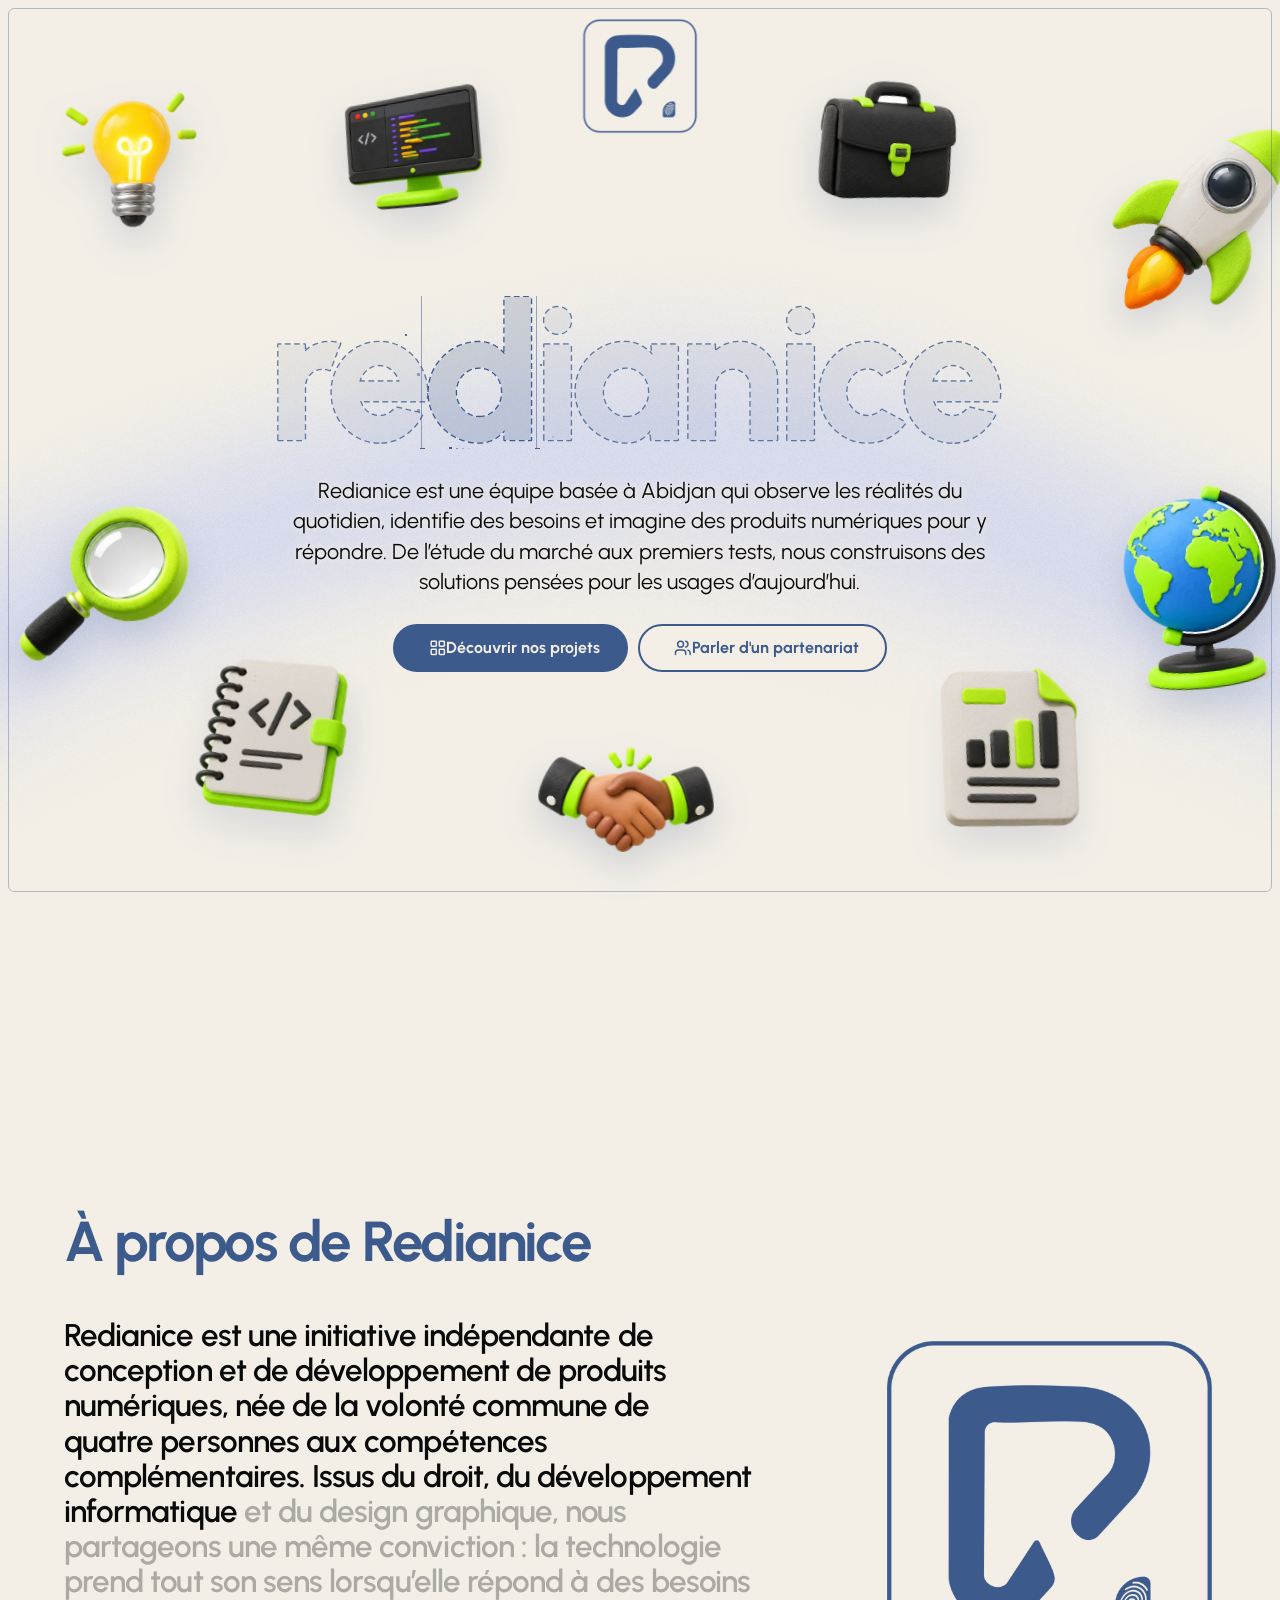
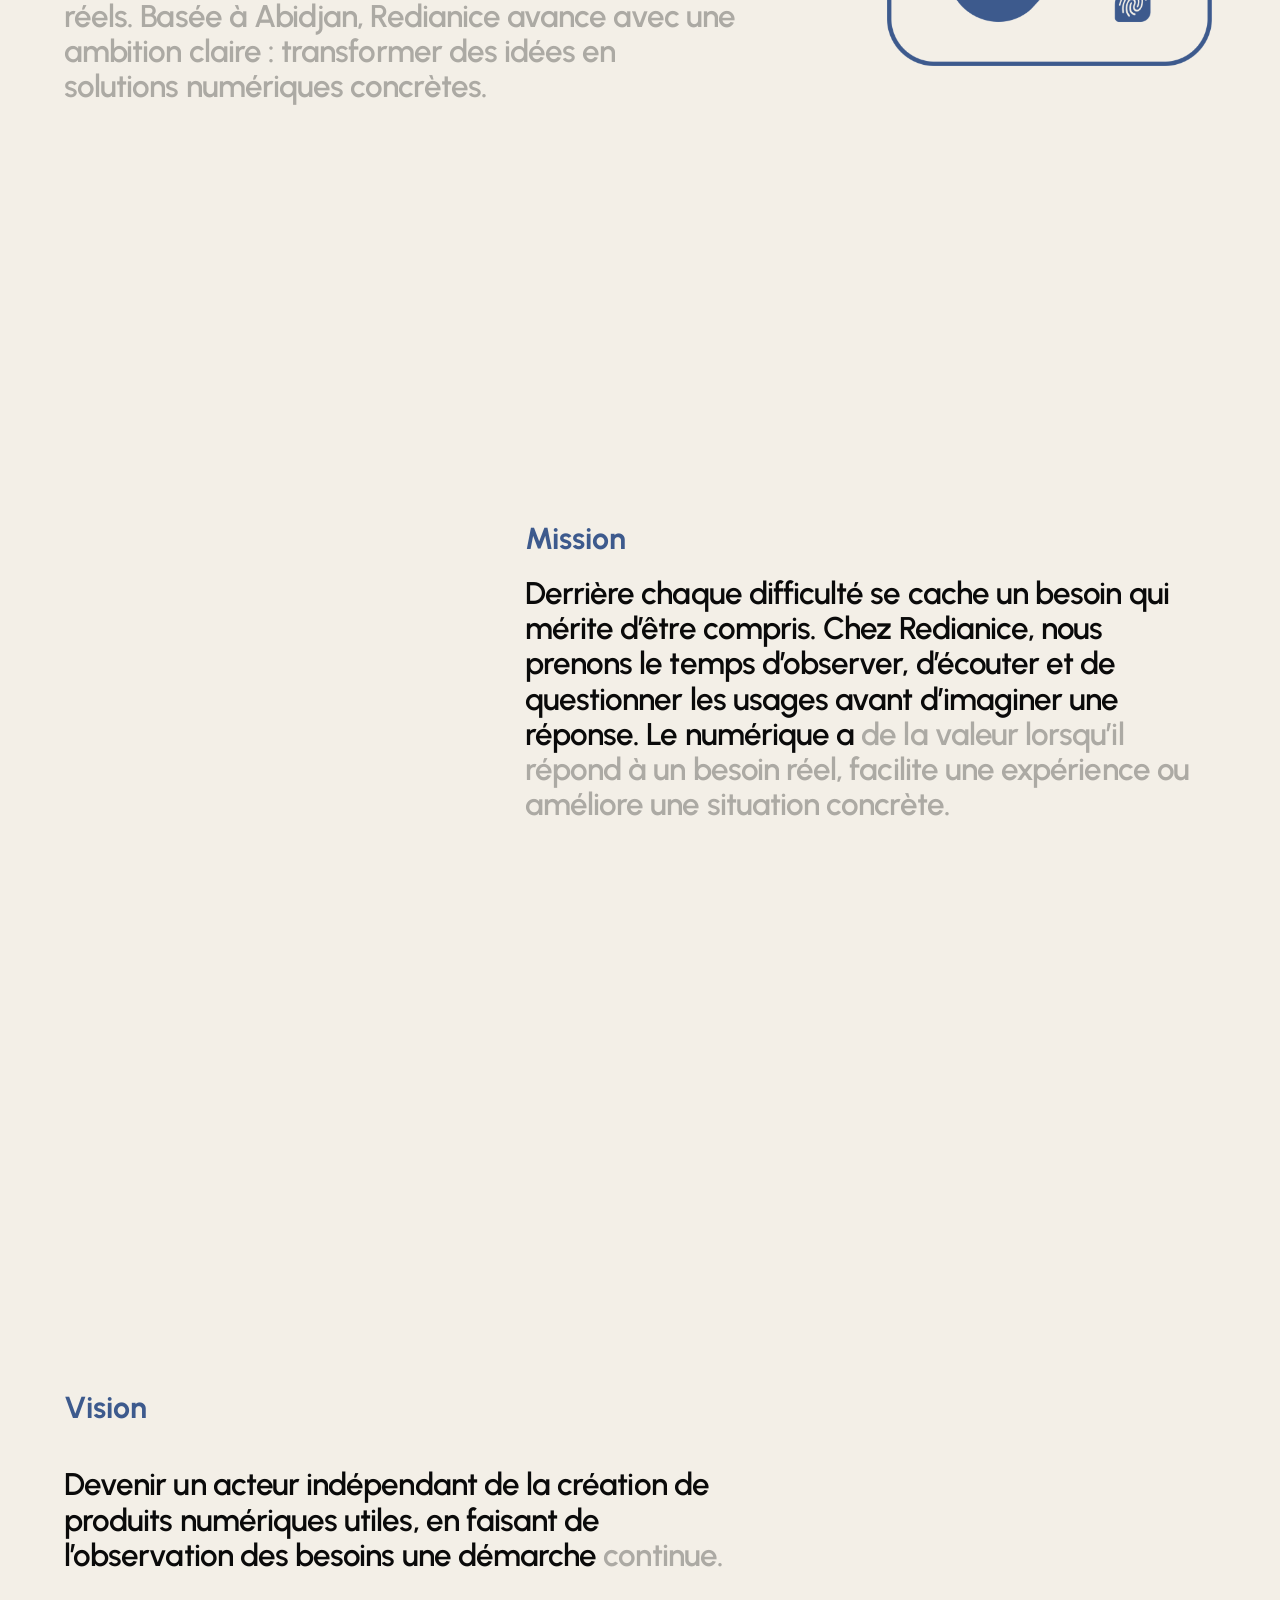
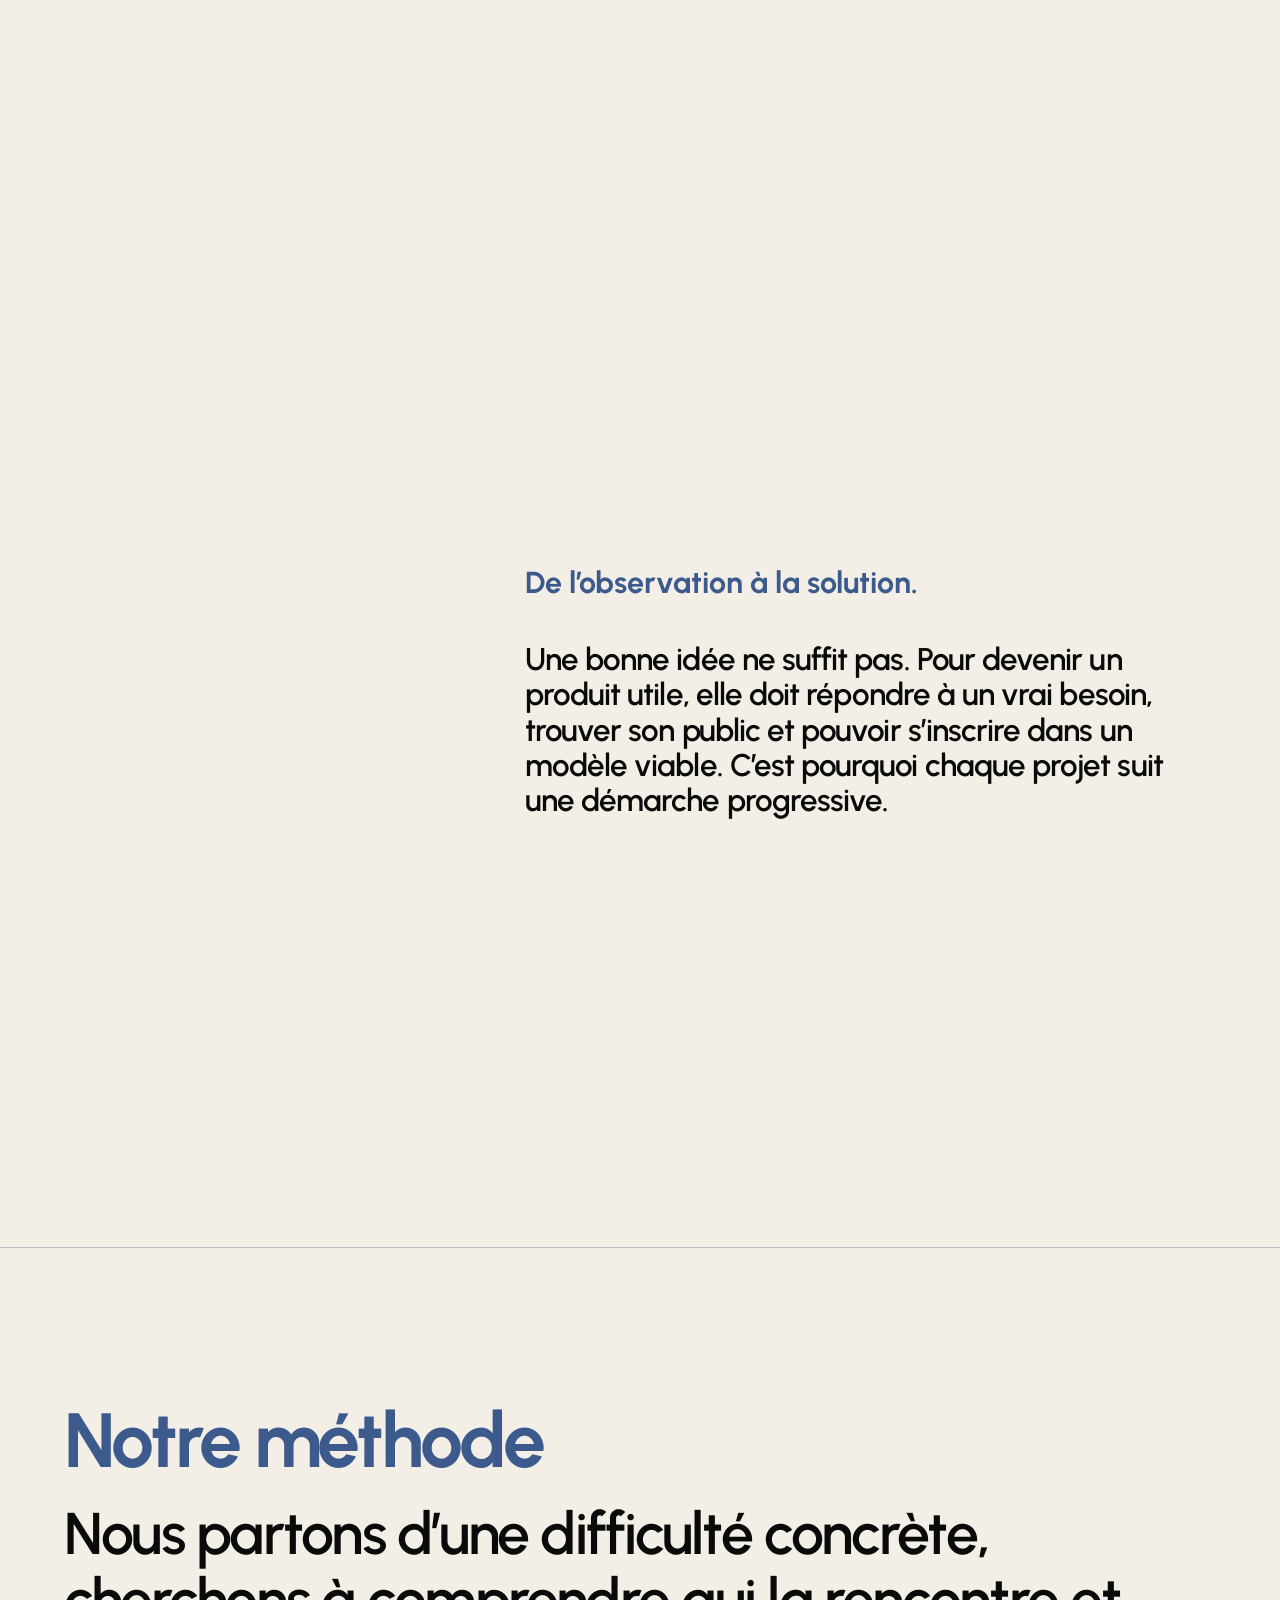
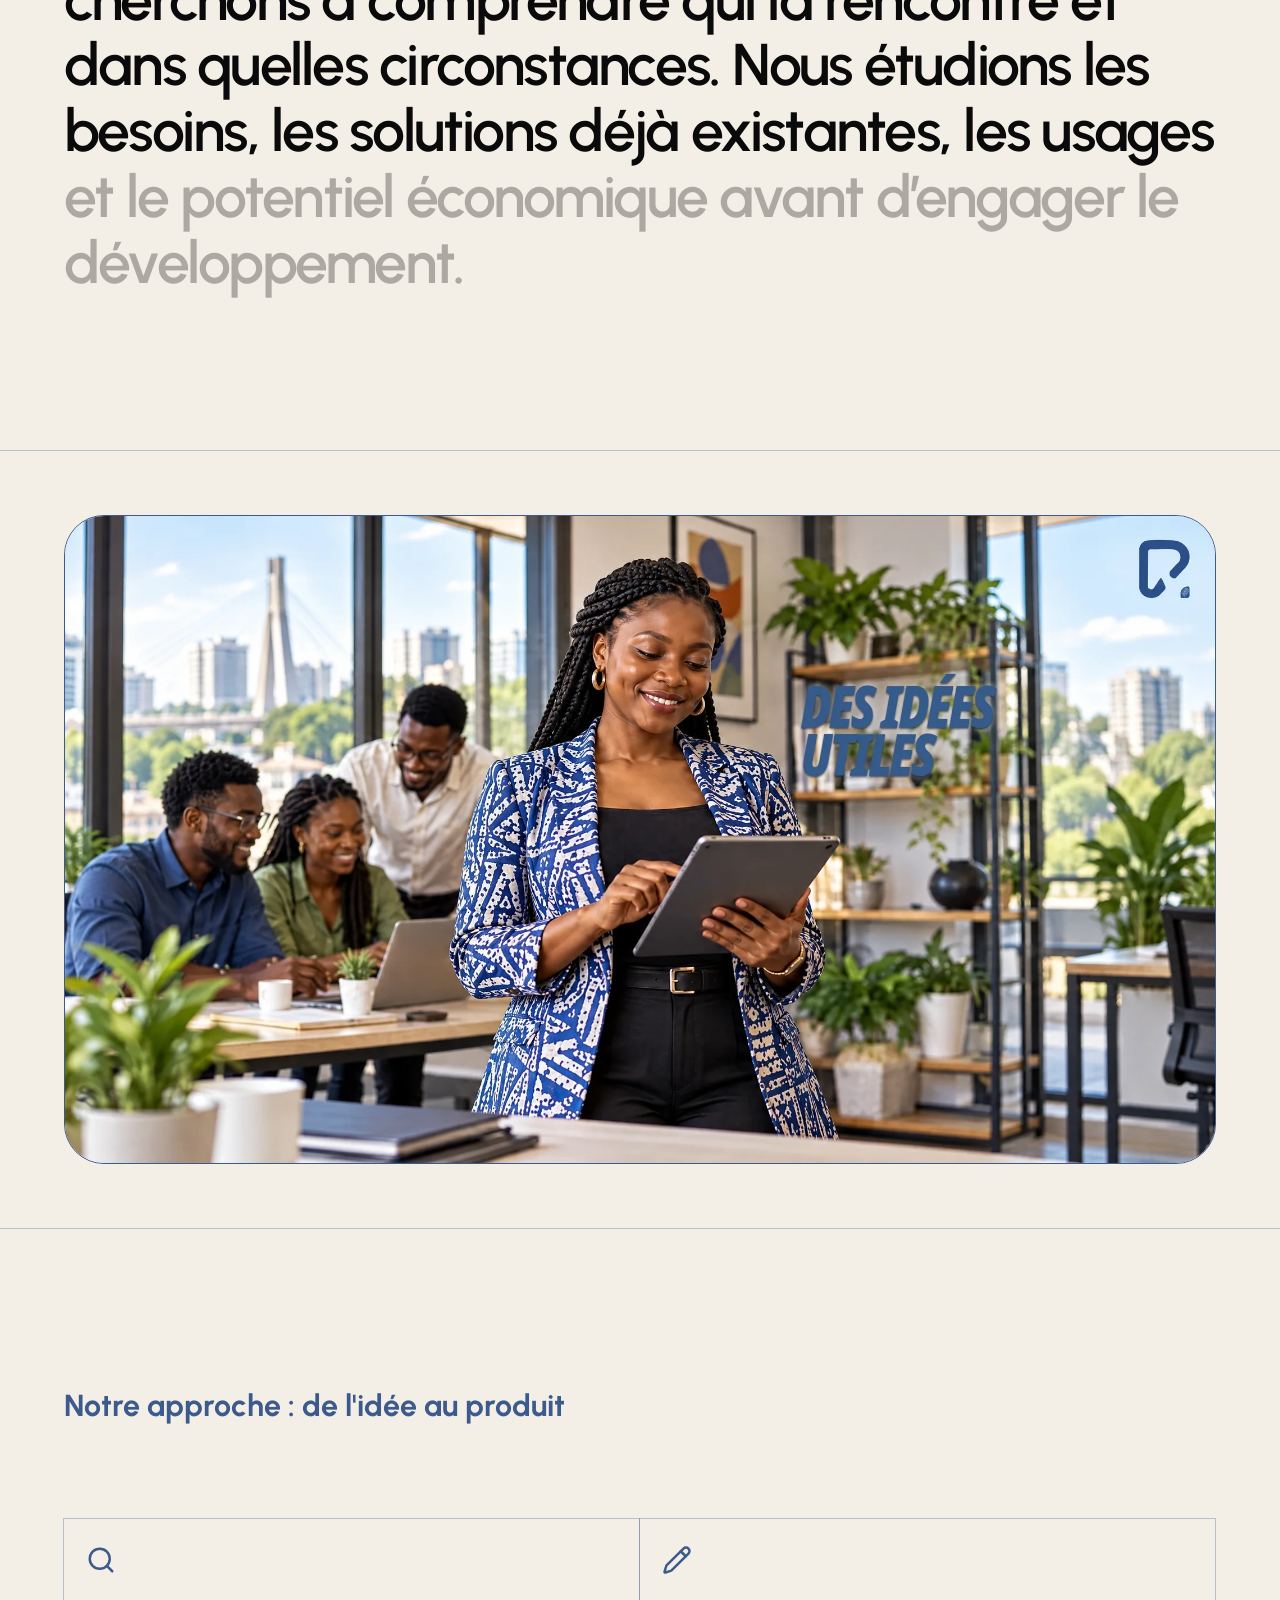
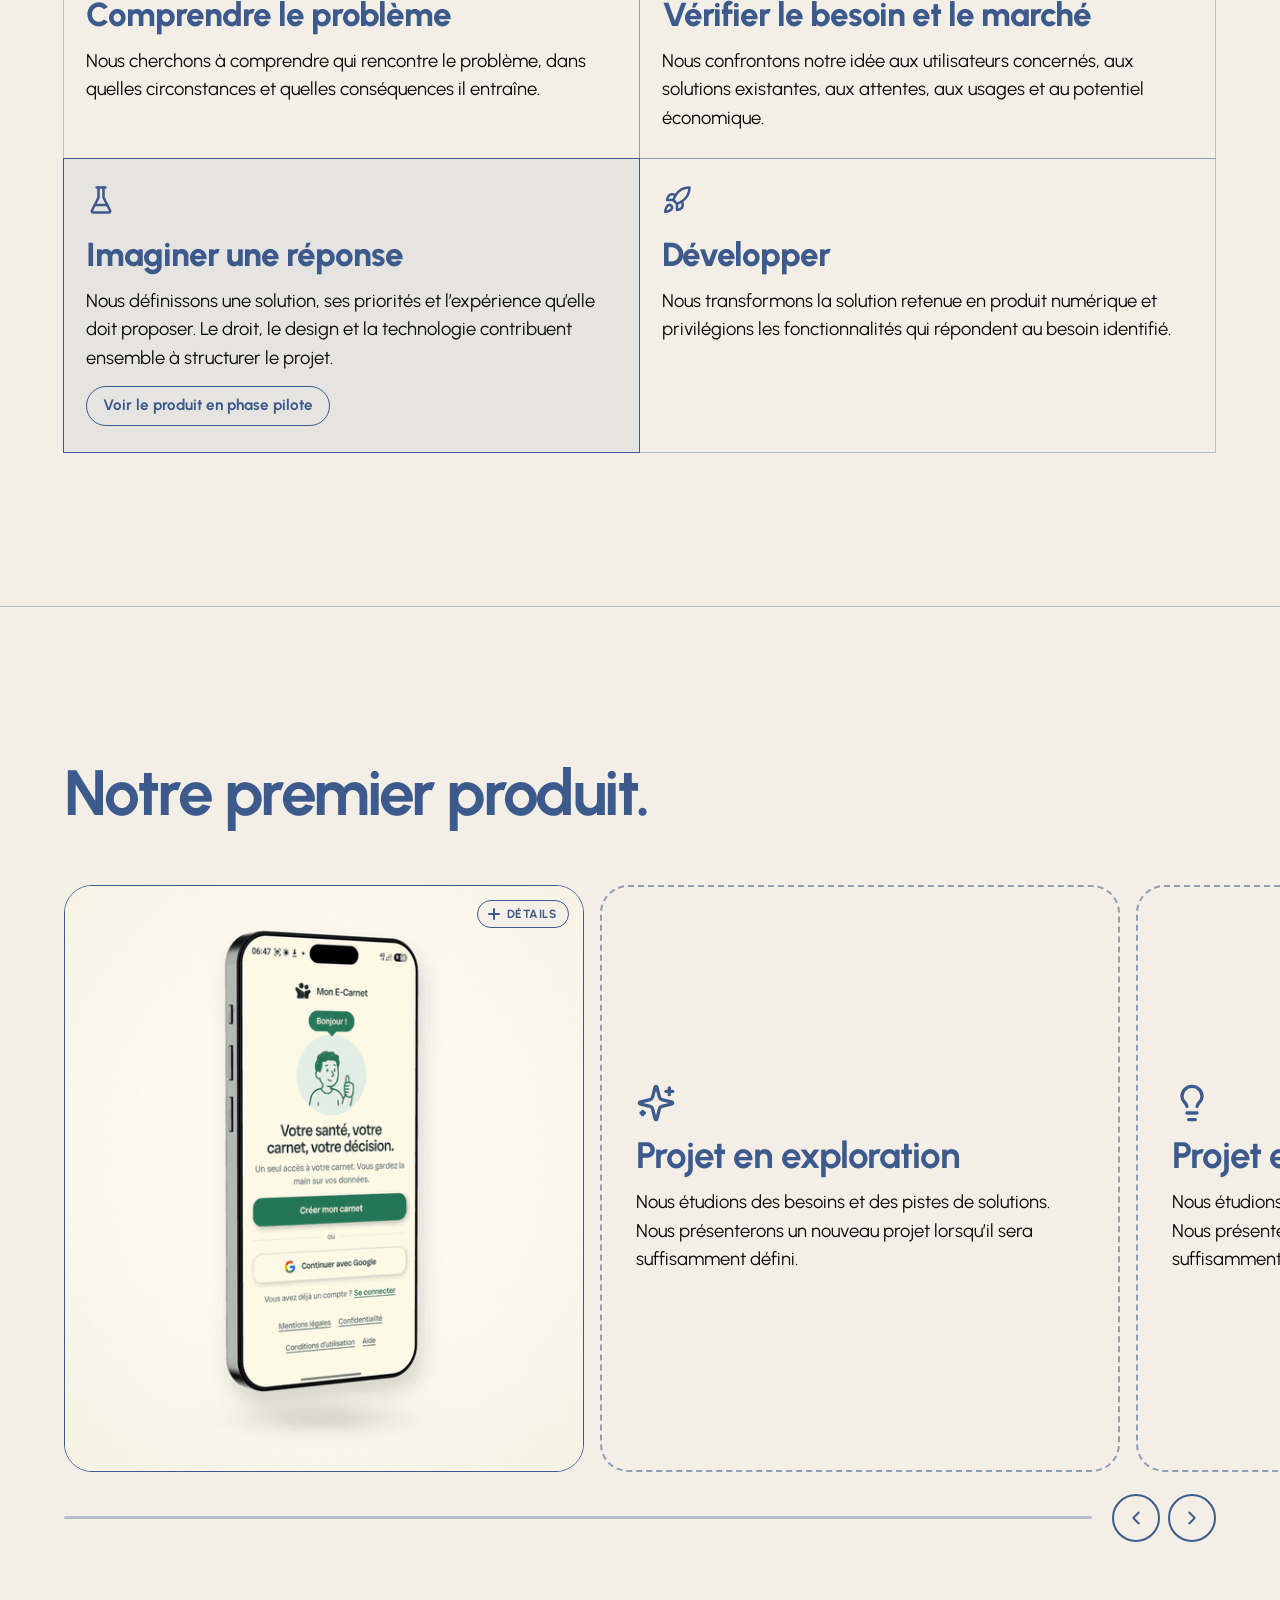
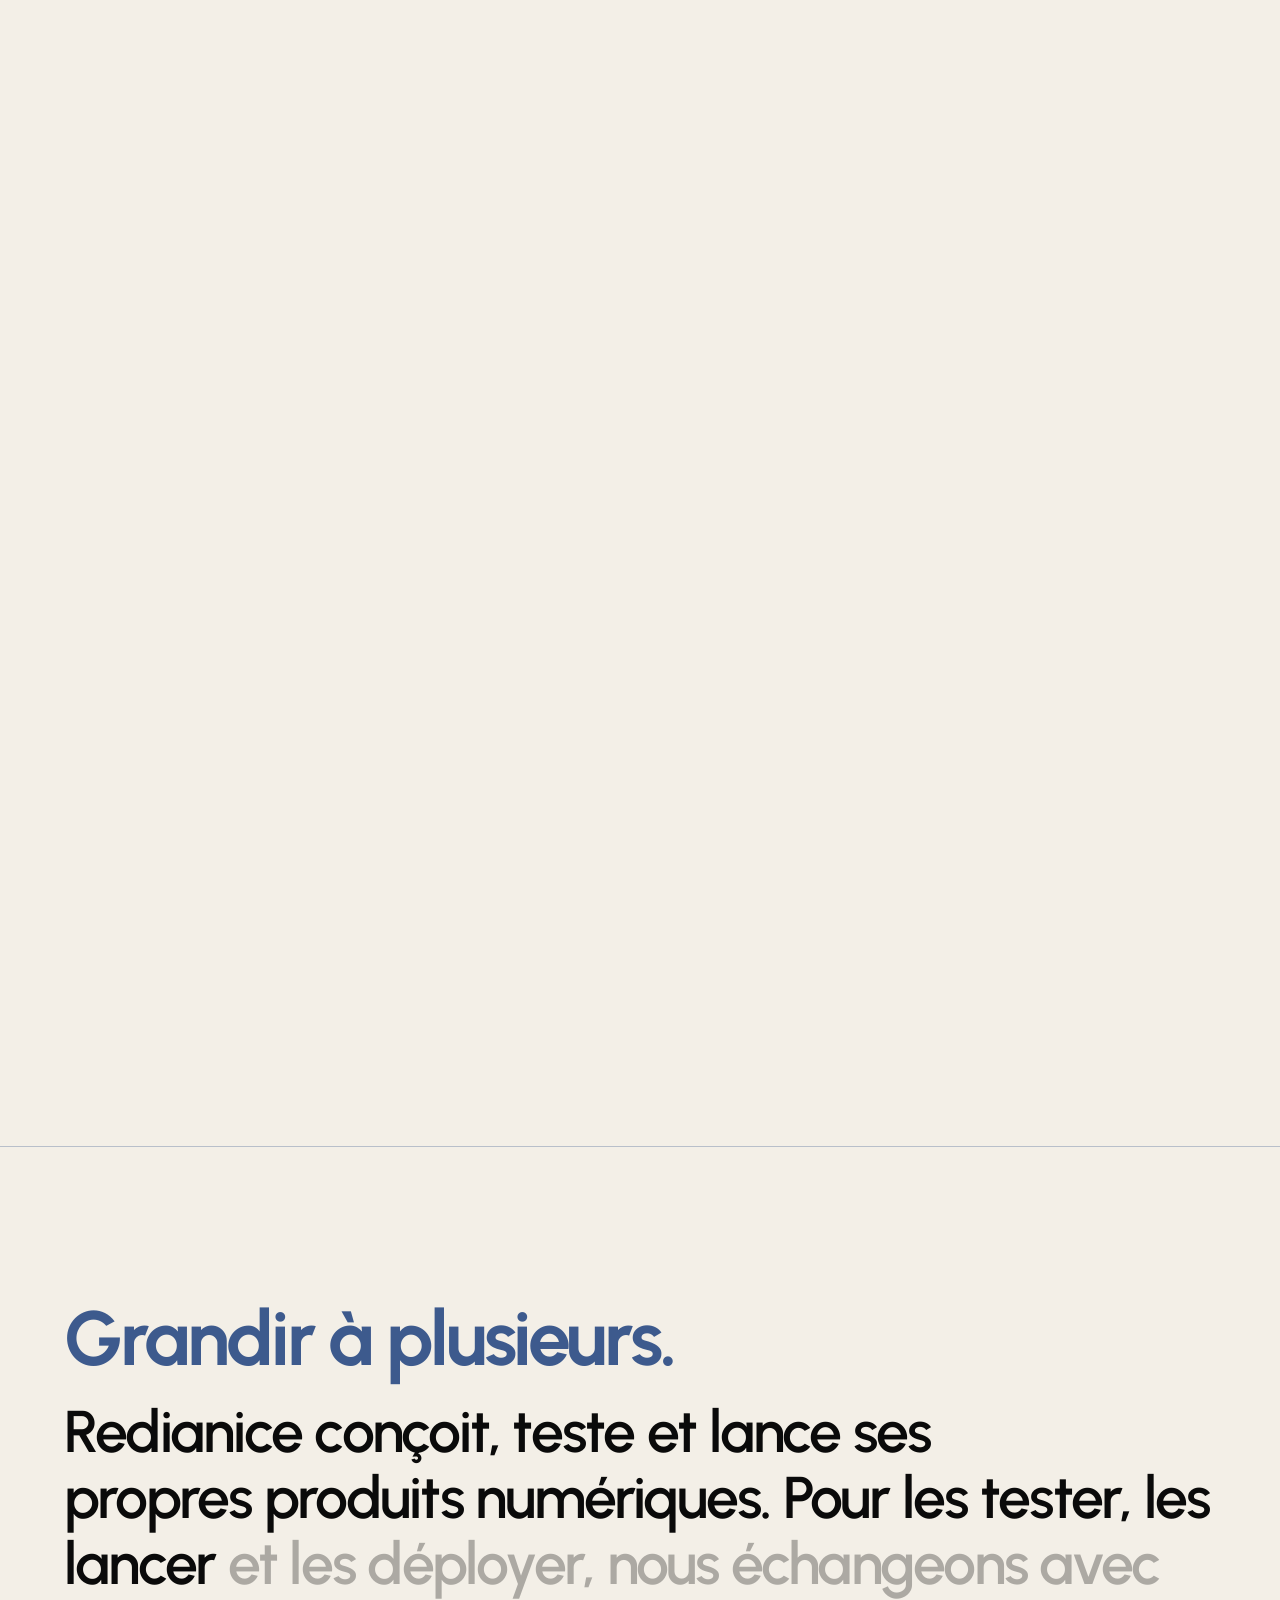
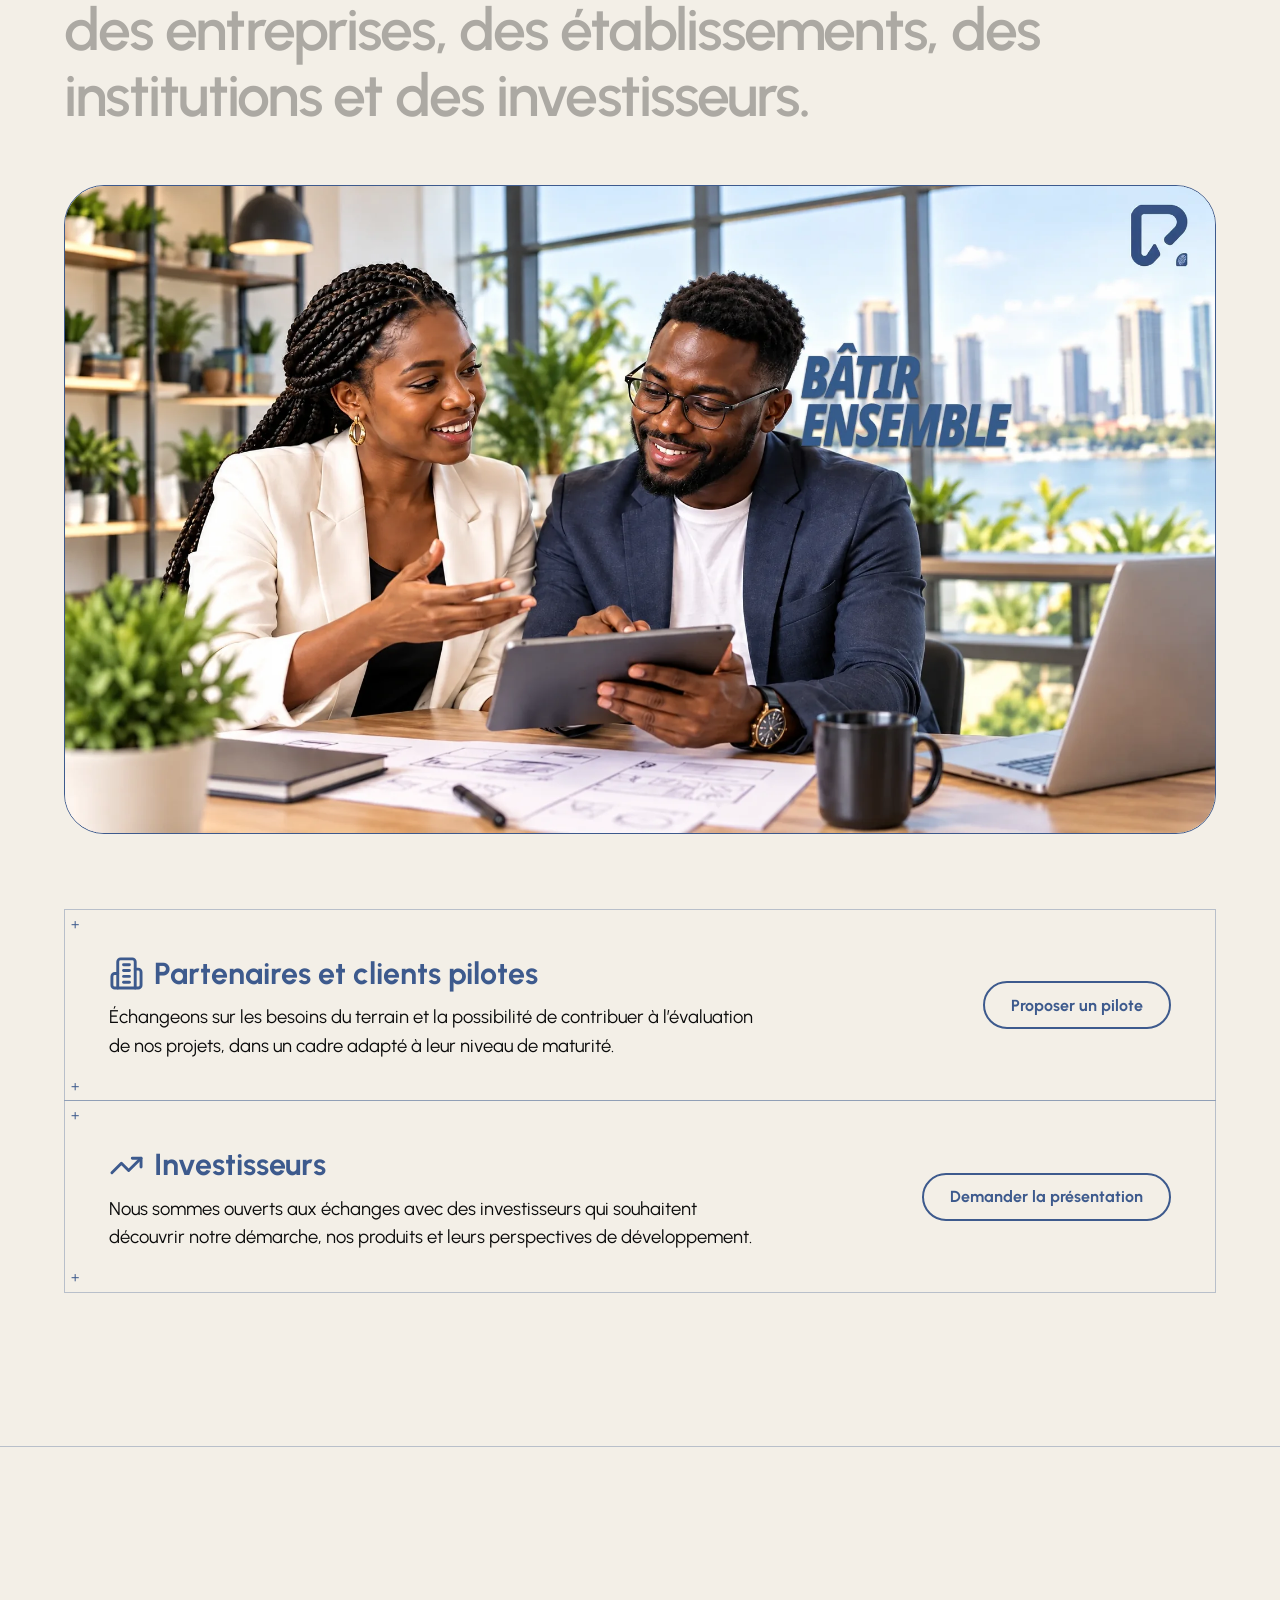
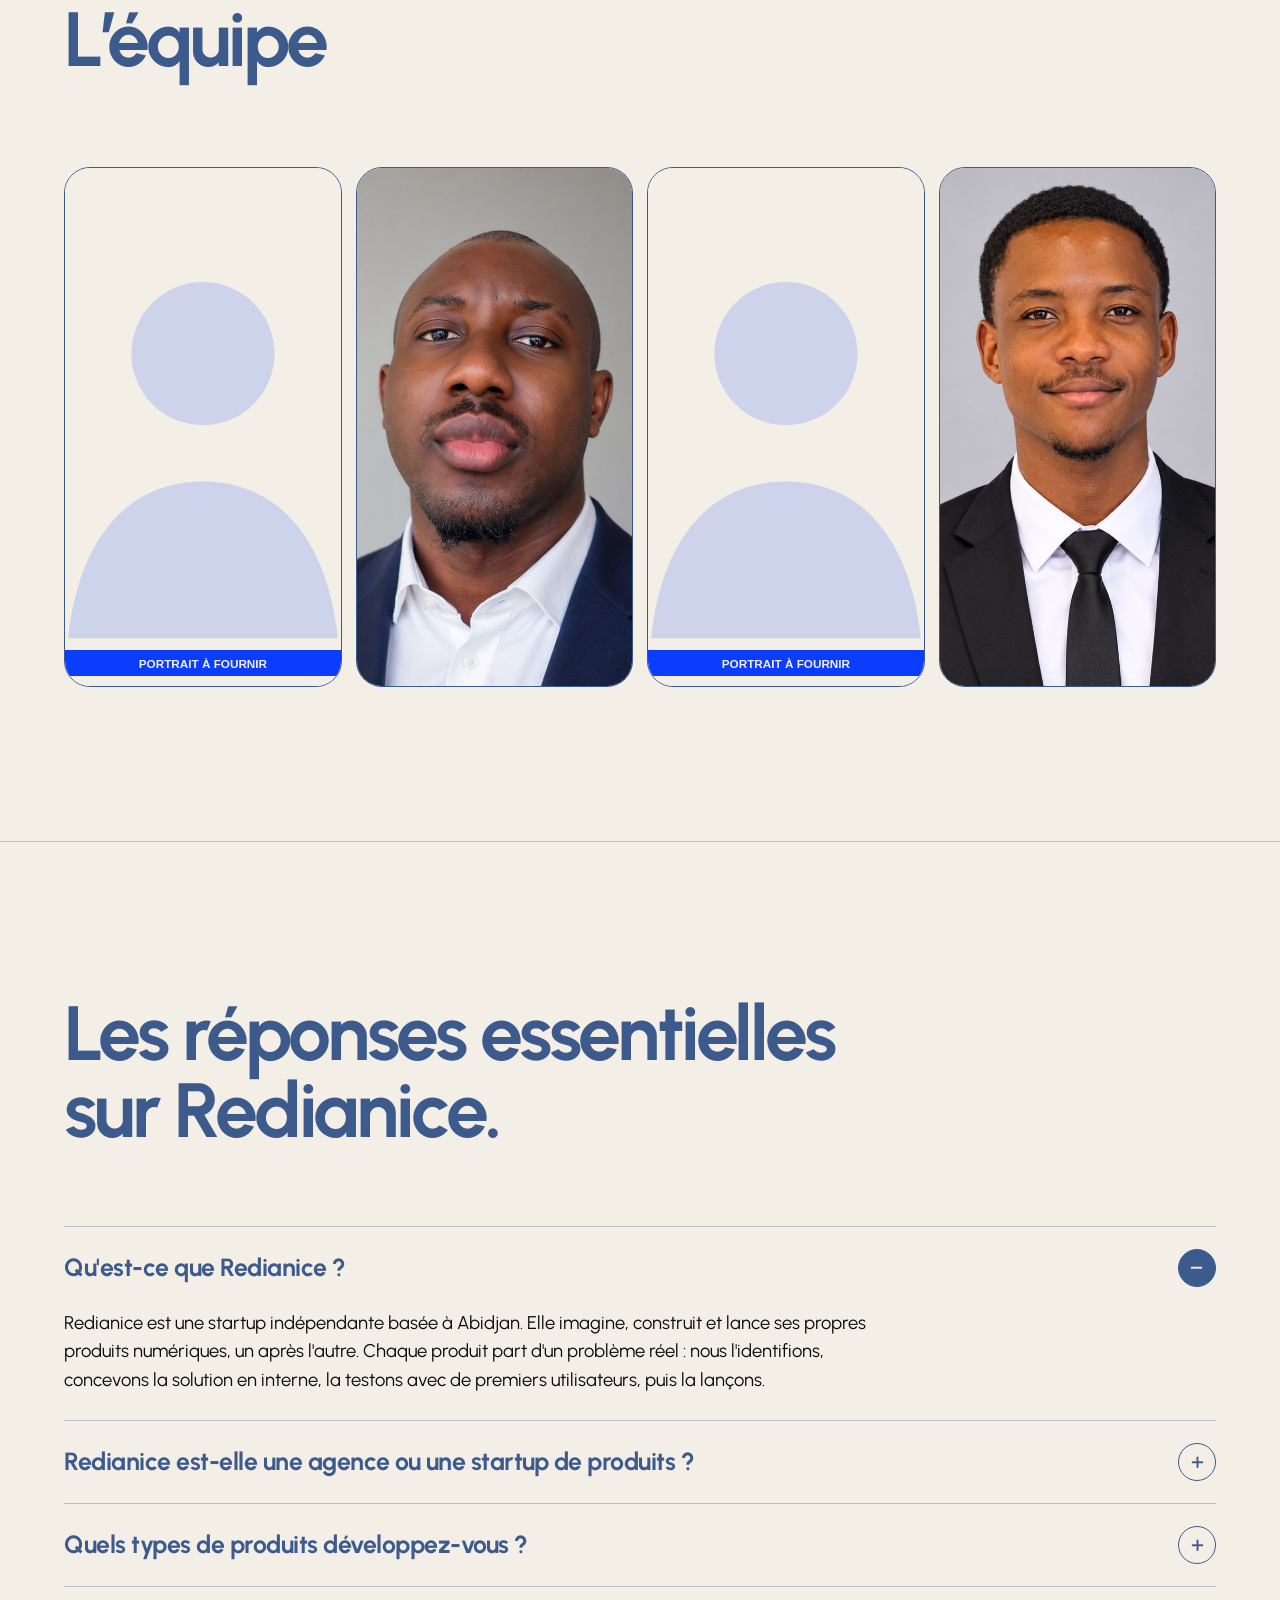
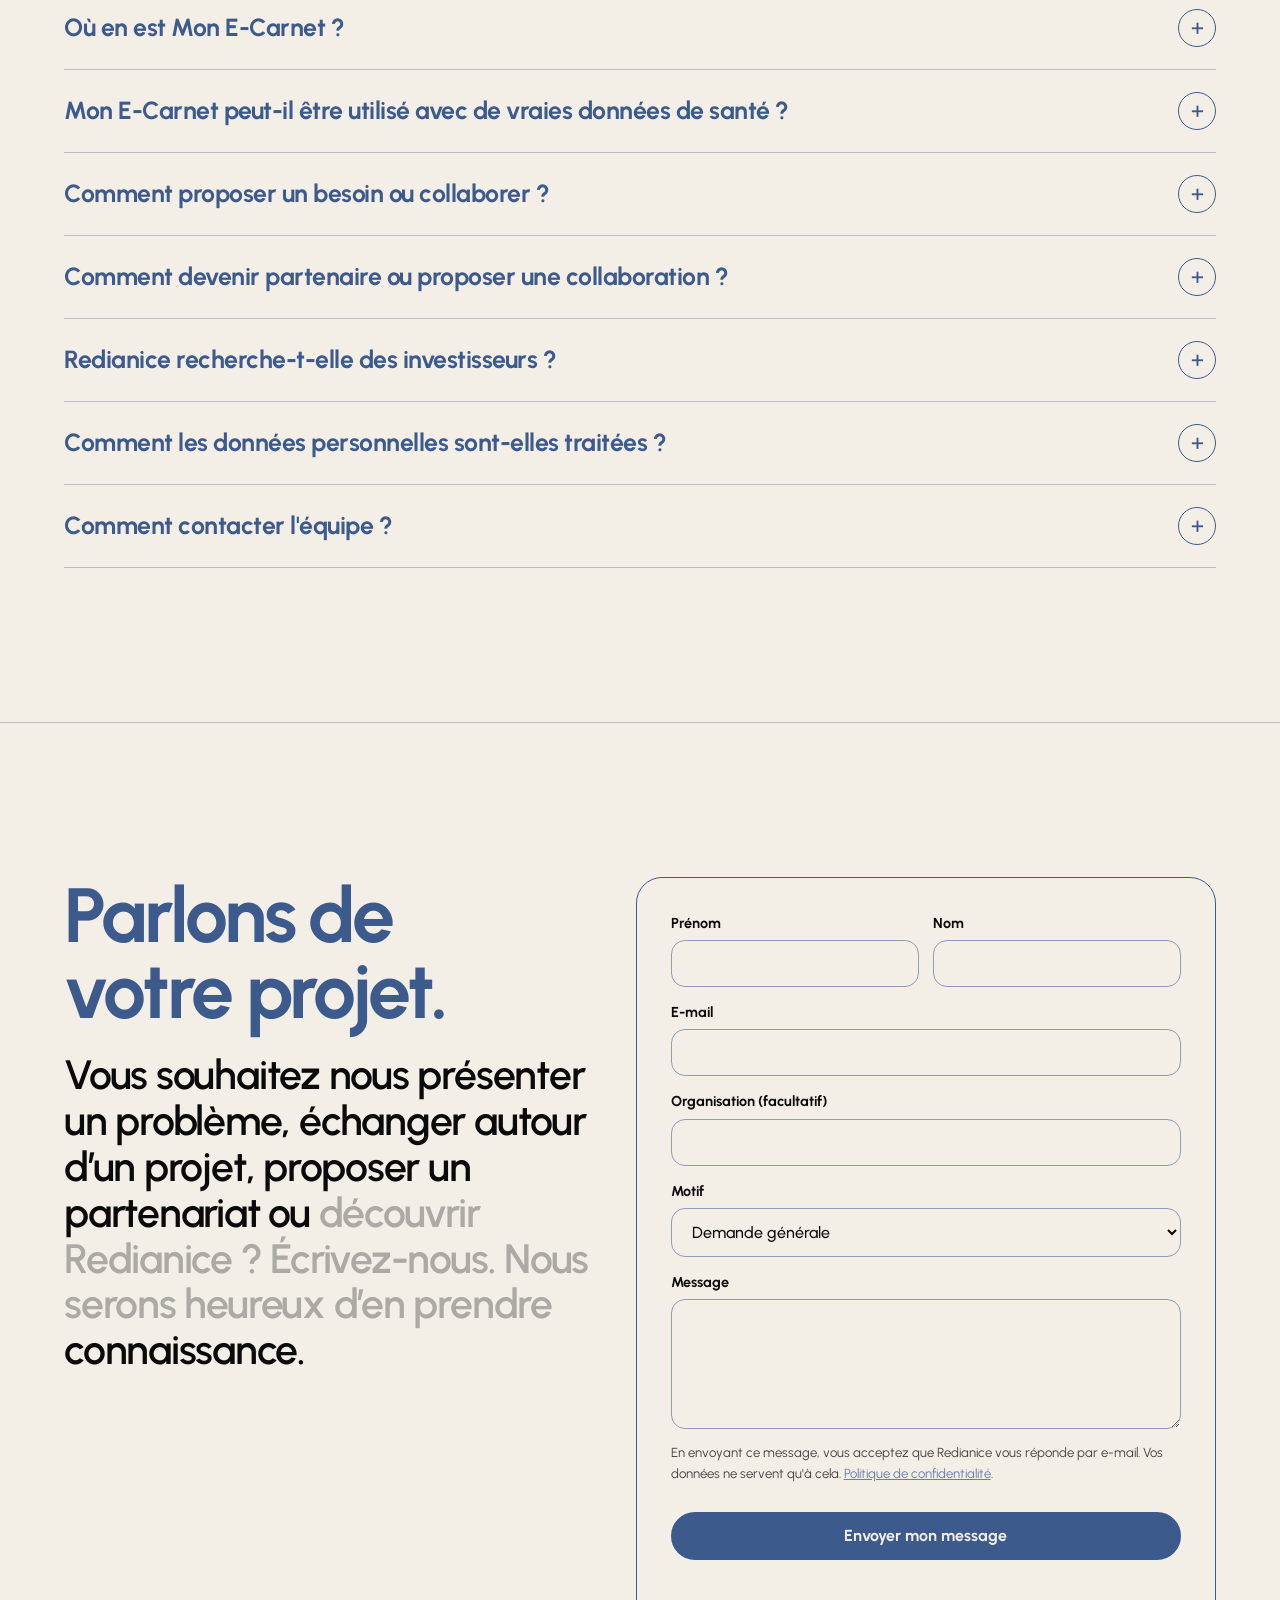
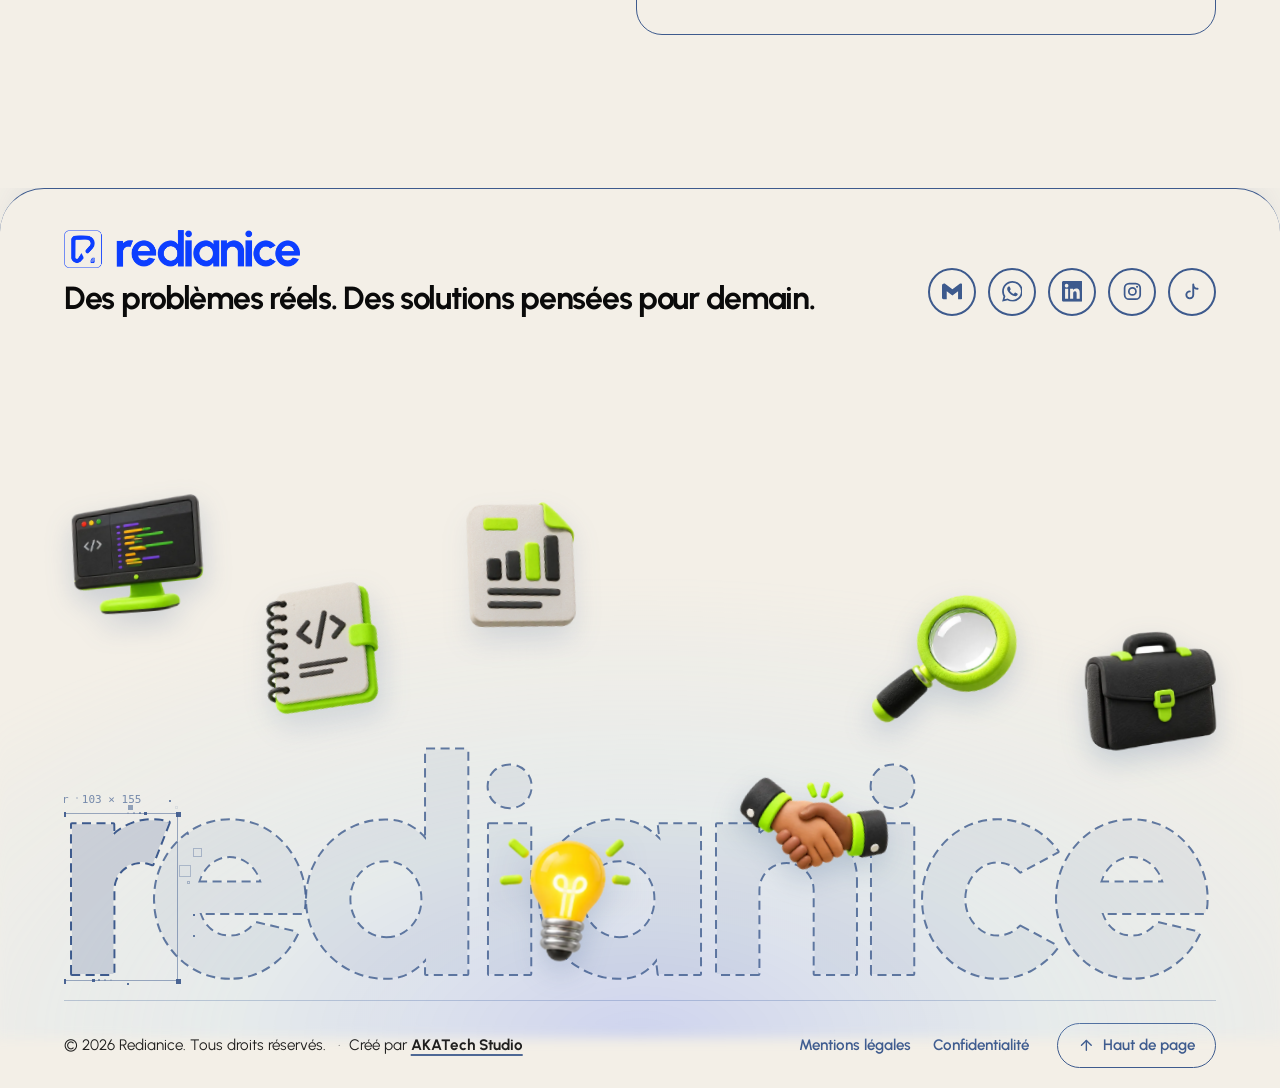
==== commit 6078f855: "v41" ====
--- a/index.html
+++ b/index.html
@@ -110,6 +110,15 @@
   <p class="statement statement--lead">Nous partons d’une <strong class="hl">difficulté concrète</strong>, cherchons à comprendre qui la rencontre et dans quelles circonstances. Nous étudions les besoins, les solutions déjà existantes, les usages et le potentiel économique avant d’engager le développement.</p>
 </section>
 
+<section class="sec sec--photo" aria-label="Des idées utiles, des projets concrets">
+  <figure class="photo">
+    <picture>
+      <source media="(max-width:759px)" srcset="assets/photos/projets-concrets-9x16.webp" width="1080" height="1920">
+      <img src="assets/photos/idees-utiles-16x9.webp" alt="Une équipe de Redianice autour d’une tablette dans un bureau lumineux d’Abidjan : des idées utiles, des projets concrets" width="2048" height="1152" loading="lazy" decoding="async">
+    </picture>
+  </figure>
+</section>
+
 <section class="sec about about--solo" id="approche">
   <h2 class="uses__h">Notre approche : de l'idée au produit</h2>
   <ol class="flow" aria-label="Notre approche">
@@ -125,9 +134,9 @@
   <!-- Le défilement horizontal suit le scroll de la page (js/main.js). Pour ajouter un produit : dupliquer une <article class="pcard">. -->
   <div class="pbleed"><div class="pstage" id="pstage">
     <div class="pscroll" id="ptrack" tabindex="0" role="region" aria-label="Nos produits, faire défiler horizontalement">
-      <!-- Carte E-Carnet : le visuel (assets/e-carnet-visuel.webp, remplaçable par un .gif) est toujours affiché ; au survol (souris), au toucher ou au focus, les détails du projet passent par-dessus. -->
+      <!-- Carte E-Carnet : le visuel (assets/e-carnet-presentation.gif, GIF animé) est toujours affiché ; au survol (souris), au toucher ou au focus, les détails du projet passent par-dessus. -->
       <article class="pcard pcard--vis" tabindex="0">
-        <div class="pcard__media"><img src="assets/e-carnet-visuel.webp" alt="Mon E-Carnet : aperçu de l’application, votre santé à portée de main" width="540" height="608" loading="lazy" draggable="false"></div>
+        <div class="pcard__media"><img src="assets/e-carnet-presentation.gif" alt="Mon E-Carnet : aperçu animé de l’application, votre santé à portée de main" width="540" height="608" loading="lazy" draggable="false"></div>
         <span class="pcard__hint" aria-hidden="true"><i></i>Détails</span>
         <div class="pcard__info"><img src="assets/e-carnet-logo.webp" alt="Logo de Mon E-Carnet" width="640" height="640" loading="lazy" draggable="false"><h3><span translate="no">Mon E-Carnet</span></h3><span class="status">En phase pilote</span><p>Les informations de santé peuvent être dispersées entre plusieurs carnets papier, documents et souvenirs. Mon E-Carnet explore une manière de rassembler ces informations et de mieux contrôler leur partage. C’est le premier produit développé par Redianice et il est actuellement en phase pilote.</p><a class="pill pill--off" role="link" aria-disabled="true" tabindex="-1">Voir le produit<svg class="ic" aria-hidden="true"><use href="#i-arrow-up-right"/></svg></a><p class="pcard__note">Page indisponible pour le moment : Redianice n’est pas encore constituée.</p></div>
       </article>
@@ -141,6 +150,12 @@
 <section class="sec" id="investir">
   <h2 class="h2 h2--big">Grandir à plusieurs.</h2>
   <p class="statement statement--lead"><span translate="no">Redianice</span> conçoit, teste et lance ses <strong class="hl">propres produits</strong> numériques. Pour les tester, les lancer et les déployer, nous échangeons avec des entreprises, des établissements, des institutions et des investisseurs.</p>
+  <figure class="photo photo--in">
+    <picture>
+      <source media="(max-width:759px)" srcset="assets/photos/partenariat-9x16.webp" width="1080" height="1920">
+      <img src="assets/photos/partenariat-16x9.webp" alt="Des membres de l’équipe Redianice échangent autour d’une tablette et de maquettes : bâtir ensemble" width="2048" height="1152" loading="lazy" decoding="async">
+    </picture>
+  </figure>
   <div class="deals">
     <article class="deal"><div><h3><svg class="ic" aria-hidden="true"><use href="#i-building-2"/></svg>Partenaires et clients pilotes</h3><p>Échangeons sur les besoins du terrain et la possibilité de contribuer à l’évaluation de nos projets, dans un cadre adapté à leur niveau de maturité.</p></div><a class="pill pill--sky" href="#contact" data-motif="partenariat">Proposer un pilote</a></article>
     <article class="deal"><div><h3><svg class="ic" aria-hidden="true"><use href="#i-trending-up"/></svg>Investisseurs</h3><p>Nous sommes ouverts aux échanges avec des investisseurs qui souhaitent découvrir notre démarche, nos produits et leurs perspectives de développement.</p></div><a class="pill pill--sky" href="#contact" data-motif="investissement">Demander la présentation</a></article>
@@ -180,10 +195,10 @@
 
 <section class="sec sec--contact" id="contact">
   <div class="contact">
-    <div>
+    <div class="contact__side"><div class="contact__sticky">
       <h2 class="h2 h2--big">Parlons de votre projet.</h2>
       <p class="statement statement--lead">Vous souhaitez nous présenter un problème, échanger autour d’un projet, proposer un partenariat ou découvrir Redianice ? <strong class="hl">Écrivez-nous</strong>. Nous serons heureux d’en prendre connaissance.</p>
-    </div>
+    </div></div>
     <form class="form" id="form" novalidate>
       <div class="form__row"><label>Prénom<input name="prenom" autocomplete="given-name" required maxlength="80"></label><label>Nom<input name="nom" autocomplete="family-name" required maxlength="80"></label></div>
       <label>E-mail<input name="email" type="email" autocomplete="email" required maxlength="120"></label>
--- a/css/style.css
+++ b/css/style.css
@@ -776,17 +776,18 @@
 .js .nav.is-away{transform:none;opacity:0;visibility:hidden;pointer-events:none;transition:opacity .3s ease,visibility 0s .3s}
 
 /* Le même bouton de navigation est épinglé en bas, au centre, sur desktop et mobile. */
-.js .mbtn{display:grid;place-items:center;position:fixed;top:auto;right:auto;left:50%;bottom:calc(18px + env(safe-area-inset-bottom));z-index:70;transform:translateX(-50%);width:132px;height:50px;padding:0;border:1.5px solid var(--blue);border-radius:999px;overflow:hidden;background:var(--paper);color:var(--blue);box-shadow:0 0 0 1px rgba(243,239,231,.8);cursor:pointer;pointer-events:auto}
+.js .mbtn{display:block;position:fixed;top:auto;right:auto;left:50%;bottom:calc(18px + env(safe-area-inset-bottom));z-index:70;transform:translateX(-50%);width:132px;height:50px;padding:0;border:1.5px solid var(--blue);border-radius:999px;overflow:hidden;background:var(--blue);color:var(--paper);box-shadow:0 0 0 1.5px var(--paper),0 8px 22px -8px rgba(61,90,141,.55);cursor:pointer;pointer-events:auto}
+/* V39 : la glissière est positionnée (pas de grille) : les deux états « Menu » / « Fermer » occupent chacun exactement la hauteur du bouton */
 .js .mbtn__slide,.js .mbtn__state,.js .mbtn__roll{display:block}
-.js .mbtn__slide{height:200%;transition:transform .6s var(--spring)}
+.js .mbtn__slide{position:absolute;left:0;right:0;top:0;height:200%;transition:transform .6s var(--spring)}
 .js .mbtn[aria-expanded=true] .mbtn__slide{transform:translateY(-50%)}
 .js .mbtn__state{height:50%;overflow:hidden}
 .js .mbtn__roll{height:200%;transition:transform .4s var(--ease)}
 .js .mbtn:hover .mbtn__roll{transform:translateY(-50%)}
-.js .mbtn__roll span{display:flex;height:50%;align-items:center;justify-content:center;font:700 .95rem Urbanist,sans-serif}
-.js .mbtn__state--a span{background:var(--paper);color:var(--blue)}
-.js .mbtn__state--b span{background:var(--blue);color:var(--paper)}
-.js .mbtn:focus-visible{outline:3px solid var(--blue);outline-offset:4px}
+.js .mbtn__roll span{display:flex;height:50%;align-items:center;justify-content:center;font:700 .95rem Urbanist,sans-serif;letter-spacing:.01em}
+.js .mbtn__state--a span{background:var(--blue);color:var(--paper)}
+.js .mbtn__state--b span{background:var(--paper);color:var(--blue)}
+.js .mbtn:focus-visible{outline:3px solid var(--blue);outline-offset:5px}
 .js .nav.is-away .mbtn{visibility:hidden;pointer-events:none}
 
 /* Le panneau passe au-dessus de tout le contenu, sauf le loader. */
@@ -864,7 +865,7 @@
 
 /* le bouton « Menu » du bas s'efface tant que le panneau est ouvert (« Fermer » est en haut à droite) */
 .js .mbtn{transition:opacity .25s ease,transform .35s var(--ease)}
-.js body.menu-open .mbtn{opacity:0;visibility:hidden;pointer-events:none;transform:translateX(-50%) translateY(14px);transition:opacity .25s ease,transform .35s var(--ease),visibility 0s .25s}
+.js body.menu-open .mbtn,.js body.in-hero .mbtn{opacity:0;visibility:hidden;pointer-events:none;transform:translateX(-50%) translateY(14px);transition:opacity .25s ease,transform .35s var(--ease),visibility 0s .25s}
 
 /* tablette */
 @media(max-width:1099px){
@@ -957,3 +958,24 @@
   .foot__credit{margin-top:0}
   .foot__credit .credit-reveal__link{min-height:28px}
 }
+
+/* ================= V39 : photos de section, pages légales, colonne Contact fixe ================= */
+/* Photos : 16:9 sur ordinateur et tablette, 9:16 sur téléphone (<picture> dans index.html). Même cadre que les cartes : trait bleu, angles arrondis. */
+.sec--photo{padding-block:clamp(28px,5vw,64px)}
+.photo{margin:0;border:1.5px solid var(--blue);border-radius:clamp(20px,3.2vw,40px);overflow:hidden;background:var(--tint)}
+.photo picture,.photo img{display:block;width:100%}
+.photo img{height:auto;aspect-ratio:16/9;object-fit:cover}
+.photo--in{margin-top:clamp(28px,5vw,56px)}
+@media(max-width:759px){.photo img{aspect-ratio:9/16}}
+
+/* Pages légales (mentions légales, confidentialité) : le contenu est centré, avec de l'air autour. Le haut dégage le logo ; le bas dégage le bouton Menu. */
+.sec.doc--legal{padding-top:calc(var(--logo-h) + 18px + clamp(28px,6vw,72px));padding-bottom:clamp(110px,14vw,180px);padding-inline:max(var(--pad),24px)}
+.sec.doc--legal>*{width:100%;max-width:48rem;margin-left:auto;margin-right:auto}
+.sec.doc--legal>h1{margin-bottom:clamp(28px,5vw,56px)}
+
+/* Contact : à partir de 760 px, la colonne de gauche (titre + texte) reste fixe, centrée dans l'écran, tant que le formulaire défile à côté. Téléphone : colonne simple, rien de fixe. */
+@media(min-width:760px){
+  .contact{align-items:stretch}
+  .contact__side{align-self:stretch}
+  .contact__sticky{position:sticky;top:var(--cs-top,96px)}  /* --cs-top : calculé par js/main.js pour centrer le texte dans l'écran */
+}
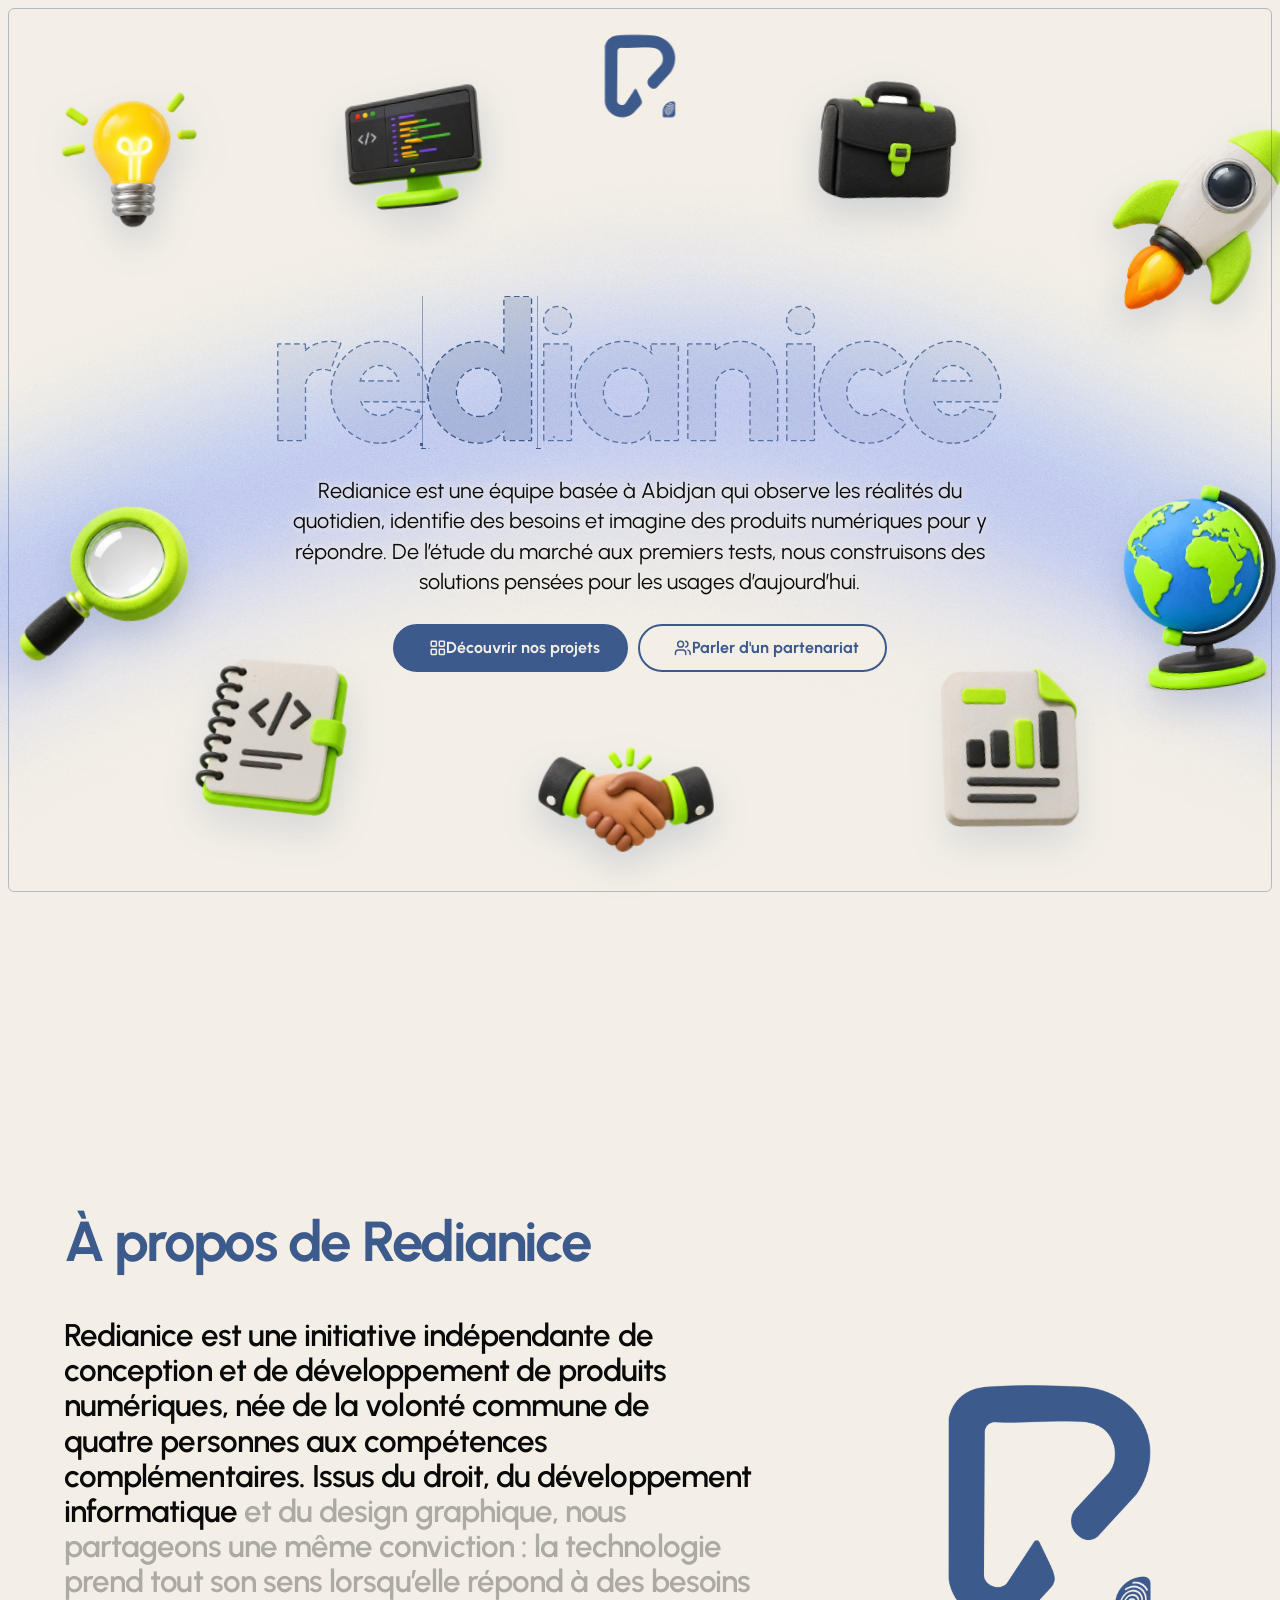
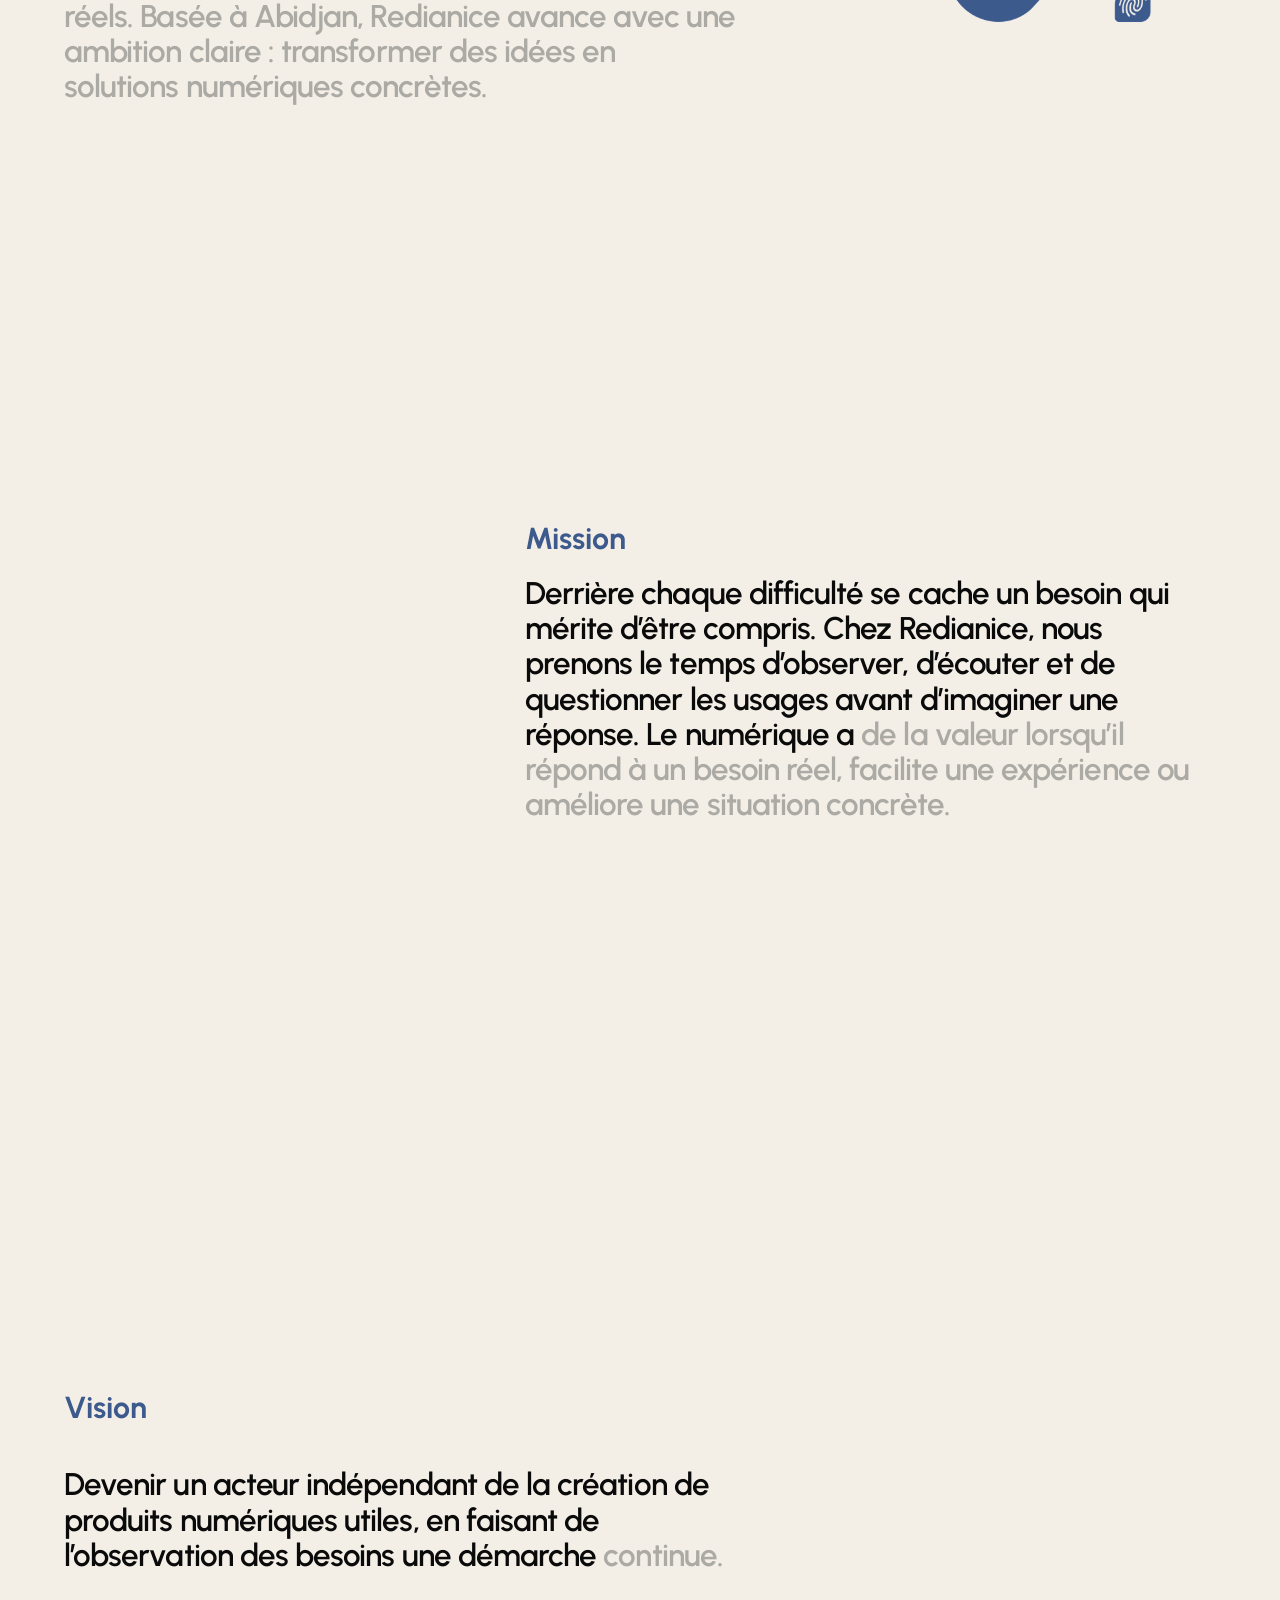
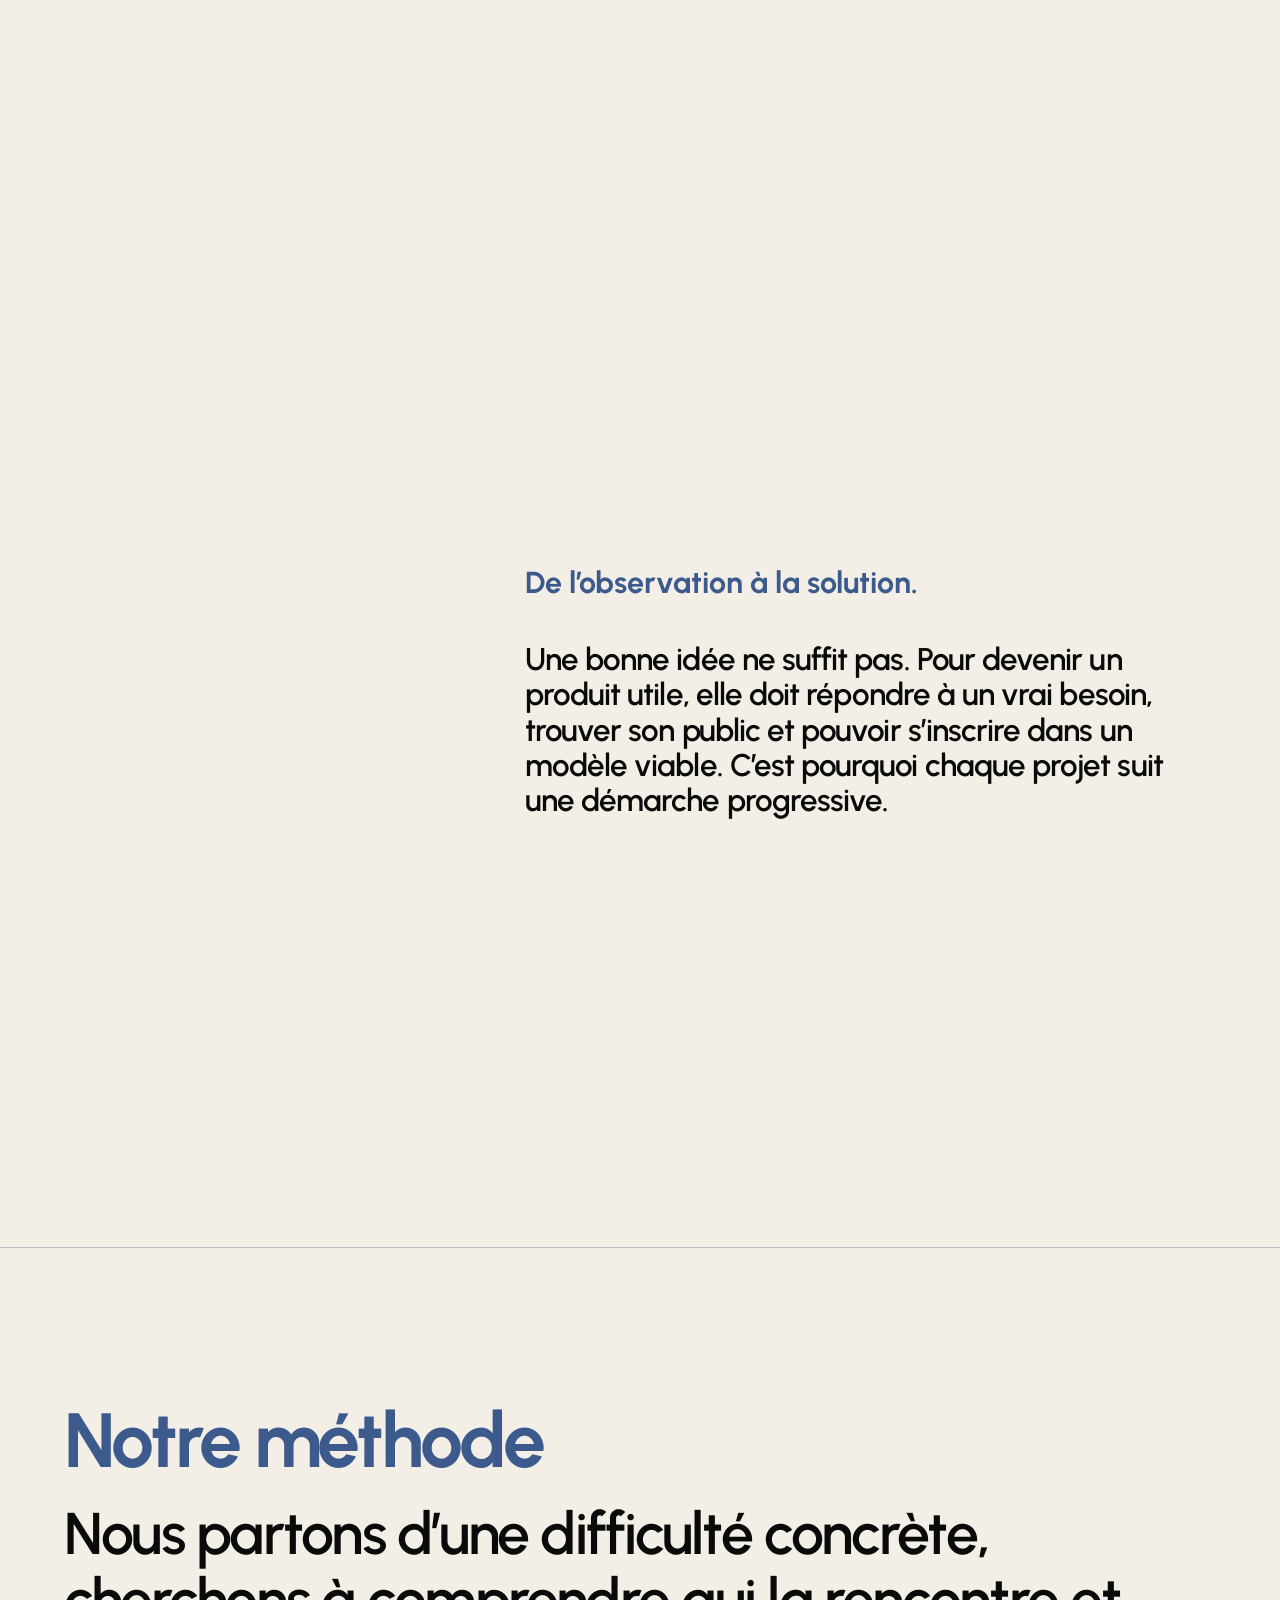
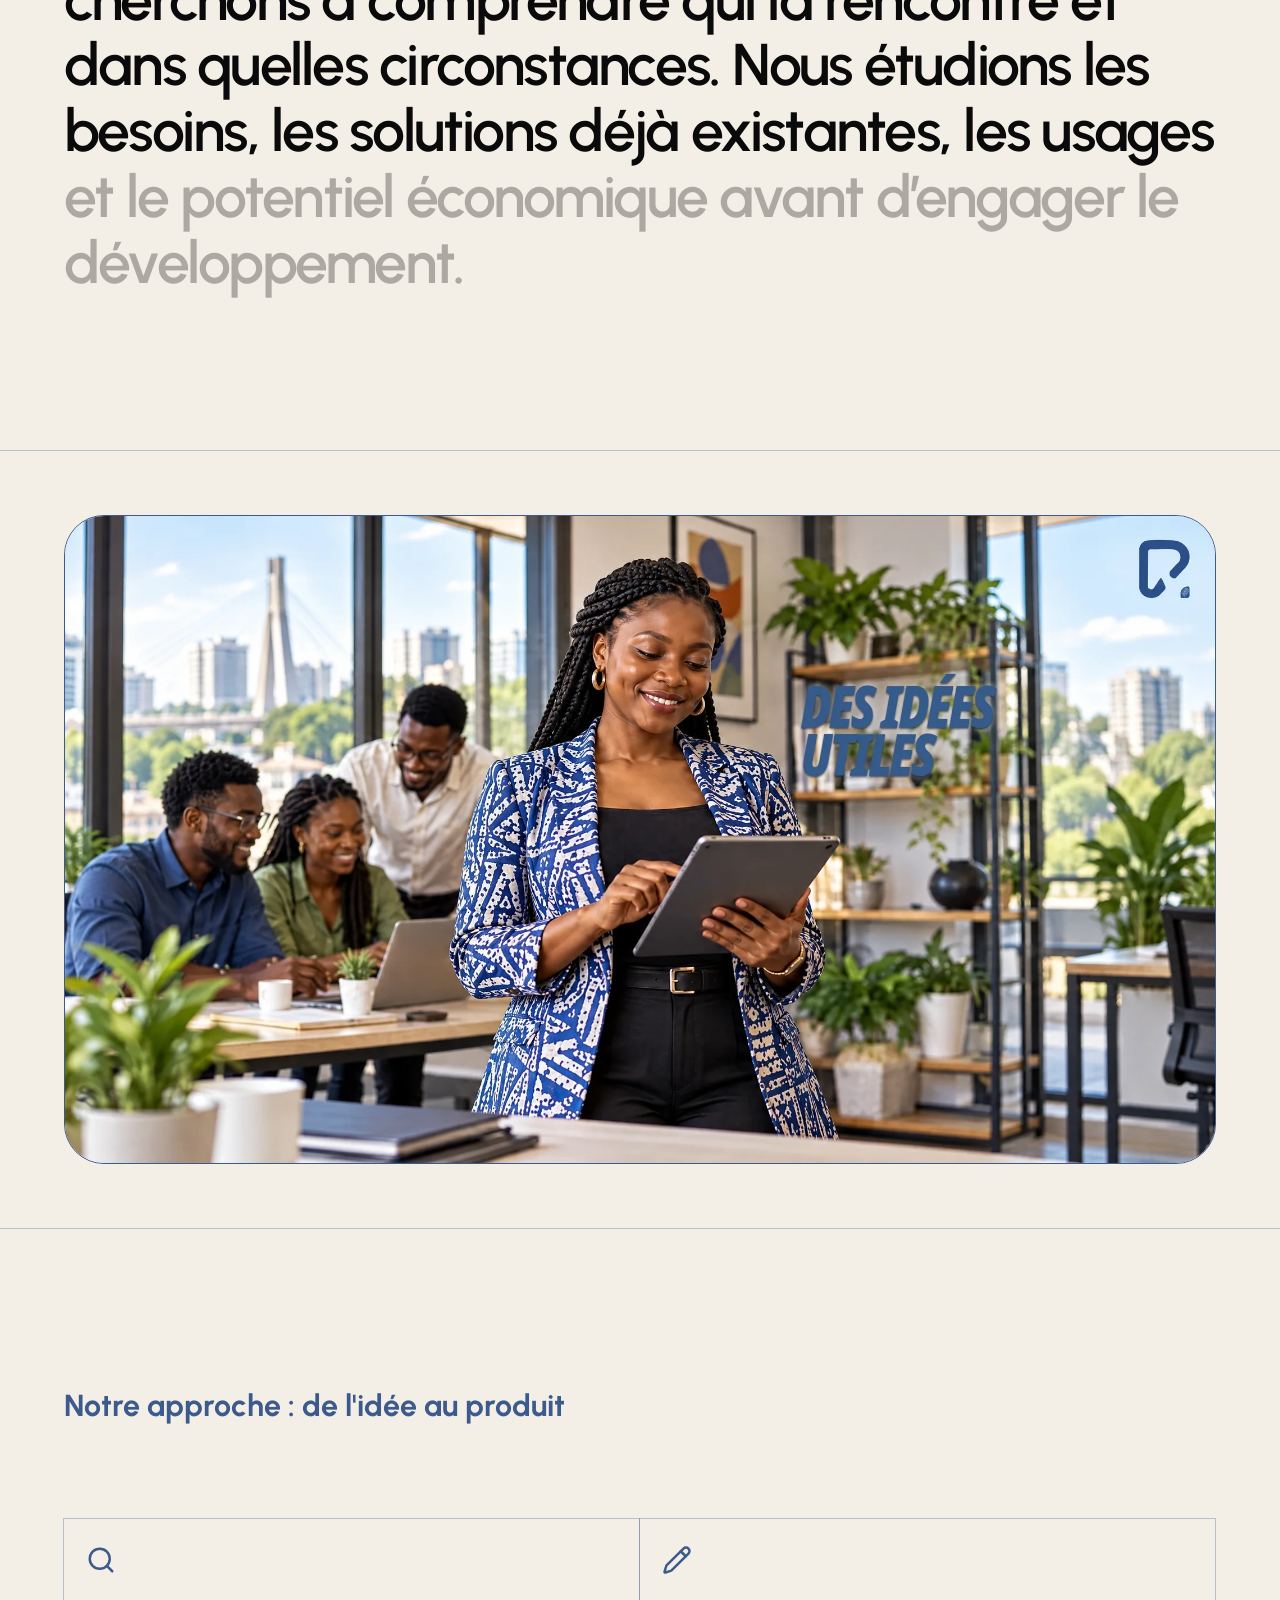
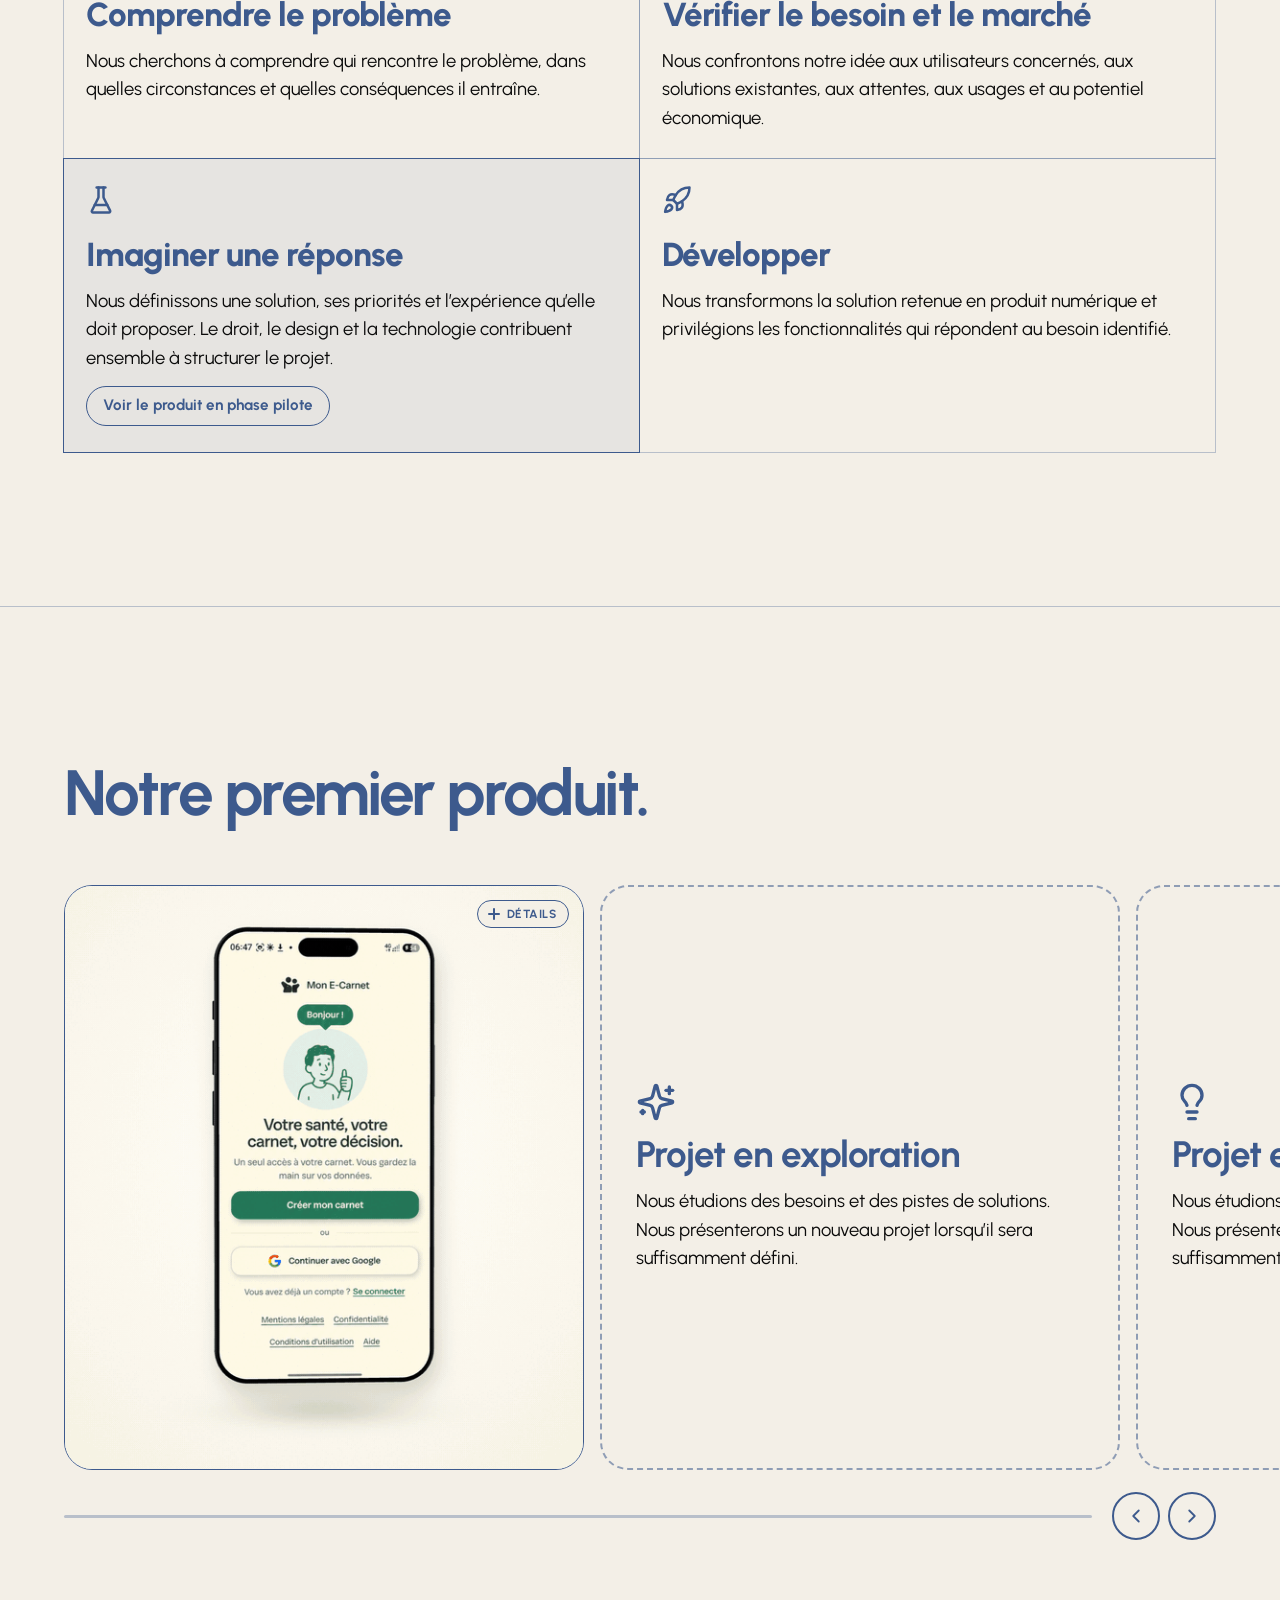
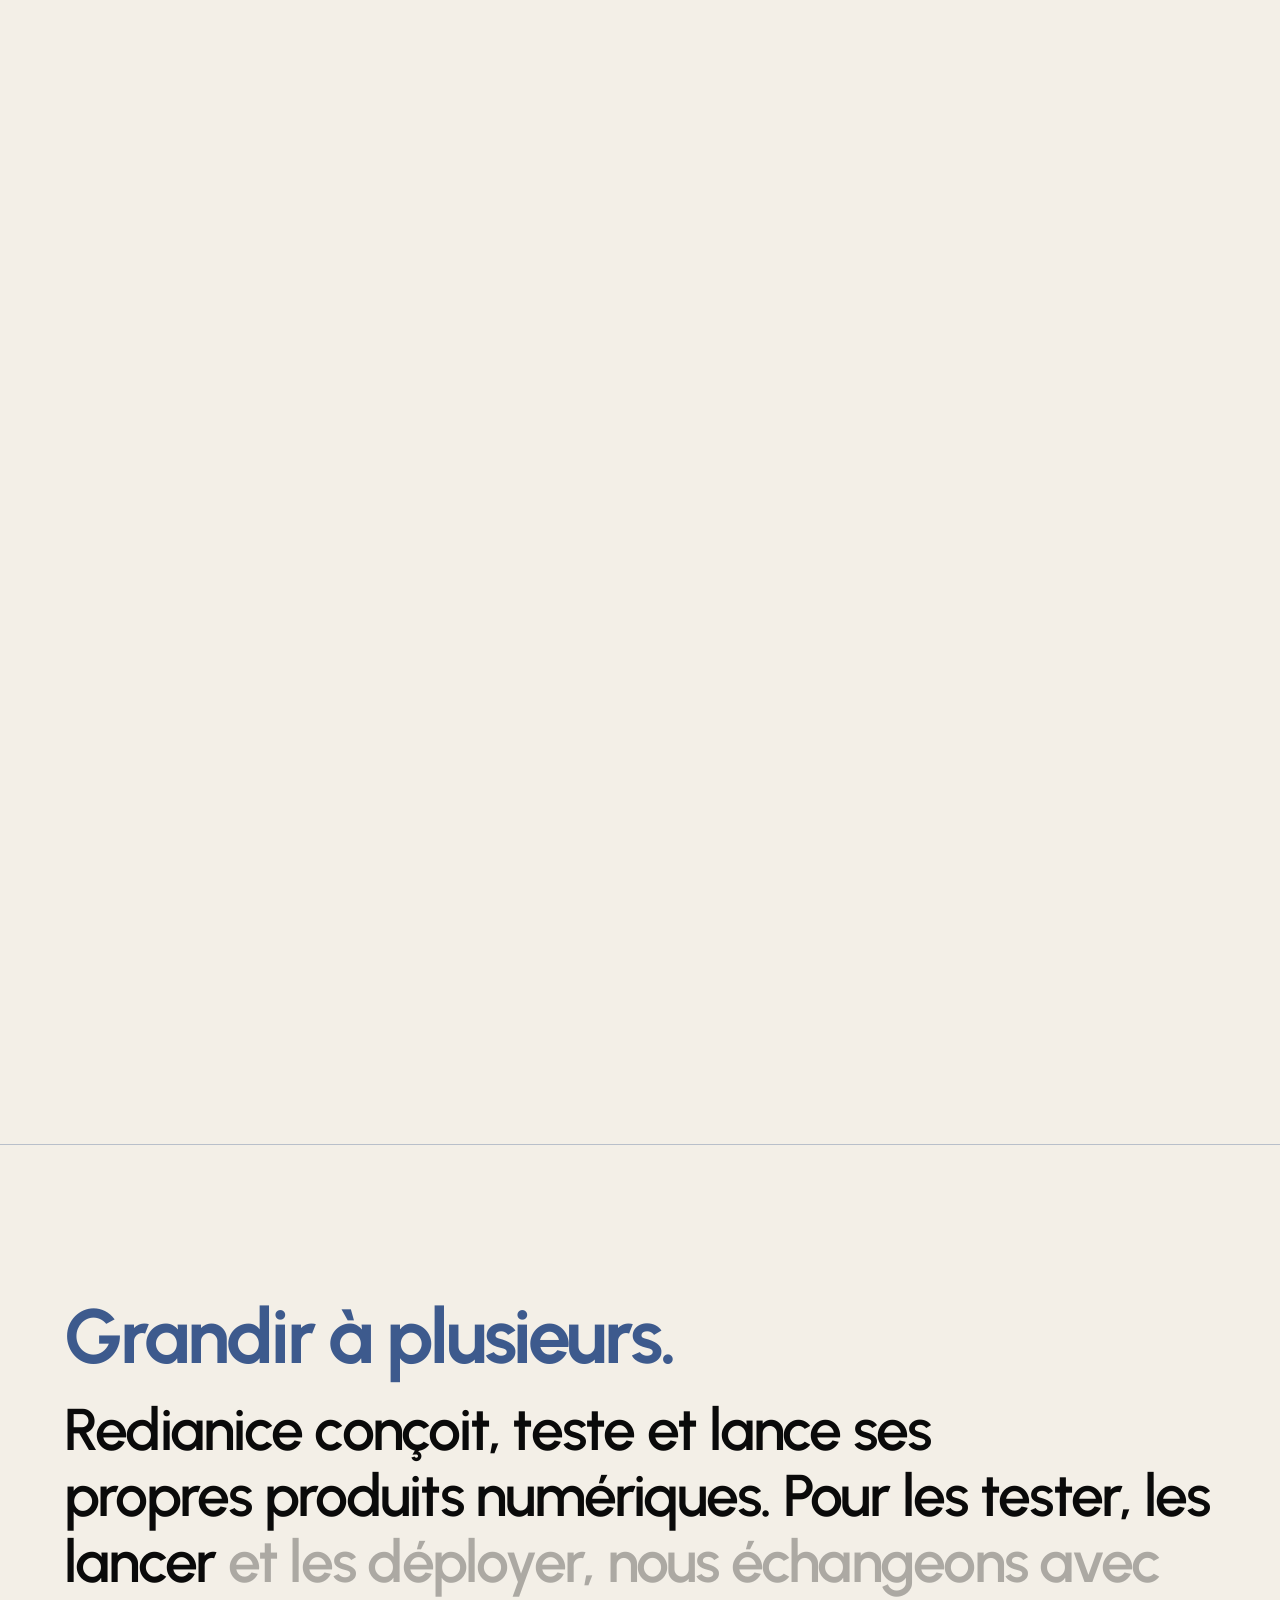
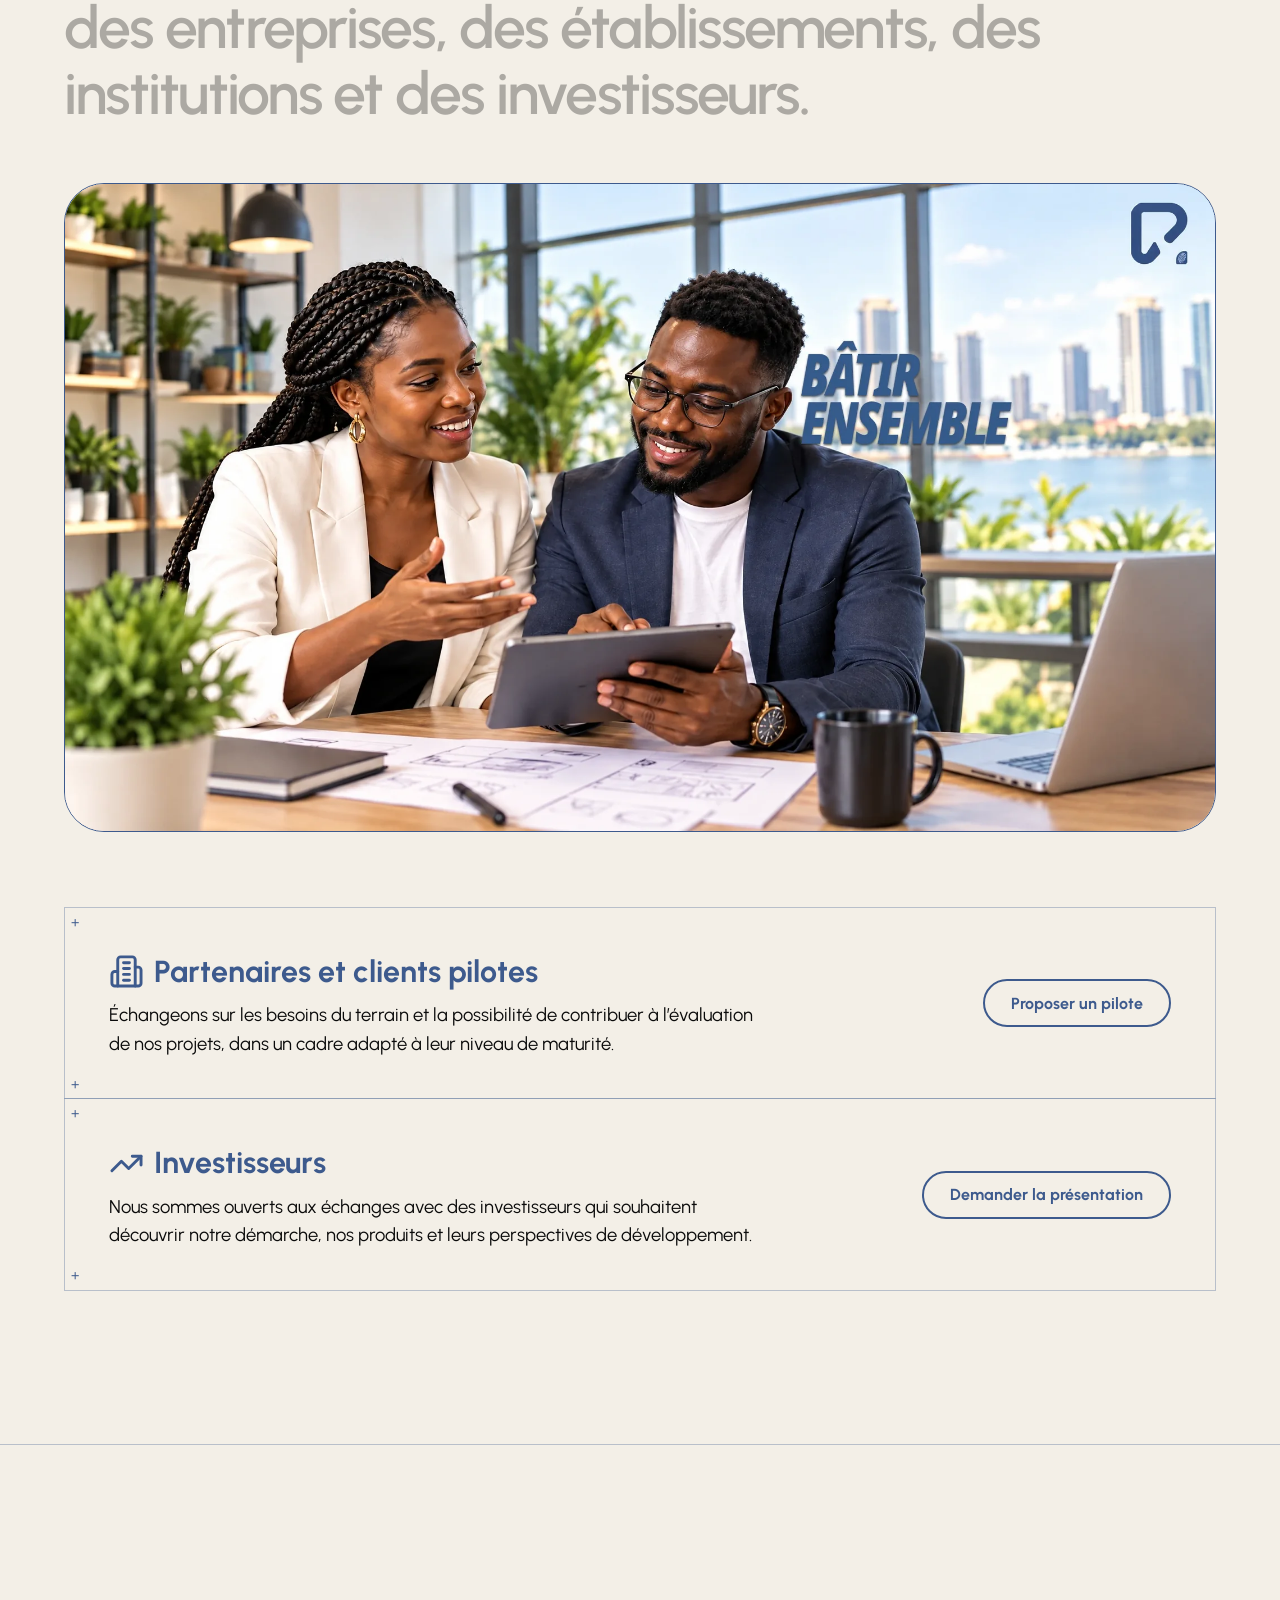
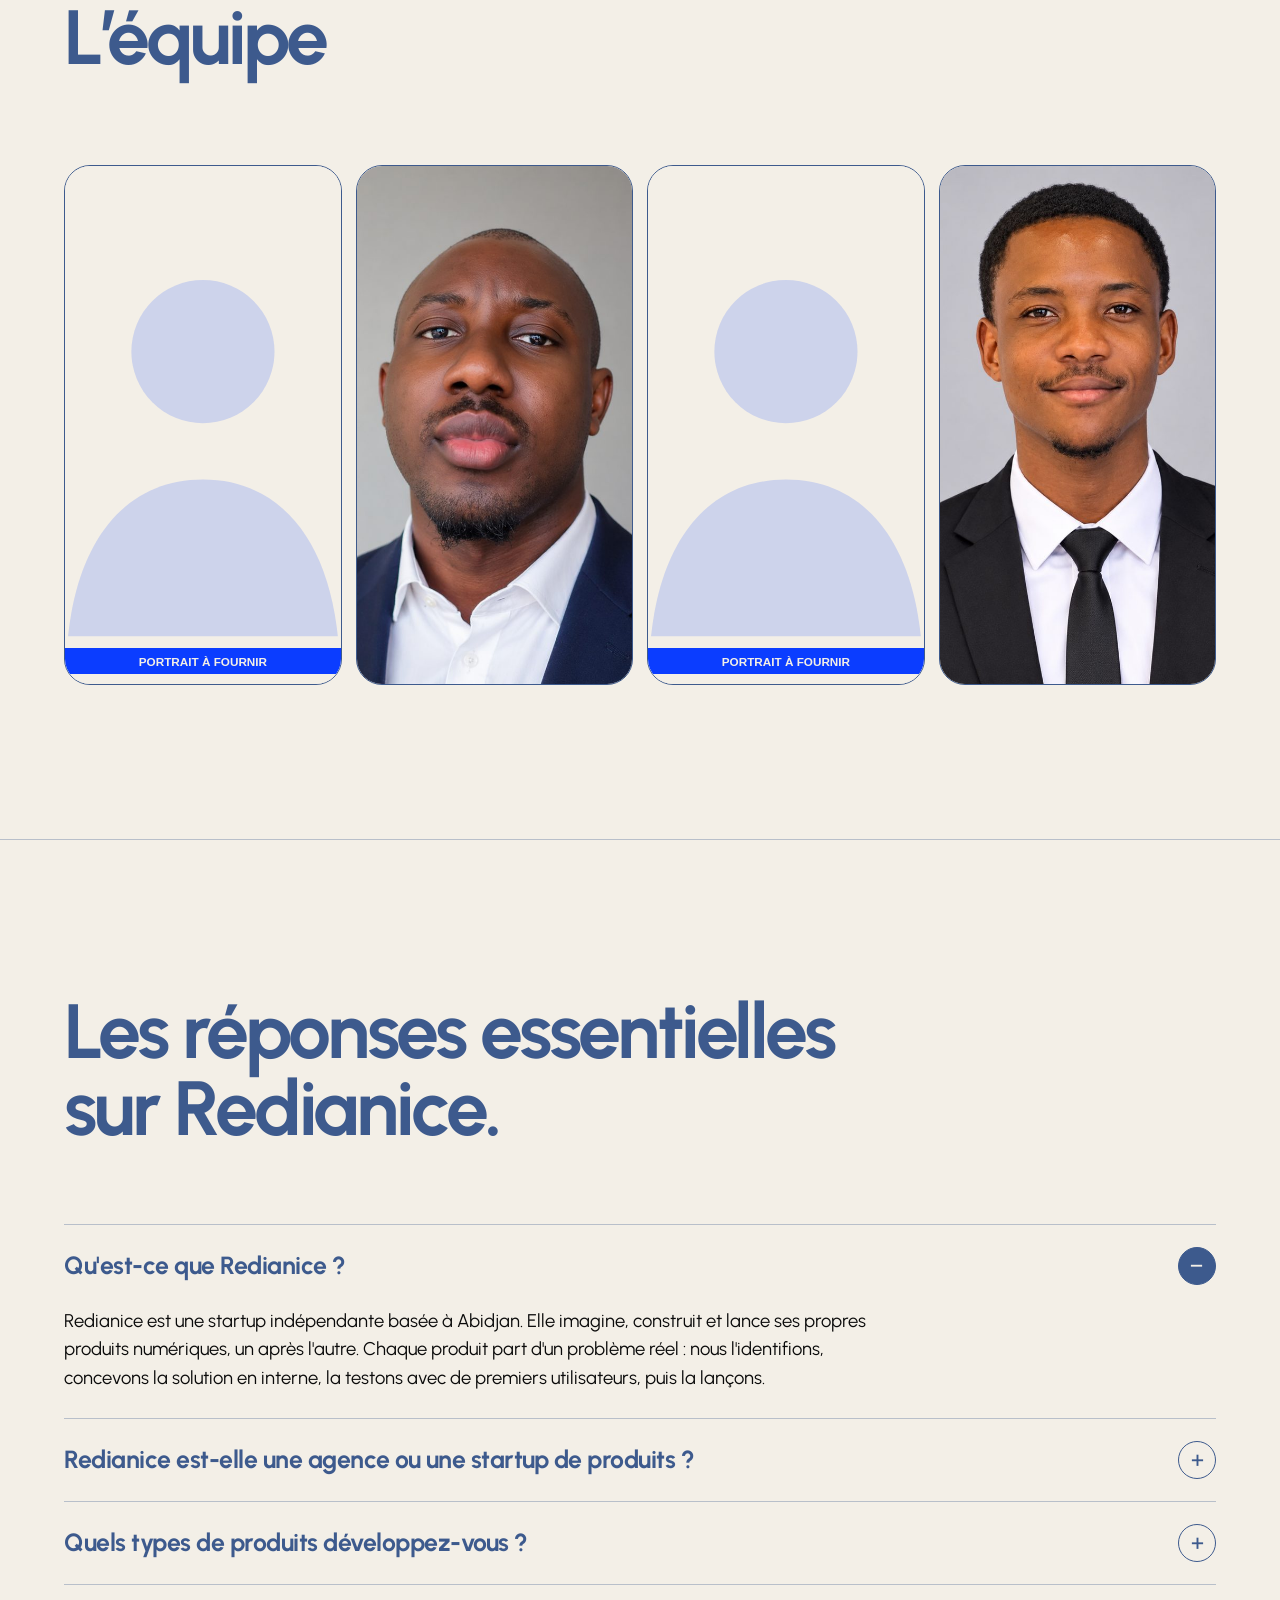
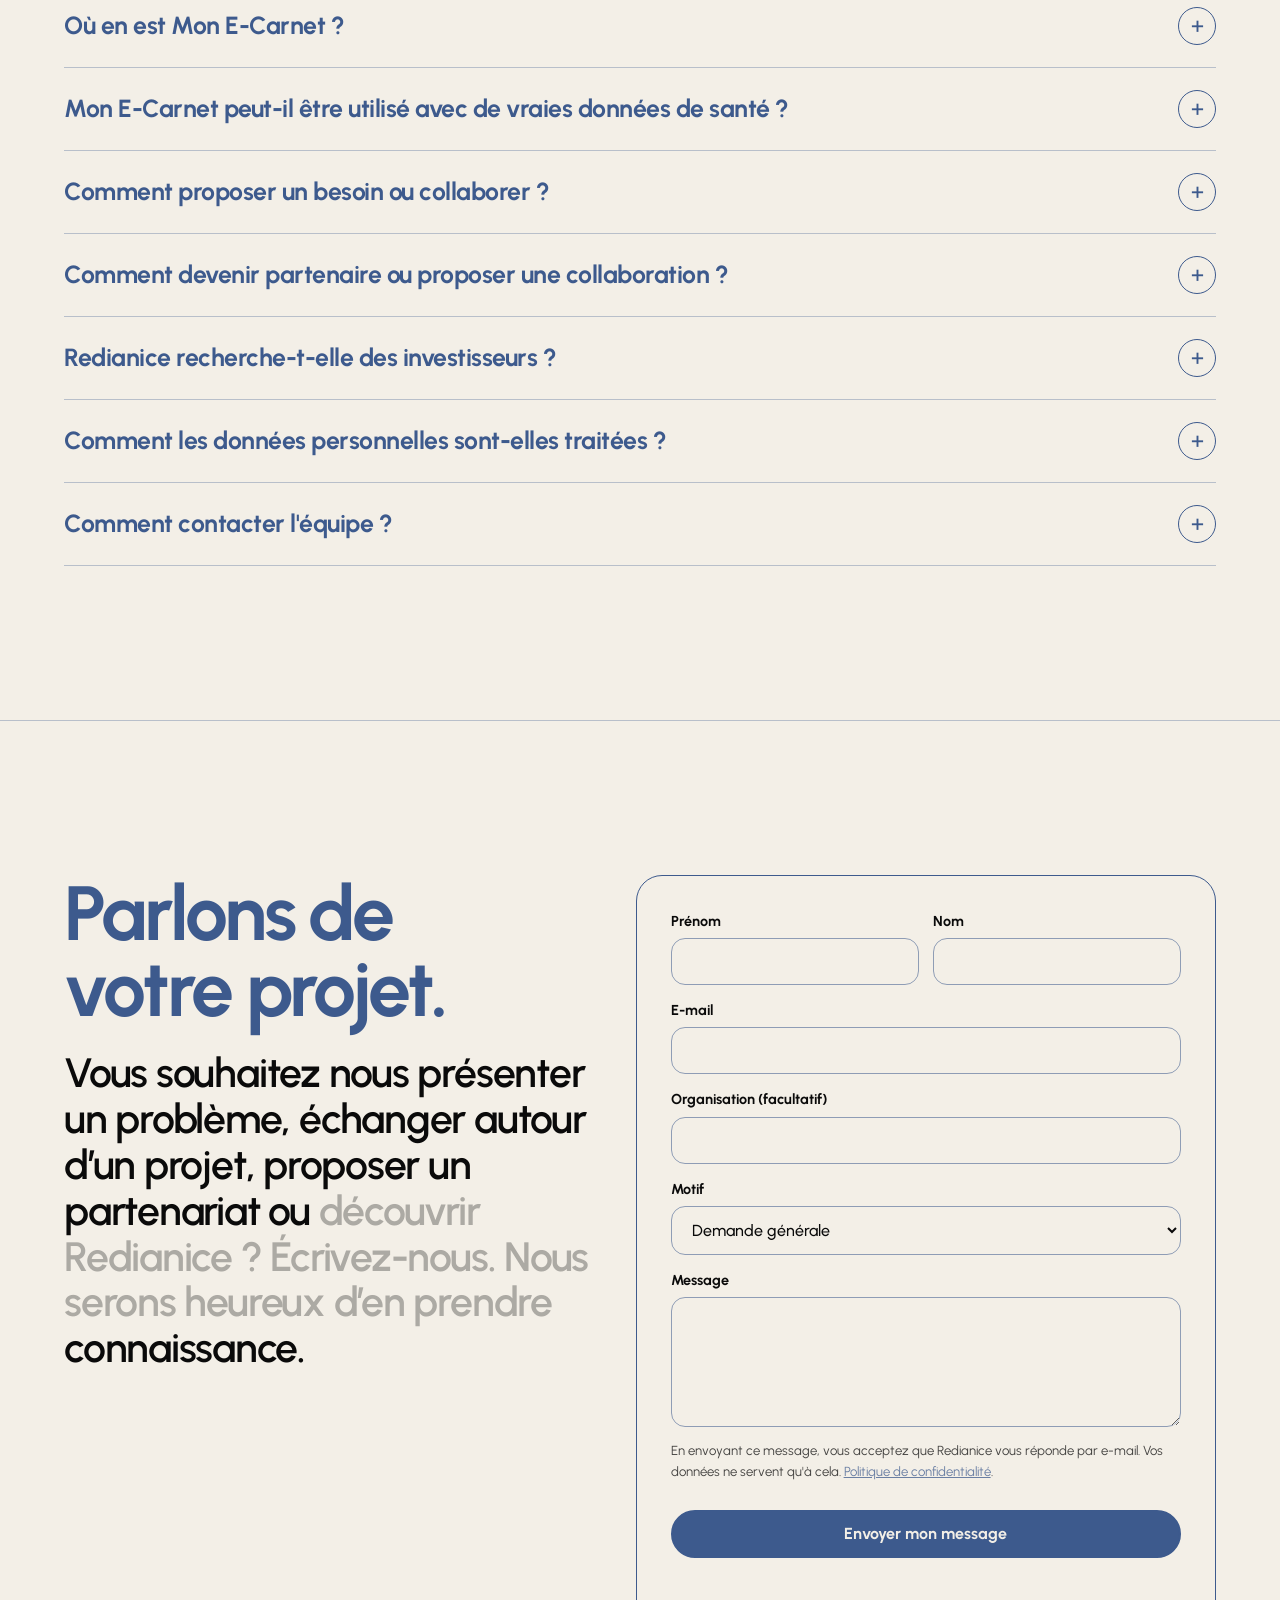
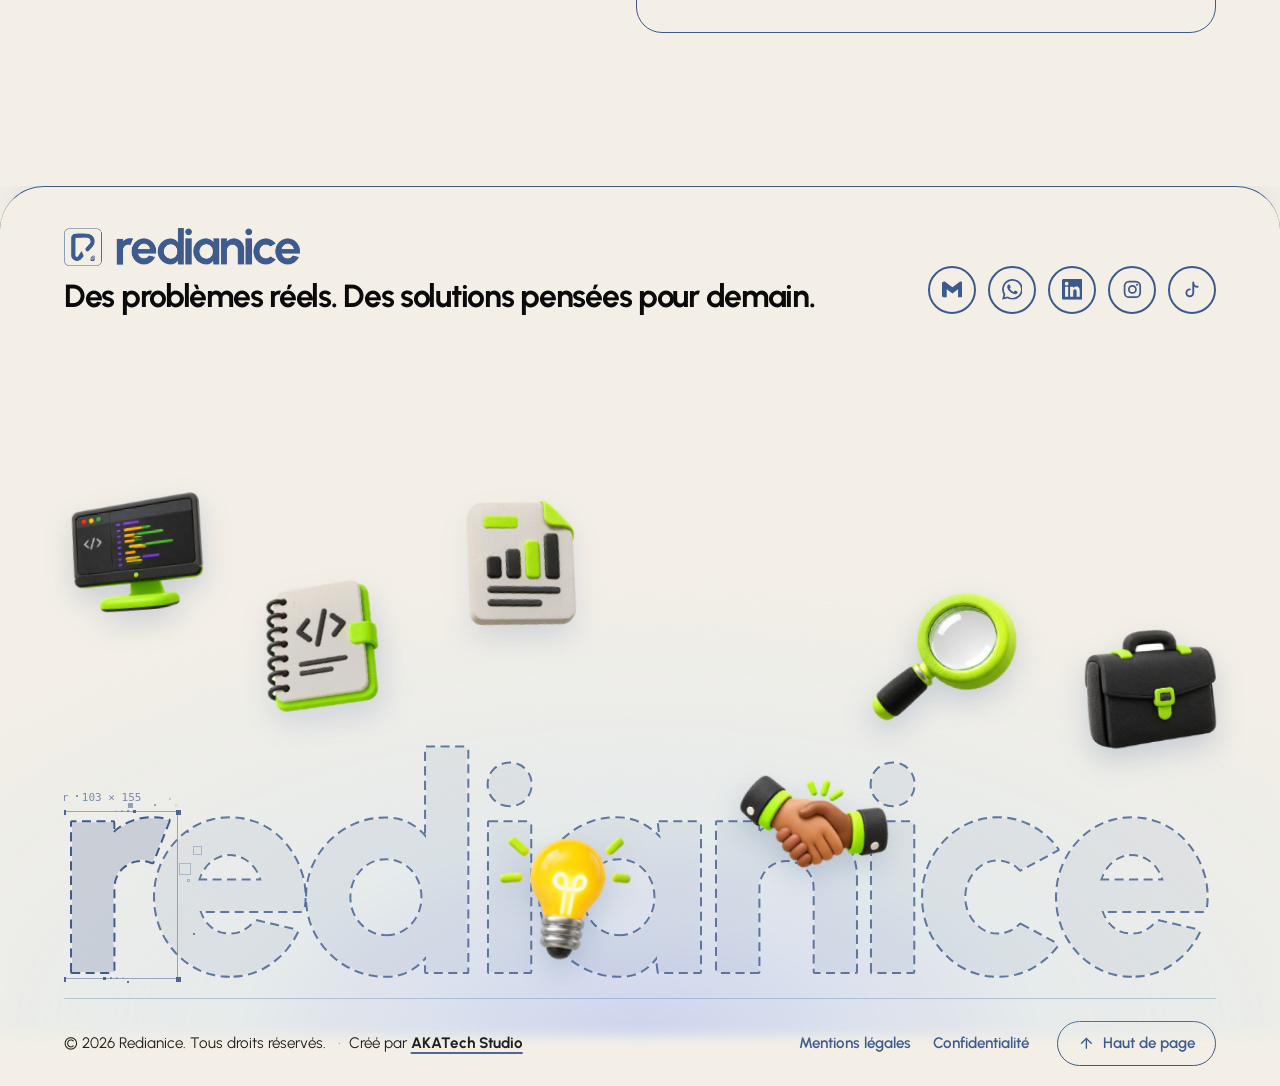
==== commit 75c9b5e4: "v43" ====
--- a/index.html
+++ b/index.html
@@ -138,7 +138,7 @@
       <article class="pcard pcard--vis" tabindex="0">
         <div class="pcard__media"><img src="assets/e-carnet-presentation.gif" alt="Mon E-Carnet : aperçu animé de l’application, votre santé à portée de main" width="540" height="608" loading="lazy" draggable="false"></div>
         <span class="pcard__hint" aria-hidden="true"><i></i>Détails</span>
-        <div class="pcard__info"><img src="assets/e-carnet-logo.webp" alt="Logo de Mon E-Carnet" width="640" height="640" loading="lazy" draggable="false"><h3><span translate="no">Mon E-Carnet</span></h3><span class="status">En phase pilote</span><p>Les informations de santé peuvent être dispersées entre plusieurs carnets papier, documents et souvenirs. Mon E-Carnet explore une manière de rassembler ces informations et de mieux contrôler leur partage. C’est le premier produit développé par Redianice et il est actuellement en phase pilote.</p><a class="pill pill--off" role="link" aria-disabled="true" tabindex="-1">Voir le produit<svg class="ic" aria-hidden="true"><use href="#i-arrow-up-right"/></svg></a><p class="pcard__note">Page indisponible pour le moment : Redianice n’est pas encore constituée.</p></div>
+        <div class="pcard__info"><img src="assets/e-carnet-logo.webp" alt="Logo de Mon E-Carnet" width="640" height="640" loading="lazy" draggable="false"><h3><span translate="no">Mon E-Carnet</span></h3><span class="status">En phase pilote</span><p>Les informations de santé peuvent être dispersées entre plusieurs carnets papier, documents et souvenirs. Mon E-Carnet explore une manière de rassembler ces informations et de mieux contrôler leur partage. C’est le premier produit développé par Redianice et il est actuellement en phase pilote.</p><a class="pill pill--off" role="link" aria-disabled="true" tabindex="-1">Voir le produit<svg class="ic" aria-hidden="true"><use href="#i-arrow-up-right"/></svg></a><p class="pcard__note">Projet indisponible</p></div>
       </article>
       <article class="pcard pcard--soon"><svg class="ic" aria-hidden="true"><use href="#i-sparkles"/></svg><h3>Projet en exploration</h3><p>Nous étudions des besoins et des pistes de solutions. Nous présenterons un nouveau projet lorsqu’il sera suffisamment défini.</p></article>
       <article class="pcard pcard--soon"><svg class="ic" aria-hidden="true"><use href="#i-lightbulb"/></svg><h3>Projet en exploration</h3><p>Nous étudions des besoins et des pistes de solutions. Nous présenterons un nouveau projet lorsqu’il sera suffisamment défini.</p></article>
--- a/css/style.css
+++ b/css/style.css
@@ -639,7 +639,7 @@
 /* ================= V28 =================
    1) « Notre méthode » et « Notre approche » sont des sections à part (même padding que les autres sections ; « Les débuts de Redianice » a été retirée en V29) :
       le zigzag de la marque s'arrête à « De l'observation à la solution. ».
-   2) Survol des cartes en grille : le dégradé bleu du fond du hero (mêmes bleus que DEFAULTS dans js/hero-bg.js).
+   2) Cartes en grille : le dégradé bleu (allumé par le défilement, V40) du fond du hero (mêmes bleus que DEFAULTS dans js/hero-bg.js).
    3) Pied de page : slogan noir, objets fusée et globe retirés, mise en forme reprise ; l'en-tête s'efface à l'arrivée du pied de page. */
 
 /* ---------- 1) Sections « solo » (reprennent le style de texte de la grande section À propos) ---------- */
@@ -654,10 +654,10 @@
   background-image:
     radial-gradient(95% 70% at var(--gx) var(--gy),rgba(123,151,255,calc(.5*var(--hg))) 0%,rgba(123,151,255,calc(.26*var(--hg))) 48%,rgba(123,151,255,0) 100%),
     linear-gradient(180deg,rgba(246,248,255,calc(.85*var(--hg))) 0%,rgba(180,220,255,calc(.5*var(--hg))) 40%,rgba(127,211,251,calc(.32*var(--hg))) 74%,rgba(246,248,255,calc(.6*var(--hg))) 100%);
-  transition:--hg .6s var(--ease),--gx .45s var(--ease),--gy .45s var(--ease),border-color .3s,transform .4s var(--ease);
+  transition:--hg .25s linear,border-color .3s,transform .4s var(--ease);
 }
 .tp-work li,.tp-work li:hover{background-color:transparent}
-.pcard:hover,.pcard:focus-within,.flow li:hover,.deal:hover,.deal:focus-within,.steps li:hover,.tp-work li:hover{--hg:1}
+/* --hg (0 à 1) est écrit par js/main.js selon la position de la carte à l'écran : le dégradé s'allume au défilement, jamais au survol ni au toucher */
 .flow li{position:relative}
 .flow li:hover,.deal:hover,.steps li:hover,.tp-work li:hover,.pcard:hover{border-color:var(--blue)}
 .flow li:hover{z-index:1}
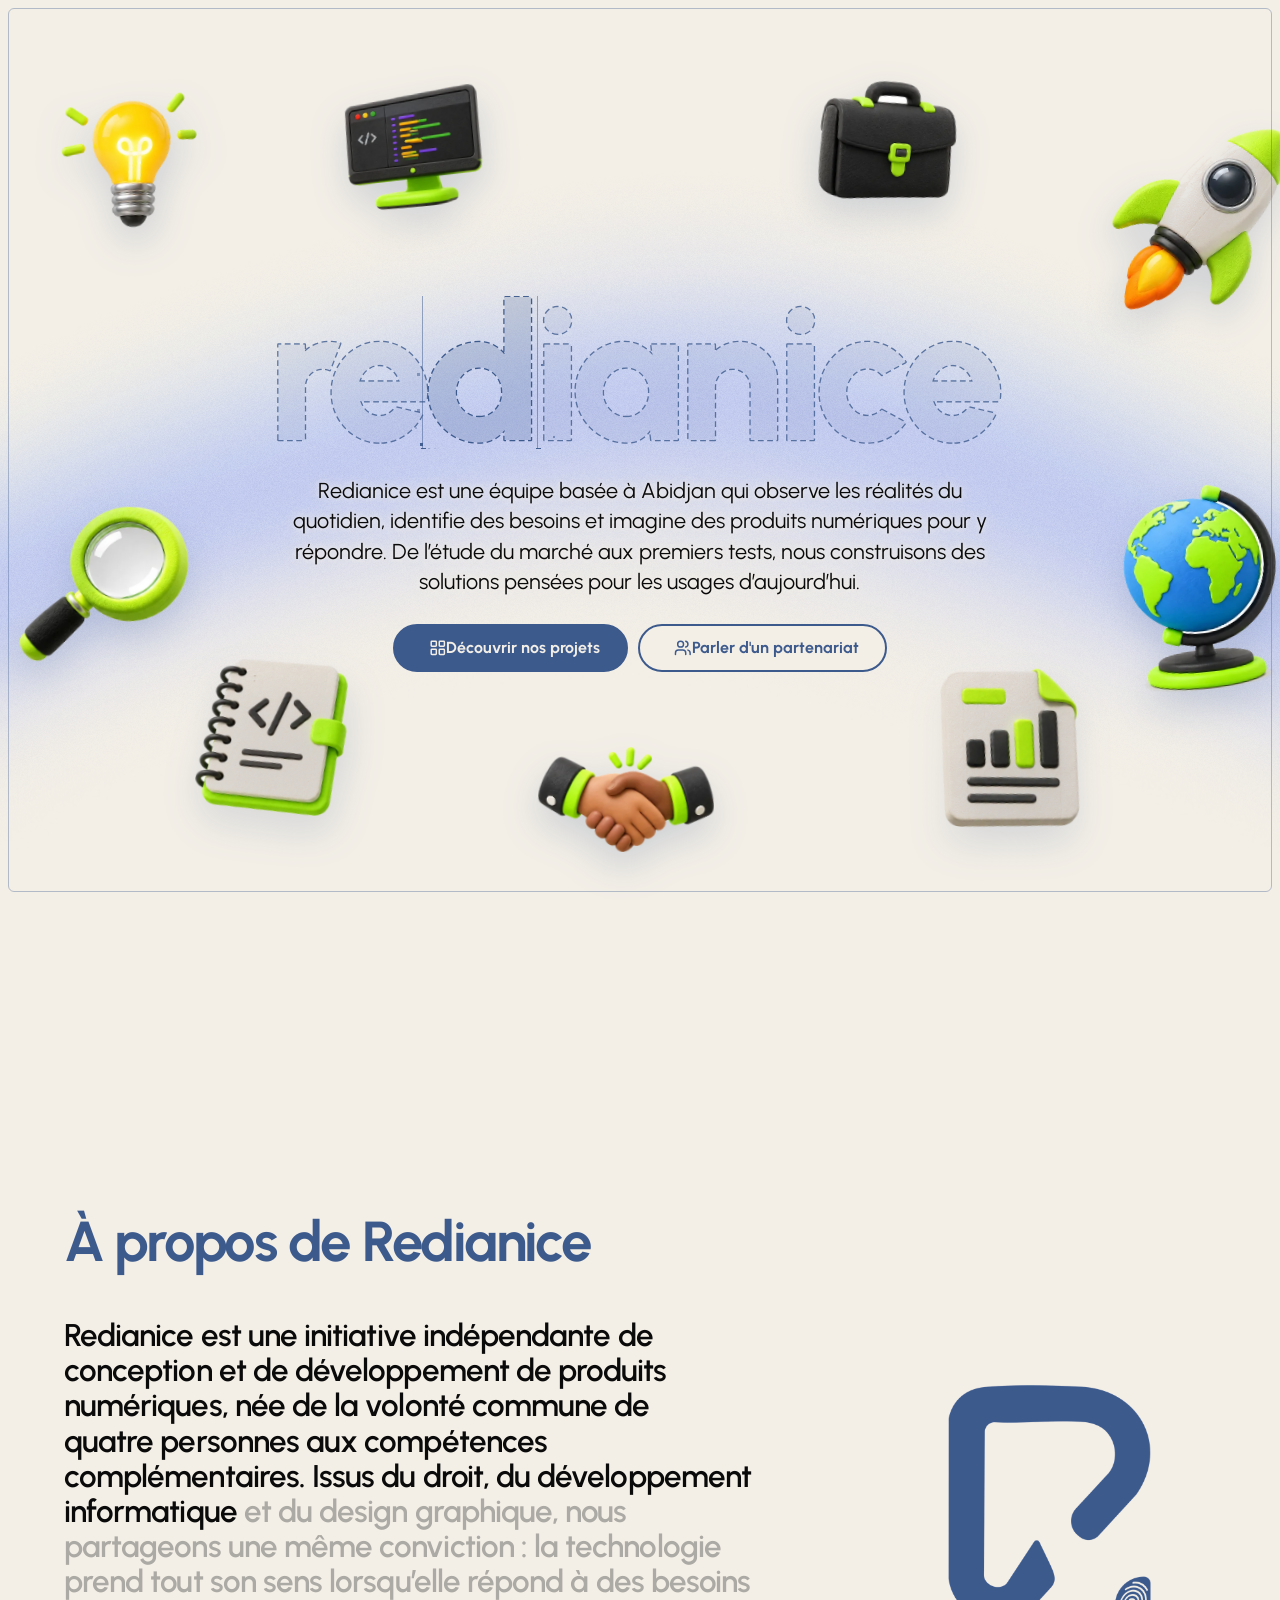
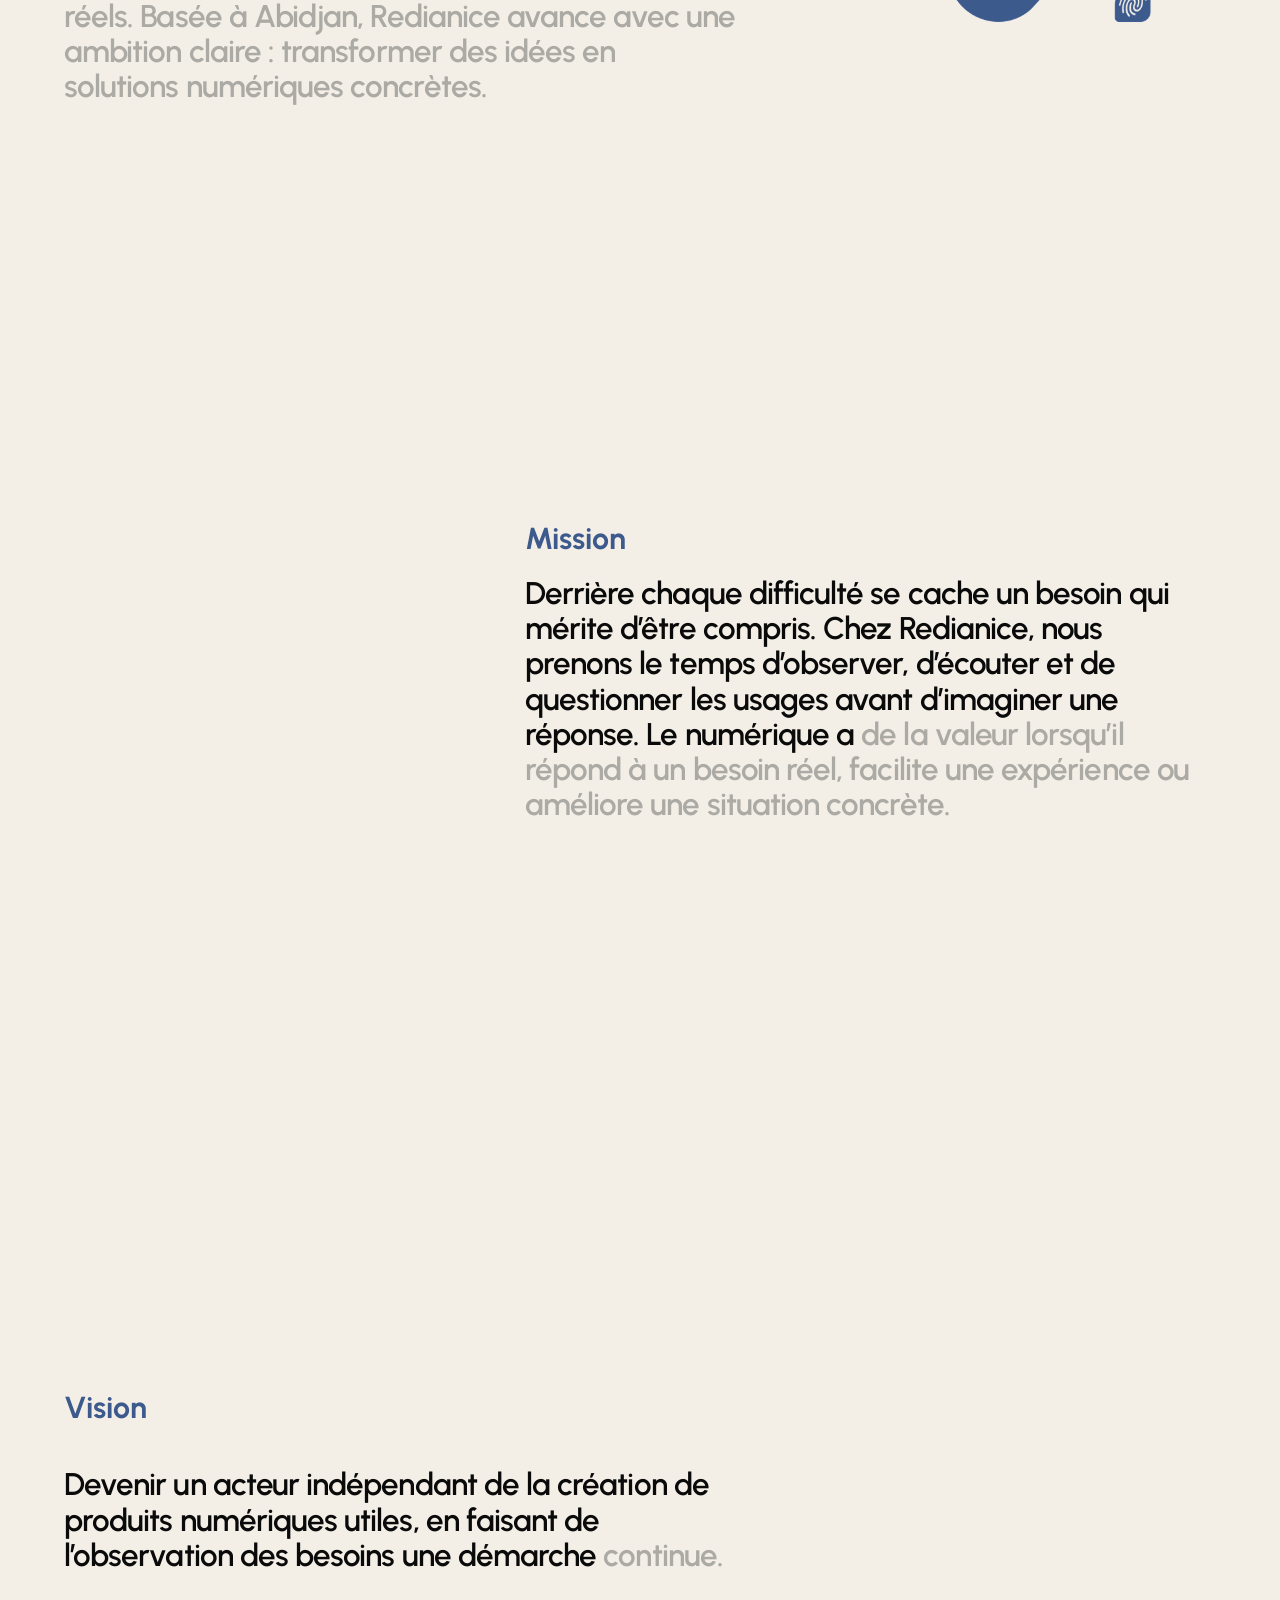
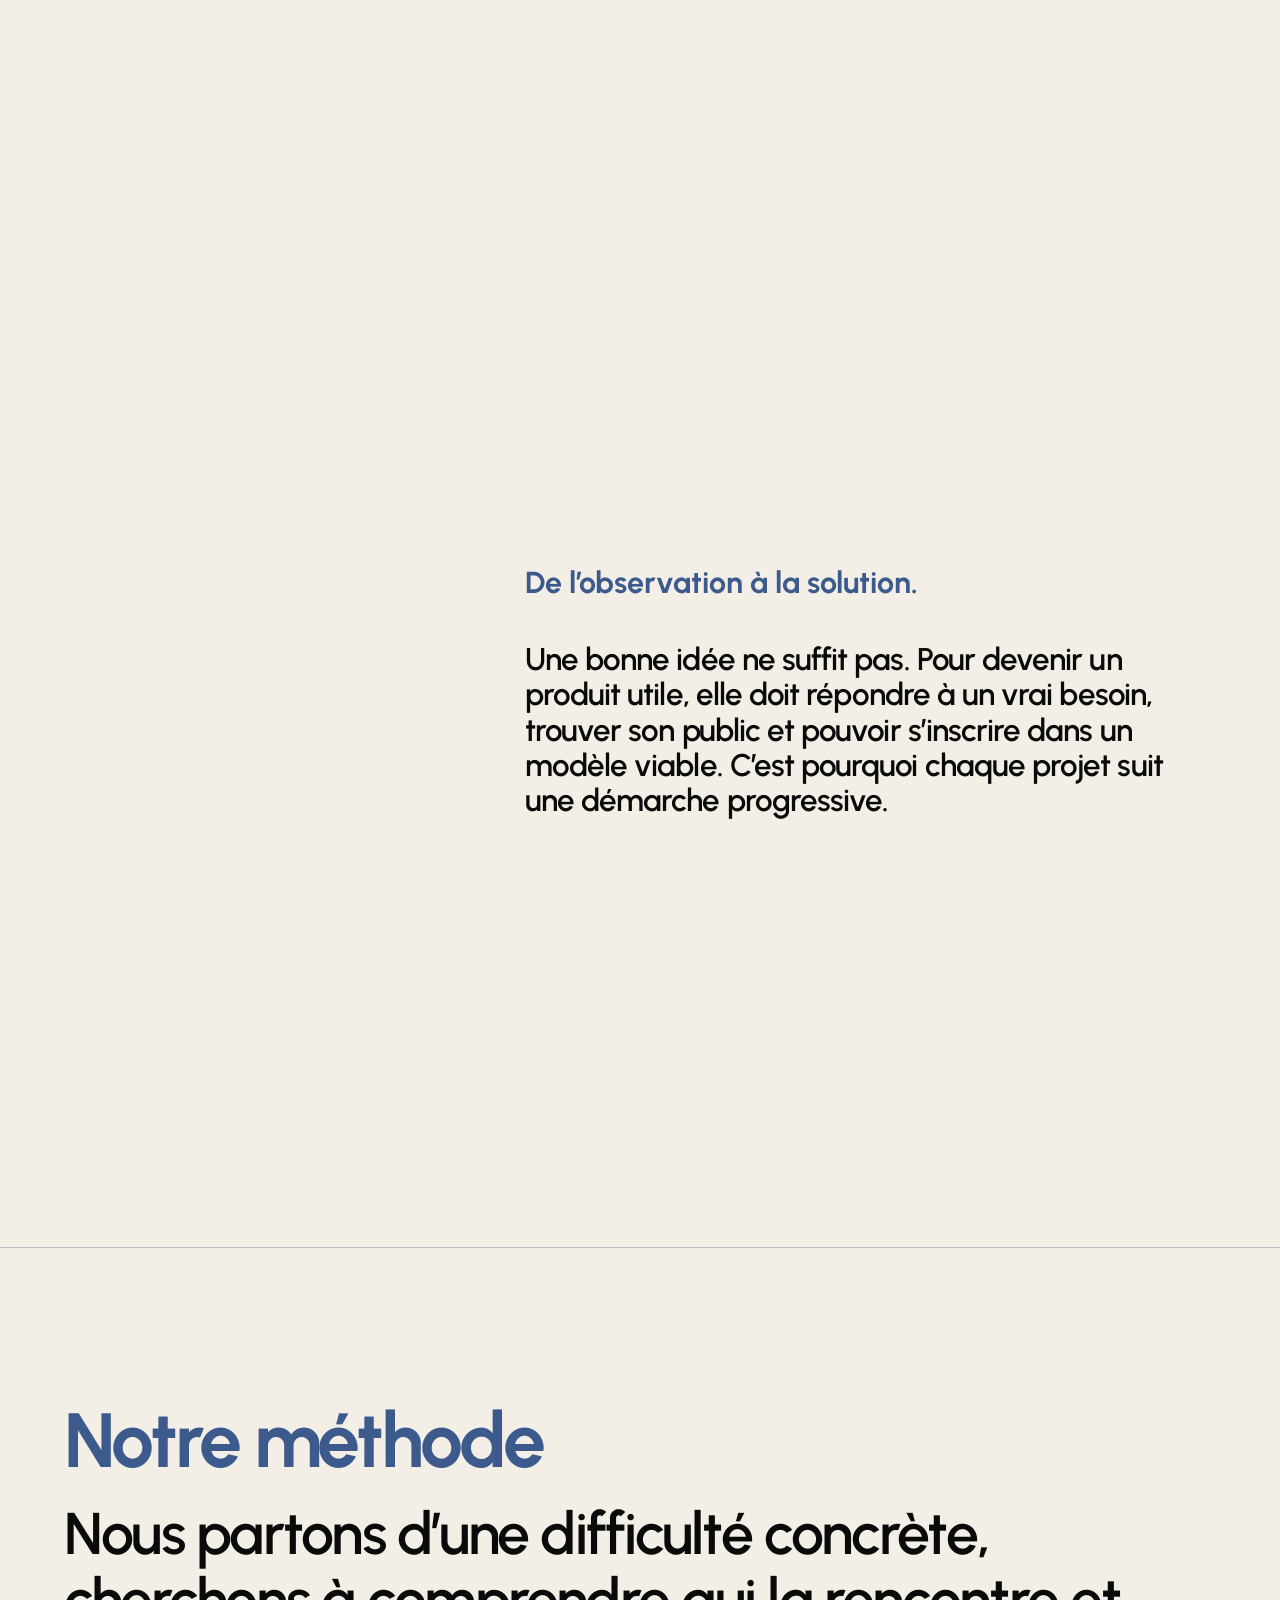
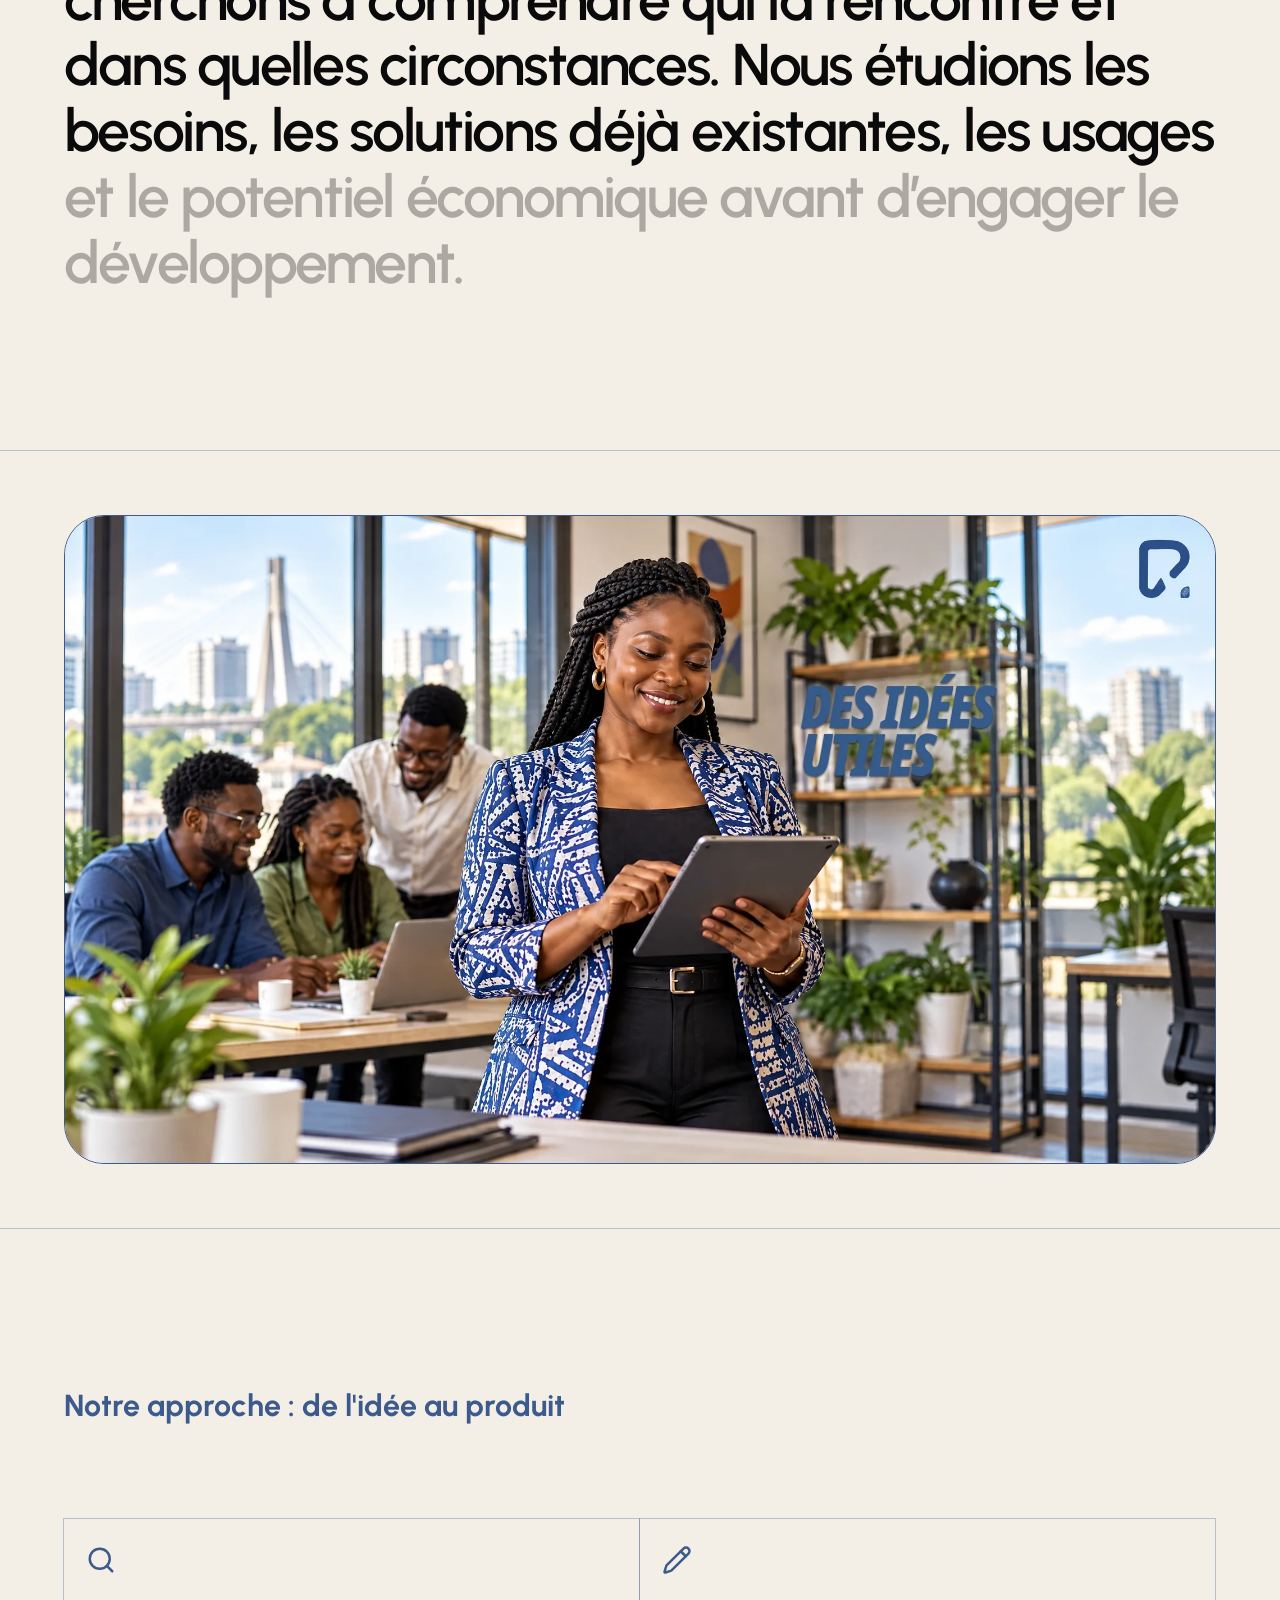
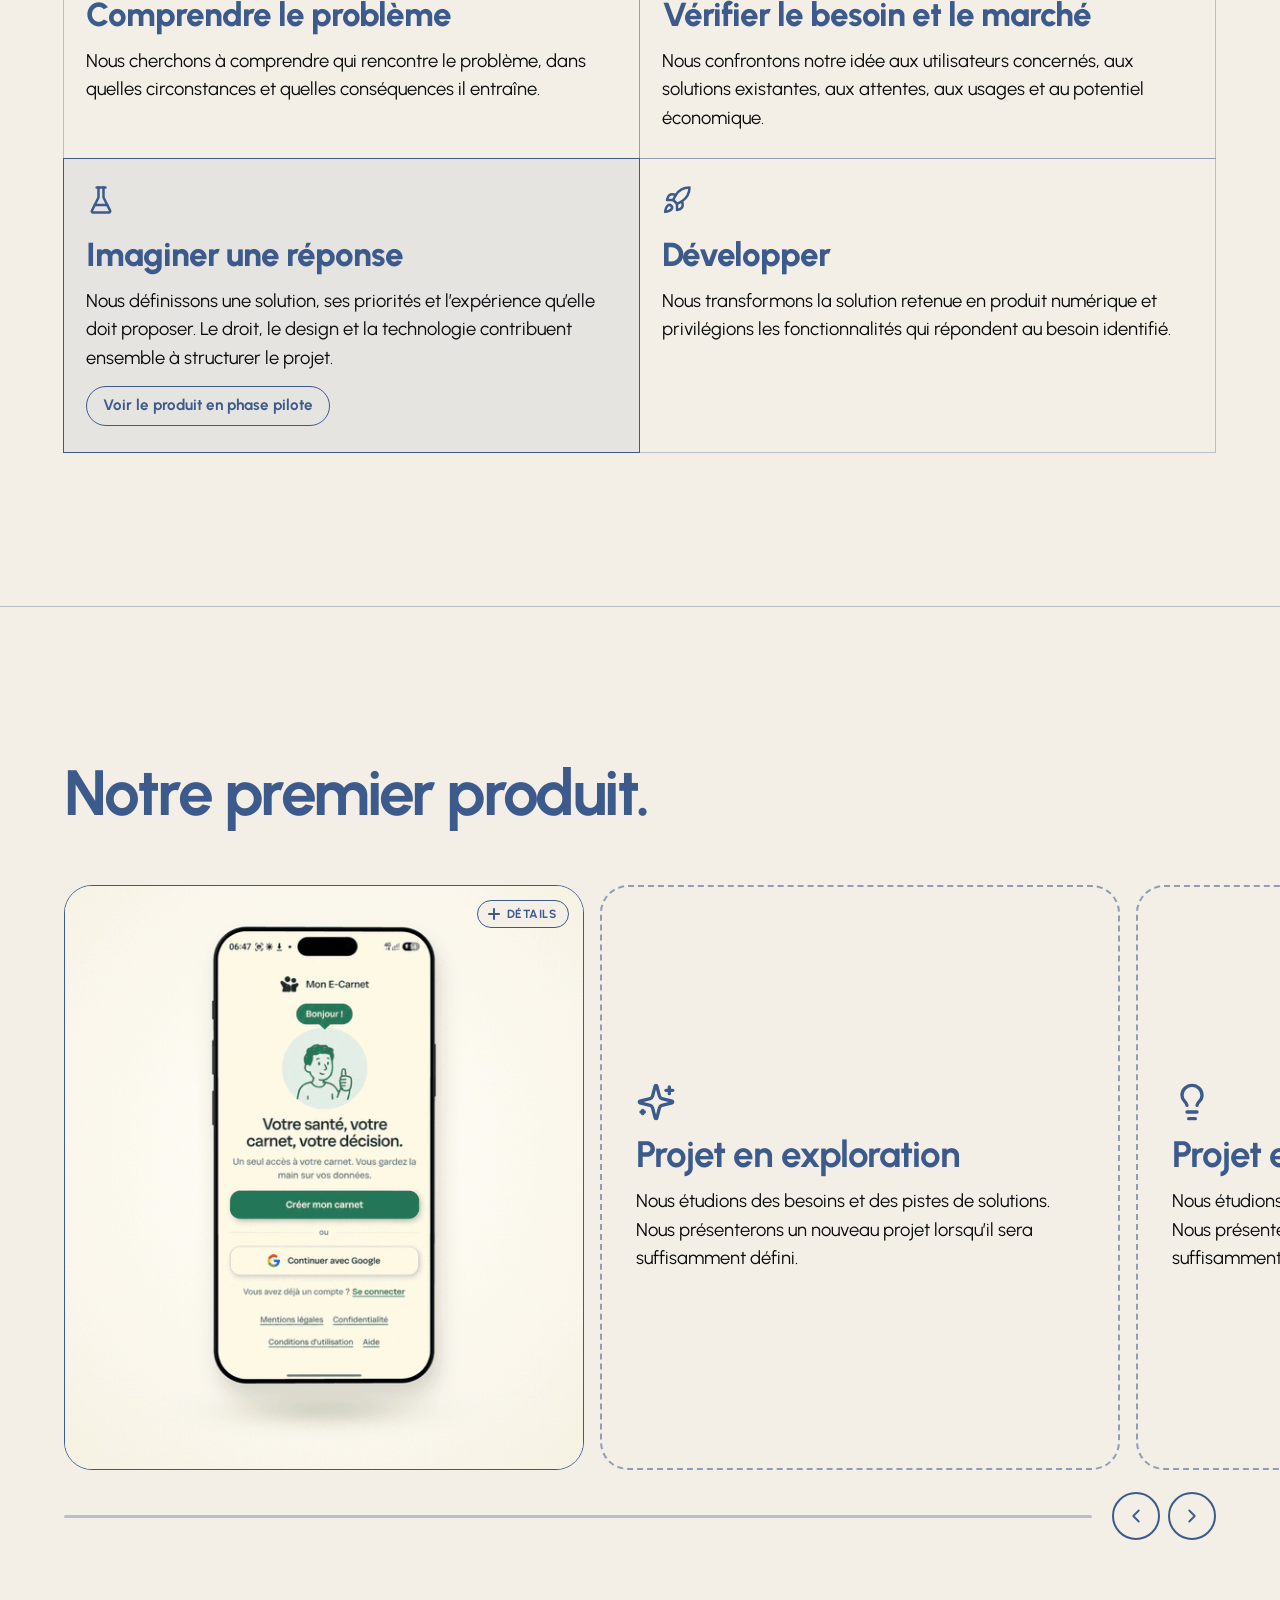
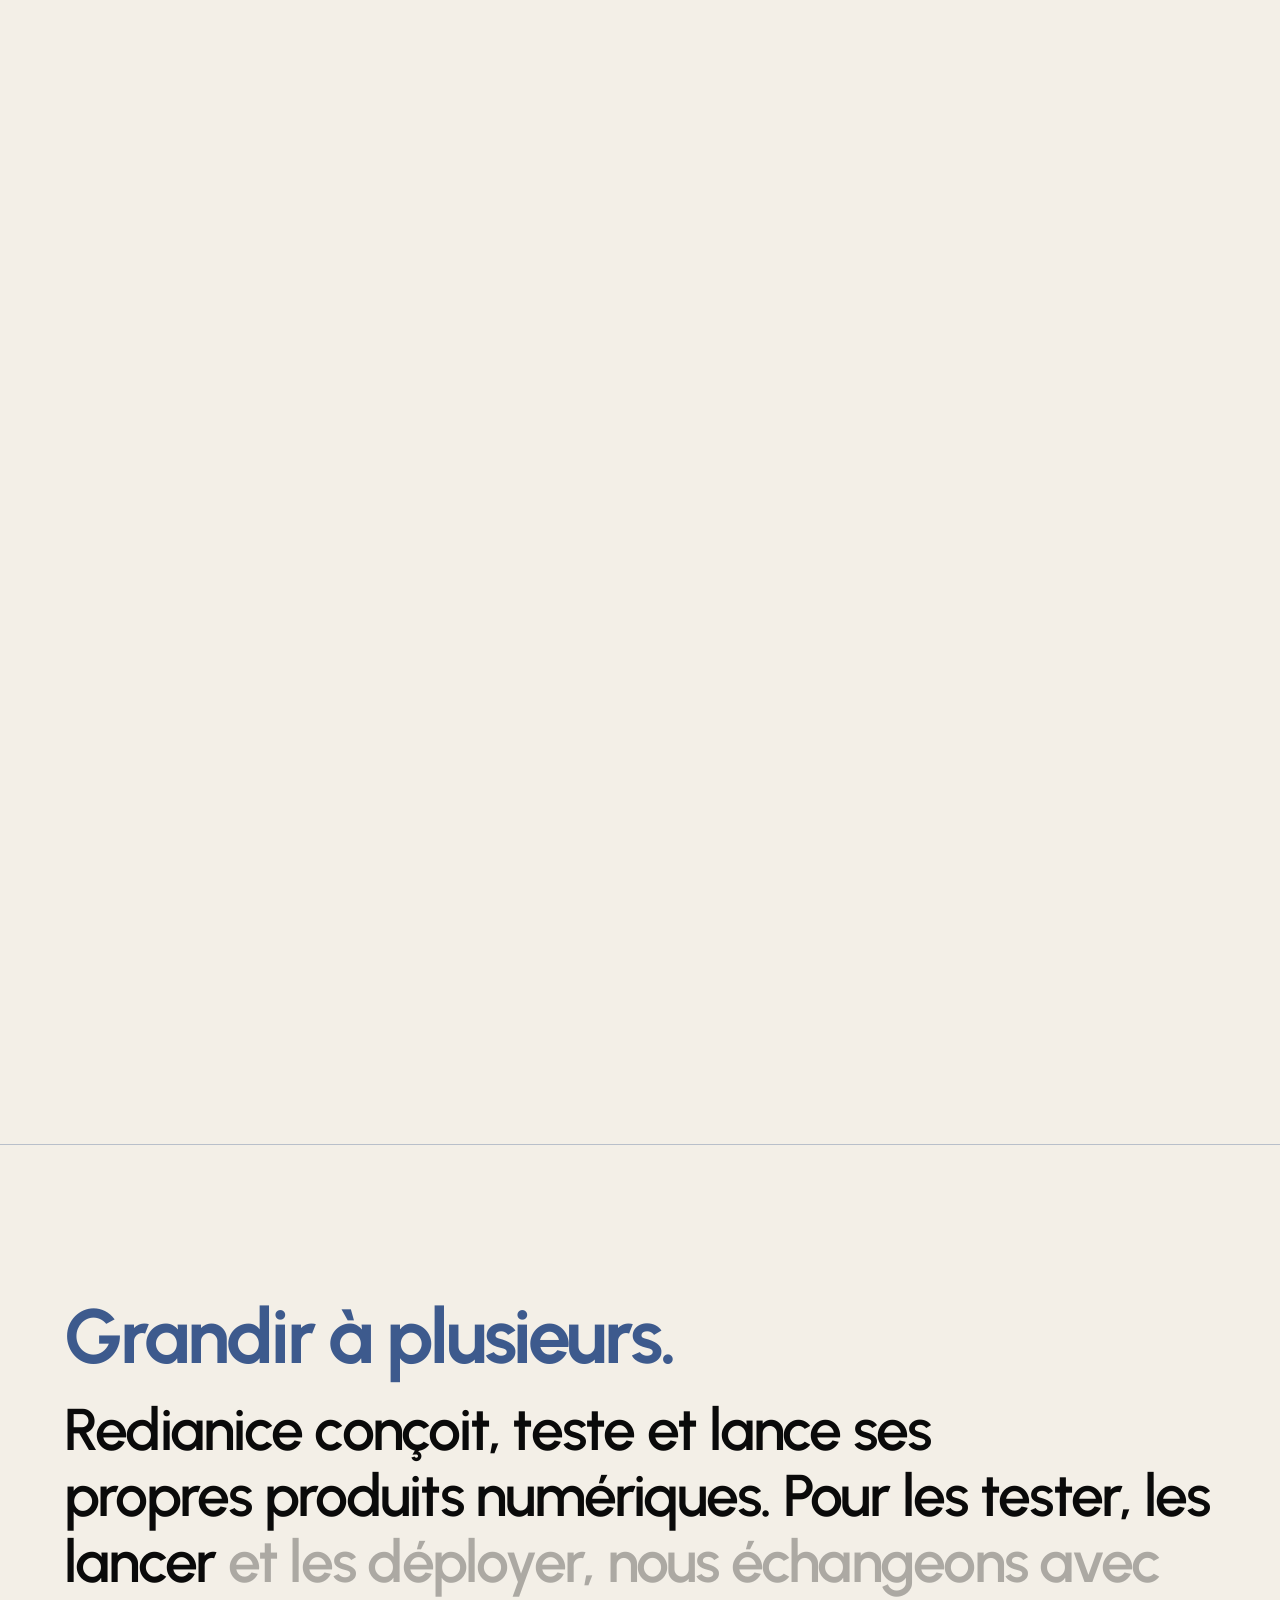
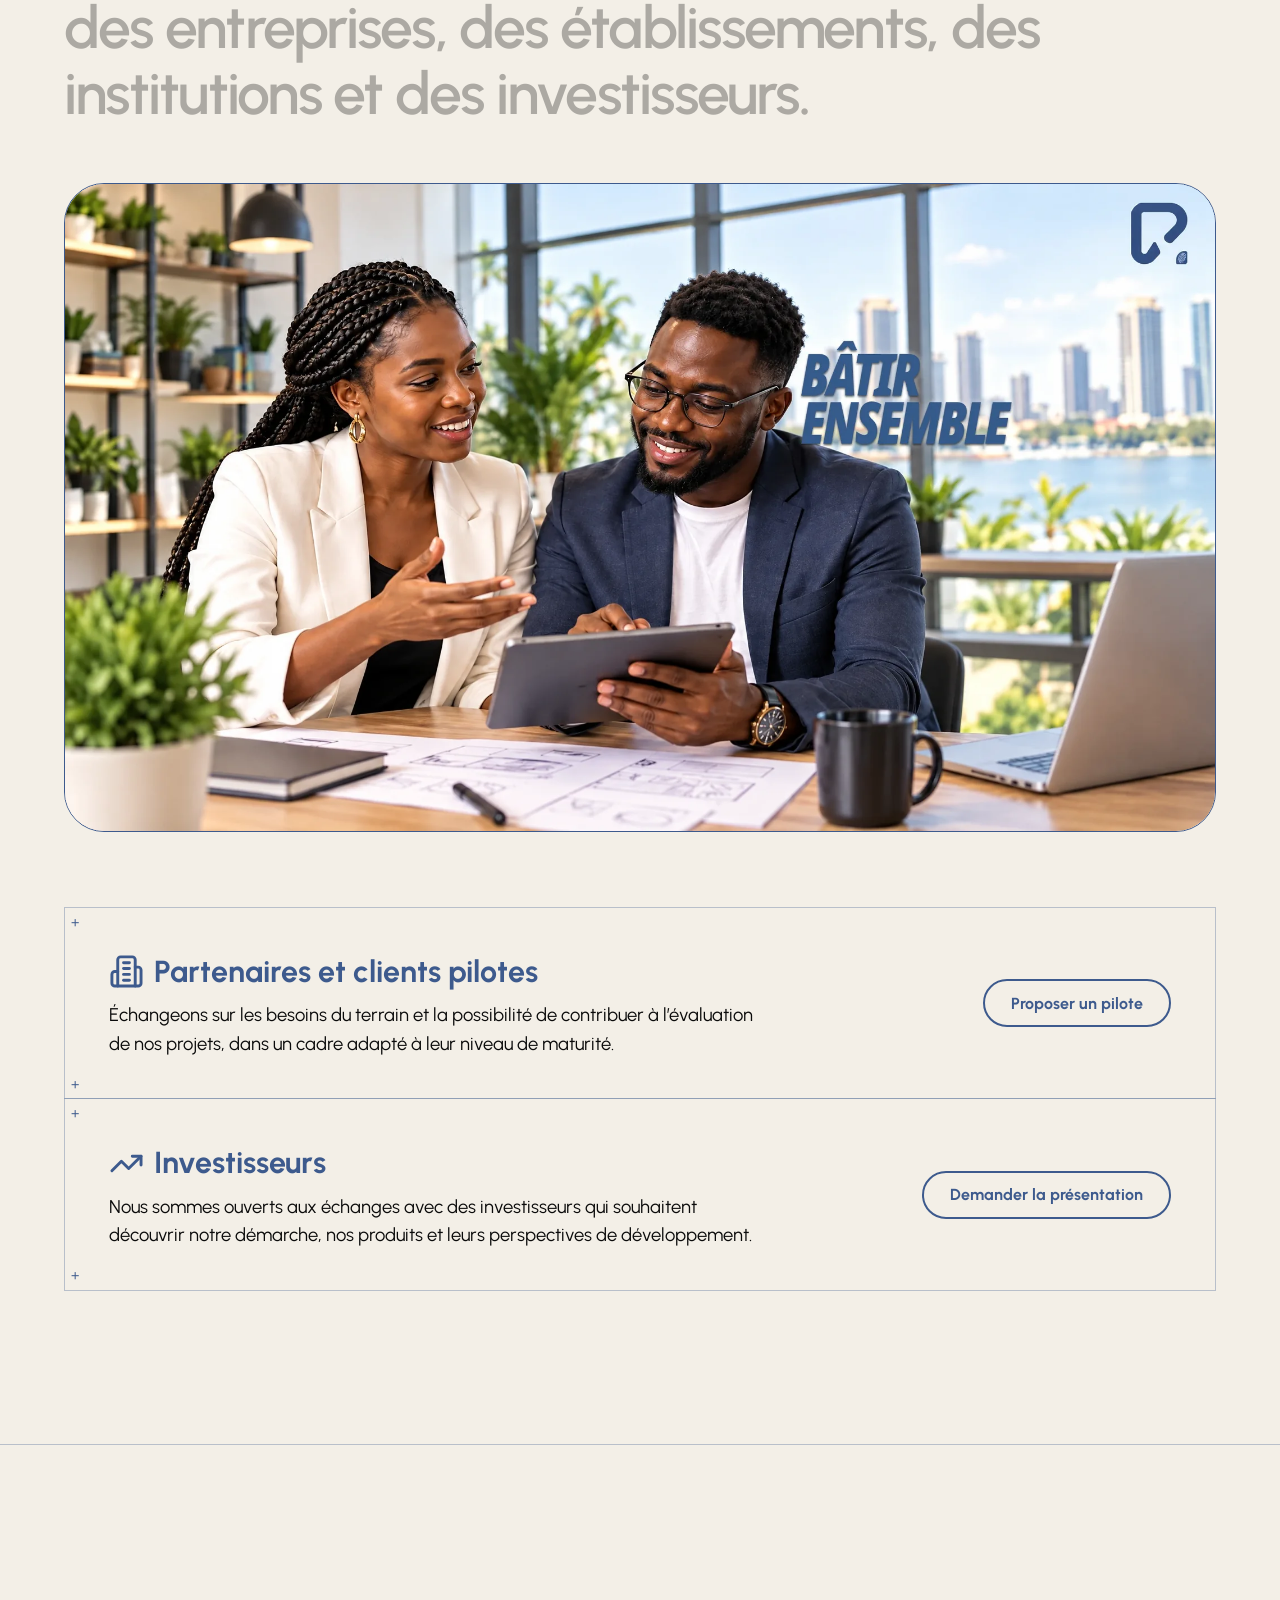
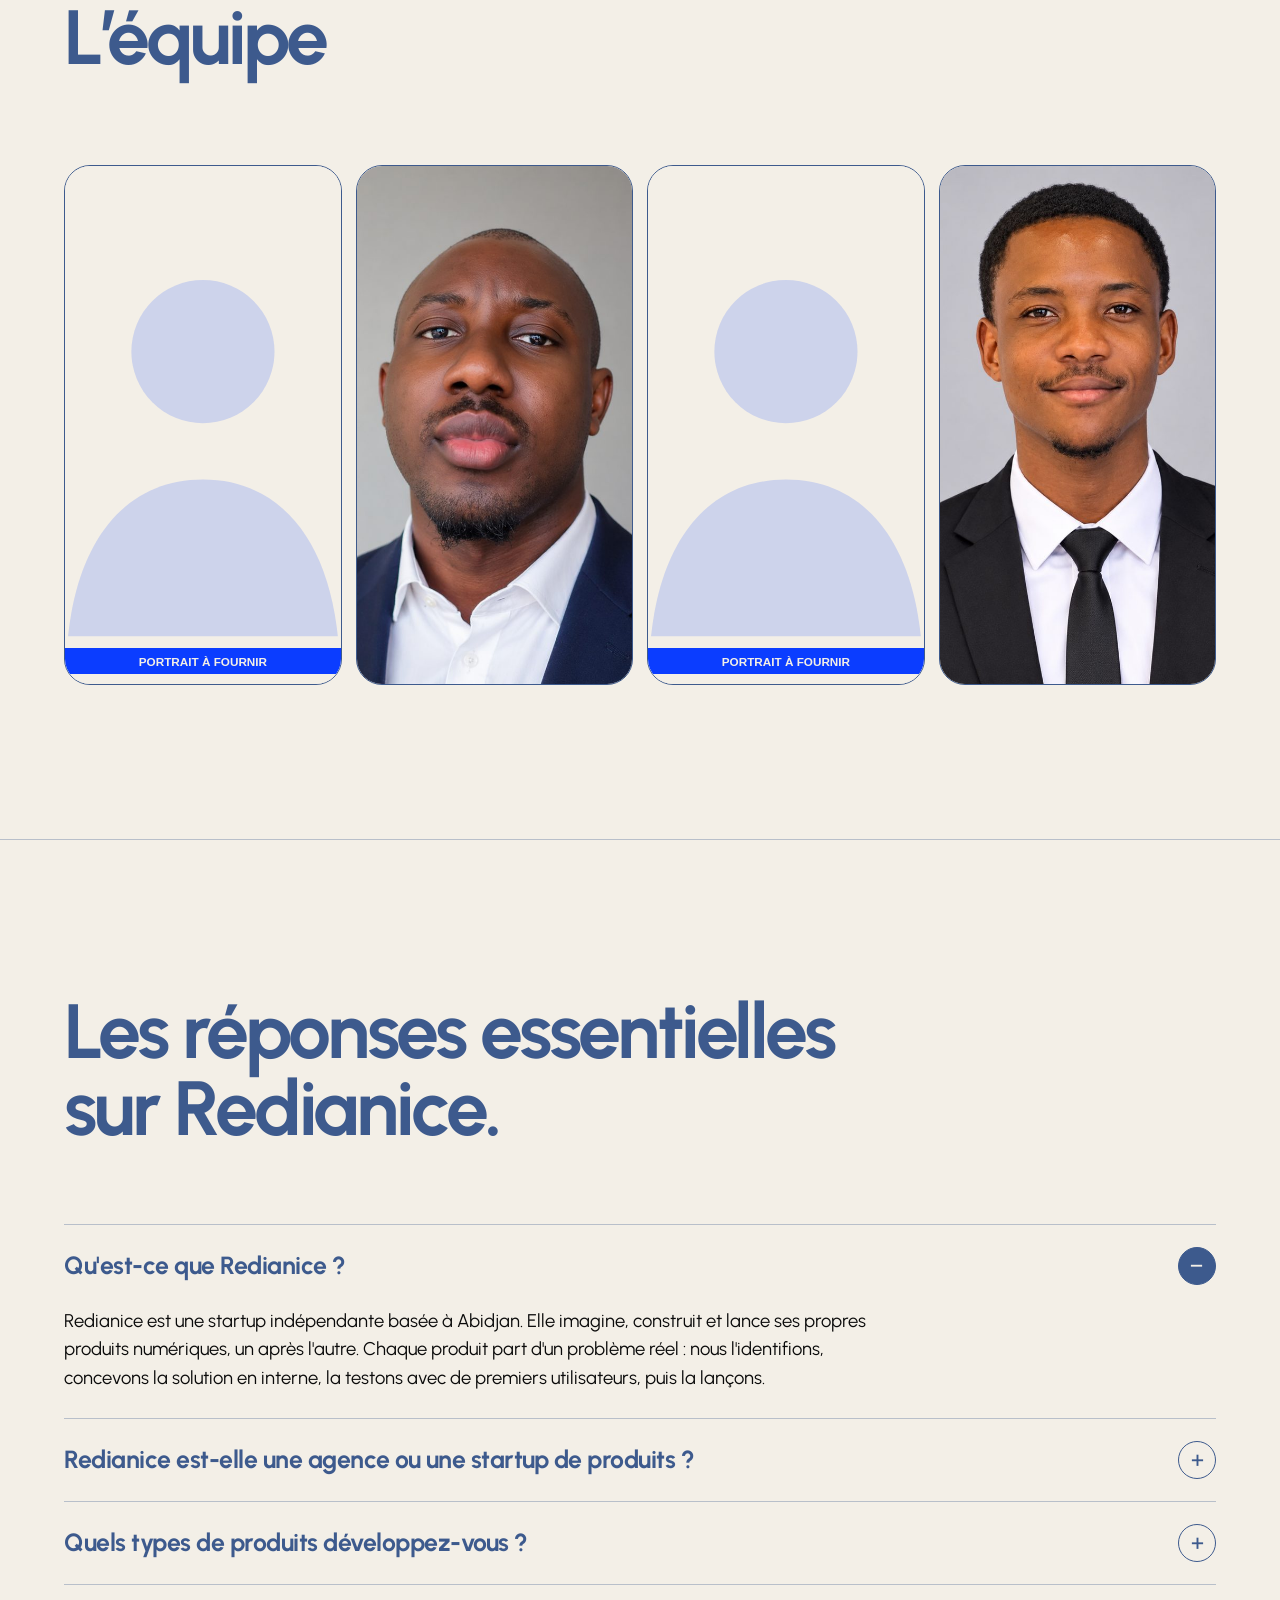
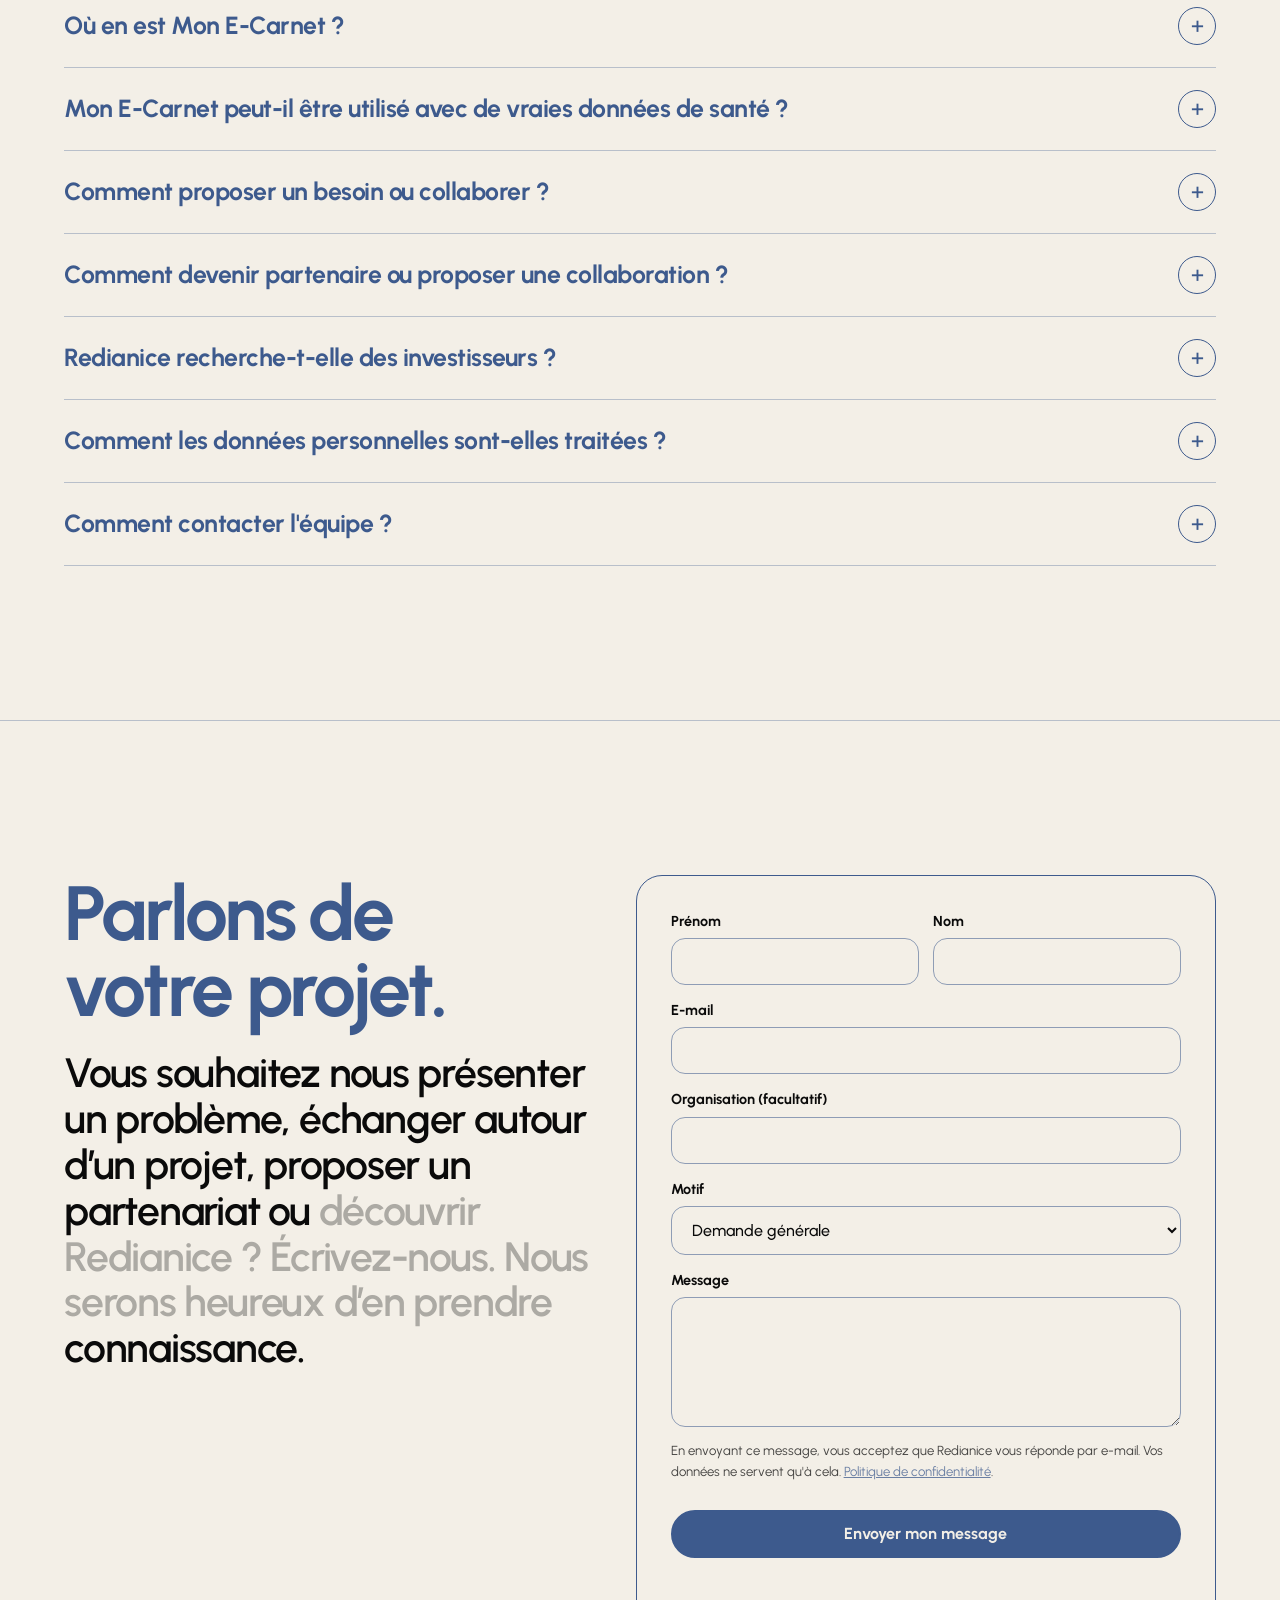
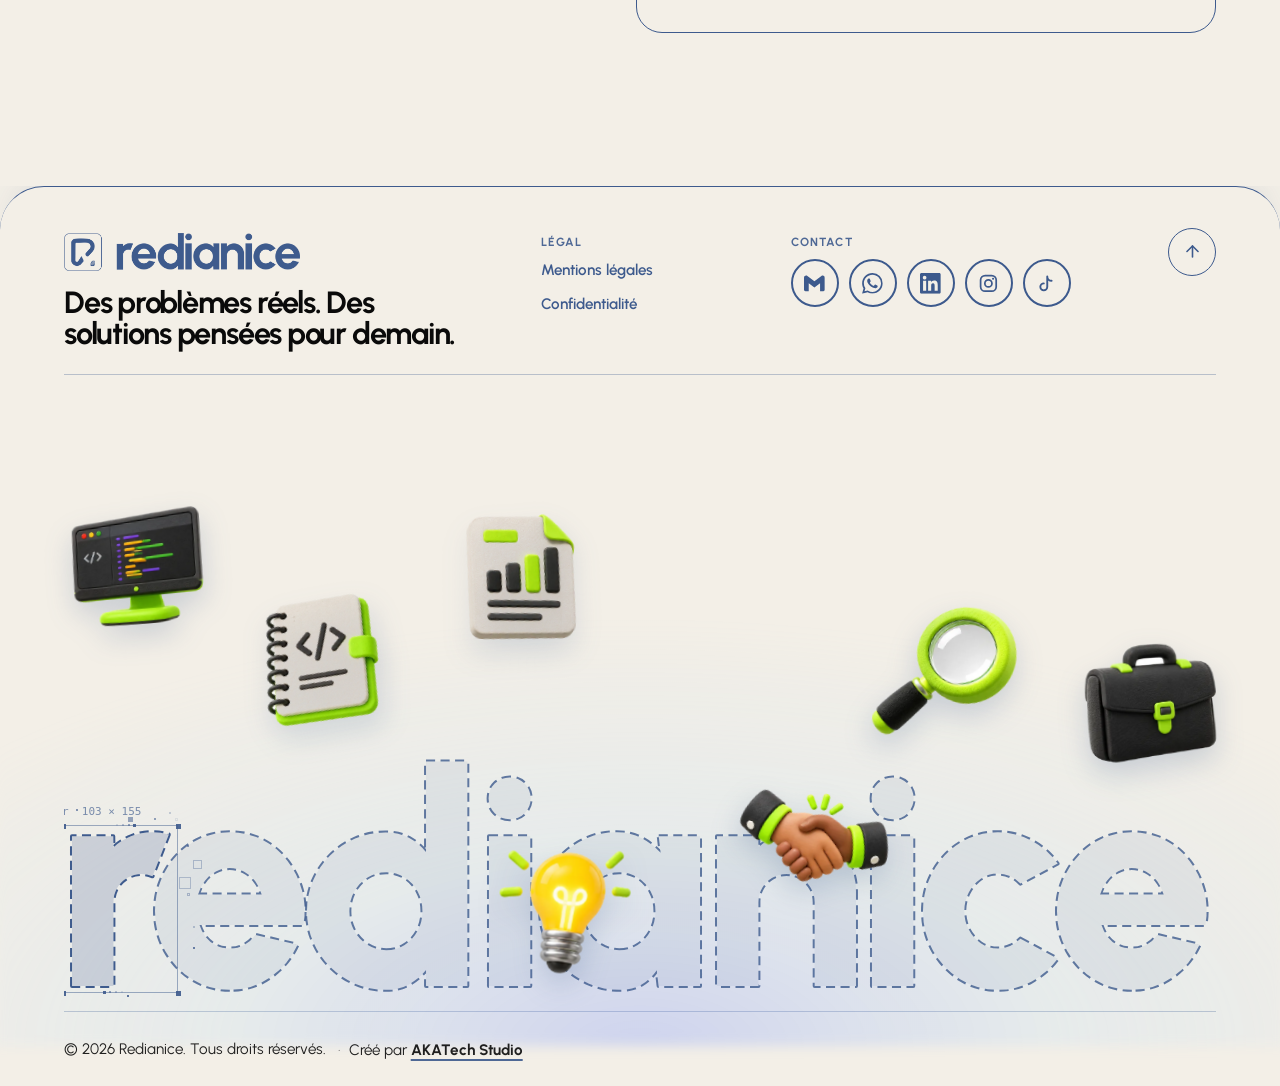
==== commit e16950f8: "v44" ====
--- a/index.html
+++ b/index.html
@@ -49,7 +49,7 @@
     <a class="pillbar nav-contact" href="#contact">Contact</a>
   </div>
   <button class="mbtn" id="menuBtn" type="button" aria-expanded="false" aria-controls="menuPanel" aria-label="Menu"><span class="mbtn__slide"><span class="mbtn__state mbtn__state--a"><span class="mbtn__roll"><span>Menu</span><span>Menu</span></span></span><span class="mbtn__state mbtn__state--b"><span class="mbtn__roll"><span>Fermer</span><span>Fermer</span></span></span></span></button>
-  <div class="mpanel" id="menuPanel" inert role="dialog" aria-modal="true" aria-label="Menu principal"><div class="mtop"><div class="mlangs notranslate" translate="no" role="group" aria-label="Langue du site"><button type="button" data-lang="fr" lang="fr" aria-label="Français" aria-current="true">FR</button><button type="button" data-lang="en" lang="en" aria-label="English" aria-current="false">EN</button><button type="button" data-lang="ar" lang="ar" aria-label="العربية" aria-current="false">AR</button><button type="button" data-lang="zh-CN" lang="zh" aria-label="中文" aria-current="false">ZH</button><button type="button" data-lang="pt" lang="pt" aria-label="Português" aria-current="false">PT</button></div><a class="mlogo" href="#top" aria-label="Redianice, accueil"><img src="/assets/logo-redianice.webp" alt="" width="104" height="104"></a><button class="mclose" type="button" aria-label="Fermer le menu"><span class="mclose__t">Fermer</span><span class="mclose__x" aria-hidden="true"><svg viewBox="0 0 24 24"><path d="M18 6 6 18M6 6l12 12"/></svg></span></button></div><nav class="mnav" aria-label="Navigation principale"><div class="mrow"><a class="mlink" href="#apropos"><span class="mlink__t">À propos</span><span class="mlink__dot" aria-hidden="true"></span></a></div><div class="mrow"><a class="mlink" href="#produits"><span class="mlink__t">Projets</span><span class="mlink__dot" aria-hidden="true"></span></a></div><div class="mrow"><a class="mlink" href="#equipe"><span class="mlink__t">Équipe</span><span class="mlink__dot" aria-hidden="true"></span></a></div><div class="mrow"><a class="mlink" href="#contact"><span class="mlink__t">Contact</span><span class="mlink__dot" aria-hidden="true"></span></a></div></nav><div class="mbot"><nav class="msub" aria-label="Liens secondaires"><a href="#investir">Investir</a><a href="#faq">FAQ</a><a href="/mentions-legales/">Mentions légales</a><a href="/confidentialite/">Confidentialité</a></nav><div class="msocial"><a class="mfb" href="mailto:redianicegroup@gmail.com" aria-label="Gmail"><svg class="ic ic--fill" aria-hidden="true"><use href="#i-gmail"/></svg></a><a class="mfb" href="https://wa.me/2250566191444" target="_blank" rel="noopener noreferrer" aria-label="WhatsApp"><svg class="ic ic--fill" aria-hidden="true"><use href="#i-whatsapp"/></svg></a><a class="mfb" href="https://www.linkedin.com/company/redianice" target="_blank" rel="noopener noreferrer" aria-label="LinkedIn"><svg class="ic ic--fill" aria-hidden="true"><use href="#i-linkedin"/></svg></a><a class="mfb" href="https://www.instagram.com/redianice" target="_blank" rel="noopener noreferrer" aria-label="Instagram"><svg class="ic ic--fill" aria-hidden="true"><use href="#i-instagram"/></svg></a><a class="mfb" href="https://www.tiktok.com/@redianice" target="_blank" rel="noopener noreferrer" aria-label="TikTok"><svg class="ic ic--fill" aria-hidden="true"><use href="#i-tiktok"/></svg></a></div></div></div>
+  <div class="mpanel" id="menuPanel" inert role="dialog" aria-modal="true" aria-label="Menu principal"><div class="mtop"><div class="mlangs notranslate" translate="no" role="group" aria-label="Langue du site"><button type="button" data-lang="fr" lang="fr" aria-label="Français" aria-current="true">FR</button><button type="button" data-lang="en" lang="en" aria-label="English" aria-current="false">EN</button><button type="button" data-lang="ar" lang="ar" aria-label="العربية" aria-current="false">AR</button><button type="button" data-lang="zh-CN" lang="zh" aria-label="中文" aria-current="false">ZH</button><button type="button" data-lang="pt" lang="pt" aria-label="Português" aria-current="false">PT</button></div><a class="mlogo" href="#top" aria-label="Redianice, accueil"><img src="/assets/logo-redianice.webp" alt="" width="104" height="104"></a><button class="mclose" type="button" aria-label="Fermer le menu"><span class="mclose__t">Fermer</span><span class="mclose__x" aria-hidden="true"><svg viewBox="0 0 24 24"><path d="M18 6 6 18M6 6l12 12"/></svg></span></button></div><nav class="mnav" aria-label="Navigation principale"><div class="mrow"><a class="mlink" href="#apropos"><span class="mlink__t">À propos</span><span class="mlink__dot" aria-hidden="true"></span></a></div><div class="mrow"><a class="mlink" href="#produits"><span class="mlink__t">Projets</span><span class="mlink__dot" aria-hidden="true"></span></a></div><div class="mrow"><a class="mlink" href="#equipe"><span class="mlink__t">Équipe</span><span class="mlink__dot" aria-hidden="true"></span></a></div><div class="mrow"><a class="mlink" href="#contact"><span class="mlink__t">Contact</span><span class="mlink__dot" aria-hidden="true"></span></a></div></nav><div class="mbot"><div class="msocial"><a class="mfb" href="mailto:redianicegroup@gmail.com" aria-label="Gmail"><svg class="ic ic--fill" aria-hidden="true"><use href="#i-gmail"/></svg></a><a class="mfb" href="https://wa.me/2250566191444" target="_blank" rel="noopener noreferrer" aria-label="WhatsApp"><svg class="ic ic--fill" aria-hidden="true"><use href="#i-whatsapp"/></svg></a><a class="mfb" href="https://www.linkedin.com/company/redianice" target="_blank" rel="noopener noreferrer" aria-label="LinkedIn"><svg class="ic ic--fill" aria-hidden="true"><use href="#i-linkedin"/></svg></a><a class="mfb" href="https://www.instagram.com/redianice" target="_blank" rel="noopener noreferrer" aria-label="Instagram"><svg class="ic ic--fill" aria-hidden="true"><use href="#i-instagram"/></svg></a><a class="mfb" href="https://www.tiktok.com/@redianice" target="_blank" rel="noopener noreferrer" aria-label="TikTok"><svg class="ic ic--fill" aria-hidden="true"><use href="#i-tiktok"/></svg></a></div><p class="mcopy">© 2026 <span translate="no">Redianice</span></p></div></div>
 </header>
 
 <main id="main">
@@ -165,10 +165,10 @@
 <section class="sec" id="equipe">
   <h2 class="h2 h2--big">L’équipe</h2>
   <div class="team">
-    <article class="card team-card" aria-label="Fondateur &amp; CEO / Responsable juridique">
-      <img class="card__photo" src="/assets/team/chef-projet.jpg" data-fallback="/assets/team/portrait-a-fournir.svg" alt="Portrait du Fondateur &amp; CEO / Responsable juridique" width="800" height="1000" loading="lazy" decoding="async">
-      <div class="card__body"><p class="card__role">Fondateur &amp; CEO / Responsable juridique</p></div>
-      <a class="team__details" href="/equipe/chef-de-projet/" aria-label="En savoir plus : Fondateur &amp; CEO / Responsable juridique">En savoir plus <span aria-hidden="true">→</span></a>
+    <article class="card team-card" aria-label="Founder of Redianice &amp; Legal Officer">
+      <img class="card__photo" src="/assets/team/chef-projet.jpg" data-fallback="/assets/team/portrait-a-fournir.svg" alt="Portrait : Founder of Redianice &amp; Legal Officer" width="800" height="1000" loading="lazy" decoding="async">
+      <div class="card__body"><p class="card__role">Founder of Redianice &amp; Legal Officer</p></div>
+      <a class="team__details" href="/equipe/chef-de-projet/" aria-label="En savoir plus : Founder of Redianice &amp; Legal Officer">En savoir plus <span aria-hidden="true">→</span></a>
     </article>
     <article class="card team-card" aria-label="M’Bollo Aka Elvis — Chief Technology Officer (CTO)">
       <img class="card__photo" src="/assets/team/elvis.jpg" data-fallback="/assets/team/portrait-a-fournir.svg" alt="Portrait de M’Bollo Aka Elvis" width="800" height="1000" loading="lazy" decoding="async">
@@ -216,12 +216,16 @@
 </main>
 
 <footer class="foot">
-  <div class="foot__main">
+  <div class="foot__top">
     <div class="foot__brand">
       <a class="foot__logo" href="/" aria-label="Redianice, accueil"><img src="/assets/logo-fonce.png" alt="Redianice" width="900" height="145" loading="lazy"></a>
       <p class="foot__tag">Des problèmes réels. Des solutions pensées pour demain.</p>
+    </div>
+    <nav class="foot__col foot__legal" aria-label="Informations légales"><p class="foot__h">Légal</p><div class="foot__links"><a href="/mentions-legales/">Mentions légales</a><a href="/confidentialite/">Confidentialité</a></div></nav>
+    <div class="foot__col foot__contact" role="group" aria-labelledby="footContactH"><p class="foot__h" id="footContactH">Contact</p>
       <div class="foot__social"><a class="pill pill--ghost pill--icon" href="mailto:redianicegroup@gmail.com" aria-label="Gmail"><svg class="ic ic--fill" aria-hidden="true"><use href="#i-gmail"/></svg></a><a class="pill pill--ghost pill--icon" href="https://wa.me/2250566191444" target="_blank" rel="noopener noreferrer" aria-label="WhatsApp"><svg class="ic ic--fill" aria-hidden="true"><use href="#i-whatsapp"/></svg></a><a class="pill pill--ghost pill--icon" href="https://www.linkedin.com/company/redianice" target="_blank" rel="noopener noreferrer" aria-label="LinkedIn"><svg class="ic ic--fill" aria-hidden="true"><use href="#i-linkedin"/></svg></a><a class="pill pill--ghost pill--icon" href="https://www.instagram.com/redianice" target="_blank" rel="noopener noreferrer" aria-label="Instagram"><svg class="ic ic--fill" aria-hidden="true"><use href="#i-instagram"/></svg></a><a class="pill pill--ghost pill--icon" href="https://www.tiktok.com/@redianice" target="_blank" rel="noopener noreferrer" aria-label="TikTok"><svg class="ic ic--fill" aria-hidden="true"><use href="#i-tiktok"/></svg></a></div>
     </div>
+    <a class="foot__up" href="#main" aria-label="Haut de page" title="Haut de page"><svg class="ic" aria-hidden="true"><use href="#i-arrow-up"/></svg></a>
   </div>
   <div class="foot__stage" data-foot-fx data-text="redianice" aria-hidden="true">
     <canvas class="foot__wm"></canvas>
@@ -229,8 +233,6 @@
   </div>
   <div class="foot__bar">
     <p>© <span id="y">2026</span> <span translate="no">Redianice</span>. Tous droits réservés. <span class="foot__credit">Créé par <span class="credit-reveal notranslate" translate="no" data-credit-reveal data-logo="/assets/akatech-studio-logo.webp"><a class="credit-reveal__link" href="https://akatech.vercel.app/" target="_blank" rel="noopener noreferrer" aria-label="AKATech Studio, site web (s’ouvre dans un nouvel onglet)">AKATech Studio</a></span></span></p>
-    <nav class="foot__legal" aria-label="Informations légales"><a href="/mentions-legales/">Mentions légales</a><a href="/confidentialite/">Confidentialité</a></nav>
-    <a class="foot__up" href="#main"><svg class="ic" aria-hidden="true"><use href="#i-arrow-up"/></svg>Haut de page</a>
   </div>
 </footer>
 
--- a/css/style.css
+++ b/css/style.css
@@ -979,3 +979,51 @@
   .contact__side{align-self:stretch}
   .contact__sticky{position:sticky;top:var(--cs-top,96px)}  /* --cs-top : calculé par js/main.js pour centrer le texte dans l'écran */
 }
+
+/* ================= V44 : menu simplifié, logo de l'en-tête en négatif, pas de soulignage dans le hero ================= */
+/* Menu : plus de petits liens ; les réseaux prennent leur place, puis « © 2026 Redianice » tout en bas. */
+.js .mbot{flex-direction:column;align-items:flex-start;justify-content:flex-start;gap:10px}
+.js .mcopy{margin:0;color:var(--paper);font:600 .92rem Urbanist,sans-serif;opacity:.8}
+@media(min-width:760px){.js .mbot{flex-direction:row;align-items:center;justify-content:space-between}}
+
+/* En-tête : le logo est en « négatif » (mix-blend-mode: difference, comme le curseur) : sombre sur les fonds clairs, doré sur le bleu, couleurs inversées sur les photos.
+   Pour que le mélange agisse sur la page et pas seulement dans l'en-tête, l'en-tête n'est plus un bloc fixe : seul le logo l'est (le bouton Menu et le panneau le restent, avec leurs propres couches).
+   L'aberration chromatique au survol (js/souris.js) est conservée. Dans le hero de l'accueil, le logo est masqué (body.in-hero, js/main.js). */
+.js .nav{position:static!important;display:block!important;z-index:auto;height:0;overflow:visible}
+.js .nav .logo{position:fixed;top:18px;left:0;right:0;margin-inline:auto;width:max-content;z-index:997;mix-blend-mode:difference;pointer-events:auto;transition:opacity .3s ease,visibility 0s}
+.js .nav .logo img{filter:brightness(0) invert(1)}
+.js .nav .logo.is-chroma img{filter:brightness(0) invert(1) drop-shadow(calc(var(--chx,0)*-1px) calc(var(--chy,0)*-1px) 0 rgba(255,40,90,.9)) drop-shadow(calc(var(--chx,0)*1px) calc(var(--chy,0)*1px) 0 rgba(0,200,255,.9))}
+.js body.in-hero .nav .logo{opacity:0;visibility:hidden;pointer-events:none;transition:opacity .3s ease,visibility 0s .3s}
+.js .nav.is-away .logo{opacity:0;visibility:hidden;pointer-events:none}
+/* couches (le panneau reste au-dessus de tout, sauf loader, curseur et aperçus) */
+.js .mpanel{z-index:998}
+.js .mbtn{z-index:999}
+
+/* ================= V44 : pied de page en deux parties =================
+   Partie 1 (.foot__top) : colonne de gauche = logo combiné + slogan ; au milieu = les deux liens légaux ; à droite = contact (réseaux) ;
+   « Haut de page » devient un simple bouton flèche, au même niveau (à l'extrémité de la ligne).
+   Téléphone : logo à gauche et flèche à droite sur la première ligne, puis slogan, légal, contact.
+   Partie 2 : scène du mot « redianice » et des objets (js/footer-fx.js) + « © 2026 … Créé par … » : inchangées. */
+.foot__top{position:relative;flex:none;display:grid;gap:clamp(14px,2.2svh,22px);padding-bottom:clamp(16px,2.6svh,26px);border-bottom:1px solid var(--line)}
+.foot__top .foot__brand{display:block}
+.foot__top .foot__logo{display:flex;align-items:center;min-height:48px;padding-right:60px}
+.foot__top .foot__tag{margin-top:clamp(6px,1.2svh,12px);max-width:14em;font-size:clamp(1.4rem,min(7vw,4.6svh),2.2rem)}
+.foot__h{margin:0 0 10px;opacity:1;color:var(--blue);font:700 .74rem Urbanist,sans-serif;letter-spacing:.1em;text-transform:uppercase}
+.foot__legal{display:block;flex:none}
+.foot__links{display:flex;flex-wrap:wrap;gap:6px 22px}
+.foot__top .foot__social{margin-top:0;gap:10px}
+.foot__top .foot__up{position:absolute;top:0;right:0;flex:none;display:inline-flex;align-items:center;justify-content:center;gap:0;width:48px;height:48px;padding:0}
+.foot__top .foot__up .ic{width:1.25em;height:1.25em}
+@media(max-width:899px) and (max-height:700px){
+  .foot__top{gap:10px;padding-bottom:12px}
+  .foot__top .foot__logo{min-height:44px}
+  .foot__top .foot__up{width:44px;height:44px}
+}
+@media(min-width:900px){
+  .foot__top{grid-template-columns:minmax(0,1.5fr) minmax(0,.7fr) minmax(0,1.15fr) auto;column-gap:clamp(24px,4vw,72px);align-items:start}
+  .foot__top .foot__logo{padding-right:0}
+  .foot__top .foot__tag{font-size:clamp(1.5rem,2.4vw,2.8rem)}
+  .foot__top .foot__up{position:static;justify-self:end}
+  .foot__links{flex-direction:column;gap:10px}
+  .foot__col{padding-top:clamp(0px,.6vw,10px)}
+}
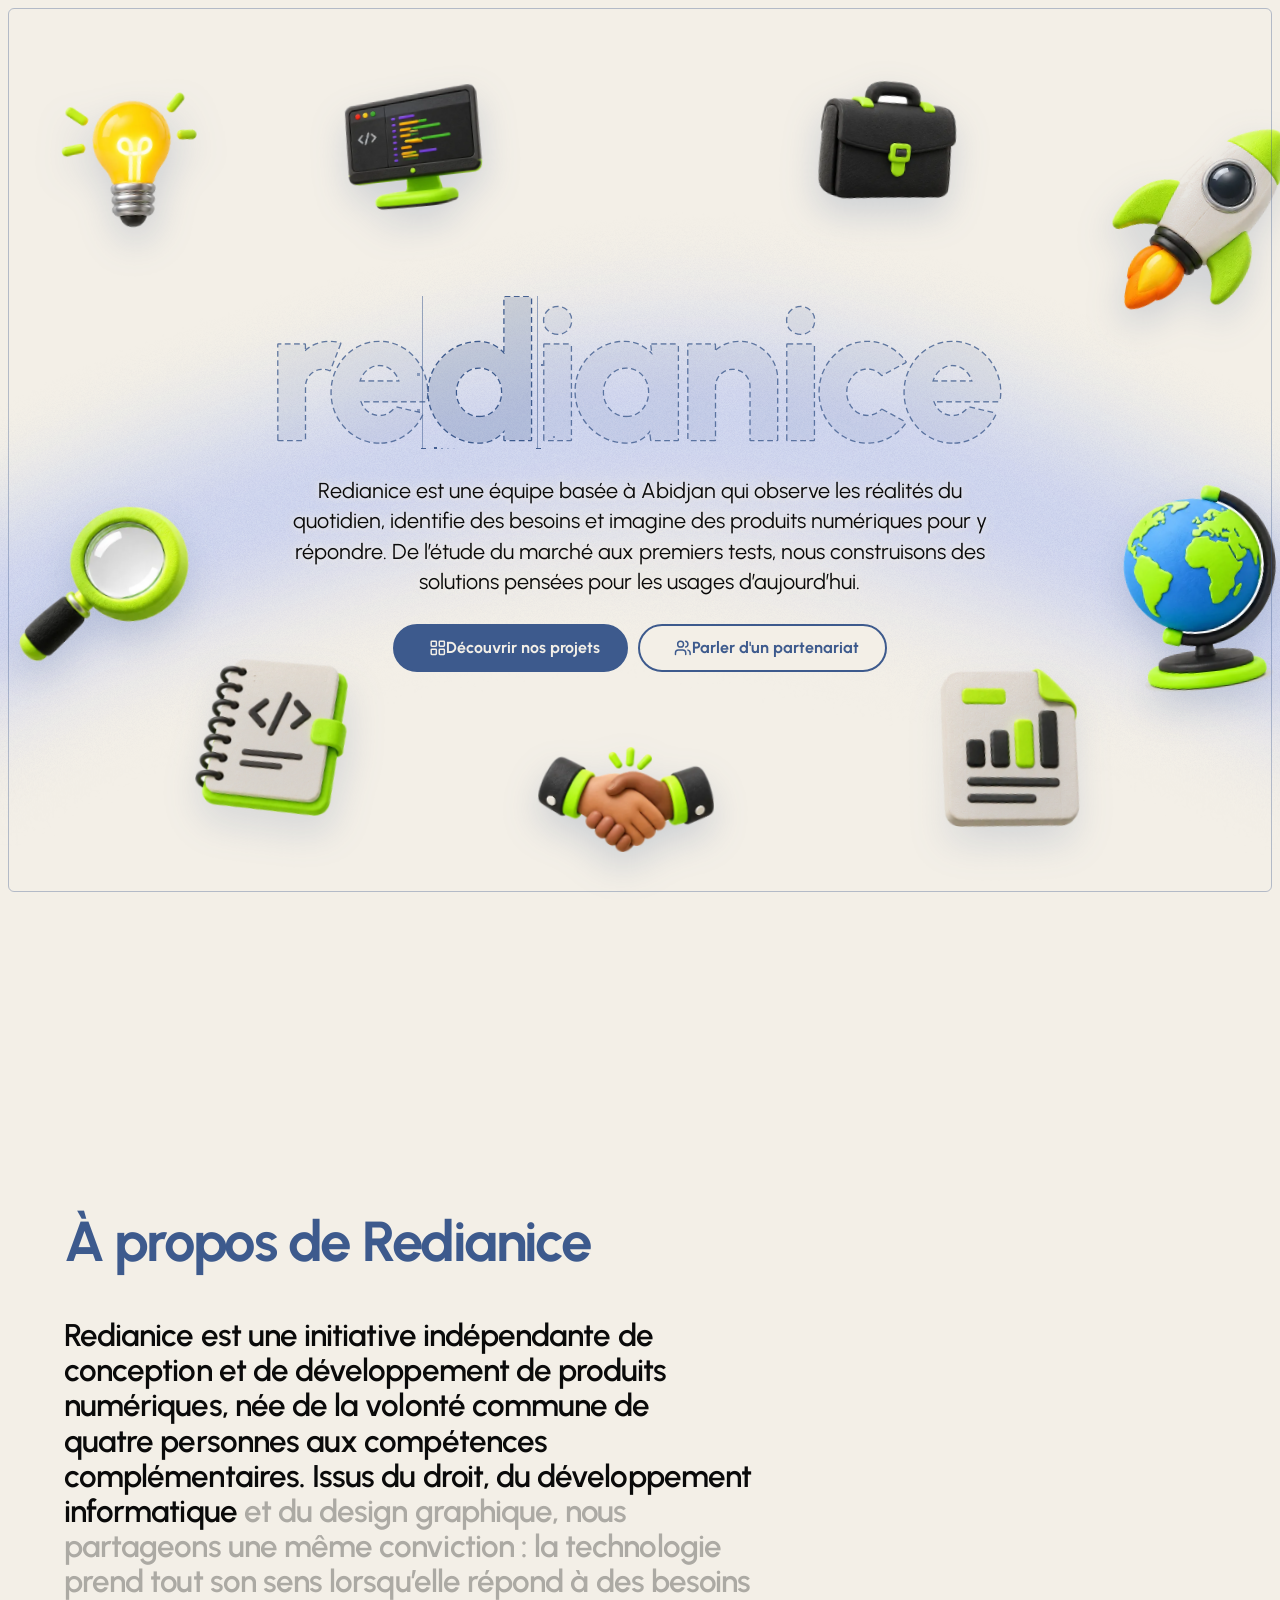
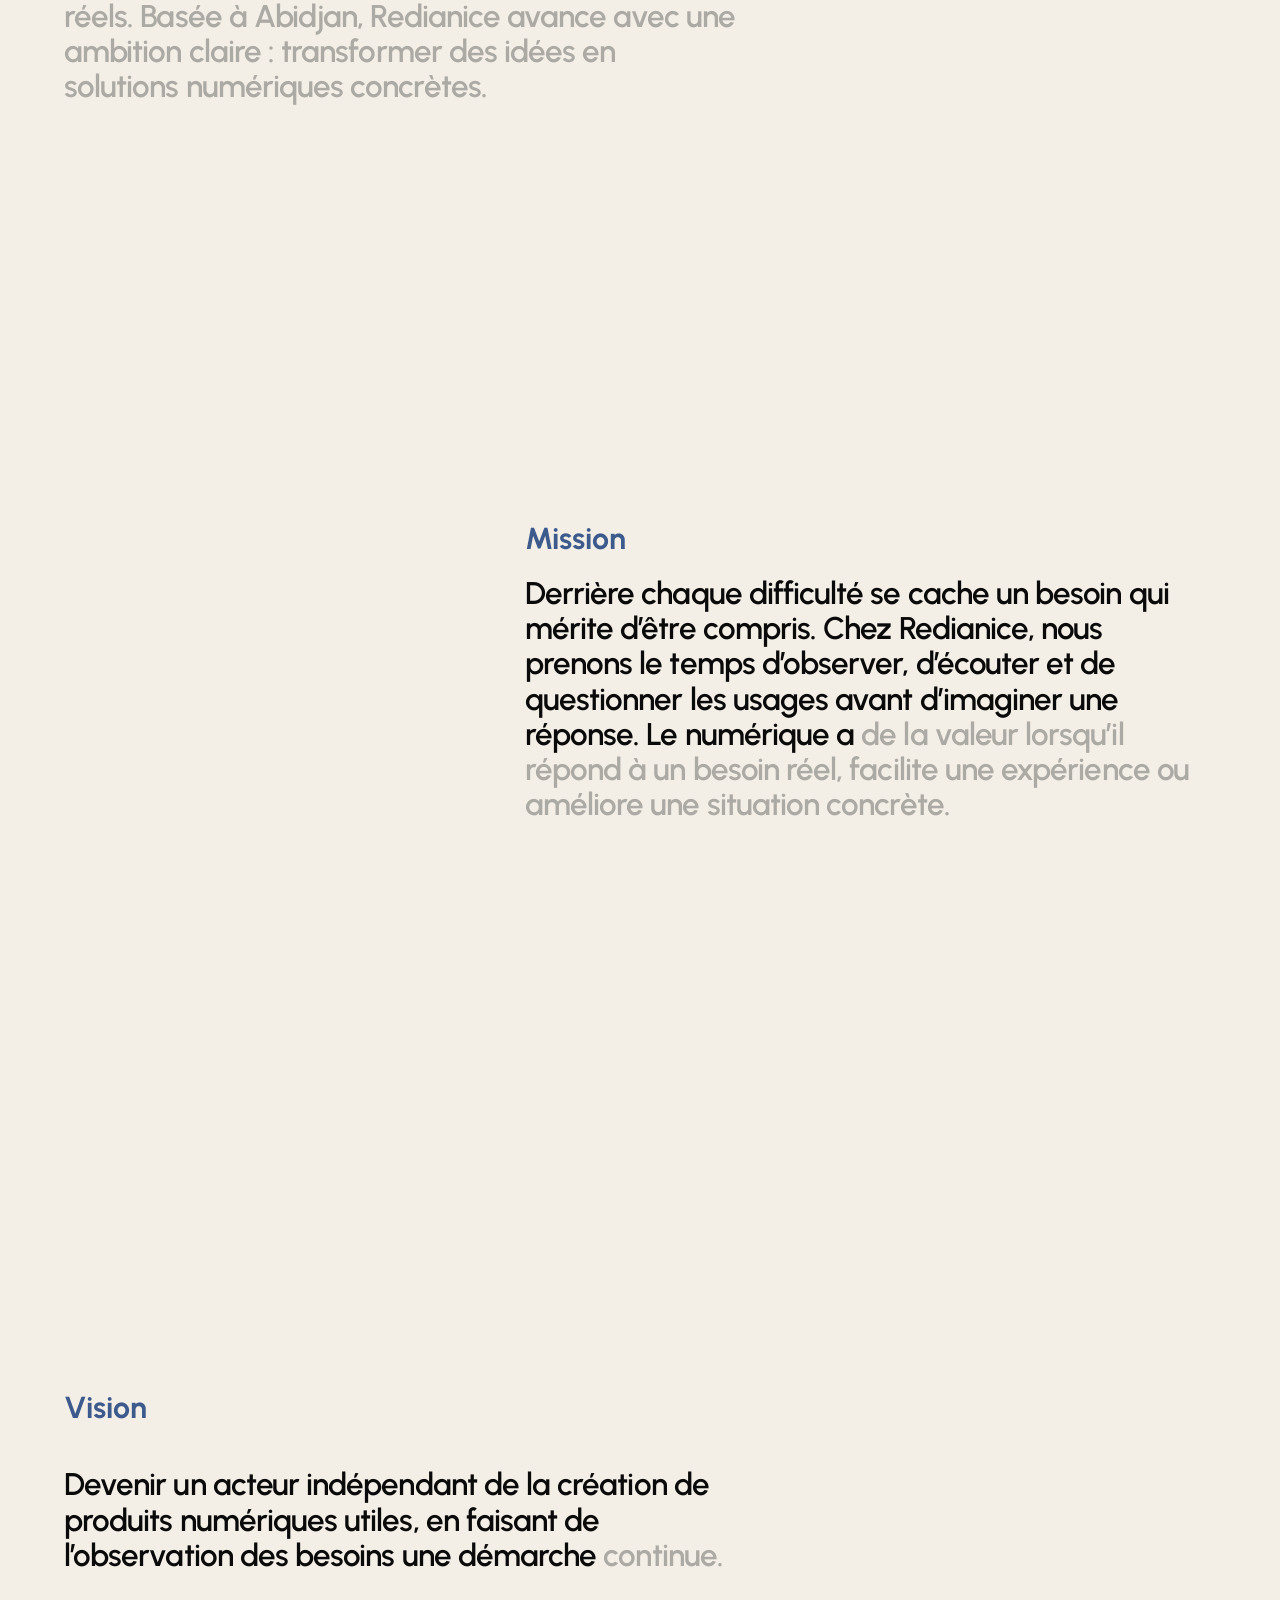
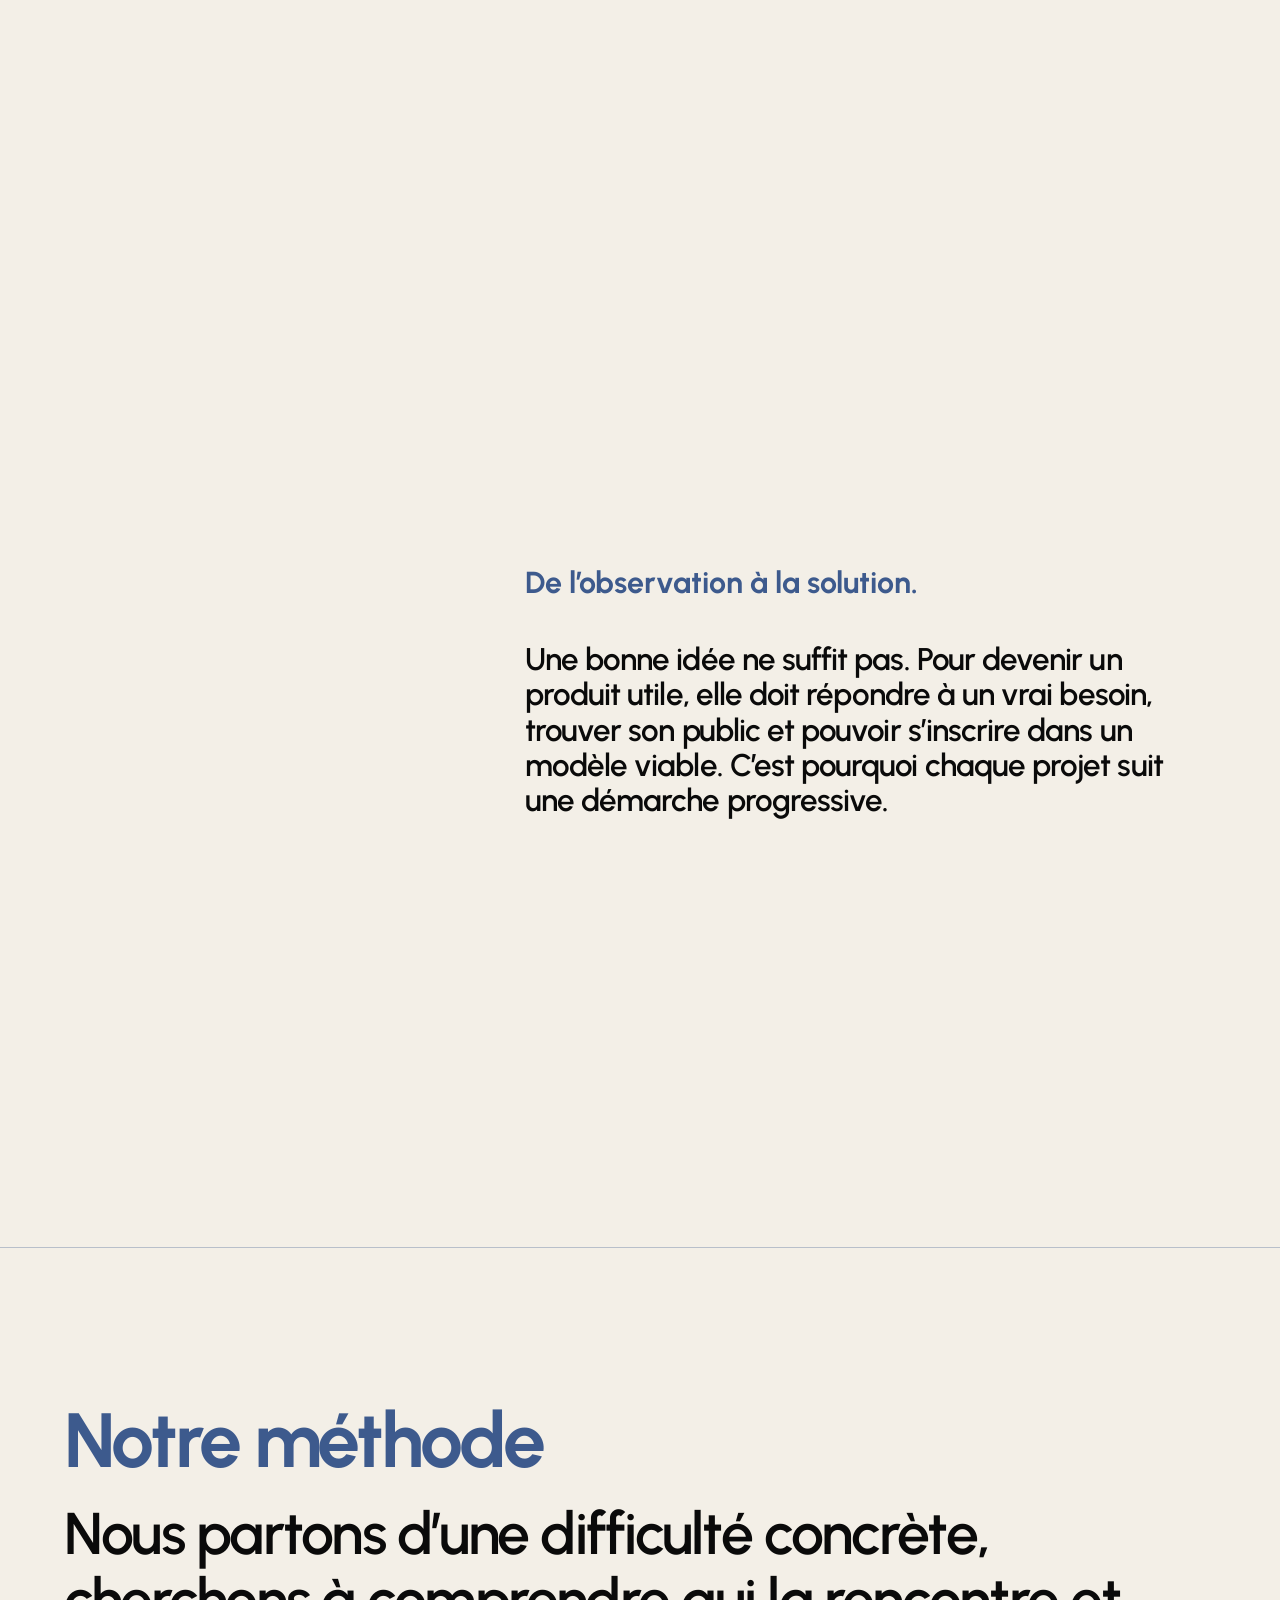
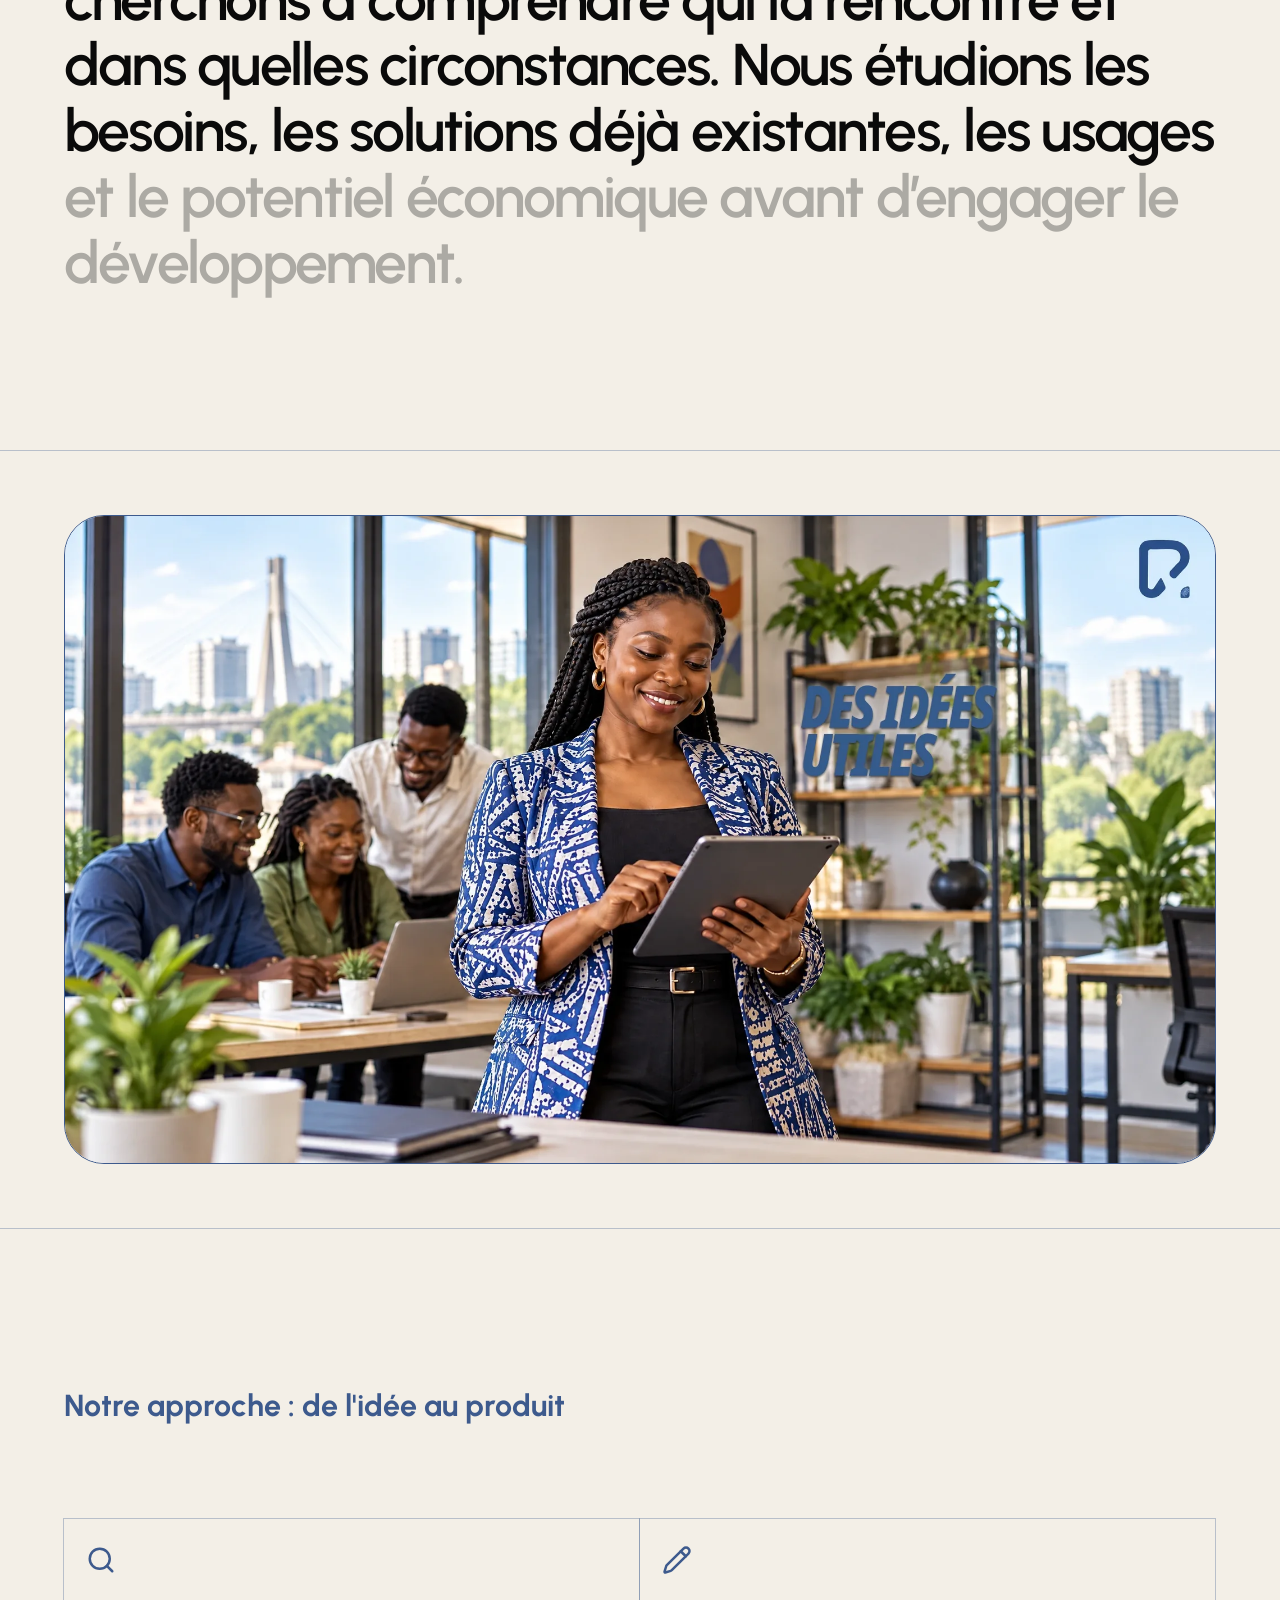
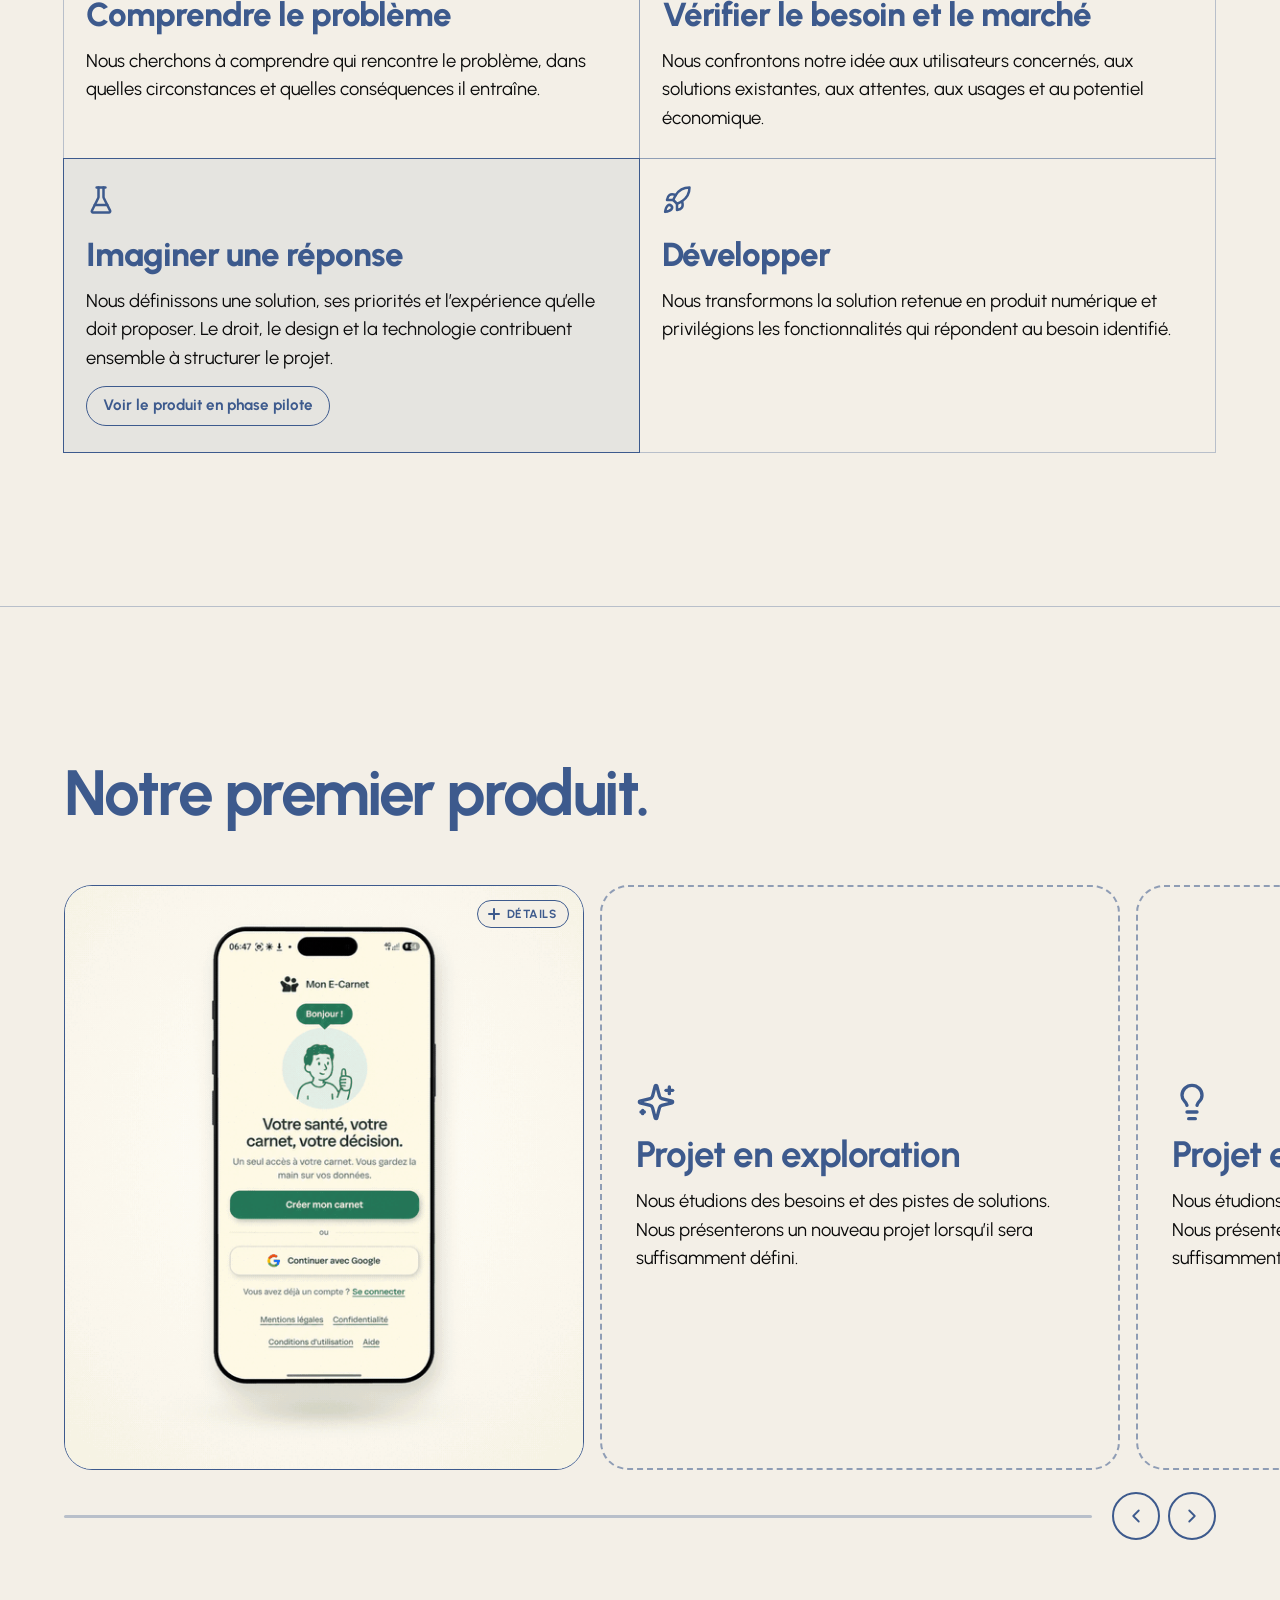
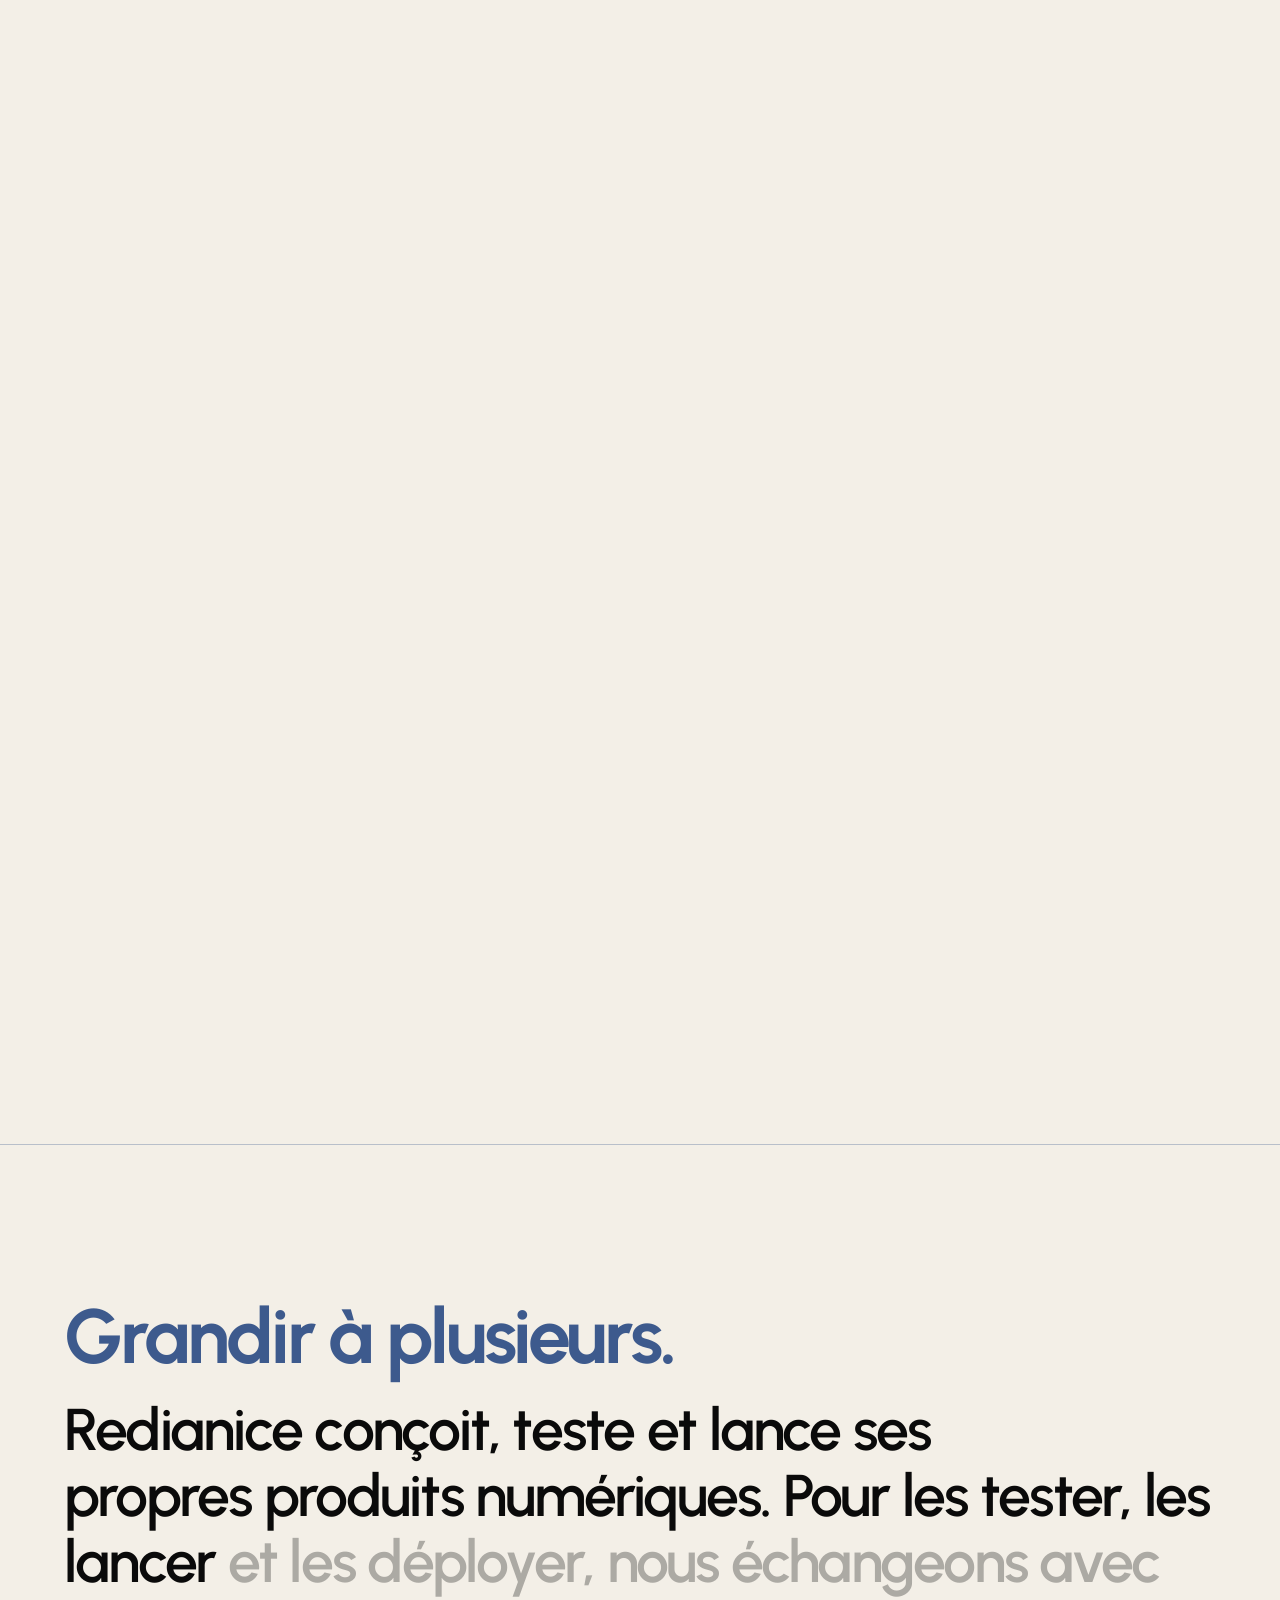
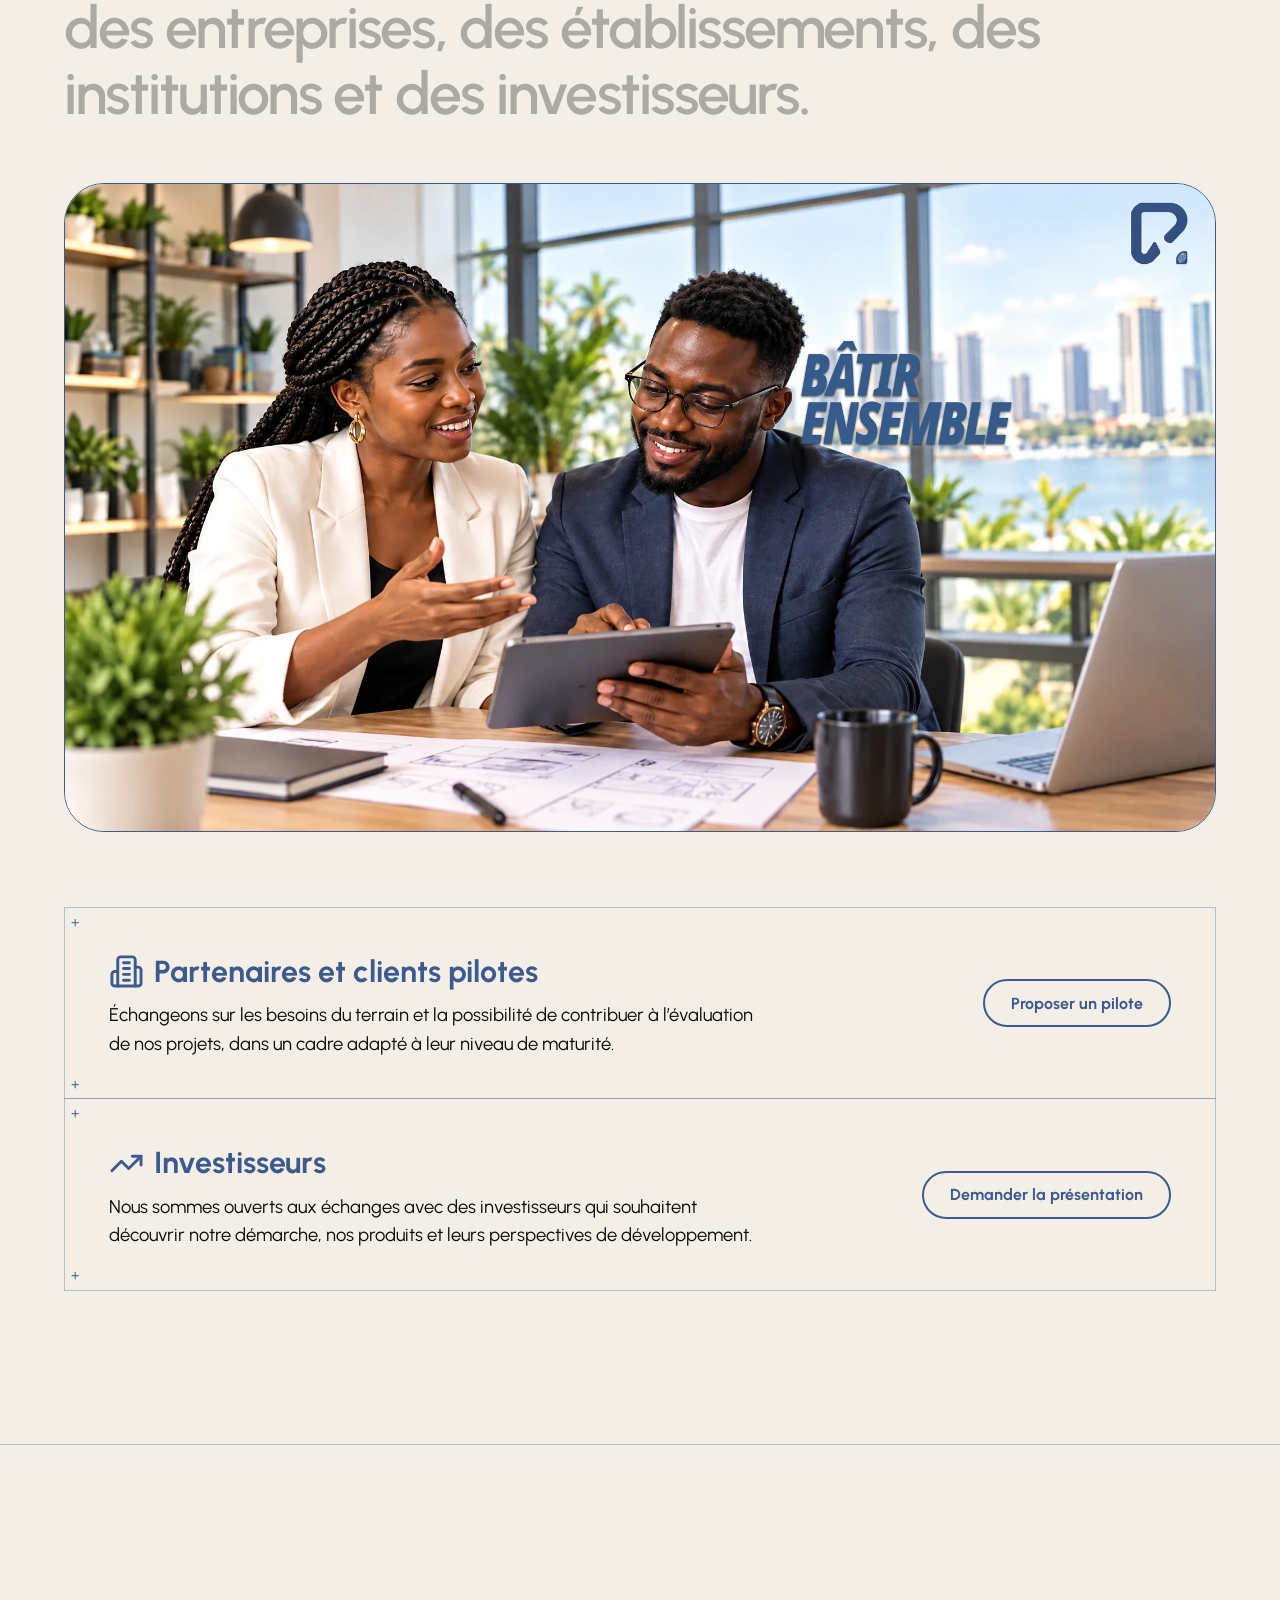
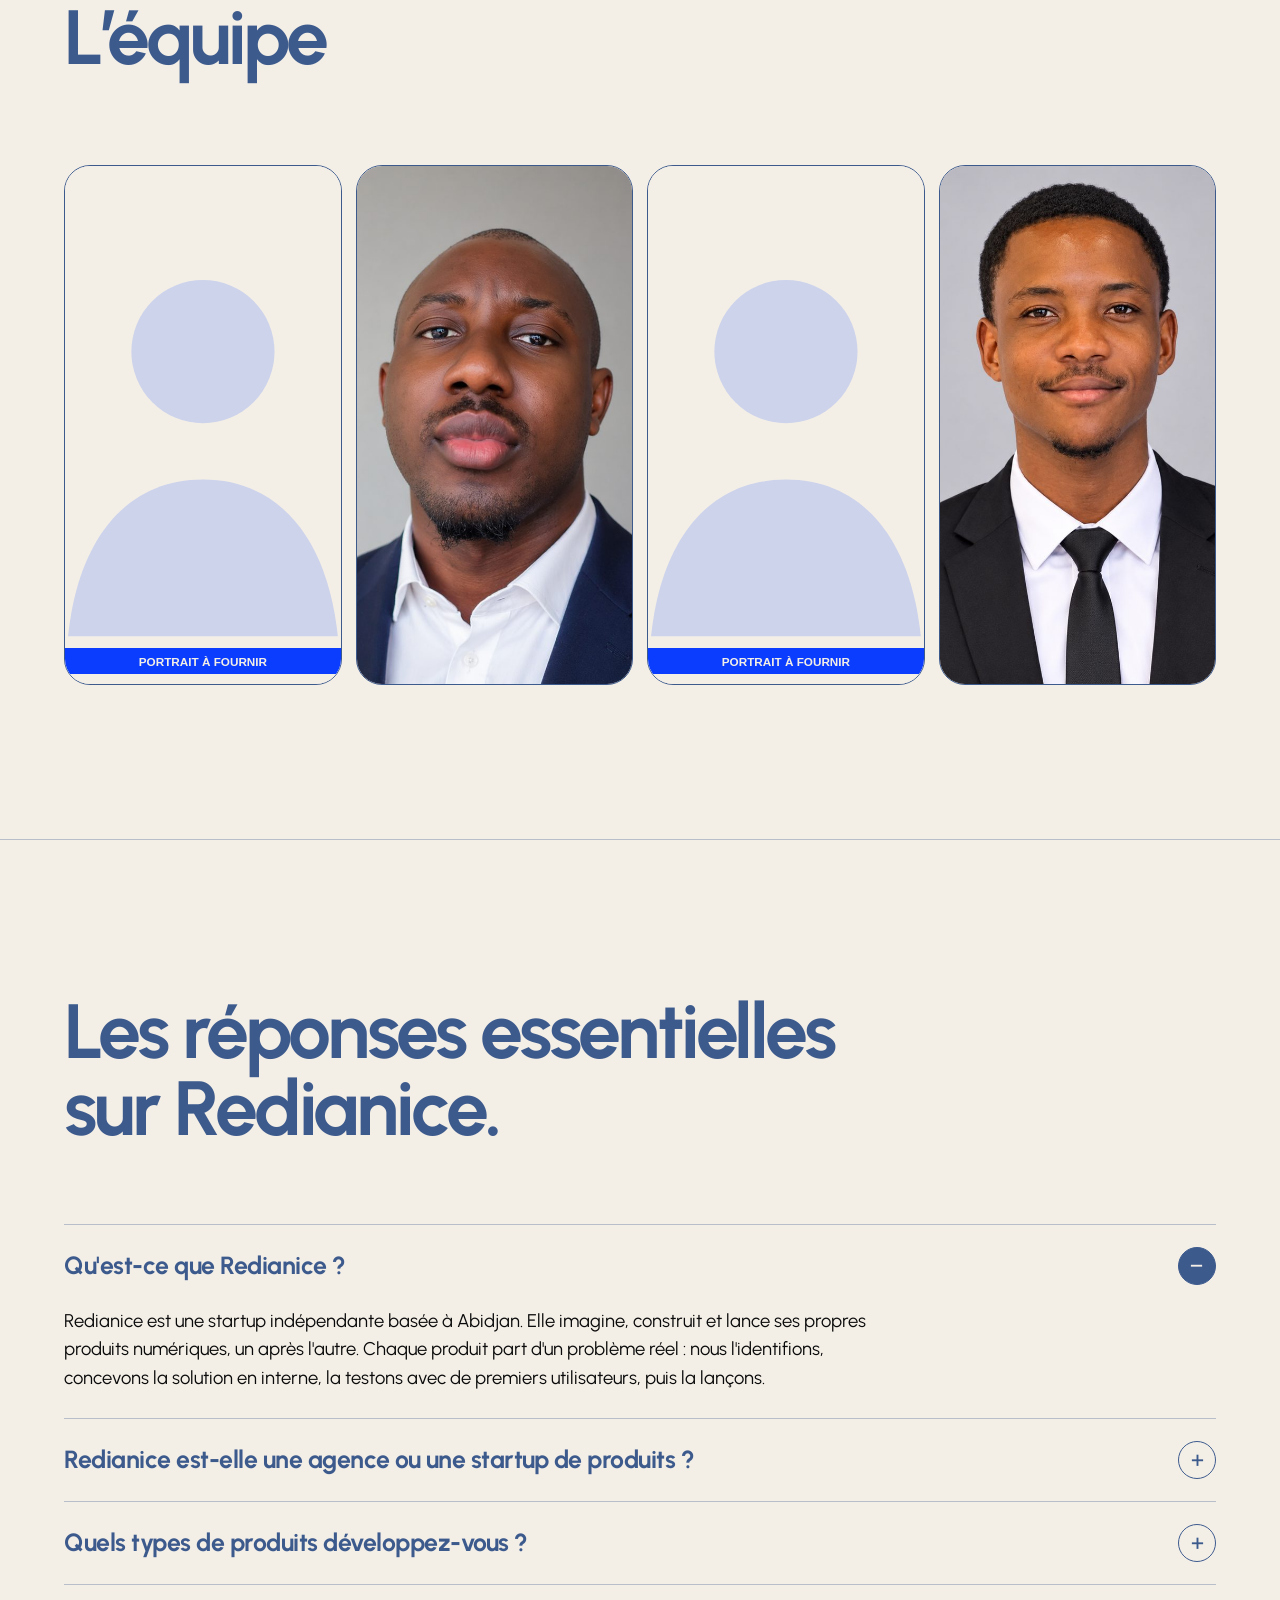
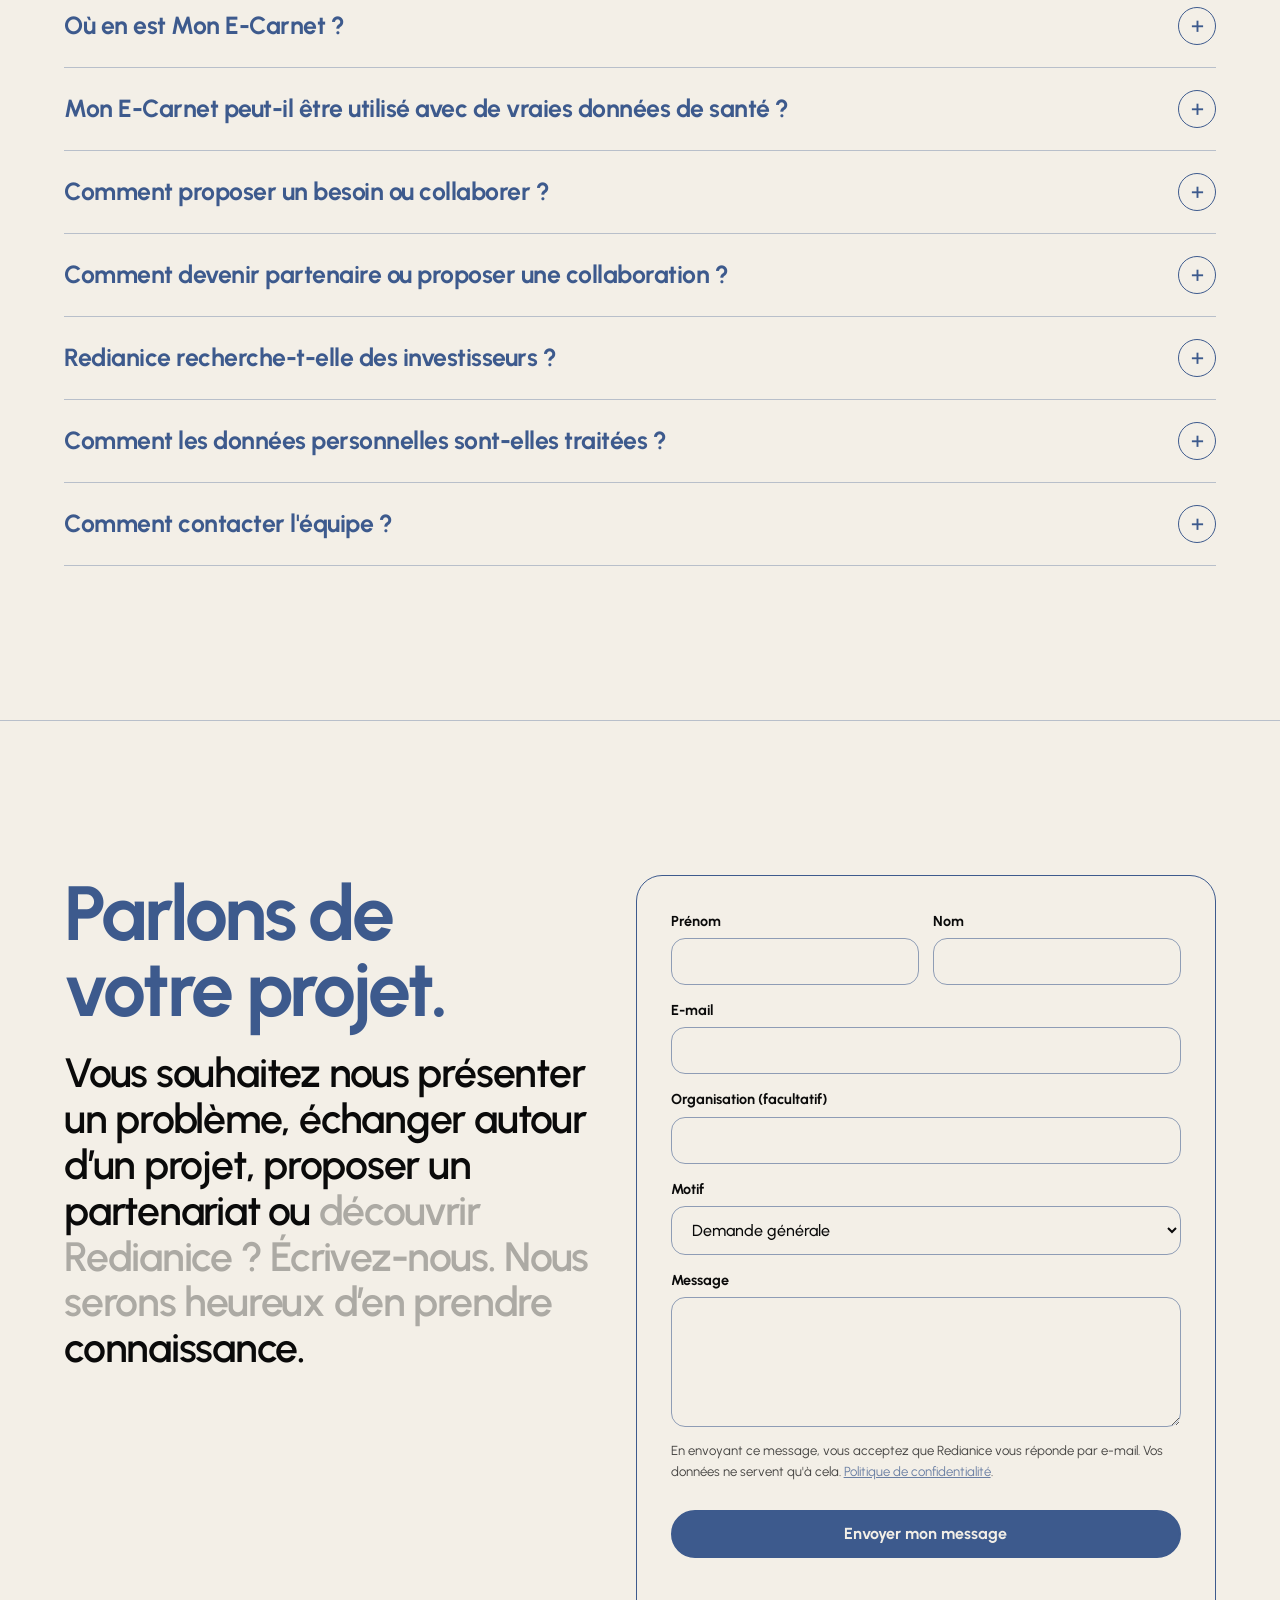
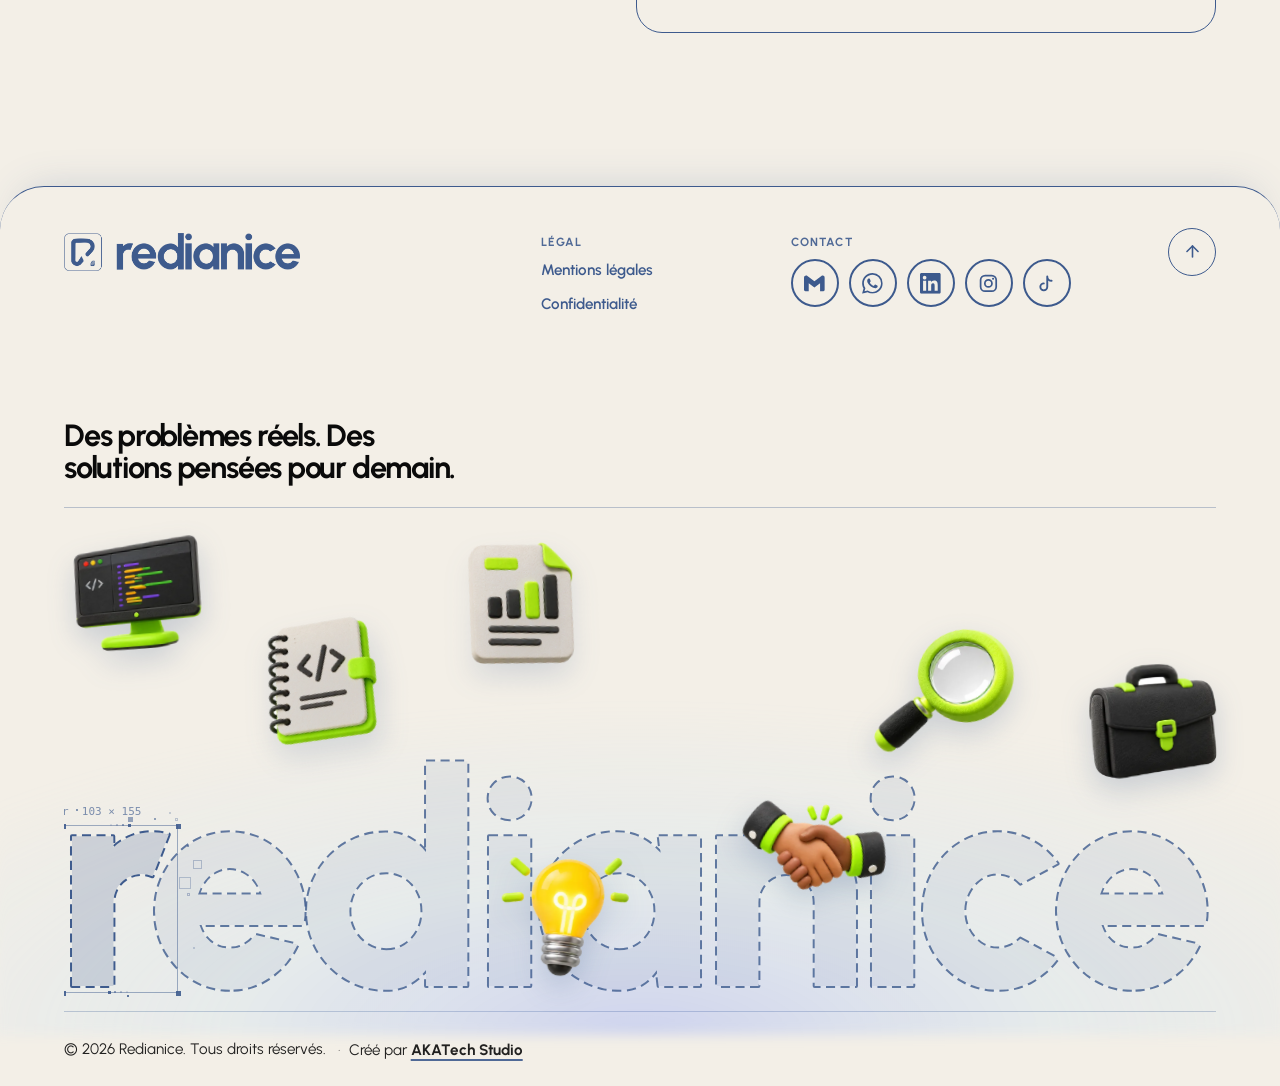
==== commit 8cfbcbea: "v45" ====
--- a/index.html
+++ b/index.html
@@ -76,10 +76,13 @@
   <span class="hobj hobj--d" data-speed="0.4" data-spin="-12" style="--x:64%;--y:9%;--mx:58%;--my:12%;--k:0.85;--r:8deg;--dur:6.2s;--del:-0.3s"><span class="hobj__v"><img src="assets/objets/mallette.webp" alt="" width="400" height="361" decoding="async"></span></span>
 </div>
 
+<!-- Logo 3D (js/logo3d.js) : un seul canvas fixe, derrière le contenu. Il se pose sur le logo de « À propos », passe en arrière-plan, puis se range sous le logo du pied de page. -->
+<canvas class="l3d-canvas" id="l3d" aria-hidden="true"></canvas>
+
 <section class="sec about" id="apropos">
   <div class="about__grid">
     <div class="about__side" aria-hidden="true">
-      <div class="about__logo"><img src="assets/logo-redianice.webp" alt="" width="147" height="147"></div>
+      <div class="about__logo" data-l3d-slot><img src="assets/logo-redianice.webp" alt="" width="147" height="147"></div>
     </div>
     <div class="about__body">
       <div class="about__head" data-side="l">
@@ -219,6 +222,7 @@
   <div class="foot__top">
     <div class="foot__brand">
       <a class="foot__logo" href="/" aria-label="Redianice, accueil"><img src="/assets/logo-fonce.png" alt="Redianice" width="900" height="145" loading="lazy"></a>
+      <span class="foot__mark" data-l3d-end aria-hidden="true"></span>
       <p class="foot__tag">Des problèmes réels. Des solutions pensées pour demain.</p>
     </div>
     <nav class="foot__col foot__legal" aria-label="Informations légales"><p class="foot__h">Légal</p><div class="foot__links"><a href="/mentions-legales/">Mentions légales</a><a href="/confidentialite/">Confidentialité</a></div></nav>
@@ -246,5 +250,6 @@
 <script src="js/credit-reveal.js" defer></script>
 <script src="js/hero-bg.js" defer></script>
 <script src="js/hero-objets.js" defer></script>
+<script src="js/logo3d.js" defer></script>
 </body>
 </html>
--- a/css/style.css
+++ b/css/style.css
@@ -1027,3 +1027,21 @@
   .foot__links{flex-direction:column;gap:10px}
   .foot__col{padding-top:clamp(0px,.6vw,10px)}
 }
+
+/* ---------- V45 : logo 3D (GLB) sur l'accueil (js/logo3d.js) ----------
+   Le script ajoute html.l3d une fois le modèle chargé ; sans cela rien ne change (le logo image reste affiché).
+   Couches, du fond vers l'avant : hero (-2) → objets du hero (-1) → fond de « À propos » (-1, le rideau qui recouvre le hero) → canvas (0) → contenu.
+   Les sections suivantes et le pied de page deviennent transparents pour laisser voir le logo 3D ; le hero, resté fixe derrière, est masqué
+   (html.l3d-past-hero) dès que « À propos » arrive en haut de l'écran, quand il est entièrement recouvert. */
+.l3d-canvas{display:none}
+html.l3d .l3d-canvas{display:block;position:fixed;left:0;top:0;width:100%;height:100%;z-index:0;pointer-events:none}
+html.l3d .hero{z-index:-2}
+html.l3d .hero-objs{z-index:-1}
+html.l3d.l3d-past-hero .hero{visibility:hidden}
+html.l3d .hero~.sec,html.l3d .foot{background:transparent}
+html.l3d #apropos{z-index:auto}
+html.l3d #apropos::before{content:"";position:absolute;inset:0;z-index:-1;background:var(--paper);border-radius:inherit;pointer-events:none}
+html.l3d .about__logo img{opacity:0}
+/* Emplacement final du logo 3D : juste sous le logo du pied de page (le slogan descend d'autant). Même proportions que le modèle (≈ 0,85). */
+.foot__mark{display:none}
+html.l3d .foot__mark{display:block;width:clamp(76px,11svh,112px);height:clamp(88px,13svh,132px);margin-top:clamp(10px,1.8svh,18px);pointer-events:none}
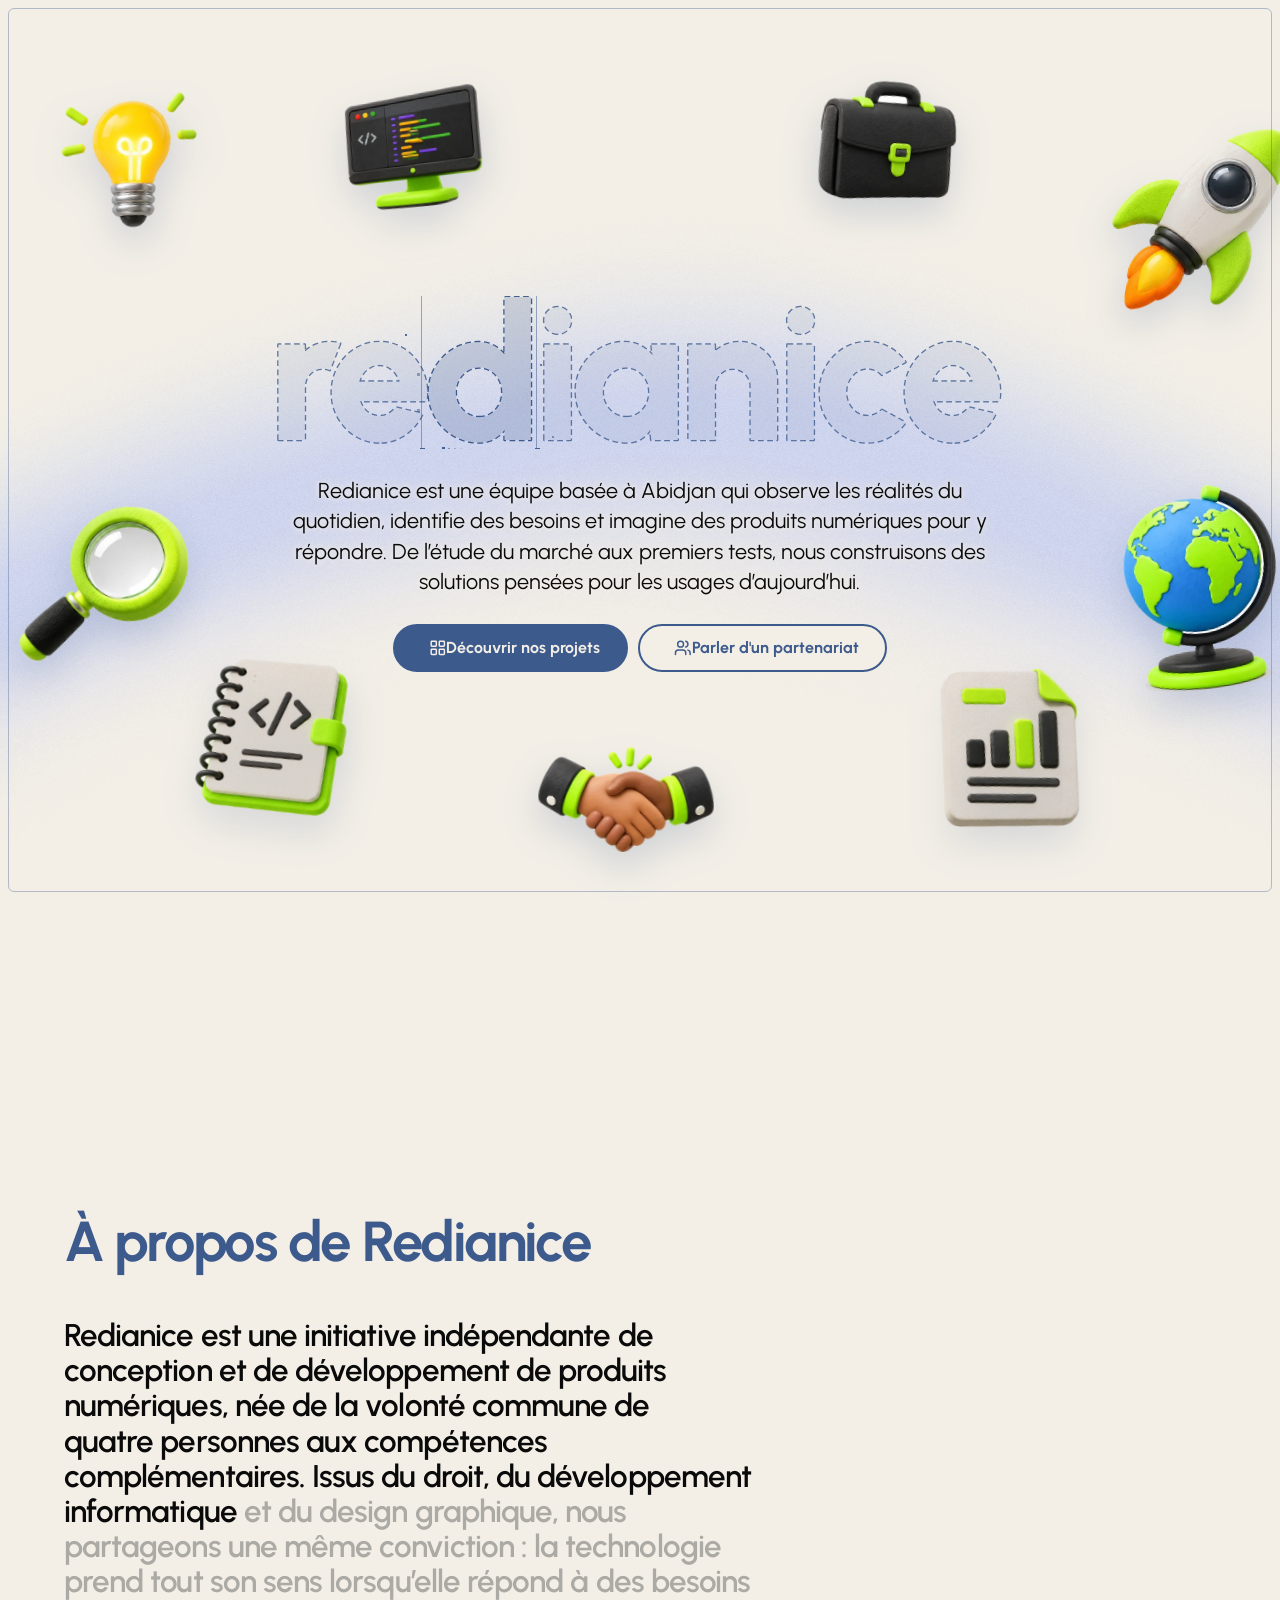
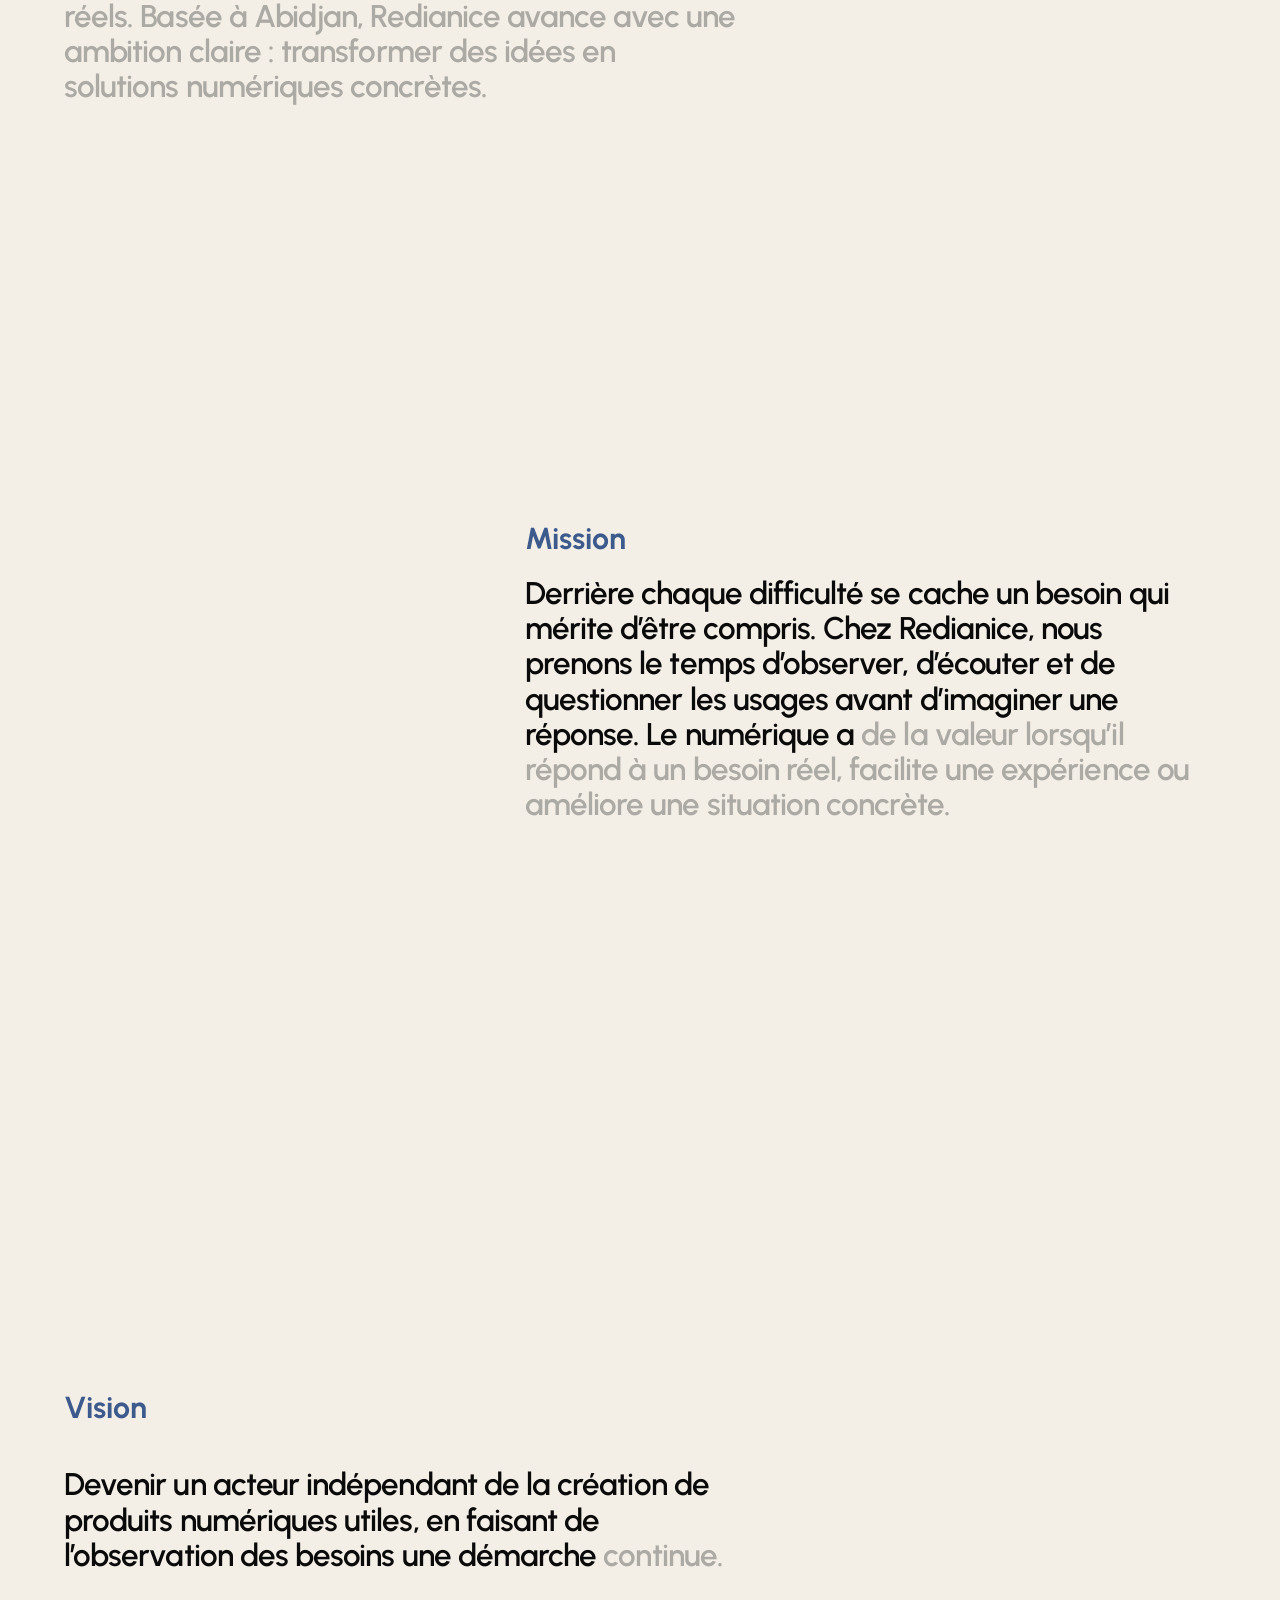
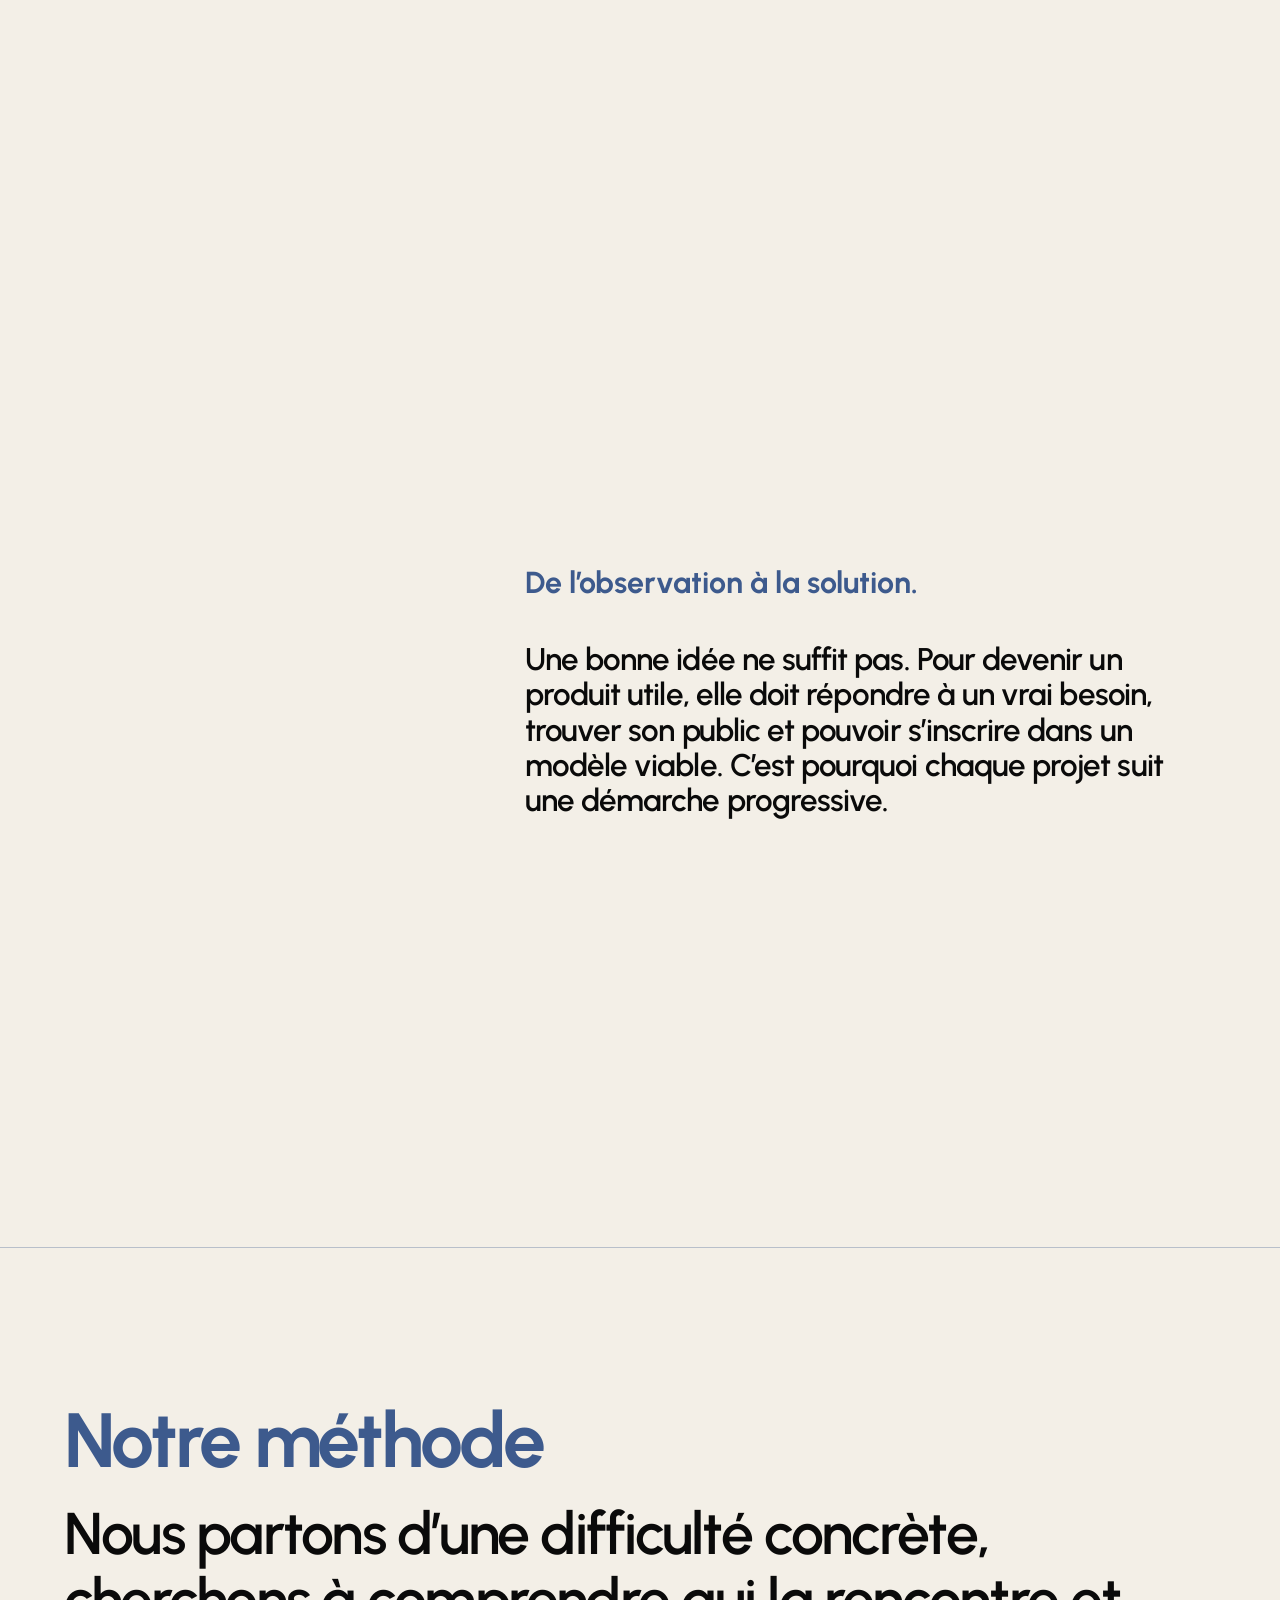
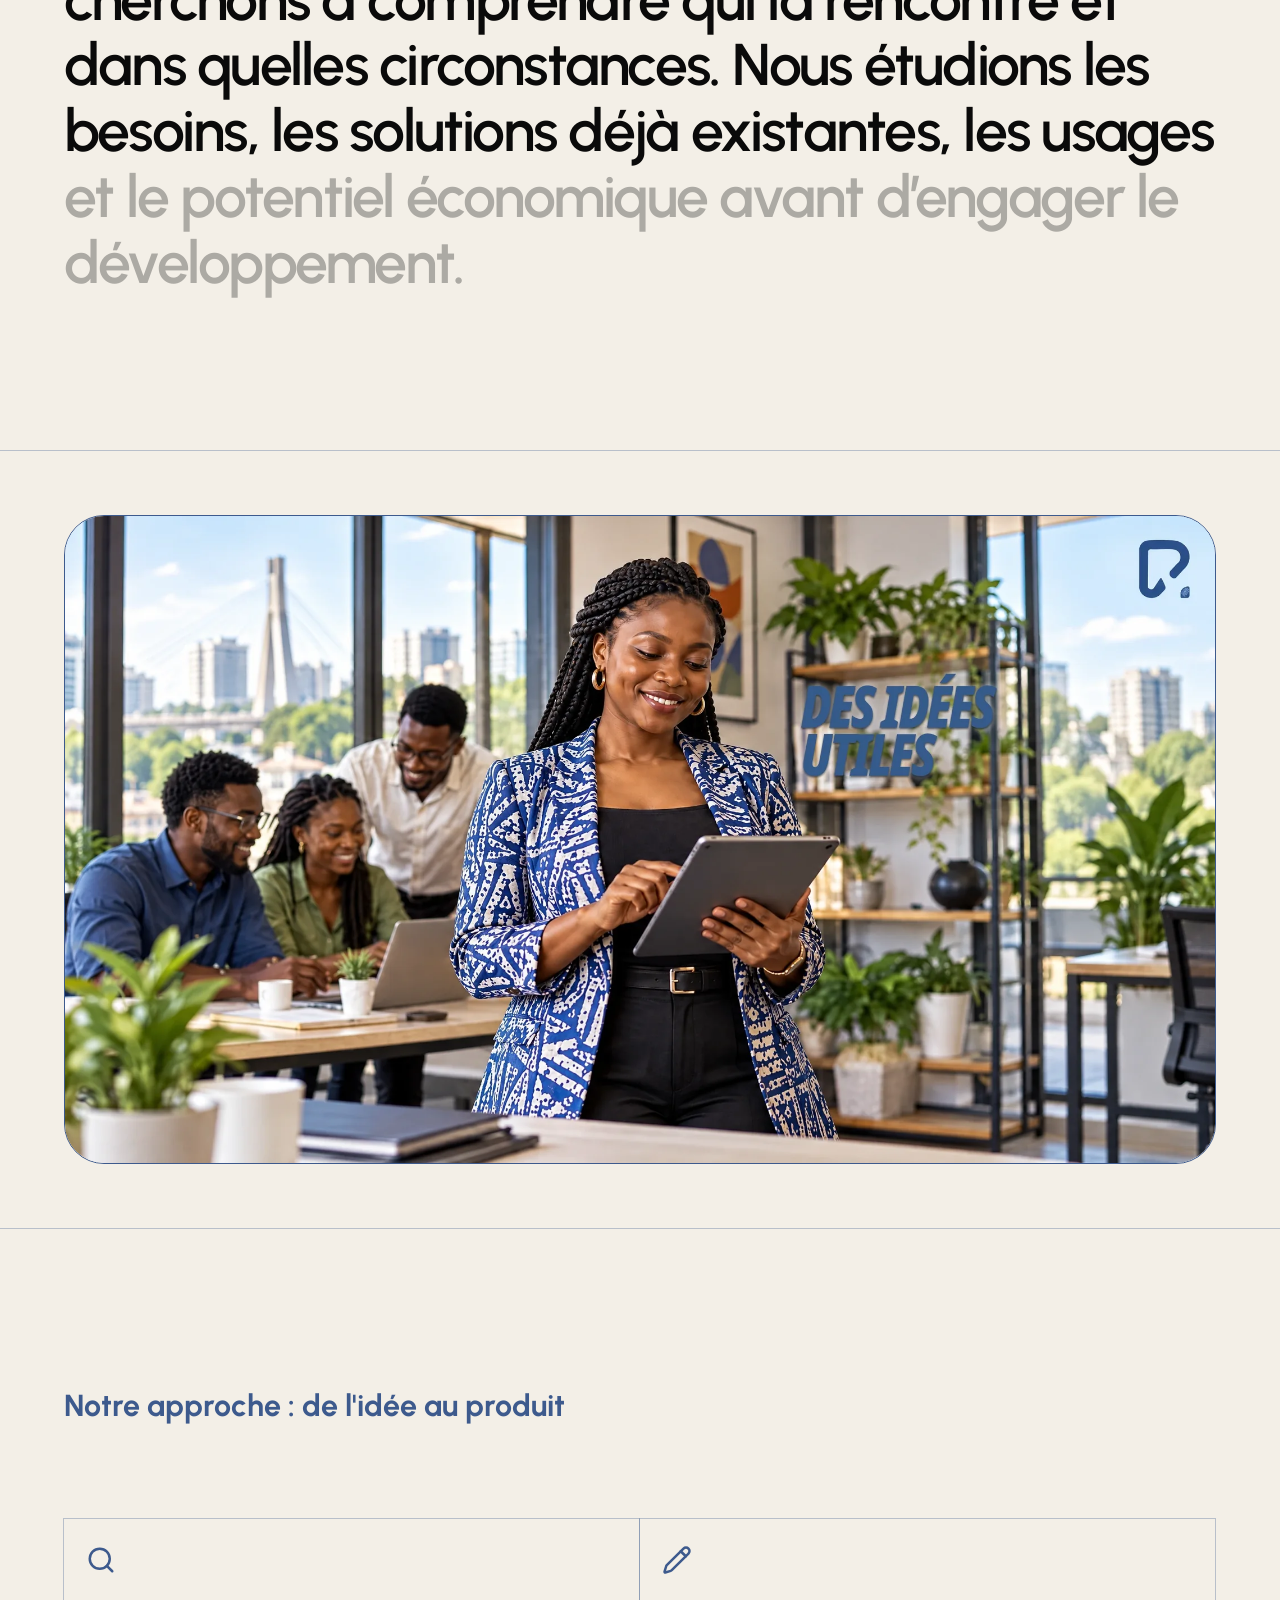
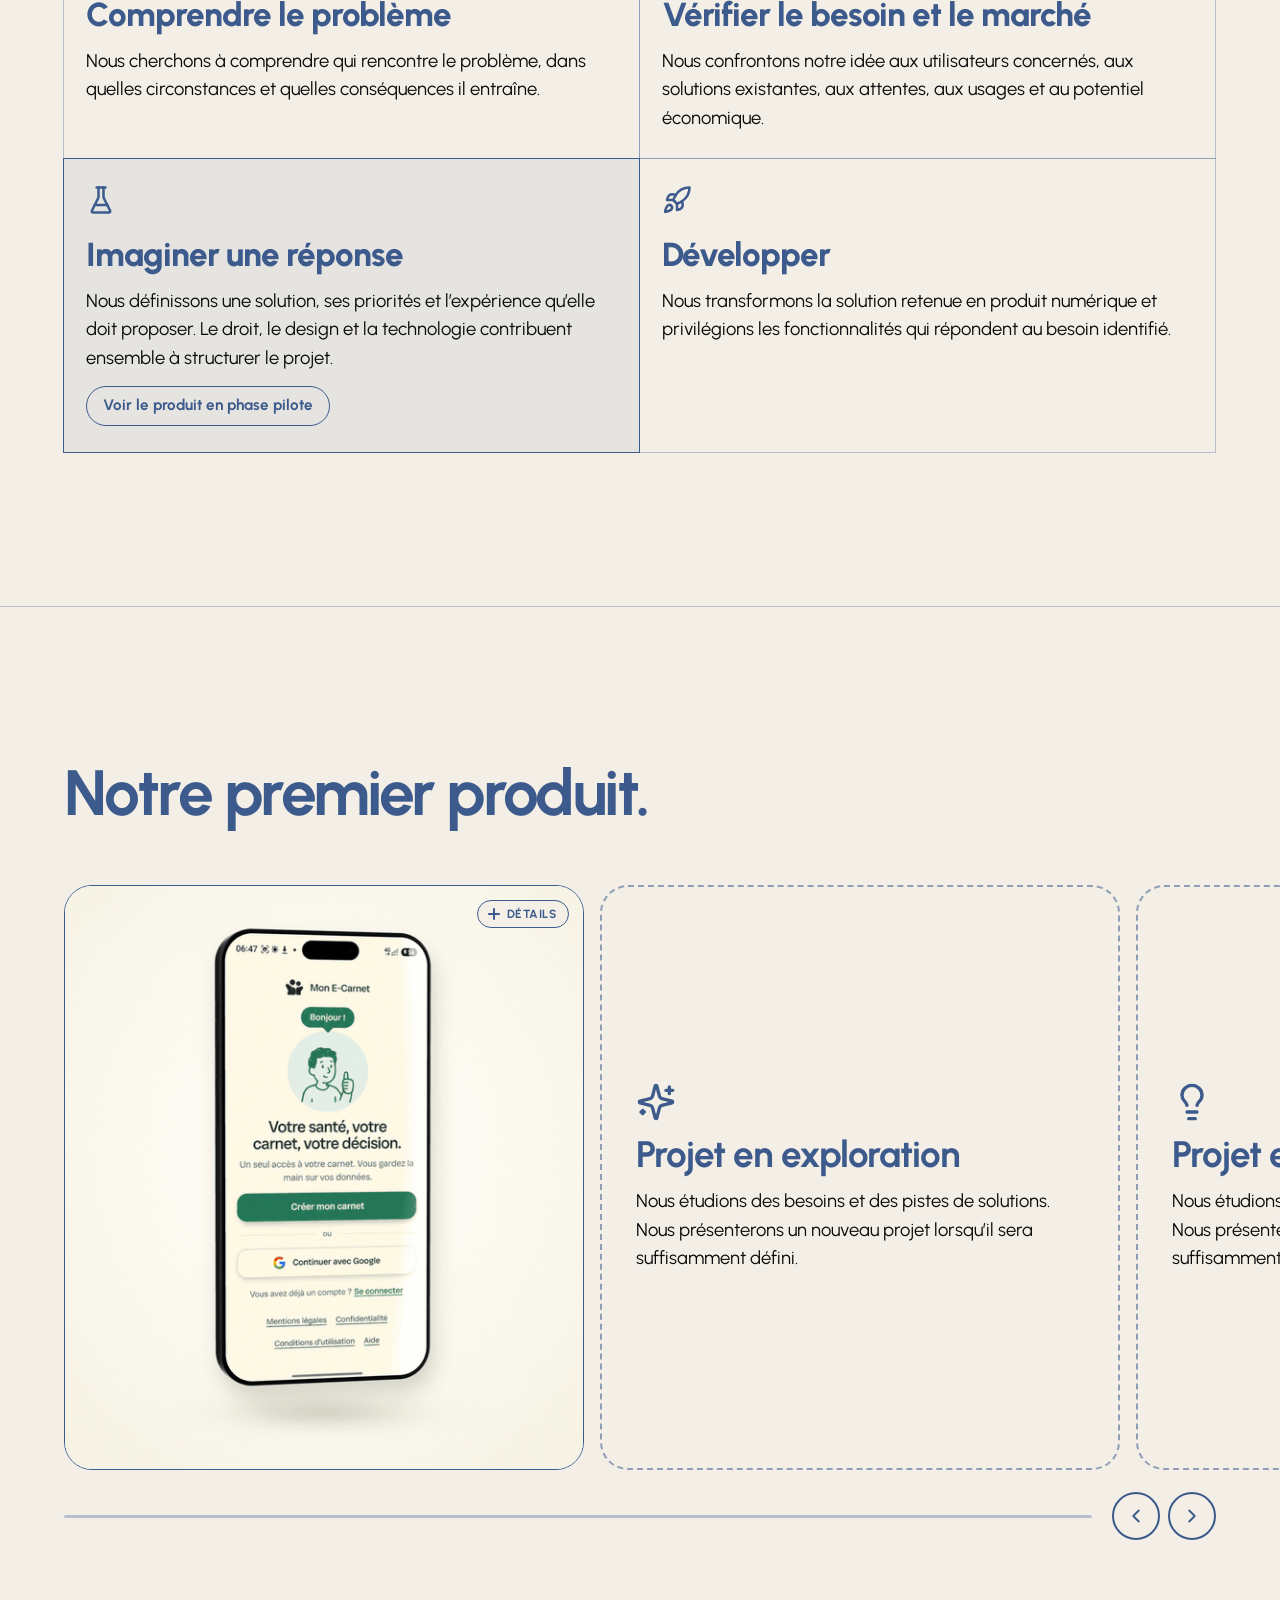
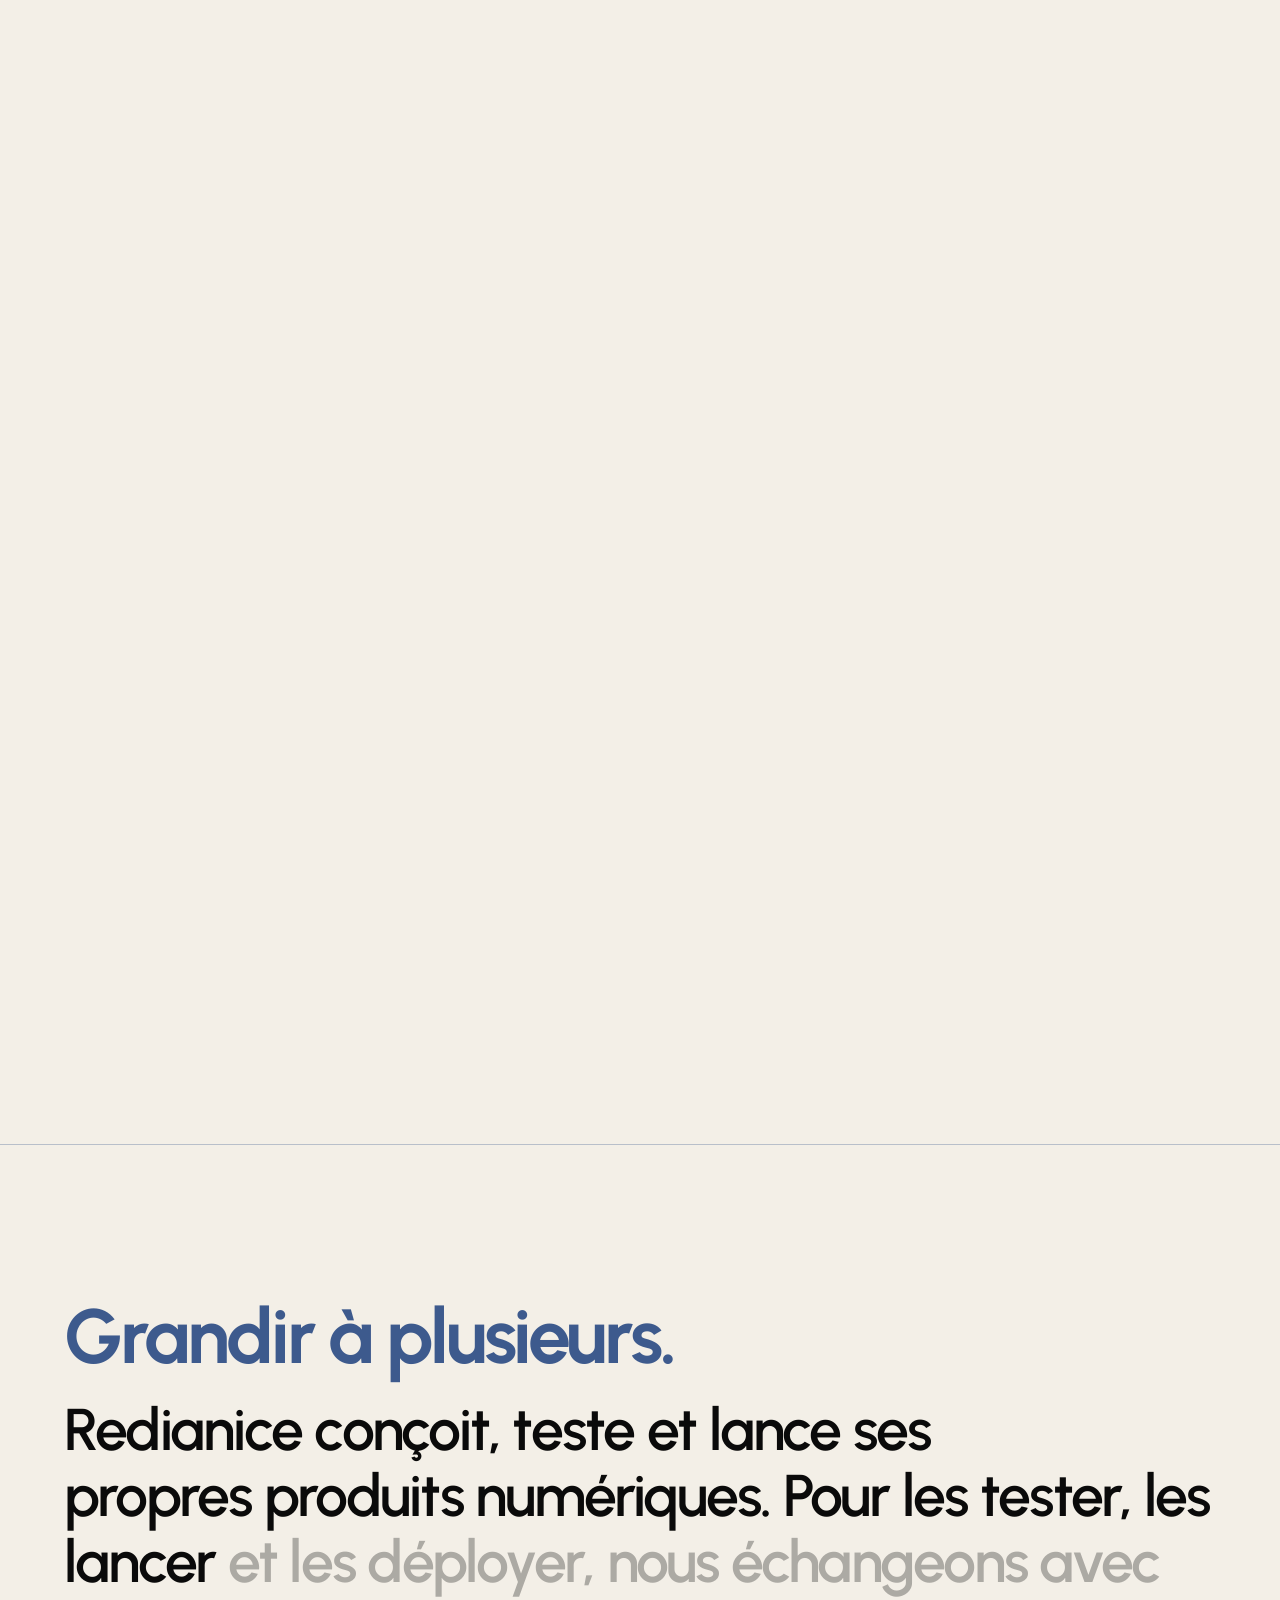
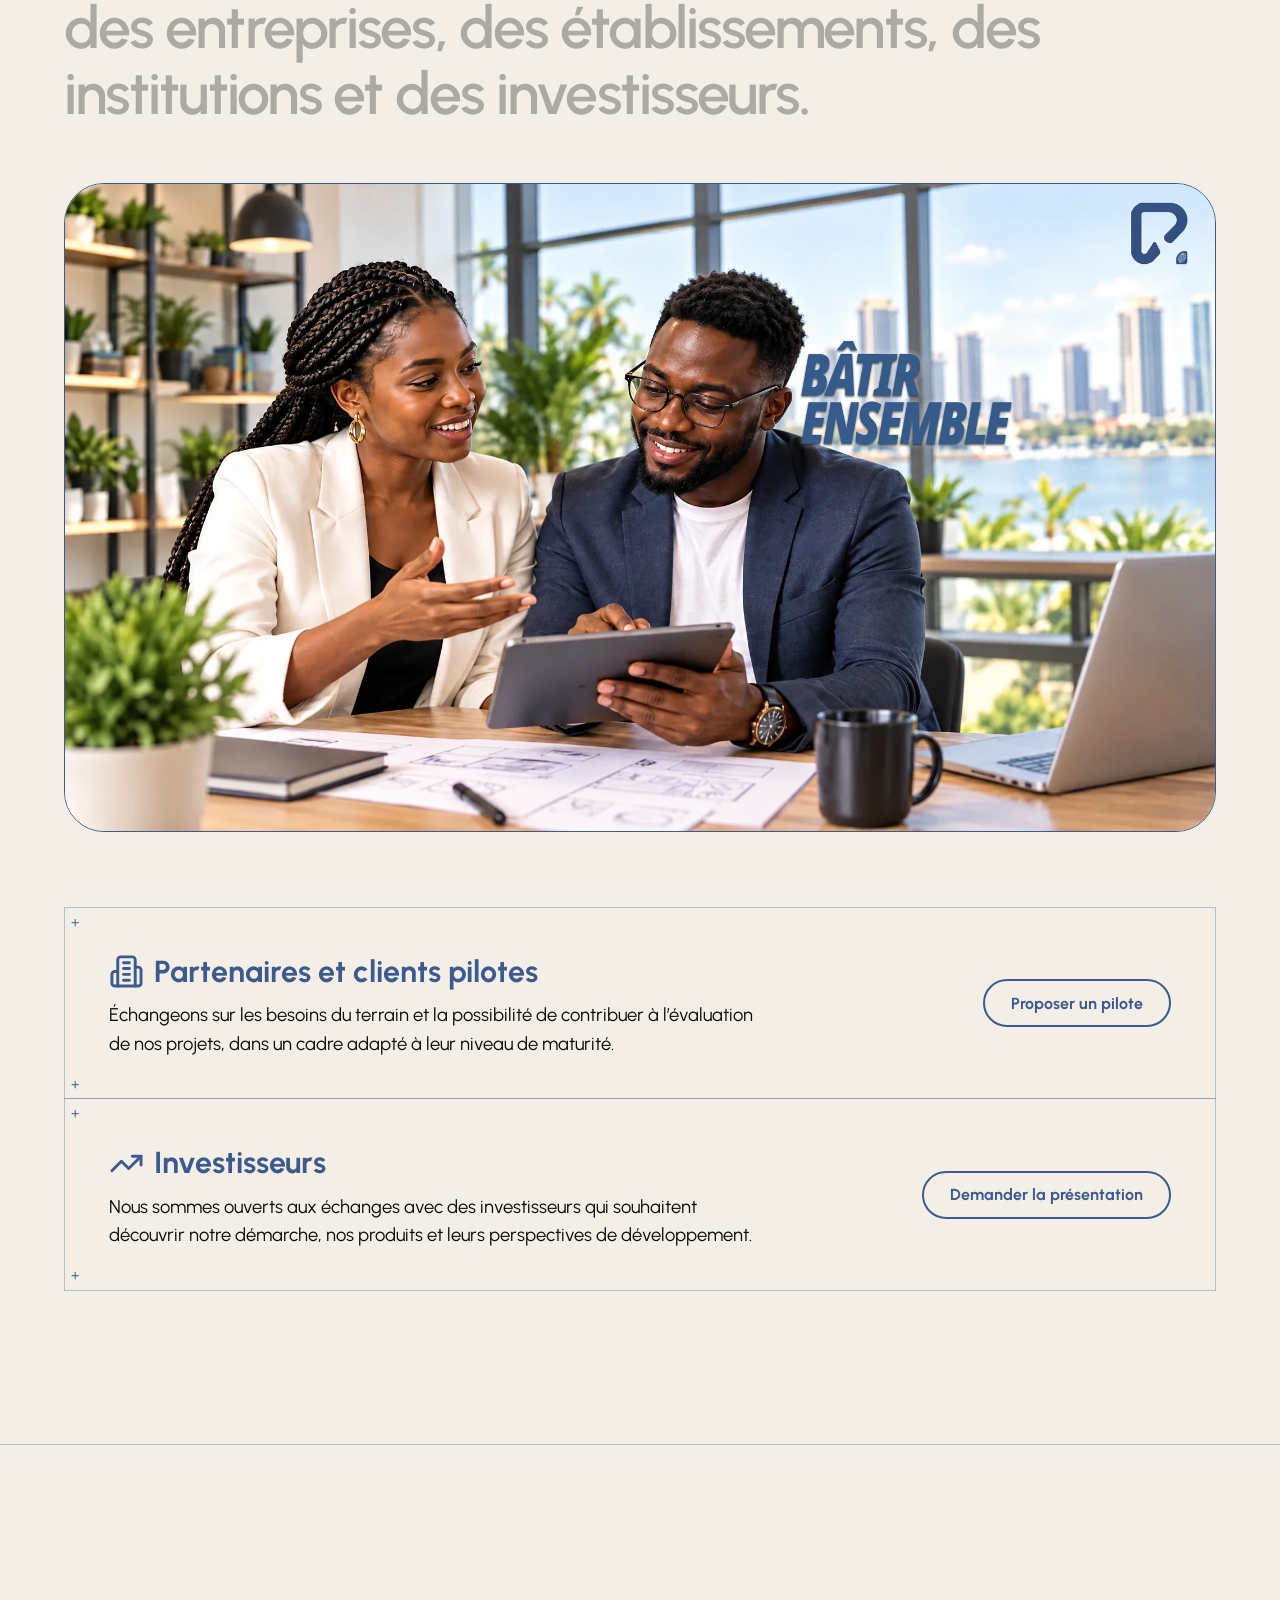
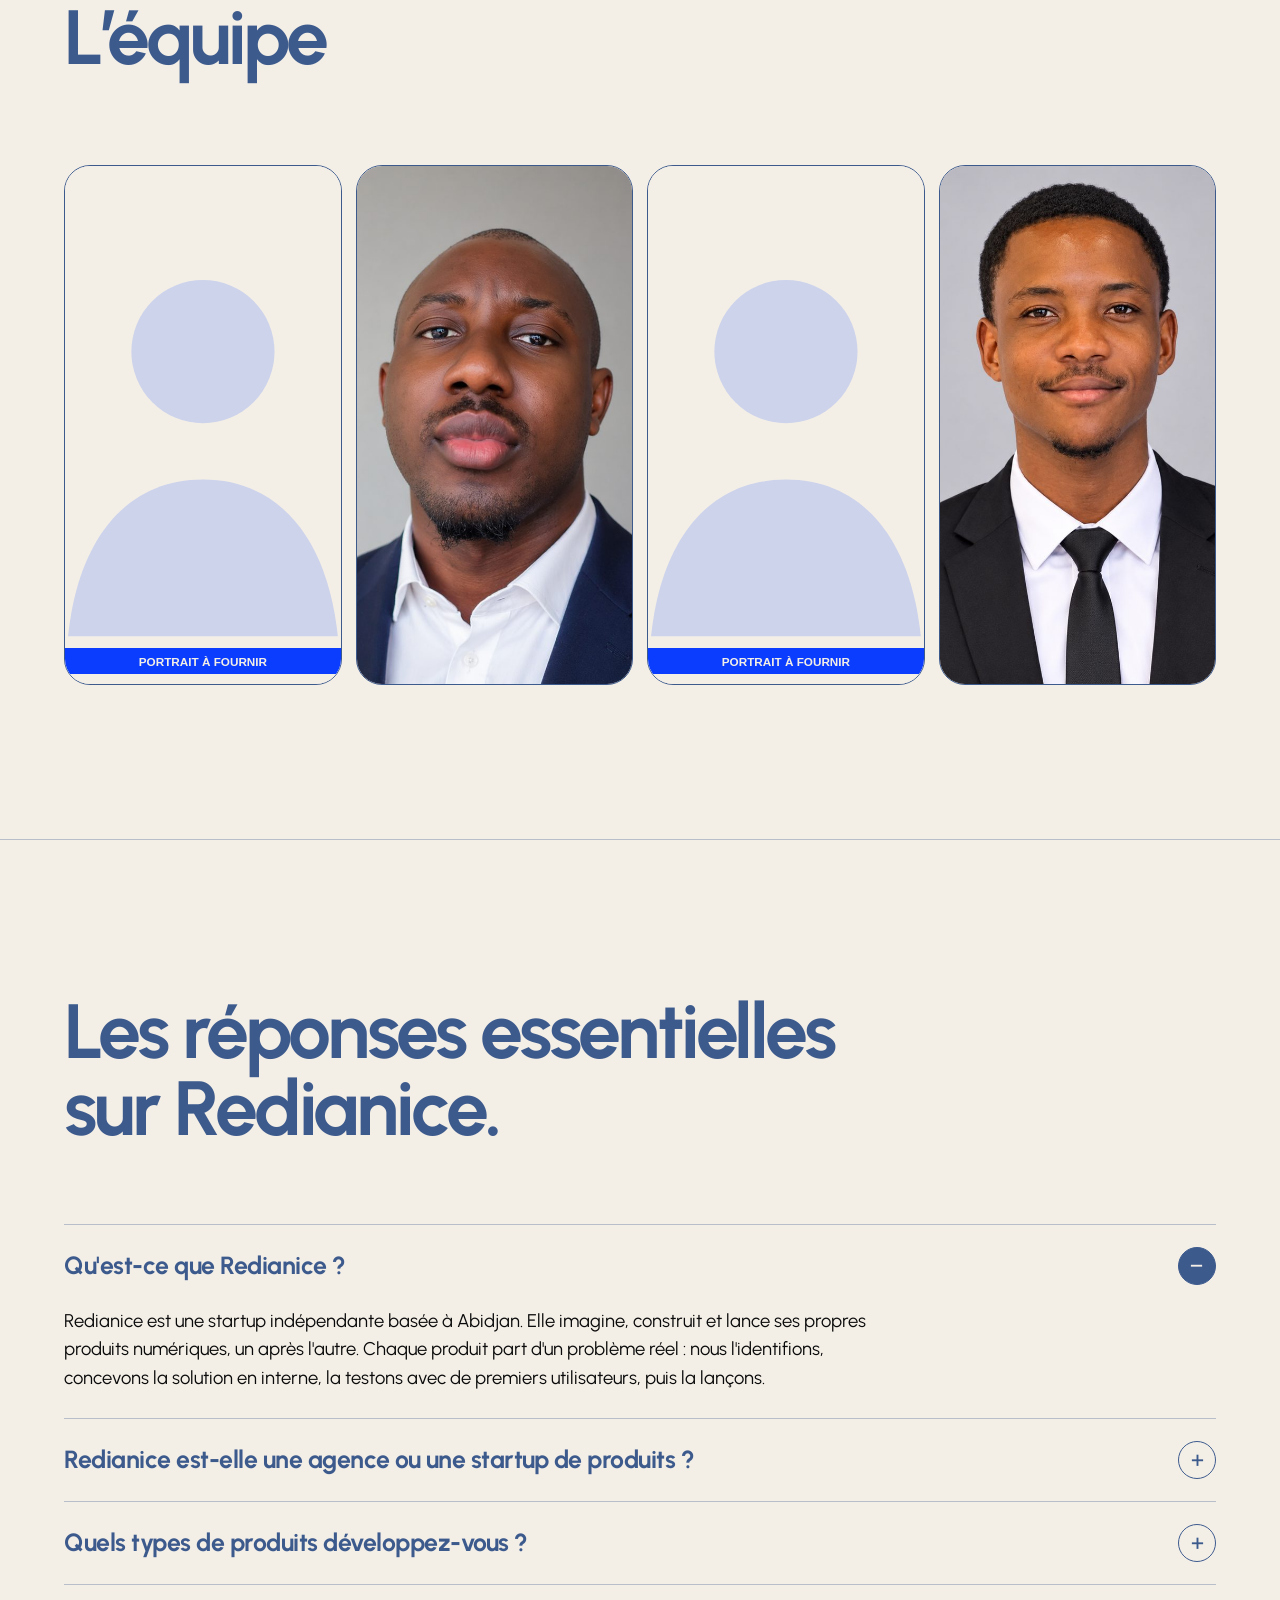
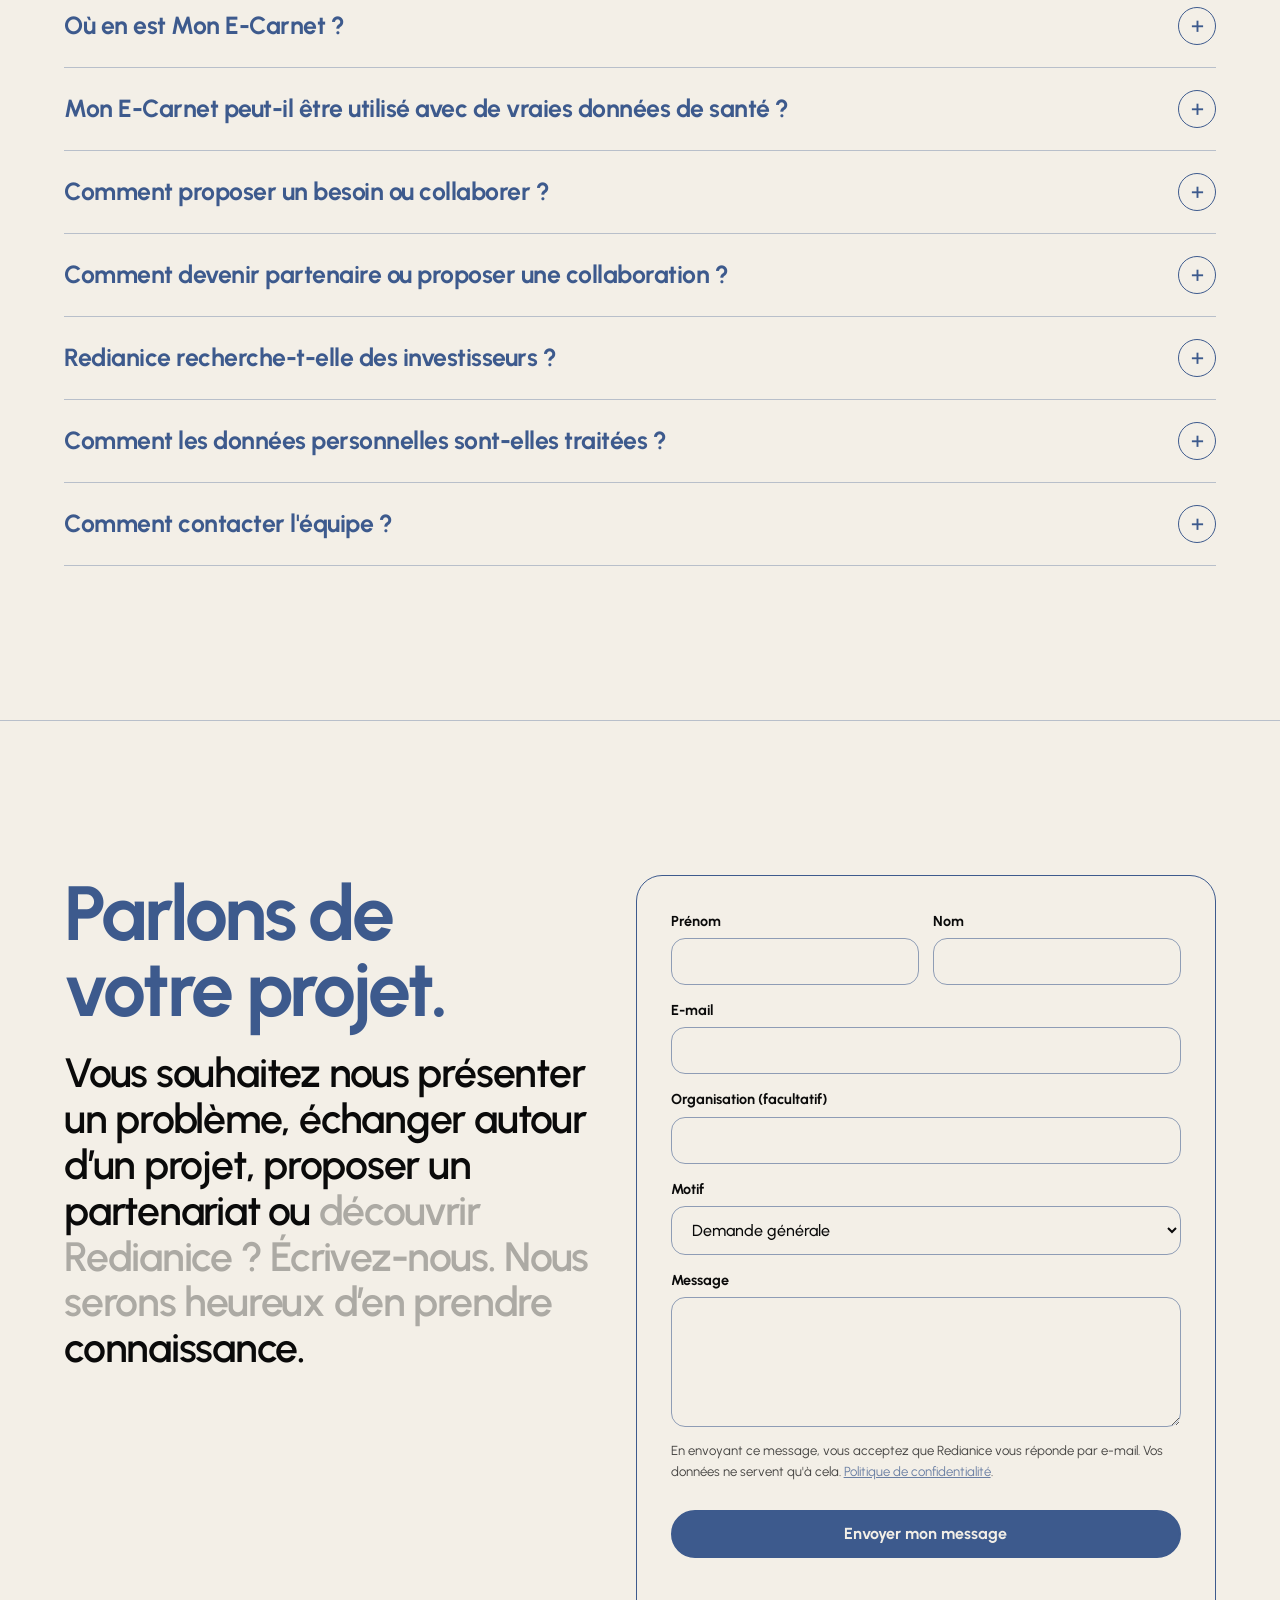
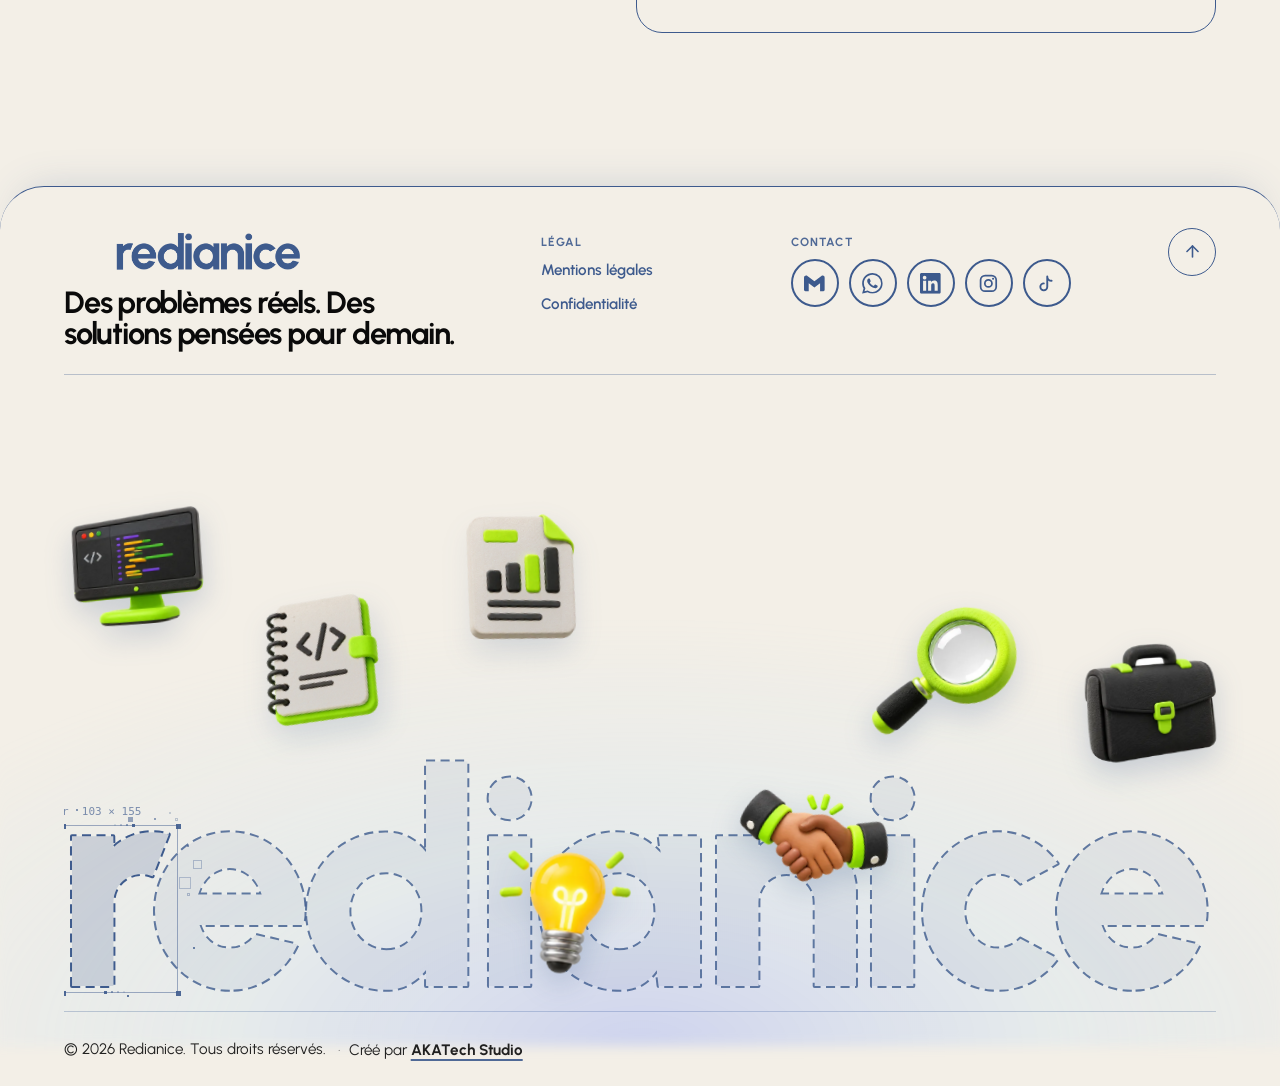
==== commit 4329ca44: "v46" ====
--- a/index.html
+++ b/index.html
@@ -221,8 +221,7 @@
 <footer class="foot">
   <div class="foot__top">
     <div class="foot__brand">
-      <a class="foot__logo" href="/" aria-label="Redianice, accueil"><img src="/assets/logo-fonce.png" alt="Redianice" width="900" height="145" loading="lazy"></a>
-      <span class="foot__mark" data-l3d-end aria-hidden="true"></span>
+      <a class="foot__logo" href="/" aria-label="Redianice, accueil"><img src="/assets/logo-fonce.png" alt="Redianice" width="900" height="145" loading="lazy" data-l3d-end></a>
       <p class="foot__tag">Des problèmes réels. Des solutions pensées pour demain.</p>
     </div>
     <nav class="foot__col foot__legal" aria-label="Informations légales"><p class="foot__h">Légal</p><div class="foot__links"><a href="/mentions-legales/">Mentions légales</a><a href="/confidentialite/">Confidentialité</a></div></nav>
--- a/css/style.css
+++ b/css/style.css
@@ -1042,6 +1042,6 @@
 html.l3d #apropos{z-index:auto}
 html.l3d #apropos::before{content:"";position:absolute;inset:0;z-index:-1;background:var(--paper);border-radius:inherit;pointer-events:none}
 html.l3d .about__logo img{opacity:0}
-/* Emplacement final du logo 3D : juste sous le logo du pied de page (le slogan descend d'autant). Même proportions que le modèle (≈ 0,85). */
-.foot__mark{display:none}
-html.l3d .foot__mark{display:block;width:clamp(76px,11svh,112px);height:clamp(88px,13svh,132px);margin-top:clamp(10px,1.8svh,18px);pointer-events:none}
+/* Position finale : le logo 3D prend la place de la marque encadrée du logo combiné du pied de page (le mot « redianice » reste).
+   L'image du logo (assets/logo-fonce.png, 900 × 145) : carré de la marque = les 145 premiers px, le mot commence à 201 px. On masque donc les 19 % de gauche. */
+html.l3d .foot__logo img[data-l3d-end]{clip-path:inset(0 0 0 19%)}
